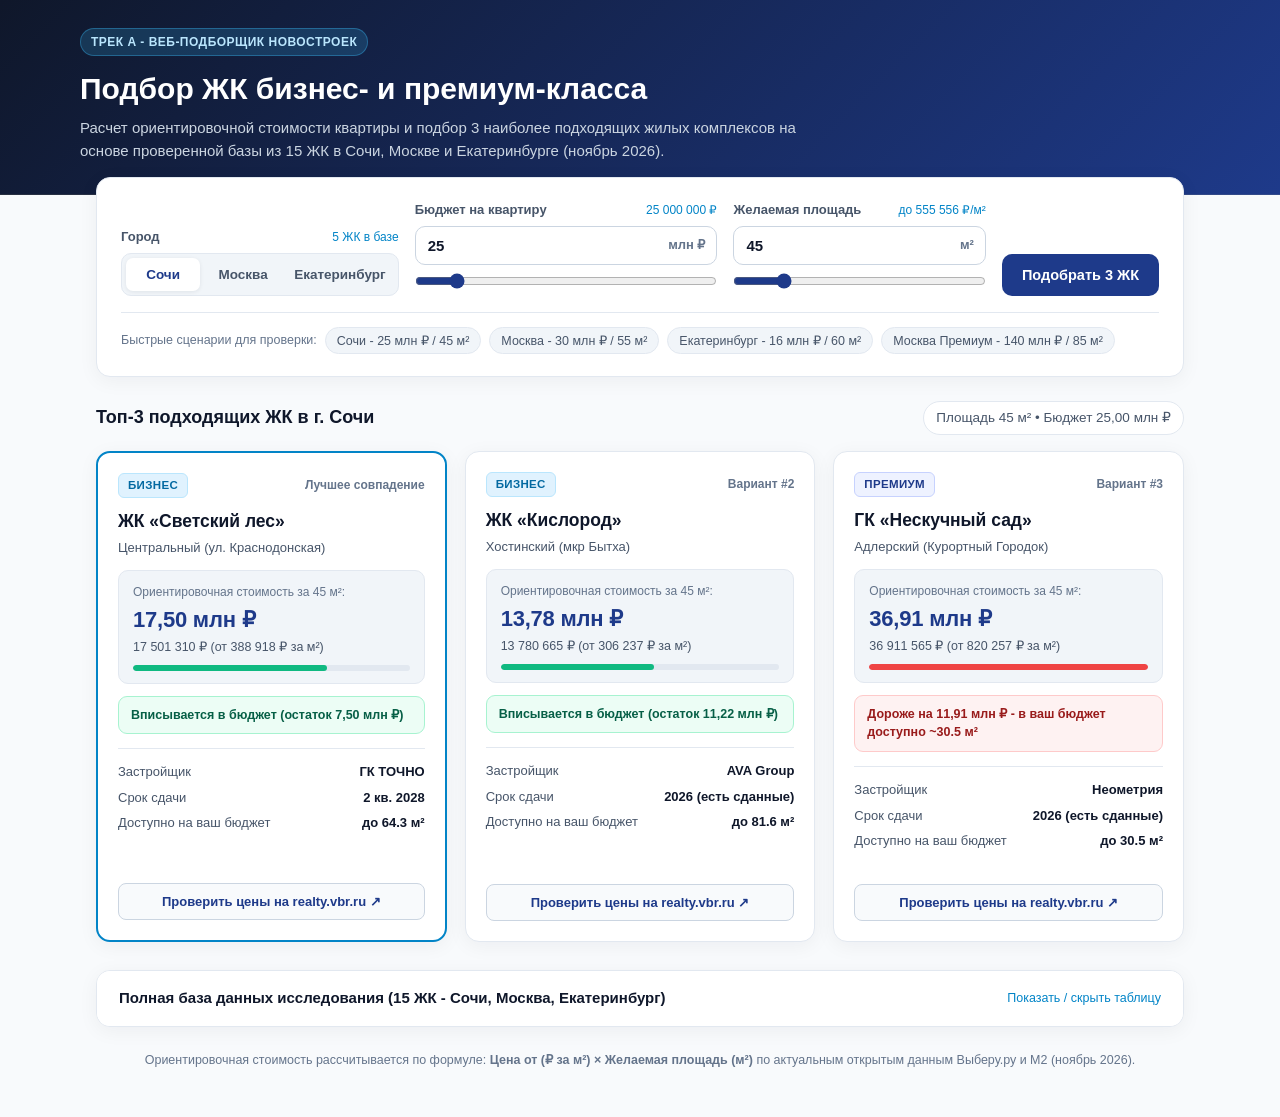
==== index.html @ 72e7338e "Add files via upload" ====
<!DOCTYPE html>
<html lang="ru">
<head>
  <meta charset="UTF-8" />
  <meta name="viewport" content="width=device-width, initial-scale=1.0" />
  <title>Подборщик ЖК бизнес- и премиум-класса | Сочи, Москва, Екатеринбург</title>
  <style>
    :root {
      --bg: #f8fafc;
      --surface: #ffffff;
      --surface-soft: #f1f5f9;
      --border: #e2e8f0;
      --border-strong: #cbd5e1;
      --text: #0f172a;
      --text-muted: #475569;
      --text-light: #64748b;
      --primary: #1e3a8a;
      --primary-hover: #1d4ed8;
      --accent: #0284c7;
      --accent-soft: #e0f2fe;
      --ok-bg: #ecfdf5;
      --ok-border: #a7f3d0;
      --ok-text: #065f46;
      --warn-bg: #fffbeb;
      --warn-border: #fde68a;
      --warn-text: #92400e;
      --over-bg: #fef2f2;
      --over-border: #fecaca;
      --over-text: #991b1b;
      --radius: 14px;
      --shadow: 0 4px 20px rgba(15, 23, 42, 0.05);
    }

    * {
      box-sizing: border-box;
      margin: 0;
      padding: 0;
    }

    body {
      font-family: -apple-system, BlinkMacSystemFont, "Segoe UI", Roboto, Inter, Arial, sans-serif;
      background-color: var(--bg);
      color: var(--text);
      line-height: 1.5;
      padding-bottom: 48px;
    }

    .topbar {
      background: linear-gradient(135deg, #0f172a 0%, #1e3a8a 100%);
      color: #ffffff;
      padding: 28px 20px 32px;
      border-bottom: 1px solid rgba(255, 255, 255, 0.1);
    }

    .container {
      max-width: 1120px;
      margin: 0 auto;
    }

    .topbar-badge {
      display: inline-block;
      font-size: 12px;
      font-weight: 600;
      letter-spacing: 0.04em;
      text-transform: uppercase;
      background: rgba(56, 189, 248, 0.18);
      color: #bae6fd;
      border: 1px solid rgba(56, 189, 248, 0.35);
      padding: 4px 10px;
      border-radius: 999px;
      margin-bottom: 10px;
    }

    .topbar h1 {
      font-size: clamp(22px, 3vw, 30px);
      font-weight: 700;
      margin-bottom: 6px;
    }

    .topbar p {
      color: #cbd5e1;
      font-size: 15px;
      max-width: 760px;
    }

    .main-wrap {
      max-width: 1120px;
      margin: -18px auto 0;
      padding: 0 16px;
    }

    .panel {
      background: var(--surface);
      border: 1px solid var(--border);
      border-radius: var(--radius);
      box-shadow: var(--shadow);
      padding: 22px 24px;
      margin-bottom: 24px;
    }

    .controls-grid {
      display: grid;
      grid-template-columns: 1.1fr 1.2fr 1fr auto;
      gap: 16px;
      align-items: end;
    }

    @media (max-width: 900px) {
      .controls-grid {
        grid-template-columns: 1fr 1fr;
      }
    }

    @media (max-width: 560px) {
      .controls-grid {
        grid-template-columns: 1fr;
      }
    }

    .field label {
      display: flex;
      justify-content: space-between;
      align-items: baseline;
      font-size: 13px;
      font-weight: 600;
      color: var(--text-muted);
      margin-bottom: 6px;
    }

    .field label span.hint {
      font-weight: 500;
      font-size: 12px;
      color: var(--accent);
    }

    .city-tabs {
      display: grid;
      grid-template-columns: repeat(3, 1fr);
      gap: 6px;
      background: var(--surface-soft);
      padding: 4px;
      border-radius: 10px;
      border: 1px solid var(--border);
    }

    .city-tab {
      border: none;
      background: transparent;
      padding: 9px 8px;
      font-size: 13.5px;
      font-weight: 600;
      color: var(--text-muted);
      border-radius: 7px;
      cursor: pointer;
      transition: all 0.15s ease;
    }

    .city-tab:hover {
      color: var(--text);
    }

    .city-tab.active {
      background: var(--surface);
      color: var(--primary);
      box-shadow: 0 1px 4px rgba(15, 23, 42, 0.08);
    }

    .input-box {
      position: relative;
      display: flex;
      align-items: center;
    }

    .input-box input[type="number"] {
      width: 100%;
      padding: 10px 44px 10px 12px;
      font-size: 15px;
      font-weight: 600;
      color: var(--text);
      background: var(--surface);
      border: 1px solid var(--border-strong);
      border-radius: 10px;
      outline: none;
      transition: border-color 0.15s ease, box-shadow 0.15s ease;
    }

    .input-box input[type="number"]:focus {
      border-color: var(--accent);
      box-shadow: 0 0 0 3px rgba(2, 132, 199, 0.14);
    }

    .input-unit {
      position: absolute;
      right: 12px;
      font-size: 13px;
      font-weight: 600;
      color: var(--text-light);
      pointer-events: none;
    }

    .range-slider {
      width: 100%;
      margin-top: 8px;
      accent-color: var(--primary);
      cursor: pointer;
    }

    .btn-primary {
      background: var(--primary);
      color: #ffffff;
      border: none;
      border-radius: 10px;
      padding: 11px 20px;
      font-size: 14.5px;
      font-weight: 600;
      cursor: pointer;
      transition: background 0.15s ease, transform 0.08s ease;
      height: 42px;
      white-space: nowrap;
    }

    .btn-primary:hover {
      background: var(--primary-hover);
    }

    .btn-primary:active {
      transform: translateY(1px);
    }

    .presets-row {
      display: flex;
      flex-wrap: wrap;
      align-items: center;
      gap: 8px;
      margin-top: 16px;
      padding-top: 14px;
      border-top: 1px solid var(--border);
      font-size: 12.5px;
      color: var(--text-light);
    }

    .preset-chip {
      background: var(--surface-soft);
      border: 1px solid var(--border);
      color: var(--text-muted);
      padding: 5px 11px;
      border-radius: 999px;
      font-size: 12.5px;
      font-weight: 500;
      cursor: pointer;
      transition: all 0.15s ease;
    }

    .preset-chip:hover {
      background: var(--accent-soft);
      border-color: #7dd3fc;
      color: var(--primary);
    }

    .summary-bar {
      display: flex;
      flex-wrap: wrap;
      justify-content: space-between;
      align-items: center;
      gap: 12px;
      margin-bottom: 16px;
    }

    .summary-title {
      font-size: 18px;
      font-weight: 700;
      color: var(--text);
    }

    .summary-meta {
      font-size: 13.5px;
      color: var(--text-muted);
      background: var(--surface);
      border: 1px solid var(--border);
      padding: 6px 12px;
      border-radius: 999px;
    }

    .cards-grid {
      display: grid;
      grid-template-columns: repeat(3, 1fr);
      gap: 18px;
      margin-bottom: 28px;
    }

    @media (max-width: 920px) {
      .cards-grid {
        grid-template-columns: 1fr;
      }
    }

    .card {
      background: var(--surface);
      border: 1px solid var(--border);
      border-radius: var(--radius);
      padding: 20px;
      box-shadow: var(--shadow);
      display: flex;
      flex-direction: column;
      justify-content: space-between;
      position: relative;
      transition: transform 0.15s ease, box-shadow 0.15s ease;
    }

    .card:hover {
      transform: translateY(-2px);
      box-shadow: 0 10px 26px rgba(15, 23, 42, 0.08);
    }

    .card.best-pick {
      border: 2px solid var(--accent);
    }

    .card-top {
      margin-bottom: 16px;
    }

    .badges-line {
      display: flex;
      justify-content: space-between;
      align-items: center;
      gap: 8px;
      margin-bottom: 10px;
    }

    .class-badge {
      font-size: 11.5px;
      font-weight: 700;
      padding: 3px 9px;
      border-radius: 6px;
      text-transform: uppercase;
      letter-spacing: 0.03em;
    }

    .class-premium {
      background: #eef2ff;
      color: #1e3a8a;
      border: 1px solid #c7d2fe;
    }

    .class-business {
      background: #e0f2fe;
      color: #0369a1;
      border: 1px solid #bae6fd;
    }

    .rank-tag {
      font-size: 12px;
      font-weight: 600;
      color: var(--text-light);
    }

    .card h3 {
      font-size: 17.5px;
      font-weight: 700;
      margin-bottom: 4px;
      color: var(--text);
    }

    .card-sub {
      font-size: 13px;
      color: var(--text-muted);
      margin-bottom: 12px;
    }

    .price-box {
      background: var(--surface-soft);
      border: 1px solid var(--border);
      border-radius: 10px;
      padding: 12px 14px;
      margin-bottom: 12px;
    }

    .price-label {
      font-size: 12px;
      color: var(--text-light);
      margin-bottom: 2px;
    }

    .price-total {
      font-size: 22px;
      font-weight: 800;
      color: var(--primary);
      letter-spacing: -0.01em;
    }

    .price-m2 {
      font-size: 12.5px;
      color: var(--text-muted);
      margin-top: 2px;
    }

    .status-pill {
      padding: 9px 12px;
      border-radius: 9px;
      font-size: 12.5px;
      font-weight: 600;
      margin-bottom: 14px;
    }

    .status-ok {
      background: var(--ok-bg);
      border: 1px solid var(--ok-border);
      color: var(--ok-text);
    }

    .status-warn {
      background: var(--warn-bg);
      border: 1px solid var(--warn-border);
      color: var(--warn-text);
    }

    .status-over {
      background: var(--over-bg);
      border: 1px solid var(--over-border);
      color: var(--over-text);
    }

    .meta-list {
      list-style: none;
      font-size: 13px;
      color: var(--text-muted);
      border-top: 1px solid var(--border);
      padding-top: 10px;
      margin-bottom: 14px;
    }

    .meta-list li {
      display: flex;
      justify-content: space-between;
      padding: 3px 0;
      gap: 8px;
    }

    .meta-list li strong {
      color: var(--text);
      font-weight: 600;
      text-align: right;
    }

    .card-link {
      display: inline-flex;
      justify-content: center;
      align-items: center;
      width: 100%;
      text-decoration: none;
      font-size: 13px;
      font-weight: 600;
      color: var(--primary);
      background: #f8fafc;
      border: 1px solid var(--border-strong);
      border-radius: 8px;
      padding: 8px 12px;
      transition: all 0.15s ease;
    }

    .card-link:hover {
      background: var(--primary);
      color: #ffffff;
      border-color: var(--primary);
    }

    .budget-progress {
      height: 6px;
      background: #e2e8f0;
      border-radius: 999px;
      overflow: hidden;
      margin-top: 8px;
    }

    .budget-progress-bar {
      height: 100%;
      border-radius: 999px;
      transition: width 0.25s ease;
    }

    /* Full Dataset Collapsible Section */
    details.dataset-section {
      background: var(--surface);
      border: 1px solid var(--border);
      border-radius: var(--radius);
      box-shadow: var(--shadow);
      overflow: hidden;
    }

    details.dataset-section summary {
      padding: 16px 22px;
      font-size: 15px;
      font-weight: 700;
      cursor: pointer;
      user-select: none;
      display: flex;
      justify-content: space-between;
      align-items: center;
      background: var(--surface);
    }

    details.dataset-section summary:hover {
      background: var(--surface-soft);
    }

    .table-wrap {
      overflow-x: auto;
      border-top: 1px solid var(--border);
    }

    table {
      width: 100%;
      border-collapse: collapse;
      font-size: 13px;
    }

    th, td {
      padding: 10px 14px;
      text-align: left;
      border-bottom: 1px solid var(--border);
    }

    th {
      background: var(--surface-soft);
      font-weight: 700;
      color: var(--text-muted);
      white-space: nowrap;
    }

    tr.highlight-city {
      background: #f8fafc;
    }

    td.num {
      text-align: right;
      font-variant-numeric: tabular-nums;
      font-weight: 600;
    }

    .footer-note {
      text-align: center;
      margin-top: 24px;
      font-size: 12.5px;
      color: var(--text-light);
    }
  </style>
</head>
<body>

  <header class="topbar">
    <div class="container">
      <div class="topbar-badge">Трек А - Веб-подборщик новостроек</div>
      <h1>Подбор ЖК бизнес- и премиум-класса</h1>
      <p>Расчет ориентировочной стоимости квартиры и подбор 3 наиболее подходящих жилых комплексов на основе проверенной базы из 15 ЖК в Сочи, Москве и Екатеринбурге (ноябрь 2026).</p>
    </div>
  </header>

  <main class="main-wrap">
    <section class="panel" aria-label="Параметры подбора">
      <div class="controls-grid">
        <div class="field">
          <label>Город <span class="hint" id="cityCountHint">5 ЖК в базе</span></label>
          <div class="city-tabs" role="tablist">
            <button type="button" class="city-tab active" data-city="Сочи">Сочи</button>
            <button type="button" class="city-tab" data-city="Москва">Москва</button>
            <button type="button" class="city-tab" data-city="Екатеринбург">Екатеринбург</button>
          </div>
        </div>

        <div class="field">
          <label for="budgetInput">
            Бюджет на квартиру
            <span class="hint" id="budgetFormatted">25 000 000 ₽</span>
          </label>
          <div class="input-box">
            <input type="number" id="budgetInput" min="5" max="300" step="0.5" value="25" />
            <span class="input-unit">млн ₽</span>
          </div>
          <input type="range" class="range-slider" id="budgetRange" min="8" max="150" step="1" value="25" />
        </div>

        <div class="field">
          <label for="areaInput">
            Желаемая площадь
            <span class="hint" id="targetM2Hint">до 555 556 ₽/м²</span>
          </label>
          <div class="input-box">
            <input type="number" id="areaInput" min="20" max="250" step="1" value="45" />
            <span class="input-unit">м²</span>
          </div>
          <input type="range" class="range-slider" id="areaRange" min="22" max="150" step="1" value="45" />
        </div>

        <button type="button" class="btn-primary" id="matchBtn">Подобрать 3 ЖК</button>
      </div>

      <div class="presets-row">
        <span>Быстрые сценарии для проверки:</span>
        <button type="button" class="preset-chip" data-city="Сочи" data-budget="25" data-area="45">Сочи - 25 млн ₽ / 45 м²</button>
        <button type="button" class="preset-chip" data-city="Москва" data-budget="30" data-area="55">Москва - 30 млн ₽ / 55 м²</button>
        <button type="button" class="preset-chip" data-city="Екатеринбург" data-budget="16" data-area="60">Екатеринбург - 16 млн ₽ / 60 м²</button>
        <button type="button" class="preset-chip" data-city="Москва" data-budget="140" data-area="85">Москва Премиум - 140 млн ₽ / 85 м²</button>
      </div>
    </section>

    <div class="summary-bar">
      <h2 class="summary-title" id="resultsHeading">Топ-3 подходящих ЖК в г. Сочи</h2>
      <div class="summary-meta" id="resultsMeta">Расчет для площади 45 м² при бюджете 25,00 млн ₽</div>
    </div>

    <section class="cards-grid" id="cardsContainer" aria-live="polite"></section>

    <details class="dataset-section">
      <summary>
        <span>Полная база данных исследования (15 ЖК - Сочи, Москва, Екатеринбург)</span>
        <span style="font-size: 12.5px; font-weight: 500; color: var(--accent);">Показать / скрыть таблицу</span>
      </summary>
      <div class="table-wrap">
        <table>
          <thead>
            <tr>
              <th>Город</th>
              <th>Название ЖК</th>
              <th>Застройщик</th>
              <th>Район</th>
              <th>Класс</th>
              <th style="text-align:right;">Цена от (₽/м²)</th>
              <th style="text-align:right;">Оценка под вашу площадь</th>
              <th>Срок сдачи</th>
              <th>Источник</th>
            </tr>
          </thead>
          <tbody id="fullTableBody"></tbody>
        </table>
      </div>
    </details>

    <p class="footer-note">
      Ориентировочная стоимость рассчитывается по формуле: <strong>Цена от (₽ за м²) × Желаемая площадь (м²)</strong> по актуальным открытым данным Выберу.ру и М2 (ноябрь 2026).
    </p>
  </main>

  <script>
    // Проверенная база 15 ЖК из Части 1 тестового задания
    const ZHK_DATASET = [
      // Сочи (5)
      {
        city: "Сочи",
        name: "ЖК «Поляна Пик»",
        developer: "PARADE Development",
        district: "Адлерский (пгт Красная Поляна)",
        zhkClass: "Премиум",
        pricePerM2: 890000,
        completion: "2026 (есть сданные)",
        sourceName: "realty.vbr.ru",
        sourceUrl: "https://realty.vbr.ru/sochi/novostroyki/zhk/polyana-pik/"
      },
      {
        city: "Сочи",
        name: "ГК «Нескучный сад»",
        developer: "Неометрия",
        district: "Адлерский (Курортный Городок)",
        zhkClass: "Премиум",
        pricePerM2: 820257,
        completion: "2026 (есть сданные)",
        sourceName: "realty.vbr.ru",
        sourceUrl: "https://realty.vbr.ru/sochi/novostroyki/zhk/gostinicnii-kompleks-neskycnii-sad/"
      },
      {
        city: "Сочи",
        name: "ЖК «Белые Ночи»",
        developer: "PARADE Development",
        district: "Лазаревский (Уч-Дере)",
        zhkClass: "Бизнес",
        pricePerM2: 827999,
        completion: "3 кв. 2028",
        sourceName: "realty.vbr.ru",
        sourceUrl: "https://realty.vbr.ru/sochi/novostroyki/zhk/belie-noci-6/"
      },
      {
        city: "Сочи",
        name: "ЖК «Светский лес»",
        developer: "ГК ТОЧНО",
        district: "Центральный (ул. Краснодонская)",
        zhkClass: "Бизнес",
        pricePerM2: 388918,
        completion: "2 кв. 2028",
        sourceName: "realty.vbr.ru",
        sourceUrl: "https://realty.vbr.ru/sochi/novostroyki/zhk/svetskii-les/"
      },
      {
        city: "Сочи",
        name: "ЖК «Кислород»",
        developer: "AVA Group",
        district: "Хостинский (мкр Бытха)",
        zhkClass: "Бизнес",
        pricePerM2: 306237,
        completion: "2026 (есть сданные)",
        sourceName: "realty.vbr.ru",
        sourceUrl: "https://realty.vbr.ru/sochi/novostroyki/zhk/kislorod-3/"
      },

      // Москва (5)
      {
        city: "Москва",
        name: "ЖК «Clos 17 (Кло 17)»",
        developer: "MR Group",
        district: "ЦАО (Арбат)",
        zhkClass: "Премиум",
        pricePerM2: 2400000,
        completion: "2027",
        sourceName: "realty.vbr.ru",
        sourceUrl: "https://realty.vbr.ru/moskva/novostroyki/zhk/clos-17--klo-17-/"
      },
      {
        city: "Москва",
        name: "ЖК «Исторический дом «Чистые Пруды»",
        developer: "Sminex",
        district: "ЦАО (Басманный)",
        zhkClass: "Премиум",
        pricePerM2: 1400956,
        completion: "2026 (есть сданные)",
        sourceName: "realty.vbr.ru",
        sourceUrl: "https://realty.vbr.ru/moskva/novostroyki/zhk/cistie-prydi-1/"
      },
      {
        city: "Москва",
        name: "ЖК «Плеханова 11»",
        developer: "ПИК",
        district: "ВАО (Перово)",
        zhkClass: "Бизнес",
        pricePerM2: 508800,
        completion: "2026 (есть сданные)",
        sourceName: "realty.vbr.ru",
        sourceUrl: "https://realty.vbr.ru/moskva/novostroyki/zhk/plehanova-11/"
      },
      {
        city: "Москва",
        name: "ЖК «Трилогия CRYSTAL»",
        developer: "Концерн КРОСТ",
        district: "СЗАО (Хорошёво-Мнёвники)",
        zhkClass: "Бизнес",
        pricePerM2: 438000,
        completion: "2026 - 2027 (есть сданные)",
        sourceName: "realty.vbr.ru",
        sourceUrl: "https://realty.vbr.ru/moskva/novostroyki/zhk/crystal-trilogiya--kristall-trilogiya-/"
      },
      {
        city: "Москва",
        name: "ЖК «Адмирал»",
        developer: "Галс-Девелопмент",
        district: "ЮВАО (Печатники)",
        zhkClass: "Бизнес",
        pricePerM2: 395177,
        completion: "3 кв. 2028",
        sourceName: "realty.vbr.ru",
        sourceUrl: "https://realty.vbr.ru/moskva/novostroyki/zhk/admiral-21/"
      },

      // Екатеринбург (5)
      {
        city: "Екатеринбург",
        name: "ЖК «Клубный дом Литературный»",
        developer: "ДК Север",
        district: "Кировский (Центр)",
        zhkClass: "Премиум",
        pricePerM2: 498500,
        completion: "1 кв. 2027",
        sourceName: "realty.vbr.ru",
        sourceUrl: "https://realty.vbr.ru/ekaterinburg/novostroyki/zhk/po-yl-pervomaiskaya-1/"
      },
      {
        city: "Екатеринбург",
        name: "ЖК «DOM 7 (Дом 7)»",
        developer: "Компания Практика",
        district: "Верх-Исетский (ВИЗ)",
        zhkClass: "Премиум",
        pricePerM2: 303753,
        completion: "4 кв. 2026 (есть сданные)",
        sourceName: "realty.vbr.ru",
        sourceUrl: "https://realty.vbr.ru/ekaterinburg/novostroyki/zhk/dom-7--dom-7-/"
      },
      {
        city: "Екатеринбург",
        name: "ЖК «Клевер парк»",
        developer: "Acons Group",
        district: "Октябрьский (Парковый)",
        zhkClass: "Бизнес",
        pricePerM2: 232197,
        completion: "3 кв. 2027 (есть сданные)",
        sourceName: "m2.ru",
        sourceUrl: "https://m2.ru/yekaterinburg/novostroyki/zhk-klever-park-3216/"
      },
      {
        city: "Екатеринбург",
        name: "ЖК «Нагорный»",
        developer: "УГМК-Застройщик",
        district: "Верх-Исетский (ВИЗ-Правобережный)",
        zhkClass: "Бизнес",
        pricePerM2: 209903,
        completion: "2026 - 2029 (есть сданные)",
        sourceName: "realty.vbr.ru",
        sourceUrl: "https://realty.vbr.ru/ekaterinburg/novostroyki/zhk/nagornii-1/"
      },
      {
        city: "Екатеринбург",
        name: "ЖК «Парк Столиц»",
        developer: "Атлас Девелопмент",
        district: "Чкаловский (Автовокзал)",
        zhkClass: "Бизнес",
        pricePerM2: 201047,
        completion: "4 кв. 2027 (есть сданные)",
        sourceName: "realty.vbr.ru",
        sourceUrl: "https://realty.vbr.ru/ekaterinburg/novostroyki/zhk/park-stolic/"
      }
    ];

    let selectedCity = "Сочи";

    const cityTabs = document.querySelectorAll(".city-tab");
    const budgetInput = document.getElementById("budgetInput");
    const budgetRange = document.getElementById("budgetRange");
    const areaInput = document.getElementById("areaInput");
    const areaRange = document.getElementById("areaRange");
    const budgetFormatted = document.getElementById("budgetFormatted");
    const targetM2Hint = document.getElementById("targetM2Hint");
    const resultsHeading = document.getElementById("resultsHeading");
    const resultsMeta = document.getElementById("resultsMeta");
    const cardsContainer = document.getElementById("cardsContainer");
    const fullTableBody = document.getElementById("fullTableBody");
    const matchBtn = document.getElementById("matchBtn");

    function formatRub(num) {
      return Math.round(num).toLocaleString("ru-RU") + " ₽";
    }

    function formatMln(rub) {
      const mln = rub / 1_000_000;
      return mln.toLocaleString("ru-RU", { minimumFractionDigits: 2, maximumFractionDigits: 2 }) + " млн ₽";
    }

    /**
     * Логика ранжирования 3 подходящих ЖК:
     * 1. Сначала идут ЖК выбранного города, которые укладываются в бюджет пользователя
     *    (среди них выше стоят те, которые максимально эффективно используют бюджет - т.е. выше класс/локация в рамках бюджета).
     * 2. Если в бюджете меньше 3 вариантов, список дополняется ближайшими по стоимости ЖК этого города
     *    (с минимальной доплатой к бюджету и расчетом доступной площади в рамках текущего бюджета).
     */
    function selectTop3(city, budgetRub, areaM2) {
      const cityItems = ZHK_DATASET
        .filter((item) => item.city === city)
        .map((item) => {
          const estimatedCost = item.pricePerM2 * areaM2;
          const diffRub = budgetRub - estimatedCost; // >= 0 значит в бюджете
          const overPercent = estimatedCost > budgetRub
            ? ((estimatedCost - budgetRub) / budgetRub) * 100
            : 0;
          const affordableArea = budgetRub / item.pricePerM2;
          return {
            ...item,
            estimatedCost,
            diffRub,
            overPercent,
            affordableArea
          };
        });

      const withinBudget = cityItems
        .filter((x) => x.diffRub >= 0)
        .sort((a, b) => b.estimatedCost - a.estimatedCost); // Ближе к бюджету (максимум класса в рамках суммы)

      const overBudget = cityItems
        .filter((x) => x.diffRub < 0)
        .sort((a, b) => a.estimatedCost - b.estimatedCost); // Минимальная переплата

      return [...withinBudget, ...overBudget].slice(0, 3);
    }

    function render() {
      const budgetMln = Math.max(1, parseFloat(budgetInput.value) || 25);
      const areaM2 = Math.max(10, parseFloat(areaInput.value) || 45);
      const budgetRub = budgetMln * 1_000_000;
      const maxPricePerM2 = budgetRub / areaM2;

      budgetFormatted.textContent = formatRub(budgetRub);
      targetM2Hint.textContent = "до " + formatRub(maxPricePerM2).replace(" ₽", " ₽/м²");

      resultsHeading.textContent = `Топ-3 подходящих ЖК в г. ${selectedCity}`;
      resultsMeta.textContent = `Площадь ${areaM2} м² • Бюджет ${formatMln(budgetRub)}`;

      const top3 = selectTop3(selectedCity, budgetRub, areaM2);

      cardsContainer.innerHTML = top3.map((item, idx) => {
        const isPremium = item.zhkClass === "Премиум";
        const badgeClass = isPremium ? "class-premium" : "class-business";

        let statusClass = "status-ok";
        let statusText = "";
        let barColor = "#10b981";

        if (item.diffRub >= 0) {
          statusClass = "status-ok";
          statusText = `Вписывается в бюджет (остаток ${formatMln(item.diffRub)})`;
          barColor = "#10b981";
        } else if (item.overPercent <= 15) {
          statusClass = "status-warn";
          statusText = `Выше бюджета на ${formatMln(Math.abs(item.diffRub))} (+${item.overPercent.toFixed(1)}%) - в ваш бюджет войдет ${item.affordableArea.toFixed(1)} м²`;
          barColor = "#f59e0b";
        } else {
          statusClass = "status-over";
          statusText = `Дороже на ${formatMln(Math.abs(item.diffRub))} - в ваш бюджет доступно ~${item.affordableArea.toFixed(1)} м²`;
          barColor = "#ef4444";
        }

        const usagePct = Math.min(100, Math.round((item.estimatedCost / budgetRub) * 100));
        const bestPickClass = idx === 0 && item.diffRub >= 0 ? "best-pick" : "";
        const rankLabel = idx === 0 && item.diffRub >= 0 ? "Лучшее совпадение" : `Вариант #${idx + 1}`;

        return `
          <article class="card ${bestPickClass}">
            <div class="card-top">
              <div class="badges-line">
                <span class="class-badge ${badgeClass}">${item.zhkClass}</span>
                <span class="rank-tag">${rankLabel}</span>
              </div>
              <h3>${item.name}</h3>
              <div class="card-sub">${item.district}</div>

              <div class="price-box">
                <div class="price-label">Ориентировочная стоимость за ${areaM2} м²:</div>
                <div class="price-total">${formatMln(item.estimatedCost)}</div>
                <div class="price-m2">${formatRub(item.estimatedCost)} (от ${formatRub(item.pricePerM2)} за м²)</div>
                <div class="budget-progress" title="Отношение оценки к бюджету">
                  <div class="budget-progress-bar" style="width:${usagePct}%; background:${barColor};"></div>
                </div>
              </div>

              <div class="status-pill ${statusClass}">
                ${statusText}
              </div>

              <ul class="meta-list">
                <li><span>Застройщик</span> <strong>${item.developer}</strong></li>
                <li><span>Срок сдачи</span> <strong>${item.completion}</strong></li>
                <li><span>Доступно на ваш бюджет</span> <strong>до ${item.affordableArea.toFixed(1)} м²</strong></li>
              </ul>
            </div>

            <a class="card-link" href="${item.sourceUrl}" target="_blank" rel="noopener noreferrer">
              Проверить цены на ${item.sourceName} ↗
            </a>
          </article>
        `;
      }).join("");

      // Отрисовка полной таблицы всех 15 ЖК
      fullTableBody.innerHTML = ZHK_DATASET.map((item) => {
        const est = item.pricePerM2 * areaM2;
        const rowClass = item.city === selectedCity ? "highlight-city" : "";
        return `
          <tr class="${rowClass}">
            <td><strong>${item.city}</strong></td>
            <td>${item.name}</td>
            <td>${item.developer}</td>
            <td>${item.district}</td>
            <td>${item.zhkClass}</td>
            <td class="num">${formatRub(item.pricePerM2)}</td>
            <td class="num">${formatMln(est)}</td>
            <td>${item.completion}</td>
            <td><a href="${item.sourceUrl}" target="_blank" rel="noopener noreferrer">${item.sourceName}</a></td>
          </tr>
        `;
      }).join("");
    }

    // Переключение вкладок городов
    cityTabs.forEach((btn) => {
      btn.addEventListener("click", () => {
        cityTabs.forEach((b) => b.classList.remove("active"));
        btn.classList.add("active");
        selectedCity = btn.dataset.city;
        render();
      });
    });

    // Синхронизация числовых полей и ползунков
    budgetInput.addEventListener("input", () => {
      budgetRange.value = Math.min(150, Math.max(8, budgetInput.value || 25));
      render();
    });

    budgetRange.addEventListener("input", () => {
      budgetInput.value = budgetRange.value;
      render();
    });

    areaInput.addEventListener("input", () => {
      areaRange.value = Math.min(150, Math.max(22, areaInput.value || 45));
      render();
    });

    areaRange.addEventListener("input", () => {
      areaInput.value = areaRange.value;
      render();
    });

    matchBtn.addEventListener("click", render);

    // Быстрые пресеты
    document.querySelectorAll(".preset-chip").forEach((chip) => {
      chip.addEventListener("click", () => {
        selectedCity = chip.dataset.city;
        cityTabs.forEach((b) => b.classList.toggle("active", b.dataset.city === selectedCity));
        budgetInput.value = chip.dataset.budget;
        budgetRange.value = Math.min(150, chip.dataset.budget);
        areaInput.value = chip.dataset.area;
        areaRange.value = Math.min(150, chip.dataset.area);
        render();
      });
    });

    // Первый рендер
    render();
  </script>
</body>
</html>
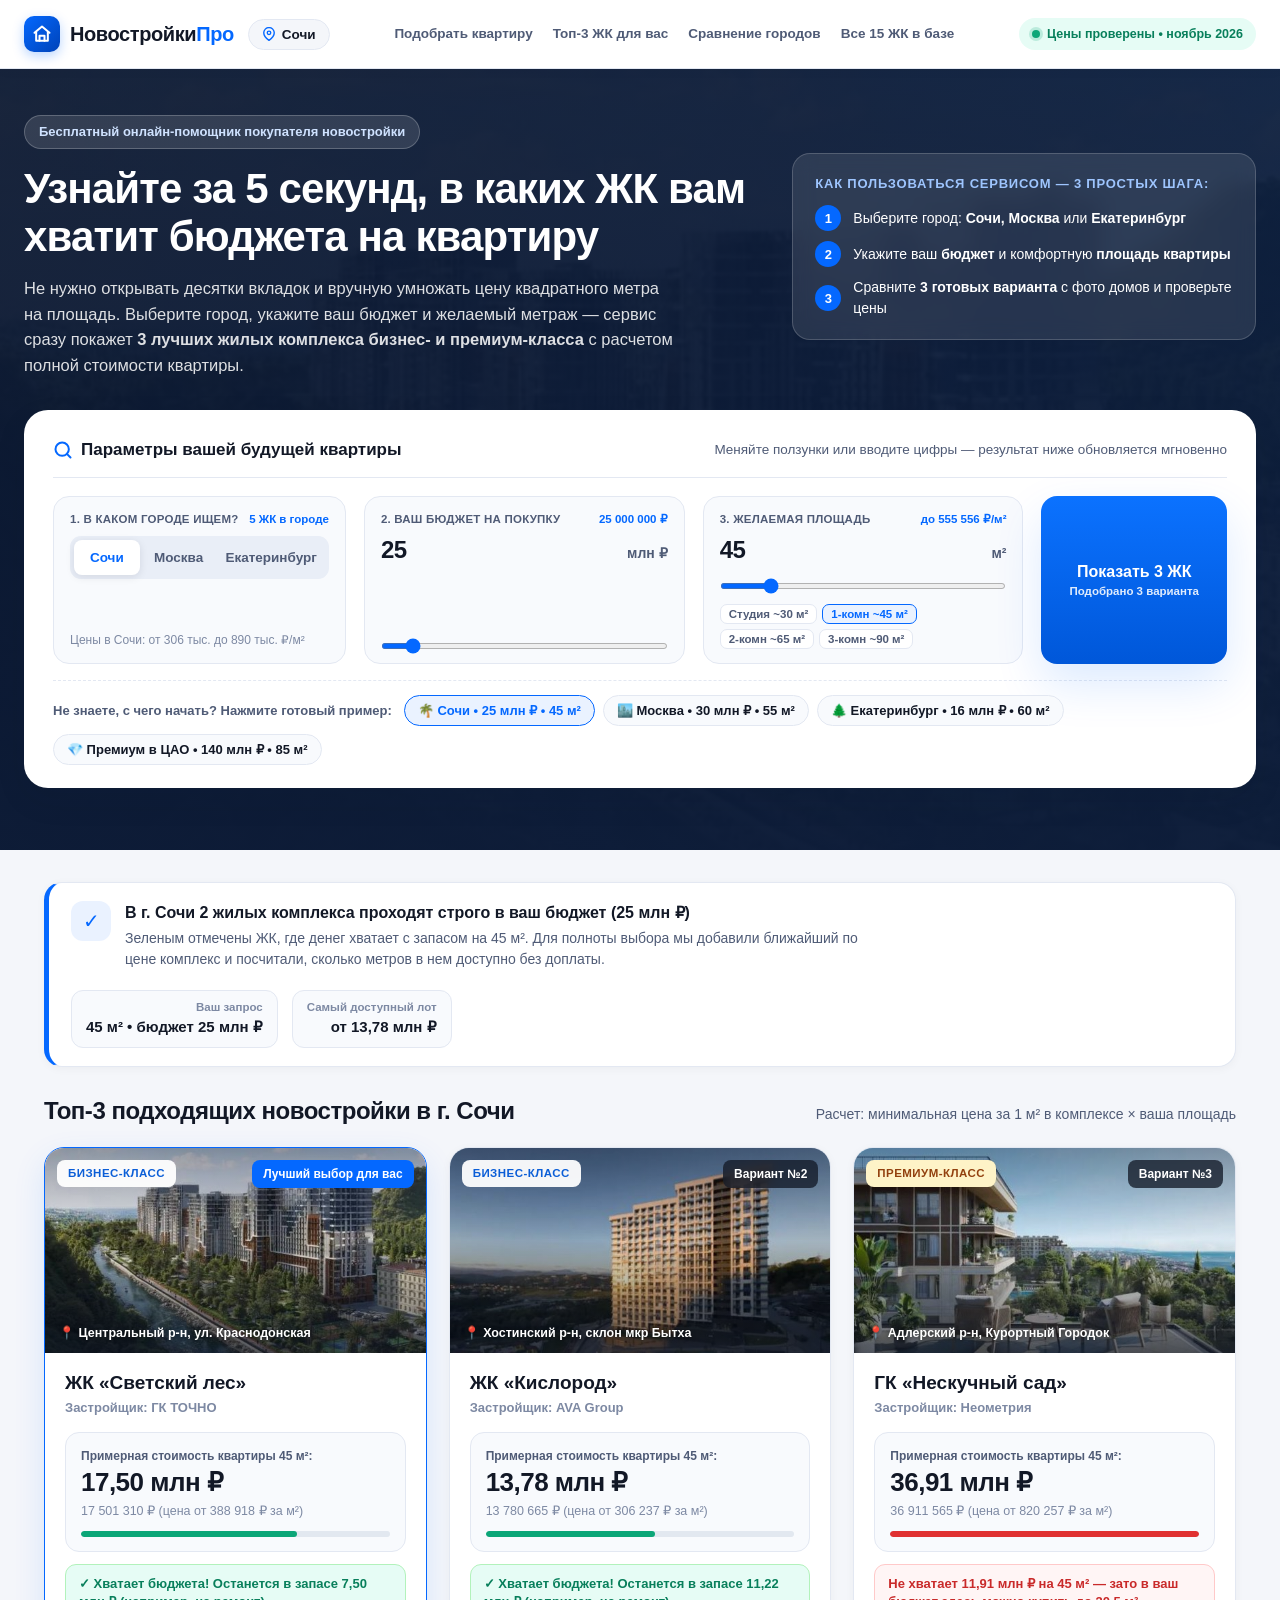
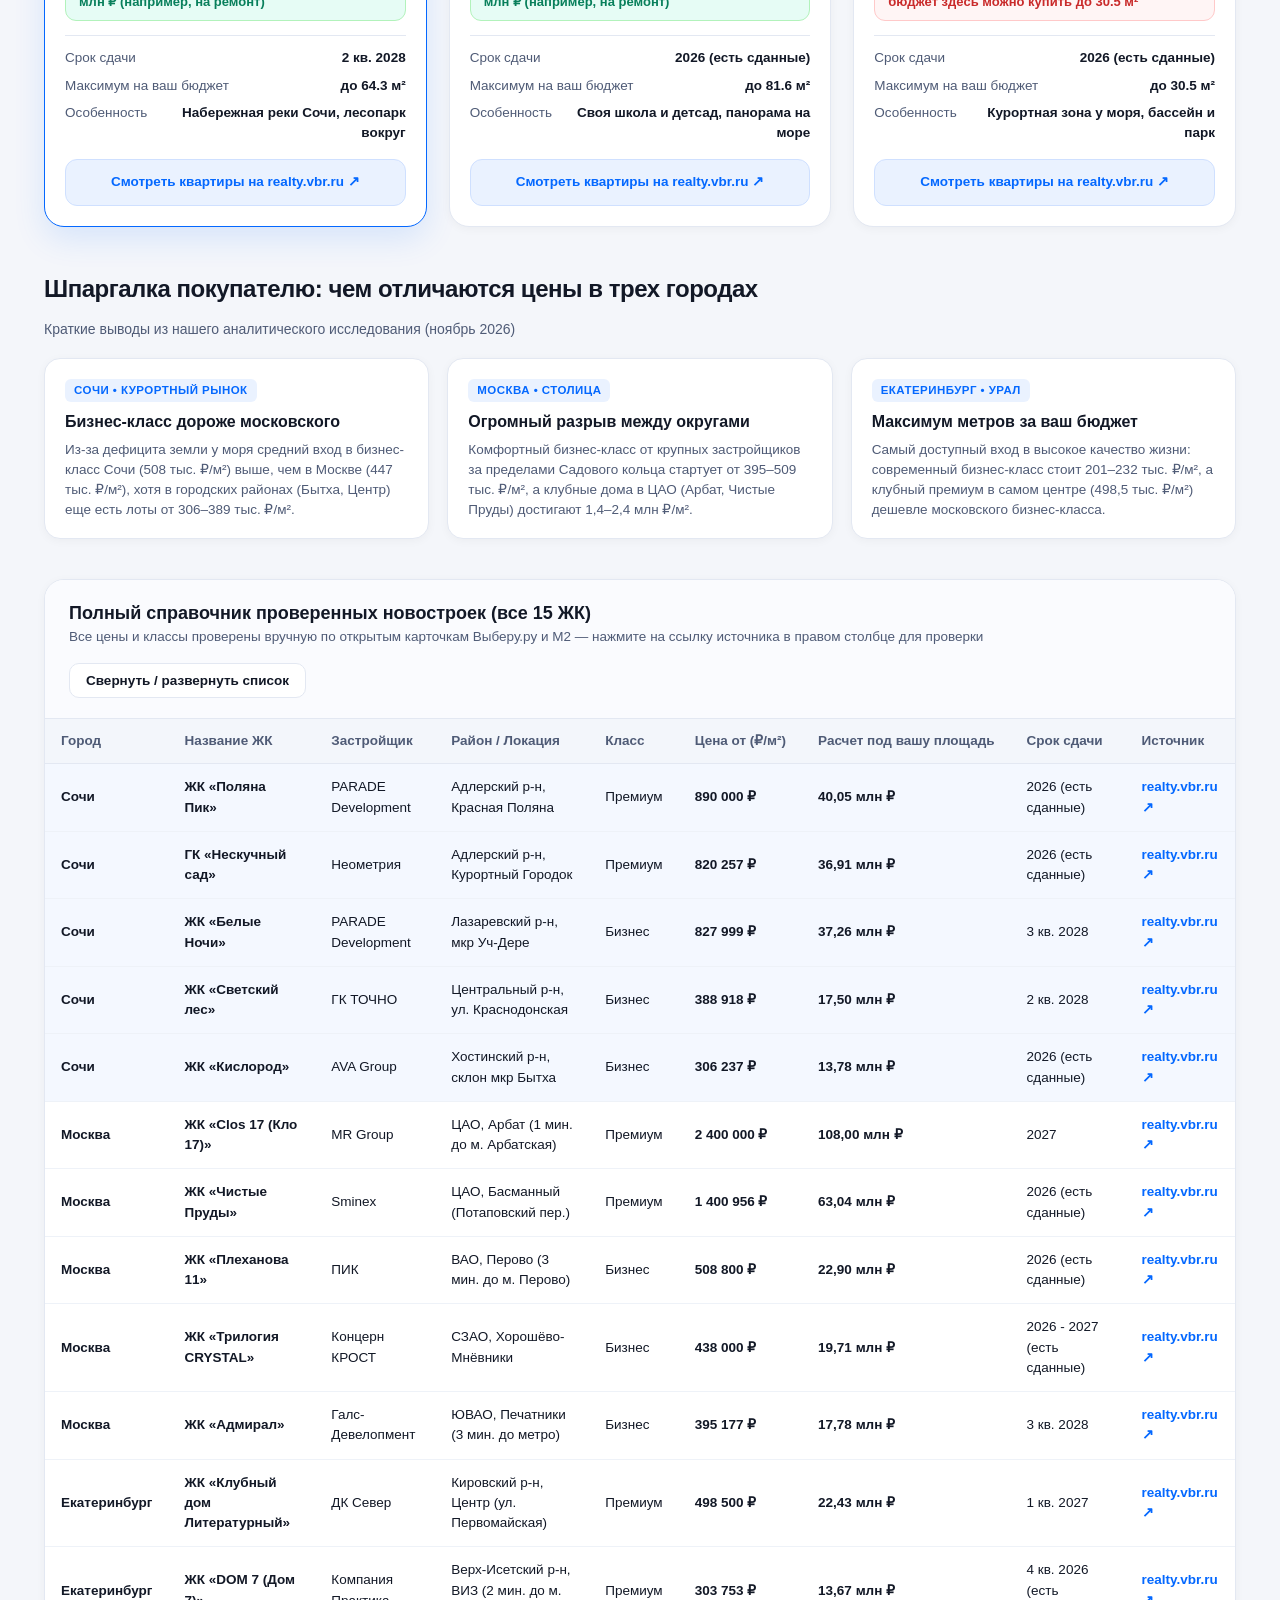
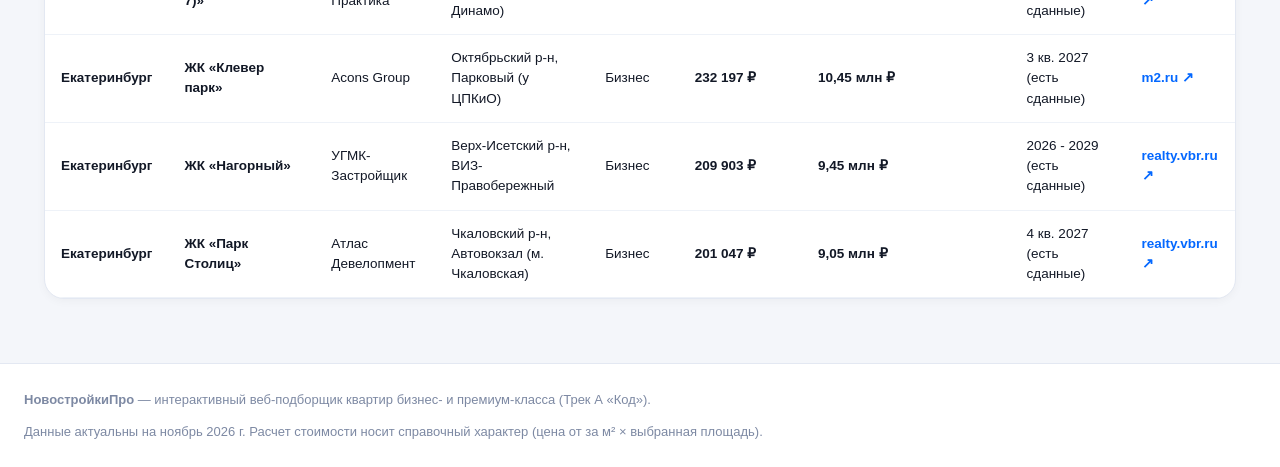
==== commit 3c6ef15a: "Add files via upload" ====
--- a/index.html
+++ b/index.html
@@ -3,32 +3,34 @@
 <head>
   <meta charset="UTF-8" />
   <meta name="viewport" content="width=device-width, initial-scale=1.0" />
-  <title>Подборщик ЖК бизнес- и премиум-класса | Сочи, Москва, Екатеринбург</title>
+  <title>НовостройкиПро — умный подбор квартир в новостройках Сочи, Москвы и Екатеринбурга</title>
   <style>
     :root {
-      --bg: #f8fafc;
-      --surface: #ffffff;
-      --surface-soft: #f1f5f9;
-      --border: #e2e8f0;
-      --border-strong: #cbd5e1;
-      --text: #0f172a;
-      --text-muted: #475569;
-      --text-light: #64748b;
-      --primary: #1e3a8a;
-      --primary-hover: #1d4ed8;
-      --accent: #0284c7;
-      --accent-soft: #e0f2fe;
-      --ok-bg: #ecfdf5;
-      --ok-border: #a7f3d0;
-      --ok-text: #065f46;
-      --warn-bg: #fffbeb;
-      --warn-border: #fde68a;
-      --warn-text: #92400e;
-      --over-bg: #fef2f2;
-      --over-border: #fecaca;
-      --over-text: #991b1b;
-      --radius: 14px;
-      --shadow: 0 4px 20px rgba(15, 23, 42, 0.05);
+      --bg-page: #f4f6fa;
+      --bg-surface: #ffffff;
+      --bg-subtle: #f8fafd;
+      --text-main: #121826;
+      --text-secondary: #4f5b76;
+      --text-muted: #7d89a3;
+      --brand-blue: #0468ff;
+      --brand-blue-hover: #0052d4;
+      --brand-blue-soft: #eaf2ff;
+      --accent-green: #0ca678;
+      --accent-green-soft: #e6fcf5;
+      --accent-amber: #d97706;
+      --accent-amber-soft: #fffbeb;
+      --accent-red: #e03131;
+      --accent-red-soft: #fff5f5;
+      --premium-gold: #9a6700;
+      --premium-bg: #fef7e0;
+      --border: #e3e8f2;
+      --shadow-sm: 0 2px 10px rgba(18, 24, 38, 0.04);
+      --shadow-md: 0 12px 32px rgba(18, 24, 38, 0.08);
+      --shadow-lg: 0 20px 48px rgba(4, 104, 255, 0.14);
+      --radius-xl: 24px;
+      --radius-lg: 18px;
+      --radius-md: 12px;
+      --radius-sm: 8px;
     }
 
     * {
@@ -37,596 +39,1309 @@
       padding: 0;
     }
 
+    html {
+      scroll-behavior: smooth;
+    }
+
     body {
-      font-family: -apple-system, BlinkMacSystemFont, "Segoe UI", Roboto, Inter, Arial, sans-serif;
-      background-color: var(--bg);
-      color: var(--text);
+      font-family: -apple-system, BlinkMacSystemFont, "Segoe UI", Roboto, "Helvetica Neue", Arial, sans-serif;
+      background-color: var(--bg-page);
+      color: var(--text-main);
       line-height: 1.5;
-      padding-bottom: 48px;
-    }
-
+      -webkit-font-smoothing: antialiased;
+    }
+
+    a {
+      color: inherit;
+      text-decoration: none;
+    }
+
+    /* ================= 1. ШАПКА САЙТА (КАК У ЦИАН / ДОМКЛИК) ================= */
     .topbar {
-      background: linear-gradient(135deg, #0f172a 0%, #1e3a8a 100%);
+      position: sticky;
+      top: 0;
+      z-index: 100;
+      background: rgba(255, 255, 255, 0.96);
+      backdrop-filter: blur(12px);
+      border-bottom: 1px solid var(--border);
+      box-shadow: 0 2px 12px rgba(18, 24, 38, 0.03);
+    }
+
+    .topbar-inner {
+      max-width: 1280px;
+      margin: 0 auto;
+      padding: 0 24px;
+      height: 68px;
+      display: flex;
+      align-items: center;
+      justify-content: space-between;
+      gap: 16px;
+    }
+
+    .brand-group {
+      display: flex;
+      align-items: center;
+      gap: 14px;
+      flex-shrink: 0;
+    }
+
+    .brand-logo {
+      display: flex;
+      align-items: center;
+      gap: 10px;
+      font-weight: 800;
+      font-size: 20px;
+      letter-spacing: -0.02em;
+      color: var(--text-main);
+    }
+
+    .brand-icon {
+      width: 36px;
+      height: 36px;
+      border-radius: 10px;
+      background: linear-gradient(135deg, #0468ff 0%, #0043b8 100%);
+      color: #fff;
+      display: flex;
+      align-items: center;
+      justify-content: center;
+      box-shadow: 0 4px 12px rgba(4, 104, 255, 0.28);
+    }
+
+    .brand-logo span {
+      color: var(--brand-blue);
+    }
+
+    .header-city-pill {
+      display: inline-flex;
+      align-items: center;
+      gap: 6px;
+      padding: 7px 13px;
+      border-radius: 999px;
+      background: var(--bg-page);
+      border: 1px solid var(--border);
+      font-size: 13.5px;
+      font-weight: 600;
+      color: var(--text-main);
+      cursor: pointer;
+      transition: all 0.15s ease;
+    }
+
+    .header-city-pill:hover {
+      border-color: var(--brand-blue);
+      color: var(--brand-blue);
+      background: var(--brand-blue-soft);
+    }
+
+    .header-nav {
+      display: flex;
+      align-items: center;
+      gap: 20px;
+    }
+
+    .header-nav a {
+      font-size: 13.5px;
+      font-weight: 600;
+      color: var(--text-secondary);
+      transition: color 0.15s;
+      white-space: nowrap;
+    }
+
+    .header-nav a:hover {
+      color: var(--brand-blue);
+    }
+
+    .header-badge {
+      display: inline-flex;
+      align-items: center;
+      gap: 7px;
+      padding: 7px 13px;
+      border-radius: 999px;
+      background: var(--accent-green-soft);
+      color: #087f5b;
+      font-size: 12.5px;
+      font-weight: 700;
+      white-space: nowrap;
+      flex-shrink: 0;
+    }
+
+    .pulse-dot {
+      width: 8px;
+      height: 8px;
+      border-radius: 50%;
+      background: var(--accent-green);
+      box-shadow: 0 0 0 3px rgba(12, 166, 120, 0.2);
+    }
+
+    /* ================= 2. ПРИВЕТСТВЕННЫЙ ЭКРАН (HERO) ================= */
+    .hero {
+      position: relative;
+      overflow: hidden;
+      background: linear-gradient(115deg, #0d1b36 0%, #102a56 52%, #0e3d7e 100%);
       color: #ffffff;
-      padding: 28px 20px 32px;
-      border-bottom: 1px solid rgba(255, 255, 255, 0.1);
-    }
-
-    .container {
-      max-width: 1120px;
+      padding: 46px 24px 62px;
+    }
+
+    .hero-bg-photo {
+      position: absolute;
+      inset: 0;
+      background-size: cover;
+      background-position: center;
+      opacity: 0.20;
+      filter: saturate(1.1);
+      transition: background-image 0.35s ease;
+      pointer-events: none;
+    }
+
+    .hero-overlay {
+      position: absolute;
+      inset: 0;
+      background: linear-gradient(180deg, rgba(11, 23, 46, 0.72) 0%, rgba(13, 27, 54, 0.93) 100%);
+      pointer-events: none;
+    }
+
+    .hero-container {
+      position: relative;
+      z-index: 2;
+      max-width: 1240px;
       margin: 0 auto;
     }
 
-    .topbar-badge {
-      display: inline-block;
-      font-size: 12px;
+    .hero-top-grid {
+      display: grid;
+      grid-template-columns: 1.35fr 0.85fr;
+      gap: 32px;
+      align-items: center;
+      margin-bottom: 32px;
+    }
+
+    .welcome-kicker {
+      display: inline-flex;
+      align-items: center;
+      gap: 8px;
+      background: rgba(255, 255, 255, 0.12);
+      border: 1px solid rgba(255, 255, 255, 0.22);
+      padding: 6px 14px;
+      border-radius: 999px;
+      font-size: 13px;
       font-weight: 600;
-      letter-spacing: 0.04em;
+      color: #cfe2ff;
+      margin-bottom: 16px;
+    }
+
+    .hero h1 {
+      font-size: clamp(28px, 3.6vw, 42px);
+      font-weight: 800;
+      line-height: 1.16;
+      letter-spacing: -0.02em;
+      margin-bottom: 14px;
+    }
+
+    .hero-lead {
+      font-size: 16.5px;
+      color: rgba(255, 255, 255, 0.86);
+      max-width: 650px;
+      line-height: 1.55;
+    }
+
+    /* Пошаговая подсказка "на блюдечке" */
+    .steps-card {
+      background: rgba(255, 255, 255, 0.10);
+      border: 1px solid rgba(255, 255, 255, 0.18);
+      backdrop-filter: blur(10px);
+      border-radius: var(--radius-lg);
+      padding: 20px 22px;
+    }
+
+    .steps-card-title {
+      font-size: 13px;
       text-transform: uppercase;
-      background: rgba(56, 189, 248, 0.18);
-      color: #bae6fd;
-      border: 1px solid rgba(56, 189, 248, 0.35);
-      padding: 4px 10px;
-      border-radius: 999px;
-      margin-bottom: 10px;
-    }
-
-    .topbar h1 {
-      font-size: clamp(22px, 3vw, 30px);
+      letter-spacing: 0.06em;
+      color: #9ec5fe;
       font-weight: 700;
-      margin-bottom: 6px;
-    }
-
-    .topbar p {
-      color: #cbd5e1;
-      font-size: 15px;
-      max-width: 760px;
-    }
-
-    .main-wrap {
-      max-width: 1120px;
-      margin: -18px auto 0;
-      padding: 0 16px;
-    }
-
-    .panel {
-      background: var(--surface);
-      border: 1px solid var(--border);
-      border-radius: var(--radius);
-      box-shadow: var(--shadow);
-      padding: 22px 24px;
-      margin-bottom: 24px;
+      margin-bottom: 12px;
+    }
+
+    .step-list {
+      display: flex;
+      flex-direction: column;
+      gap: 10px;
+    }
+
+    .step-row {
+      display: flex;
+      align-items: center;
+      gap: 12px;
+      font-size: 14px;
+      color: #ffffff;
+    }
+
+    .step-num {
+      width: 26px;
+      height: 26px;
+      border-radius: 50%;
+      background: #0468ff;
+      color: #fff;
+      font-weight: 800;
+      font-size: 13px;
+      display: inline-flex;
+      align-items: center;
+      justify-content: center;
+      flex-shrink: 0;
+    }
+
+    /* ================= 3. ПАНЕЛЬ ПОИСКА В СТИЛЕ ЦИАН / АВИТО ================= */
+    .search-panel {
+      background: var(--bg-surface);
+      color: var(--text-main);
+      border-radius: var(--radius-xl);
+      padding: 26px 28px 22px;
+      box-shadow: var(--shadow-md);
+      border: 1px solid rgba(255, 255, 255, 0.7);
+    }
+
+    .search-panel-header {
+      display: flex;
+      align-items: center;
+      justify-content: space-between;
+      flex-wrap: wrap;
+      gap: 12px;
+      margin-bottom: 18px;
+      padding-bottom: 14px;
+      border-bottom: 1px solid var(--border);
+    }
+
+    .search-panel-title {
+      font-size: 17px;
+      font-weight: 800;
+      color: var(--text-main);
+      display: flex;
+      align-items: center;
+      gap: 8px;
+    }
+
+    .search-panel-hint {
+      font-size: 13.5px;
+      color: var(--text-secondary);
     }
 
     .controls-grid {
       display: grid;
-      grid-template-columns: 1.1fr 1.2fr 1fr auto;
-      gap: 16px;
-      align-items: end;
-    }
-
-    @media (max-width: 900px) {
-      .controls-grid {
-        grid-template-columns: 1fr 1fr;
-      }
-    }
-
-    @media (max-width: 560px) {
-      .controls-grid {
-        grid-template-columns: 1fr;
-      }
-    }
-
-    .field label {
-      display: flex;
+      grid-template-columns: 1.05fr 1.15fr 1.15fr auto;
+      gap: 18px;
+      align-items: stretch;
+    }
+
+    .filter-box {
+      background: var(--bg-subtle);
+      border: 1.5px solid var(--border);
+      border-radius: 16px;
+      padding: 14px 16px;
+      display: flex;
+      flex-direction: column;
       justify-content: space-between;
-      align-items: baseline;
-      font-size: 13px;
-      font-weight: 600;
-      color: var(--text-muted);
-      margin-bottom: 6px;
-    }
-
-    .field label span.hint {
-      font-weight: 500;
-      font-size: 12px;
-      color: var(--accent);
-    }
-
+      transition: border-color 0.15s, background-color 0.15s;
+    }
+
+    .filter-box:focus-within {
+      border-color: var(--brand-blue);
+      background: #ffffff;
+      box-shadow: 0 0 0 4px rgba(4, 104, 255, 0.10);
+    }
+
+    .filter-top-label {
+      display: flex;
+      align-items: center;
+      justify-content: space-between;
+      gap: 6px;
+      margin-bottom: 8px;
+      white-space: nowrap;
+    }
+
+    .filter-step-tag {
+      font-size: 11.5px;
+      font-weight: 700;
+      color: var(--text-secondary);
+      text-transform: uppercase;
+      letter-spacing: 0.02em;
+    }
+
+    .filter-live-hint {
+      font-size: 11.5px;
+      font-weight: 700;
+      color: var(--brand-blue);
+    }
+
+    /* Кнопки городов */
     .city-tabs {
       display: grid;
       grid-template-columns: repeat(3, 1fr);
       gap: 6px;
-      background: var(--surface-soft);
+      background: #e9eef7;
       padding: 4px;
-      border-radius: 10px;
-      border: 1px solid var(--border);
+      border-radius: 11px;
     }
 
     .city-tab {
       border: none;
       background: transparent;
-      padding: 9px 8px;
+      padding: 10px 8px;
+      border-radius: 8px;
       font-size: 13.5px;
-      font-weight: 600;
-      color: var(--text-muted);
-      border-radius: 7px;
+      font-weight: 700;
+      color: var(--text-secondary);
       cursor: pointer;
       transition: all 0.15s ease;
+      text-align: center;
+      white-space: nowrap;
     }
 
     .city-tab:hover {
-      color: var(--text);
+      color: var(--text-main);
     }
 
     .city-tab.active {
-      background: var(--surface);
-      color: var(--primary);
-      box-shadow: 0 1px 4px rgba(15, 23, 42, 0.08);
-    }
-
-    .input-box {
-      position: relative;
-      display: flex;
-      align-items: center;
-    }
-
-    .input-box input[type="number"] {
+      background: #ffffff;
+      color: var(--brand-blue);
+      box-shadow: 0 2px 8px rgba(18, 24, 38, 0.10);
+    }
+
+    .city-subnote {
+      margin-top: 9px;
+      font-size: 12px;
+      color: var(--text-muted);
+    }
+
+    /* Числовой ввод + ползунок */
+    .number-input-row {
+      display: flex;
+      align-items: baseline;
+      justify-content: space-between;
+      gap: 8px;
+      margin-bottom: 8px;
+    }
+
+    .number-input-row input[type="number"] {
       width: 100%;
-      padding: 10px 44px 10px 12px;
-      font-size: 15px;
+      border: none;
+      background: transparent;
+      font-size: 24px;
+      font-weight: 800;
+      color: var(--text-main);
+      outline: none;
+      font-family: inherit;
+      letter-spacing: -0.02em;
+    }
+
+    .unit-badge {
+      font-size: 14px;
+      font-weight: 700;
+      color: var(--text-secondary);
+      white-space: nowrap;
+    }
+
+    input[type="range"] {
+      width: 100%;
+      accent-color: var(--brand-blue);
+      cursor: pointer;
+      height: 6px;
+    }
+
+    /* Быстрые чипсы комнатности */
+    .room-chips {
+      display: flex;
+      gap: 5px;
+      margin-top: 8px;
+      flex-wrap: wrap;
+    }
+
+    .room-chip {
+      border: 1px solid var(--border);
+      background: #ffffff;
+      color: var(--text-secondary);
+      border-radius: 7px;
+      padding: 3px 8px;
+      font-size: 11.5px;
       font-weight: 600;
-      color: var(--text);
-      background: var(--surface);
-      border: 1px solid var(--border-strong);
-      border-radius: 10px;
-      outline: none;
-      transition: border-color 0.15s ease, box-shadow 0.15s ease;
-    }
-
-    .input-box input[type="number"]:focus {
-      border-color: var(--accent);
-      box-shadow: 0 0 0 3px rgba(2, 132, 199, 0.14);
-    }
-
-    .input-unit {
-      position: absolute;
-      right: 12px;
+      cursor: pointer;
+      transition: all 0.15s;
+    }
+
+    .room-chip:hover,
+    .room-chip.active {
+      border-color: var(--brand-blue);
+      background: var(--brand-blue-soft);
+      color: var(--brand-blue);
+    }
+
+    /* Большая синяя кнопка поиска как на Циан */
+    .search-cta-col {
+      display: flex;
+      flex-direction: column;
+      justify-content: center;
+    }
+
+    .btn-primary-search {
+      height: 100%;
+      min-height: 76px;
+      padding: 0 28px;
+      border: none;
+      border-radius: 16px;
+      background: linear-gradient(180deg, #0b72ff 0%, #0057d9 100%);
+      color: #ffffff;
+      font-size: 16px;
+      font-weight: 800;
+      cursor: pointer;
+      box-shadow: var(--shadow-lg);
+      transition: transform 0.12s ease, background 0.15s ease;
+      display: flex;
+      flex-direction: column;
+      align-items: center;
+      justify-content: center;
+      gap: 4px;
+      white-space: nowrap;
+    }
+
+    .btn-primary-search:hover {
+      background: linear-gradient(180deg, #0062eb 0%, #0048b5 100%);
+      transform: translateY(-1px);
+    }
+
+    .btn-primary-search small {
+      font-size: 11.5px;
+      font-weight: 600;
+      opacity: 0.88;
+    }
+
+    /* Готовые жизненные сценарии в 1 клик */
+    .presets-bar {
+      margin-top: 16px;
+      padding-top: 14px;
+      border-top: 1px dashed var(--border);
+      display: flex;
+      align-items: center;
+      gap: 8px;
+      flex-wrap: wrap;
+    }
+
+    .presets-label {
+      font-size: 13px;
+      font-weight: 700;
+      color: var(--text-secondary);
+      margin-right: 4px;
+    }
+
+    .preset-pill {
+      border: 1px solid var(--border);
+      background: var(--bg-subtle);
+      color: var(--text-main);
+      padding: 7px 13px;
+      border-radius: 999px;
       font-size: 13px;
       font-weight: 600;
-      color: var(--text-light);
-      pointer-events: none;
-    }
-
-    .range-slider {
-      width: 100%;
-      margin-top: 8px;
-      accent-color: var(--primary);
       cursor: pointer;
-    }
-
-    .btn-primary {
-      background: var(--primary);
-      color: #ffffff;
-      border: none;
-      border-radius: 10px;
-      padding: 11px 20px;
-      font-size: 14.5px;
+      transition: all 0.15s;
+    }
+
+    .preset-pill:hover,
+    .preset-pill.active {
+      background: var(--brand-blue-soft);
+      border-color: var(--brand-blue);
+      color: var(--brand-blue);
+    }
+
+    /* ================= 4. ОСНОВНОЙ КОНТЕНТ И ЧЕЛОВЕЧЕСКОЕ РЕЗЮМЕ ================= */
+    .main-wrap {
+      max-width: 1240px;
+      margin: 0 auto;
+      padding: 32px 24px 64px;
+    }
+
+    .human-explainer {
+      background: #ffffff;
+      border-radius: var(--radius-lg);
+      padding: 18px 22px;
+      border: 1px solid var(--border);
+      border-left: 5px solid var(--brand-blue);
+      box-shadow: var(--shadow-sm);
+      display: flex;
+      align-items: center;
+      justify-content: space-between;
+      gap: 20px;
+      flex-wrap: wrap;
+      margin-bottom: 26px;
+    }
+
+    .human-explainer.tight-budget {
+      border-left-color: var(--accent-amber);
+      background: #fffdf7;
+    }
+
+    .explainer-left {
+      display: flex;
+      align-items: flex-start;
+      gap: 14px;
+      max-width: 820px;
+    }
+
+    .explainer-icon {
+      width: 40px;
+      height: 40px;
+      border-radius: 12px;
+      background: var(--brand-blue-soft);
+      color: var(--brand-blue);
+      display: flex;
+      align-items: center;
+      justify-content: center;
+      font-size: 20px;
+      flex-shrink: 0;
+    }
+
+    .human-explainer.tight-budget .explainer-icon {
+      background: var(--accent-amber-soft);
+      color: var(--accent-amber);
+    }
+
+    .explainer-title {
+      font-size: 16px;
+      font-weight: 800;
+      margin-bottom: 3px;
+      color: var(--text-main);
+    }
+
+    .explainer-desc {
+      font-size: 14px;
+      color: var(--text-secondary);
+    }
+
+    .explainer-stats {
+      display: flex;
+      gap: 14px;
+      flex-wrap: wrap;
+    }
+
+    .mini-stat {
+      background: var(--bg-subtle);
+      border: 1px solid var(--border);
+      border-radius: 12px;
+      padding: 8px 14px;
+      text-align: right;
+    }
+
+    .mini-stat-label {
+      font-size: 11.5px;
+      color: var(--text-muted);
       font-weight: 600;
-      cursor: pointer;
-      transition: background 0.15s ease, transform 0.08s ease;
-      height: 42px;
-      white-space: nowrap;
-    }
-
-    .btn-primary:hover {
-      background: var(--primary-hover);
-    }
-
-    .btn-primary:active {
-      transform: translateY(1px);
-    }
-
-    .presets-row {
-      display: flex;
+    }
+
+    .mini-stat-val {
+      font-size: 15px;
+      font-weight: 800;
+      color: var(--text-main);
+    }
+
+    .section-heading-row {
+      display: flex;
+      align-items: baseline;
+      justify-content: space-between;
       flex-wrap: wrap;
-      align-items: center;
-      gap: 8px;
-      margin-top: 16px;
-      padding-top: 14px;
-      border-top: 1px solid var(--border);
-      font-size: 12.5px;
-      color: var(--text-light);
-    }
-
-    .preset-chip {
-      background: var(--surface-soft);
-      border: 1px solid var(--border);
-      color: var(--text-muted);
-      padding: 5px 11px;
-      border-radius: 999px;
-      font-size: 12.5px;
-      font-weight: 500;
-      cursor: pointer;
-      transition: all 0.15s ease;
-    }
-
-    .preset-chip:hover {
-      background: var(--accent-soft);
-      border-color: #7dd3fc;
-      color: var(--primary);
-    }
-
-    .summary-bar {
-      display: flex;
-      flex-wrap: wrap;
-      justify-content: space-between;
-      align-items: center;
       gap: 12px;
-      margin-bottom: 16px;
-    }
-
-    .summary-title {
-      font-size: 18px;
-      font-weight: 700;
-      color: var(--text);
-    }
-
-    .summary-meta {
-      font-size: 13.5px;
-      color: var(--text-muted);
-      background: var(--surface);
-      border: 1px solid var(--border);
-      padding: 6px 12px;
-      border-radius: 999px;
-    }
-
+      margin-bottom: 18px;
+    }
+
+    .section-heading-row h2 {
+      font-size: 24px;
+      font-weight: 800;
+      letter-spacing: -0.02em;
+    }
+
+    .section-sub {
+      font-size: 14px;
+      color: var(--text-secondary);
+    }
+
+    /* ================= 5. КАРТОЧКИ ТОП-3 ЖК С РЕАЛЬНЫМИ ФОТО ФАСАДОВ ================= */
     .cards-grid {
       display: grid;
       grid-template-columns: repeat(3, 1fr);
-      gap: 18px;
-      margin-bottom: 28px;
-    }
-
-    @media (max-width: 920px) {
-      .cards-grid {
-        grid-template-columns: 1fr;
-      }
-    }
-
-    .card {
-      background: var(--surface);
-      border: 1px solid var(--border);
-      border-radius: var(--radius);
-      padding: 20px;
-      box-shadow: var(--shadow);
+      gap: 22px;
+      margin-bottom: 44px;
+    }
+
+    .zhk-card {
+      background: var(--bg-surface);
+      border-radius: 20px;
+      border: 1.5px solid var(--border);
+      overflow: hidden;
+      box-shadow: var(--shadow-sm);
       display: flex;
       flex-direction: column;
+      transition: transform 0.18s ease, box-shadow 0.18s ease;
+    }
+
+    .zhk-card:hover {
+      transform: translateY(-4px);
+      box-shadow: var(--shadow-md);
+    }
+
+    .zhk-card.best-pick {
+      border-color: var(--brand-blue);
+      box-shadow: 0 12px 32px rgba(4, 104, 255, 0.12);
+    }
+
+    .card-photo-wrap {
+      position: relative;
+      height: 205px;
+      background: #dce4f2;
+      overflow: hidden;
+    }
+
+    .card-photo-wrap img {
+      width: 100%;
+      height: 100%;
+      object-fit: cover;
+      display: block;
+      transition: transform 0.35s ease;
+    }
+
+    .zhk-card:hover .card-photo-wrap img {
+      transform: scale(1.04);
+    }
+
+    .card-photo-gradient {
+      position: absolute;
+      inset: 0;
+      background: linear-gradient(180deg, rgba(12, 19, 34, 0.42) 0%, rgba(12, 19, 34, 0.05) 45%, rgba(12, 19, 34, 0.68) 100%);
+      pointer-events: none;
+    }
+
+    .card-top-badges {
+      position: absolute;
+      top: 12px;
+      left: 12px;
+      right: 12px;
+      display: flex;
       justify-content: space-between;
-      position: relative;
-      transition: transform 0.15s ease, box-shadow 0.15s ease;
-    }
-
-    .card:hover {
-      transform: translateY(-2px);
-      box-shadow: 0 10px 26px rgba(15, 23, 42, 0.08);
-    }
-
-    .card.best-pick {
-      border: 2px solid var(--accent);
-    }
-
-    .card-top {
-      margin-bottom: 16px;
-    }
-
-    .badges-line {
-      display: flex;
-      justify-content: space-between;
       align-items: center;
       gap: 8px;
-      margin-bottom: 10px;
-    }
-
-    .class-badge {
+    }
+
+    .badge-class {
+      padding: 5px 11px;
+      border-radius: 8px;
       font-size: 11.5px;
+      font-weight: 800;
+      text-transform: uppercase;
+      letter-spacing: 0.04em;
+      backdrop-filter: blur(8px);
+    }
+
+    .badge-class.business {
+      background: rgba(255, 255, 255, 0.94);
+      color: #0b5ed7;
+    }
+
+    .badge-class.premium {
+      background: #fef3c7;
+      color: #92400e;
+    }
+
+    .badge-rank {
+      padding: 5px 11px;
+      border-radius: 8px;
+      font-size: 12px;
       font-weight: 700;
-      padding: 3px 9px;
-      border-radius: 6px;
-      text-transform: uppercase;
-      letter-spacing: 0.03em;
-    }
-
-    .class-premium {
-      background: #eef2ff;
-      color: #1e3a8a;
-      border: 1px solid #c7d2fe;
-    }
-
-    .class-business {
-      background: #e0f2fe;
-      color: #0369a1;
-      border: 1px solid #bae6fd;
-    }
-
-    .rank-tag {
-      font-size: 12px;
+      background: rgba(18, 24, 38, 0.76);
+      color: #ffffff;
+      backdrop-filter: blur(6px);
+    }
+
+    .zhk-card.best-pick .badge-rank {
+      background: var(--brand-blue);
+      color: #ffffff;
+    }
+
+    .card-bottom-loc {
+      position: absolute;
+      bottom: 10px;
+      left: 14px;
+      right: 14px;
+      color: #ffffff;
+      font-size: 12.5px;
       font-weight: 600;
-      color: var(--text-light);
-    }
-
-    .card h3 {
-      font-size: 17.5px;
-      font-weight: 700;
+      display: flex;
+      align-items: center;
+      gap: 5px;
+      text-shadow: 0 1px 4px rgba(0, 0, 0, 0.5);
+    }
+
+    .card-body {
+      padding: 18px 20px 20px;
+      display: flex;
+      flex-direction: column;
+      flex: 1;
+    }
+
+    .card-title {
+      font-size: 19px;
+      font-weight: 800;
+      color: var(--text-main);
       margin-bottom: 4px;
-      color: var(--text);
-    }
-
-    .card-sub {
+      line-height: 1.25;
+    }
+
+    .card-developer {
       font-size: 13px;
       color: var(--text-muted);
+      font-weight: 600;
+      margin-bottom: 14px;
+    }
+
+    /* Блок цены как на Домклик / Циан */
+    .price-calc-box {
+      background: var(--bg-subtle);
+      border: 1px solid var(--border);
+      border-radius: 14px;
+      padding: 14px 15px;
       margin-bottom: 12px;
     }
 
-    .price-box {
-      background: var(--surface-soft);
-      border: 1px solid var(--border);
-      border-radius: 10px;
-      padding: 12px 14px;
-      margin-bottom: 12px;
-    }
-
-    .price-label {
+    .price-calc-caption {
       font-size: 12px;
-      color: var(--text-light);
-      margin-bottom: 2px;
-    }
-
-    .price-total {
-      font-size: 22px;
+      color: var(--text-secondary);
+      margin-bottom: 3px;
+      font-weight: 600;
+    }
+
+    .price-main-val {
+      font-size: 26px;
       font-weight: 800;
-      color: var(--primary);
-      letter-spacing: -0.01em;
-    }
-
-    .price-m2 {
+      color: var(--text-main);
+      letter-spacing: -0.02em;
+      line-height: 1.15;
+    }
+
+    .price-sub-formula {
       font-size: 12.5px;
       color: var(--text-muted);
-      margin-top: 2px;
-    }
-
-    .status-pill {
-      padding: 9px 12px;
-      border-radius: 9px;
-      font-size: 12.5px;
-      font-weight: 600;
-      margin-bottom: 14px;
-    }
-
-    .status-ok {
-      background: var(--ok-bg);
-      border: 1px solid var(--ok-border);
-      color: var(--ok-text);
-    }
-
-    .status-warn {
-      background: var(--warn-bg);
-      border: 1px solid var(--warn-border);
-      color: var(--warn-text);
-    }
-
-    .status-over {
-      background: var(--over-bg);
-      border: 1px solid var(--over-border);
-      color: var(--over-text);
-    }
-
-    .meta-list {
-      list-style: none;
-      font-size: 13px;
-      color: var(--text-muted);
-      border-top: 1px solid var(--border);
-      padding-top: 10px;
-      margin-bottom: 14px;
-    }
-
-    .meta-list li {
-      display: flex;
-      justify-content: space-between;
-      padding: 3px 0;
-      gap: 8px;
-    }
-
-    .meta-list li strong {
-      color: var(--text);
-      font-weight: 600;
-      text-align: right;
-    }
-
-    .card-link {
-      display: inline-flex;
-      justify-content: center;
-      align-items: center;
-      width: 100%;
-      text-decoration: none;
-      font-size: 13px;
-      font-weight: 600;
-      color: var(--primary);
-      background: #f8fafc;
-      border: 1px solid var(--border-strong);
-      border-radius: 8px;
-      padding: 8px 12px;
-      transition: all 0.15s ease;
-    }
-
-    .card-link:hover {
-      background: var(--primary);
-      color: #ffffff;
-      border-color: var(--primary);
-    }
-
-    .budget-progress {
+      margin-top: 4px;
+    }
+
+    .budget-meter {
       height: 6px;
       background: #e2e8f0;
       border-radius: 999px;
       overflow: hidden;
-      margin-top: 8px;
-    }
-
-    .budget-progress-bar {
+      margin-top: 10px;
+    }
+
+    .budget-meter-fill {
       height: 100%;
       border-radius: 999px;
       transition: width 0.25s ease;
     }
 
-    /* Full Dataset Collapsible Section */
-    details.dataset-section {
-      background: var(--surface);
+    /* Понятный вердикт на человеческом языке */
+    .status-verdict {
+      padding: 10px 13px;
+      border-radius: 11px;
+      font-size: 13px;
+      font-weight: 700;
+      line-height: 1.38;
+      margin-bottom: 14px;
+    }
+
+    .status-verdict.ok {
+      background: var(--accent-green-soft);
+      color: #087f5b;
+      border: 1px solid #b2f2bb;
+    }
+
+    .status-verdict.over {
+      background: var(--accent-red-soft);
+      color: #c92a2a;
+      border: 1px solid #ffc9c9;
+    }
+
+    .specs-list {
+      list-style: none;
+      border-top: 1px solid var(--border);
+      padding-top: 12px;
+      margin-bottom: 16px;
+      display: flex;
+      flex-direction: column;
+      gap: 7px;
+      font-size: 13.5px;
+    }
+
+    .specs-list li {
+      display: flex;
+      justify-content: space-between;
+      gap: 10px;
+    }
+
+    .specs-list span {
+      color: var(--text-secondary);
+    }
+
+    .specs-list strong {
+      color: var(--text-main);
+      text-align: right;
+    }
+
+    .card-action-link {
+      margin-top: auto;
+      display: flex;
+      align-items: center;
+      justify-content: center;
+      gap: 6px;
+      width: 100%;
+      padding: 12px 16px;
+      border-radius: 12px;
+      border: 1.5px solid #cfe0ff;
+      background: var(--brand-blue-soft);
+      color: var(--brand-blue);
+      font-size: 13.5px;
+      font-weight: 700;
+      transition: all 0.15s ease;
+    }
+
+    .card-action-link:hover {
+      background: var(--brand-blue);
+      border-color: var(--brand-blue);
+      color: #ffffff;
+    }
+
+    /* ================= 6. БЛОК "ПОЧЕМУ ТАКИЕ ЦЕНЫ" (ИНСАЙТЫ РЫНКА) ================= */
+    .insights-strip {
+      display: grid;
+      grid-template-columns: repeat(3, 1fr);
+      gap: 18px;
+      margin-bottom: 40px;
+    }
+
+    .insight-box {
+      background: var(--bg-surface);
       border: 1px solid var(--border);
-      border-radius: var(--radius);
-      box-shadow: var(--shadow);
+      border-radius: 16px;
+      padding: 18px 20px;
+      box-shadow: var(--shadow-sm);
+    }
+
+    .insight-city-tag {
+      display: inline-block;
+      font-size: 11.5px;
+      font-weight: 800;
+      text-transform: uppercase;
+      letter-spacing: 0.04em;
+      padding: 3px 9px;
+      border-radius: 6px;
+      background: var(--brand-blue-soft);
+      color: var(--brand-blue);
+      margin-bottom: 8px;
+    }
+
+    .insight-box h3 {
+      font-size: 16px;
+      font-weight: 800;
+      margin-bottom: 6px;
+    }
+
+    .insight-box p {
+      font-size: 13.5px;
+      color: var(--text-secondary);
+      line-height: 1.48;
+    }
+
+    /* ================= 7. ПОЛНЫЙ КАТАЛОГ ВСЕХ 15 ЖК ================= */
+    .catalog-card {
+      background: var(--bg-surface);
+      border-radius: 20px;
+      border: 1px solid var(--border);
+      box-shadow: var(--shadow-sm);
       overflow: hidden;
     }
 
-    details.dataset-section summary {
-      padding: 16px 22px;
-      font-size: 15px;
+    .catalog-header {
+      padding: 20px 24px;
+      display: flex;
+      align-items: center;
+      justify-content: space-between;
+      gap: 16px;
+      flex-wrap: wrap;
+      border-bottom: 1px solid var(--border);
+      background: #fafbfe;
+    }
+
+    .catalog-header h3 {
+      font-size: 18px;
+      font-weight: 800;
+    }
+
+    .catalog-header p {
+      font-size: 13.5px;
+      color: var(--text-secondary);
+    }
+
+    .btn-toggle-table {
+      border: 1.5px solid var(--border);
+      background: #ffffff;
+      color: var(--text-main);
+      padding: 9px 16px;
+      border-radius: 10px;
+      font-size: 13.5px;
       font-weight: 700;
       cursor: pointer;
-      user-select: none;
-      display: flex;
-      justify-content: space-between;
-      align-items: center;
-      background: var(--surface);
-    }
-
-    details.dataset-section summary:hover {
-      background: var(--surface-soft);
-    }
-
-    .table-wrap {
+      transition: all 0.15s;
+    }
+
+    .btn-toggle-table:hover {
+      border-color: var(--brand-blue);
+      color: var(--brand-blue);
+    }
+
+    .table-scroll {
       overflow-x: auto;
-      border-top: 1px solid var(--border);
+    }
+
+    .table-scroll.hidden {
+      display: none;
     }
 
     table {
       width: 100%;
       border-collapse: collapse;
+      font-size: 13.5px;
+    }
+
+    thead th {
+      background: #f3f6fb;
+      color: var(--text-secondary);
+      font-weight: 700;
+      text-align: left;
+      padding: 12px 16px;
+      border-bottom: 1px solid var(--border);
+      white-space: nowrap;
+    }
+
+    tbody td {
+      padding: 13px 16px;
+      border-bottom: 1px solid #eef2f8;
+      vertical-align: middle;
+    }
+
+    tbody tr:hover {
+      background: #f7faff;
+    }
+
+    tbody tr.active-city-row {
+      background: #f4f8ff;
+    }
+
+    .tbl-link {
+      color: var(--brand-blue);
+      font-weight: 700;
+    }
+
+    .tbl-link:hover {
+      text-decoration: underline;
+    }
+
+    /* ================= 8. ПОДВАЛ САЙТА ================= */
+    .site-footer {
+      border-top: 1px solid var(--border);
+      background: #ffffff;
+      padding: 26px 24px;
+      color: var(--text-muted);
       font-size: 13px;
     }
 
-    th, td {
-      padding: 10px 14px;
-      text-align: left;
-      border-bottom: 1px solid var(--border);
-    }
-
-    th {
-      background: var(--surface-soft);
-      font-weight: 700;
-      color: var(--text-muted);
-      white-space: nowrap;
-    }
-
-    tr.highlight-city {
-      background: #f8fafc;
-    }
-
-    td.num {
-      text-align: right;
-      font-variant-numeric: tabular-nums;
-      font-weight: 600;
-    }
-
-    .footer-note {
-      text-align: center;
-      margin-top: 24px;
-      font-size: 12.5px;
-      color: var(--text-light);
+    .footer-inner {
+      max-width: 1240px;
+      margin: 0 auto;
+      display: flex;
+      justify-content: space-between;
+      align-items: center;
+      flex-wrap: wrap;
+      gap: 12px;
+    }
+
+    @media (max-width: 1040px) {
+      .hero-top-grid {
+        grid-template-columns: 1fr;
+      }
+      .controls-grid {
+        grid-template-columns: 1fr 1fr;
+      }
+      .search-cta-col {
+        grid-column: span 2;
+      }
+      .btn-primary-search {
+        min-height: 58px;
+      }
+      .cards-grid,
+      .insights-strip {
+        grid-template-columns: 1fr;
+      }
+      .header-nav {
+        display: none;
+      }
+    }
+
+    @media (max-width: 640px) {
+      .controls-grid {
+        grid-template-columns: 1fr;
+      }
+      .search-cta-col {
+        grid-column: span 1;
+      }
+      .topbar-inner {
+        padding: 0 14px;
+      }
+      .header-badge {
+        display: none;
+      }
     }
   </style>
 </head>
 <body>
 
+  <!-- 1. ПОНЯТНАЯ ШАПКА САЙТА В СТИЛЕ ДОМКЛИК / ЦИАН -->
   <header class="topbar">
-    <div class="container">
-      <div class="topbar-badge">Трек А - Веб-подборщик новостроек</div>
-      <h1>Подбор ЖК бизнес- и премиум-класса</h1>
-      <p>Расчет ориентировочной стоимости квартиры и подбор 3 наиболее подходящих жилых комплексов на основе проверенной базы из 15 ЖК в Сочи, Москве и Екатеринбурге (ноябрь 2026).</p>
+    <div class="topbar-inner">
+      <div class="brand-group">
+        <a href="#top" class="brand-logo">
+          <div class="brand-icon">
+            <svg width="20" height="20" viewBox="0 0 24 24" fill="none" stroke="currentColor" stroke-width="2.4" stroke-linecap="round" stroke-linejoin="round">
+              <path d="M3 10.5L12 3l9 7.5"></path>
+              <path d="M5 9.5V20h14V9.5"></path>
+              <path d="M9 20v-6h6v6"></path>
+            </svg>
+          </div>
+          <div>Новостройки<span>Про</span></div>
+        </a>
+        <button type="button" class="header-city-pill" id="headerCityBtn" title="Нажмите, чтобы переключить город">
+          <svg width="14" height="14" viewBox="0 0 24 24" fill="none" stroke="#0468ff" stroke-width="2.4" stroke-linecap="round" stroke-linejoin="round">
+            <path d="M21 10c0 7-9 13-9 13s-9-6-9-13a9 9 0 0 1 18 0z"></path>
+            <circle cx="12" cy="10" r="3"></circle>
+          </svg>
+          <span id="headerCityText">Сочи</span>
+        </button>
+      </div>
+
+      <nav class="header-nav">
+        <a href="#matcher-box">Подобрать квартиру</a>
+        <a href="#results-section">Топ-3 ЖК для вас</a>
+        <a href="#insights-section">Сравнение городов</a>
+        <a href="#catalog-section">Все 15 ЖК в базе</a>
+      </nav>
+
+      <div class="header-badge">
+        <span class="pulse-dot"></span>
+        Цены проверены • ноябрь 2026
+      </div>
     </div>
   </header>
 
-  <main class="main-wrap">
-    <section class="panel" aria-label="Параметры подбора">
-      <div class="controls-grid">
-        <div class="field">
-          <label>Город <span class="hint" id="cityCountHint">5 ЖК в базе</span></label>
-          <div class="city-tabs" role="tablist">
-            <button type="button" class="city-tab active" data-city="Сочи">Сочи</button>
-            <button type="button" class="city-tab" data-city="Москва">Москва</button>
-            <button type="button" class="city-tab" data-city="Екатеринбург">Екатеринбург</button>
+  <!-- 2. ПРИВЕТСТВЕННЫЙ ПЕРВЫЙ ЭКРАН + ПОШАГОВАЯ ИНСТРУКЦИЯ НА БЛЮДЕЧКЕ -->
+  <section class="hero" id="top">
+    <div class="hero-bg-photo" id="heroBgPhoto"></div>
+    <div class="hero-overlay"></div>
+
+    <div class="hero-container">
+      <div class="hero-top-grid">
+        <div>
+          <div class="welcome-kicker">Бесплатный онлайн-помощник покупателя новостройки</div>
+          <h1>Узнайте за 5 секунд, в каких ЖК вам хватит бюджета на квартиру</h1>
+          <p class="hero-lead">
+            Не нужно открывать десятки вкладок и вручную умножать цену квадратного метра на площадь. Выберите город, укажите ваш бюджет и желаемый метраж — сервис сразу покажет <strong>3 лучших жилых комплекса бизнес- и премиум-класса</strong> с расчетом полной стоимости квартиры.
+          </p>
+        </div>
+
+        <div class="steps-card">
+          <div class="steps-card-title">Как пользоваться сервисом — 3 простых шага:</div>
+          <div class="step-list">
+            <div class="step-row">
+              <span class="step-num">1</span>
+              <span>Выберите город: <strong>Сочи, Москва</strong> или <strong>Екатеринбург</strong></span>
+            </div>
+            <div class="step-row">
+              <span class="step-num">2</span>
+              <span>Укажите ваш <strong>бюджет</strong> и комфортную <strong>площадь квартиры</strong></span>
+            </div>
+            <div class="step-row">
+              <span class="step-num">3</span>
+              <span>Сравните <strong>3 готовых варианта</strong> с фото домов и проверьте цены</span>
+            </div>
           </div>
         </div>
-
-        <div class="field">
-          <label for="budgetInput">
-            Бюджет на квартиру
-            <span class="hint" id="budgetFormatted">25 000 000 ₽</span>
-          </label>
-          <div class="input-box">
-            <input type="number" id="budgetInput" min="5" max="300" step="0.5" value="25" />
-            <span class="input-unit">млн ₽</span>
+      </div>
+
+      <!-- 3. ГЛАВНАЯ ФОРМА ПОИСКА КАК НА ЦИАН / АВИТО -->
+      <div class="search-panel" id="matcher-box">
+        <div class="search-panel-header">
+          <div class="search-panel-title">
+            <svg width="20" height="20" viewBox="0 0 24 24" fill="none" stroke="#0468ff" stroke-width="2.4" stroke-linecap="round" stroke-linejoin="round">
+              <circle cx="11" cy="11" r="8"></circle>
+              <line x1="21" y1="21" x2="16.65" y2="16.65"></line>
+            </svg>
+            Параметры вашей будущей квартиры
           </div>
-          <input type="range" class="range-slider" id="budgetRange" min="8" max="150" step="1" value="25" />
+          <div class="search-panel-hint">Меняйте ползунки или вводите цифры — результат ниже обновляется мгновенно</div>
         </div>
 
-        <div class="field">
-          <label for="areaInput">
-            Желаемая площадь
-            <span class="hint" id="targetM2Hint">до 555 556 ₽/м²</span>
-          </label>
-          <div class="input-box">
-            <input type="number" id="areaInput" min="20" max="250" step="1" value="45" />
-            <span class="input-unit">м²</span>
+        <div class="controls-grid">
+          <!-- ШАГ 1: ГОРОД -->
+          <div class="filter-box">
+            <div>
+              <div class="filter-top-label">
+                <span class="filter-step-tag">1. В каком городе ищем?</span>
+                <span class="filter-live-hint">5 ЖК в городе</span>
+              </div>
+              <div class="city-tabs" role="tablist">
+                <button type="button" class="city-tab active" data-city="Сочи">Сочи</button>
+                <button type="button" class="city-tab" data-city="Москва">Москва</button>
+                <button type="button" class="city-tab" data-city="Екатеринбург">Екатеринбург</button>
+              </div>
+            </div>
+            <div class="city-subnote" id="cityMinNote">Цены в Сочи: от 306 тыс. до 890 тыс. ₽/м²</div>
           </div>
-          <input type="range" class="range-slider" id="areaRange" min="22" max="150" step="1" value="45" />
+
+          <!-- ШАГ 2: БЮДЖЕТ -->
+          <div class="filter-box">
+            <div>
+              <div class="filter-top-label">
+                <span class="filter-step-tag">2. Ваш бюджет на покупку</span>
+                <span class="filter-live-hint" id="budgetRubHint">25 000 000 ₽</span>
+              </div>
+              <div class="number-input-row">
+                <input type="number" id="budgetInput" min="5" max="300" step="0.5" value="25" aria-label="Бюджет в миллионах рублей" />
+                <span class="unit-badge">млн ₽</span>
+              </div>
+            </div>
+            <input type="range" id="budgetRange" min="8" max="200" step="1" value="25" aria-label="Ползунок бюджета" />
+          </div>
+
+          <!-- ШАГ 3: ПЛОЩАДЬ + ТИП КВАРТИРЫ -->
+          <div class="filter-box">
+            <div>
+              <div class="filter-top-label">
+                <span class="filter-step-tag">3. Желаемая площадь</span>
+                <span class="filter-live-hint" id="maxPpmHint">до 555 556 ₽/м²</span>
+              </div>
+              <div class="number-input-row">
+                <input type="number" id="areaInput" min="20" max="250" step="1" value="45" aria-label="Желаемая площадь в квадратных метрах" />
+                <span class="unit-badge">м²</span>
+              </div>
+              <input type="range" id="areaRange" min="25" max="150" step="1" value="45" aria-label="Ползунок площади" />
+            </div>
+            <div class="room-chips" id="roomChips">
+              <button type="button" class="room-chip" data-area="30">Студия ~30 м²</button>
+              <button type="button" class="room-chip active" data-area="45">1-комн ~45 м²</button>
+              <button type="button" class="room-chip" data-area="65">2-комн ~65 м²</button>
+              <button type="button" class="room-chip" data-area="90">3-комн ~90 м²</button>
+            </div>
+          </div>
+
+          <!-- КНОПКА НАЙТИ -->
+          <div class="search-cta-col">
+            <button type="button" class="btn-primary-search" id="findBtn">
+              <span>Показать 3 ЖК</span>
+              <small id="btnSubCount">Подобрано 3 варианта</small>
+            </button>
+          </div>
         </div>
 
-        <button type="button" class="btn-primary" id="matchBtn">Подобрать 3 ЖК</button>
+        <!-- ГОТОВЫЕ ПРИМЕРЫ В 1 КЛИК -->
+        <div class="presets-bar">
+          <span class="presets-label">Не знаете, с чего начать? Нажмите готовый пример:</span>
+          <button type="button" class="preset-pill active" data-city="Сочи" data-budget="25" data-area="45">🌴 Сочи • 25 млн ₽ • 45 м²</button>
+          <button type="button" class="preset-pill" data-city="Москва" data-budget="30" data-area="55">🏙️ Москва • 30 млн ₽ • 55 м²</button>
+          <button type="button" class="preset-pill" data-city="Екатеринбург" data-budget="16" data-area="60">🌲 Екатеринбург • 16 млн ₽ • 60 м²</button>
+          <button type="button" class="preset-pill" data-city="Москва" data-budget="140" data-area="85">💎 Премиум в ЦАО • 140 млн ₽ • 85 м²</button>
+        </div>
       </div>
-
-      <div class="presets-row">
-        <span>Быстрые сценарии для проверки:</span>
-        <button type="button" class="preset-chip" data-city="Сочи" data-budget="25" data-area="45">Сочи - 25 млн ₽ / 45 м²</button>
-        <button type="button" class="preset-chip" data-city="Москва" data-budget="30" data-area="55">Москва - 30 млн ₽ / 55 м²</button>
-        <button type="button" class="preset-chip" data-city="Екатеринбург" data-budget="16" data-area="60">Екатеринбург - 16 млн ₽ / 60 м²</button>
-        <button type="button" class="preset-chip" data-city="Москва" data-budget="140" data-area="85">Москва Премиум - 140 млн ₽ / 85 м²</button>
+    </div>
+  </section>
+
+  <!-- 4. ВЫДАЧА ТОП-3 КАРТОЧЕК С ПОНЯТНЫМ ЧЕЛОВЕЧЕСКИМ ОБЪЯСНЕНИЕМ -->
+  <main class="main-wrap" id="results-section">
+
+    <!-- Плашка-объяснение простыми словами -->
+    <div class="human-explainer" id="humanExplainer">
+      <div class="explainer-left">
+        <div class="explainer-icon" id="explainerIcon">✓</div>
+        <div>
+          <div class="explainer-title" id="explainerTitle">Отлично! В г. Сочи найдено 2 ЖК строго в вашем бюджете</div>
+          <div class="explainer-desc" id="explainerDesc">
+            Мы поставили на первое место комплексы, где вам полностью хватает денег на 45 м², и добавили ближайший премиальный вариант для сравнения.
+          </div>
+        </div>
+      </div>
+      <div class="explainer-stats">
+        <div class="mini-stat">
+          <div class="mini-stat-label">Ваш запрос</div>
+          <div class="mini-stat-val" id="statRequest">45 м² • до 25,0 млн ₽</div>
+        </div>
+        <div class="mini-stat">
+          <div class="mini-stat-label">Самый доступный лот</div>
+          <div class="mini-stat-val" id="statCheapest">от 13,78 млн ₽</div>
+        </div>
+      </div>
+    </div>
+
+    <div class="section-heading-row">
+      <h2 id="resultsHeading">Топ-3 подходящих новостройки в г. Сочи</h2>
+      <div class="section-sub">Расчет: минимальная цена за 1 м² в комплексе × ваша площадь</div>
+    </div>
+
+    <!-- СЕТКА ИЗ 3 КАРТОЧЕК С ФОТОГРАФИЯМИ -->
+    <div class="cards-grid" id="cardsGrid"></div>
+
+    <!-- 5. КОРОТКАЯ ШПАРГАЛКА ПО РЫНКУ 3 ГОРОДОВ -->
+    <section id="insights-section">
+      <div class="section-heading-row">
+        <h2>Шпаргалка покупателю: чем отличаются цены в трех городах</h2>
+        <div class="section-sub">Краткие выводы из нашего аналитического исследования (ноябрь 2026)</div>
+      </div>
+      <div class="insights-strip">
+        <div class="insight-box">
+          <span class="insight-city-tag">Сочи • Курортный рынок</span>
+          <h3>Бизнес-класс дороже московского</h3>
+          <p>Из-за дефицита земли у моря средний вход в бизнес-класс Сочи (508 тыс. ₽/м²) выше, чем в Москве (447 тыс. ₽/м²), хотя в городских районах (Бытха, Центр) еще есть лоты от 306–389 тыс. ₽/м².</p>
+        </div>
+        <div class="insight-box">
+          <span class="insight-city-tag">Москва • Столица</span>
+          <h3>Огромный разрыв между округами</h3>
+          <p>Комфортный бизнес-класс от крупных застройщиков за пределами Садового кольца стартует от 395–509 тыс. ₽/м², а клубные дома в ЦАО (Арбат, Чистые Пруды) достигают 1,4–2,4 млн ₽/м².</p>
+        </div>
+        <div class="insight-box">
+          <span class="insight-city-tag">Екатеринбург • Урал</span>
+          <h3>Максимум метров за ваш бюджет</h3>
+          <p>Самый доступный вход в высокое качество жизни: современный бизнес-класс стоит 201–232 тыс. ₽/м², а клубный премиум в самом центре (498,5 тыс. ₽/м²) дешевле московского бизнес-класса.</p>
+        </div>
       </div>
     </section>
 
-    <div class="summary-bar">
-      <h2 class="summary-title" id="resultsHeading">Топ-3 подходящих ЖК в г. Сочи</h2>
-      <div class="summary-meta" id="resultsMeta">Расчет для площади 45 м² при бюджете 25,00 млн ₽</div>
-    </div>
-
-    <section class="cards-grid" id="cardsContainer" aria-live="polite"></section>
-
-    <details class="dataset-section">
-      <summary>
-        <span>Полная база данных исследования (15 ЖК - Сочи, Москва, Екатеринбург)</span>
-        <span style="font-size: 12.5px; font-weight: 500; color: var(--accent);">Показать / скрыть таблицу</span>
-      </summary>
-      <div class="table-wrap">
+    <!-- 6. ПОЛНАЯ БАЗА ВСЕХ 15 ЖК -->
+    <section class="catalog-card" id="catalog-section">
+      <div class="catalog-header">
+        <div>
+          <h3>Полный справочник проверенных новостроек (все 15 ЖК)</h3>
+          <p>Все цены и классы проверены вручную по открытым карточкам Выберу.ру и М2 — нажмите на ссылку источника в правом столбце для проверки</p>
+        </div>
+        <button type="button" class="btn-toggle-table" id="toggleTableBtn">Свернуть / развернуть список</button>
+      </div>
+      <div class="table-scroll" id="tableWrap">
         <table>
           <thead>
             <tr>
               <th>Город</th>
               <th>Название ЖК</th>
               <th>Застройщик</th>
-              <th>Район</th>
+              <th>Район / Локация</th>
               <th>Класс</th>
-              <th style="text-align:right;">Цена от (₽/м²)</th>
-              <th style="text-align:right;">Оценка под вашу площадь</th>
+              <th>Цена от (₽/м²)</th>
+              <th>Расчет под вашу площадь</th>
               <th>Срок сдачи</th>
               <th>Источник</th>
             </tr>
@@ -634,25 +1349,32 @@
           <tbody id="fullTableBody"></tbody>
         </table>
       </div>
-    </details>
-
-    <p class="footer-note">
-      Ориентировочная стоимость рассчитывается по формуле: <strong>Цена от (₽ за м²) × Желаемая площадь (м²)</strong> по актуальным открытым данным Выберу.ру и М2 (ноябрь 2026).
-    </p>
+    </section>
+
   </main>
 
+  <footer class="site-footer">
+    <div class="footer-inner">
+      <div><strong>НовостройкиПро</strong> — интерактивный веб-подборщик квартир бизнес- и премиум-класса (Трек А «Код»).</div>
+      <div>Данные актуальны на ноябрь 2026 г. Расчет стоимости носит справочный характер (цена от за м² × выбранная площадь).</div>
+    </div>
+  </footer>
+
   <script>
-    // Проверенная база 15 ЖК из Части 1 тестового задания
-    const ZHK_DATASET = [
+    const IMAGES = {"ekb-dom-7": "[data-uri]", "ekb-klever-park": "[data-uri]", "ekb-literaturny": "[data-uri]", "ekb-nagorny": "[data-uri]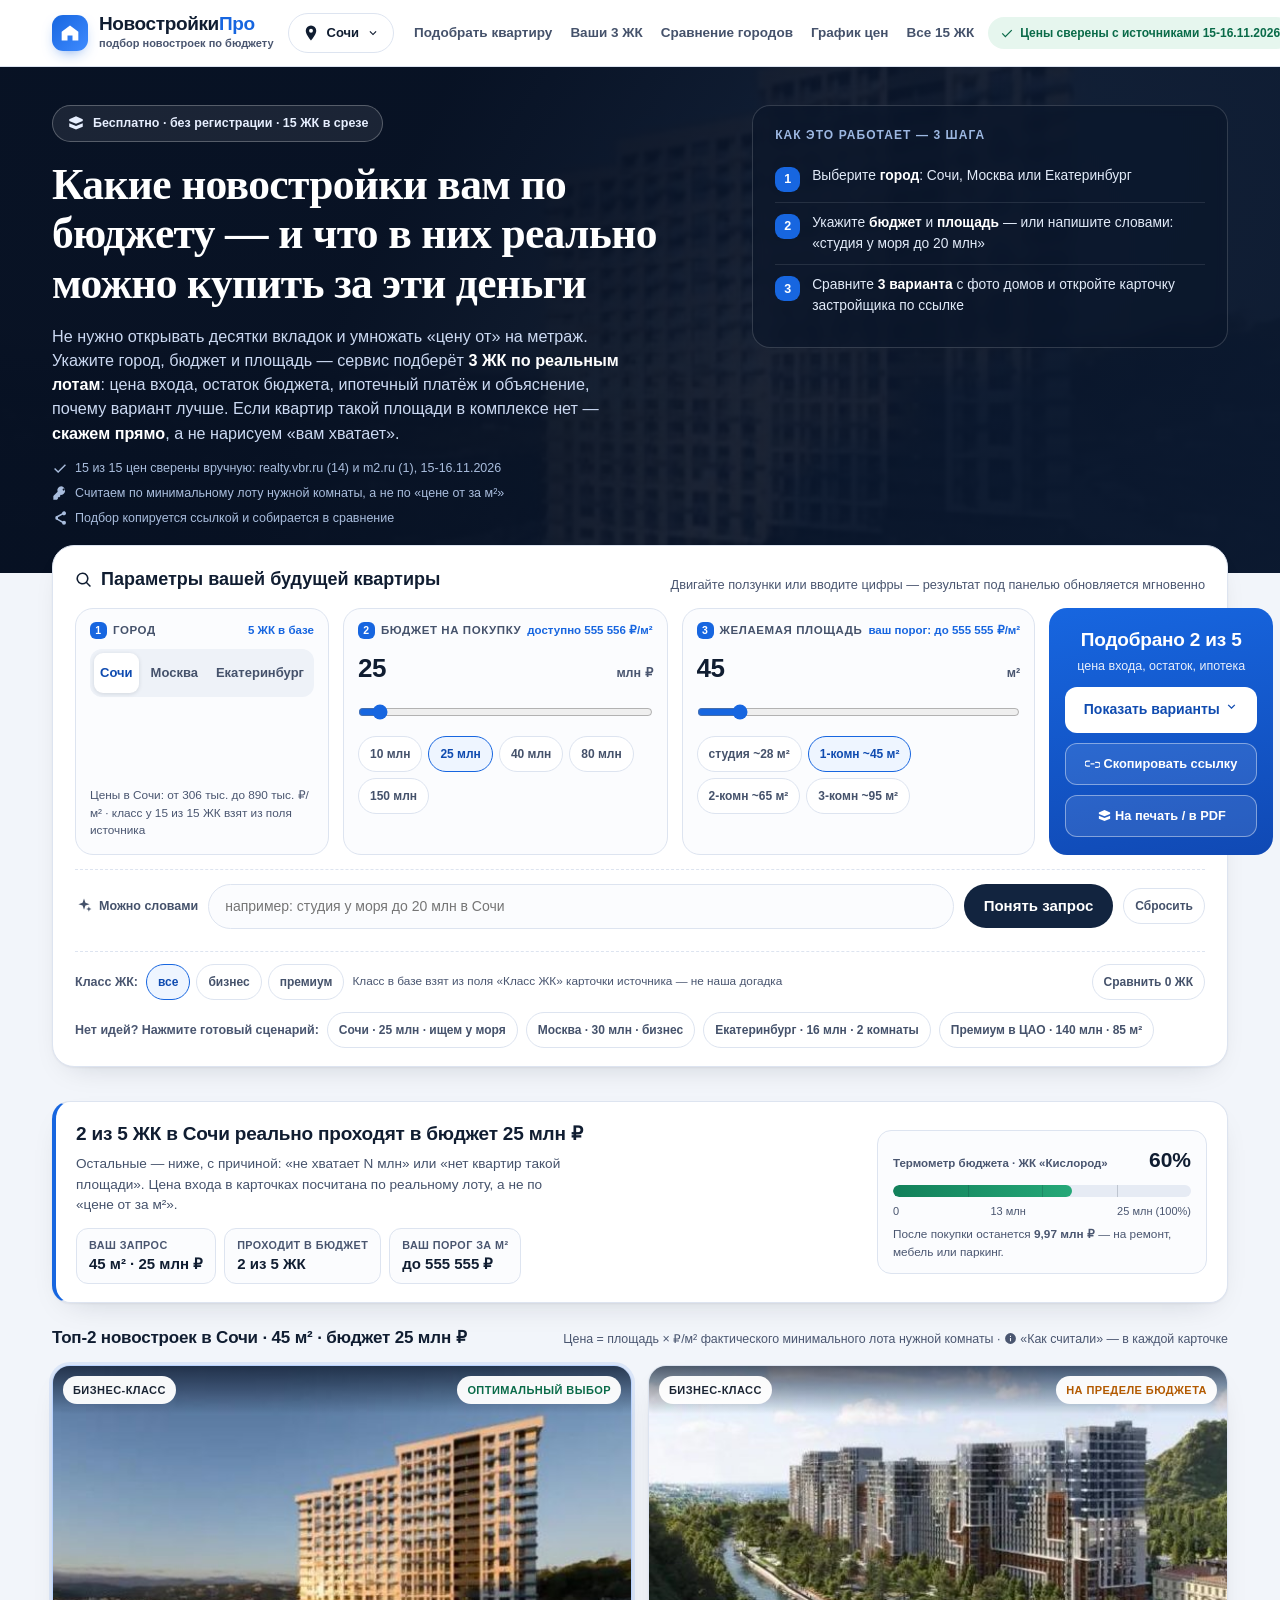
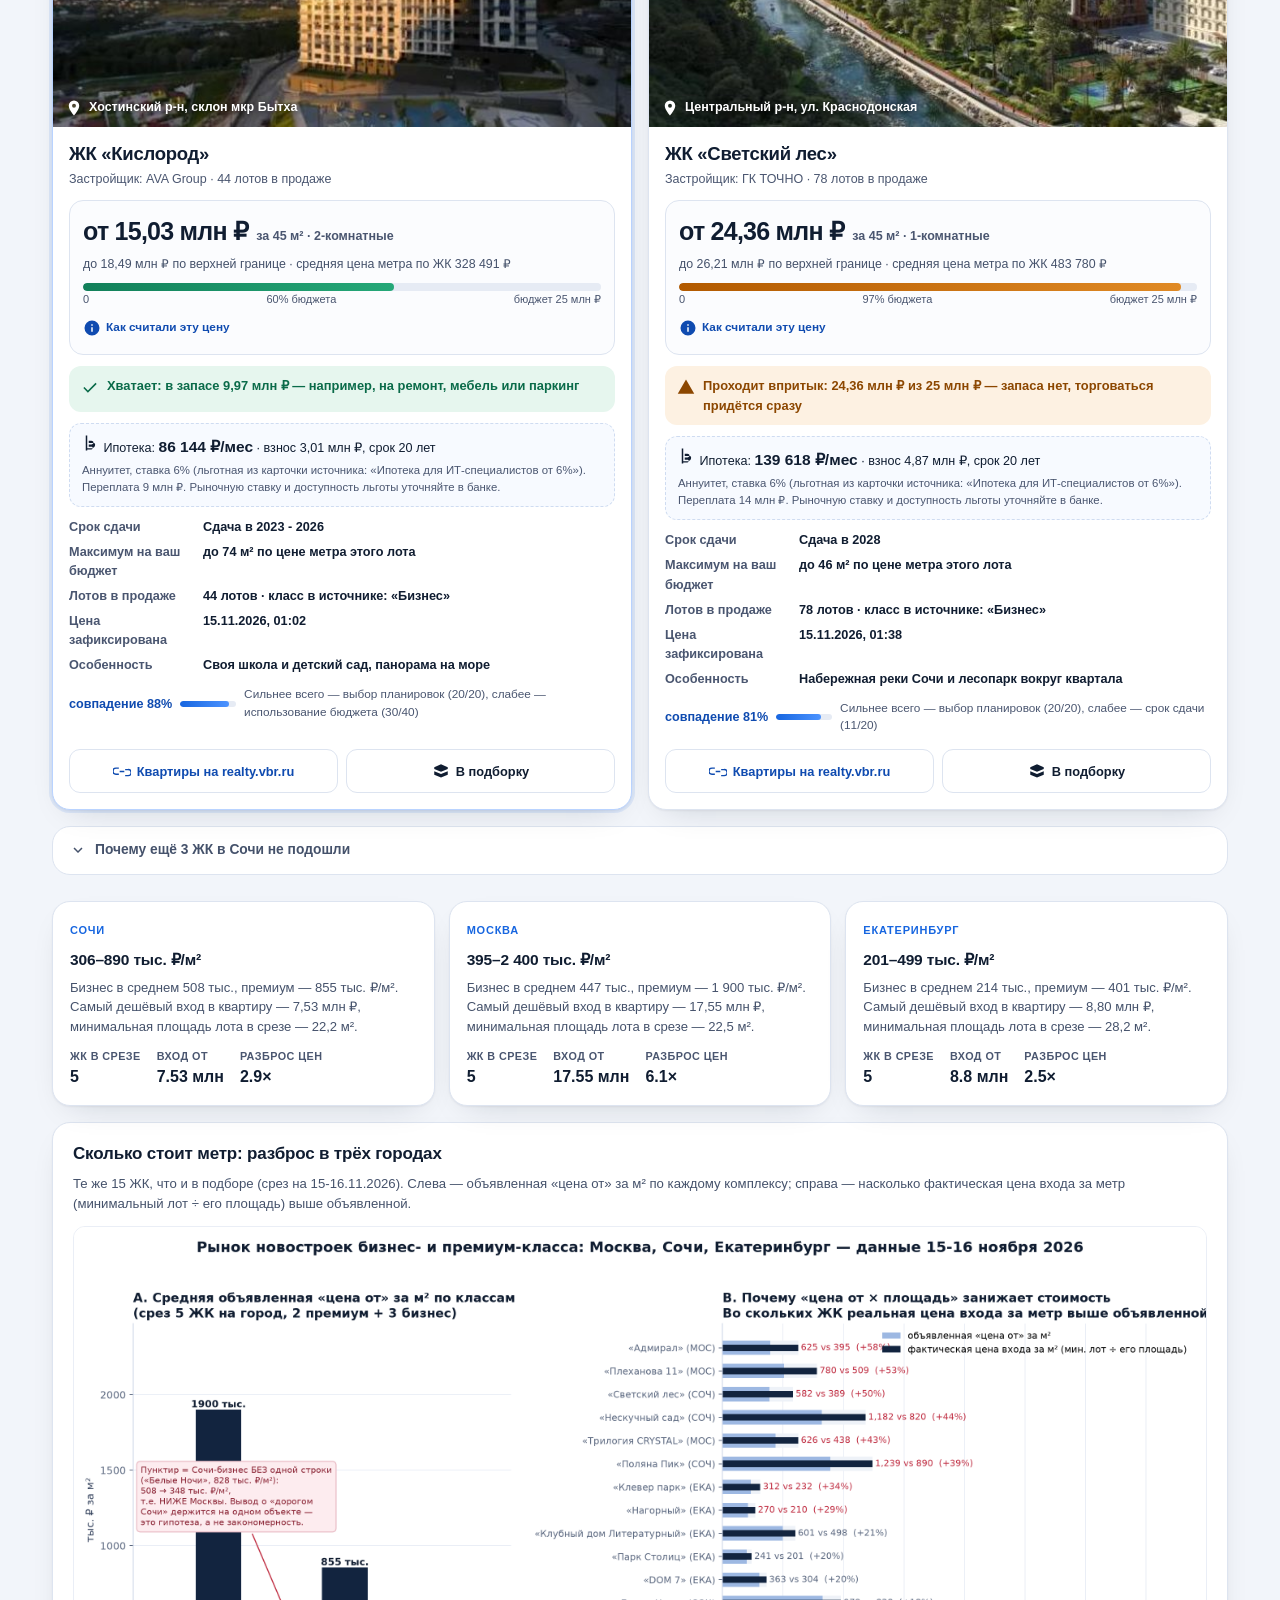
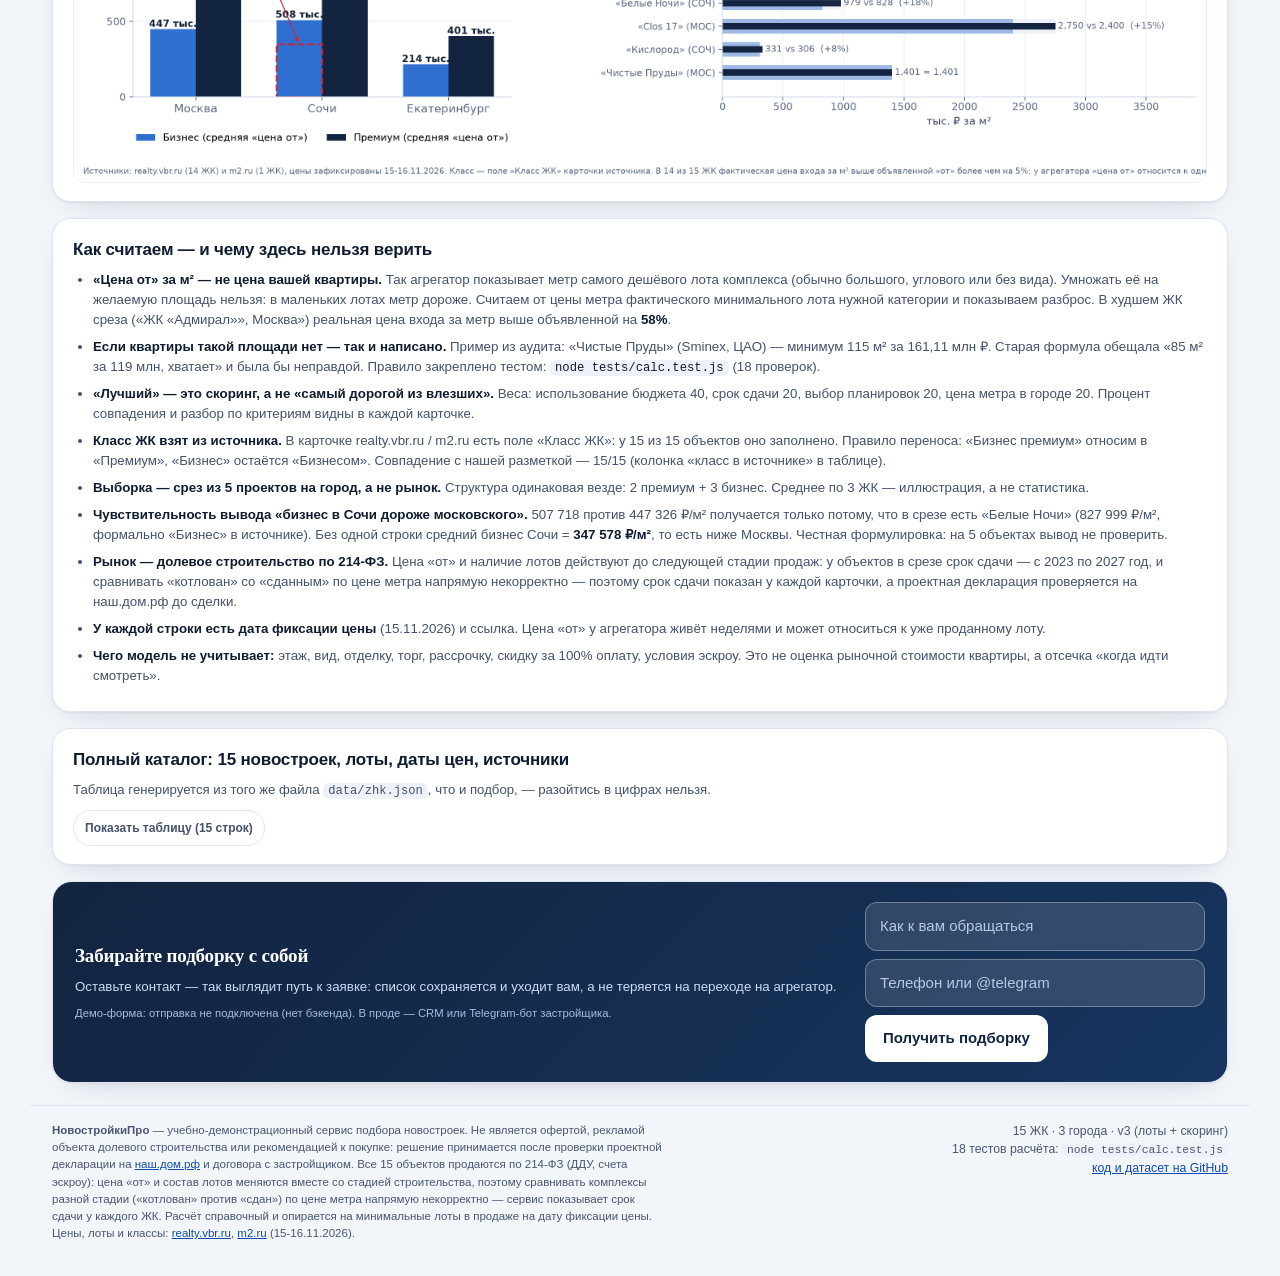
==== commit 4da039d8: "Add files via upload" ====
--- a/index.html
+++ b/index.html
@@ -1,1836 +1,1488 @@
 <!DOCTYPE html>
 <html lang="ru">
 <head>
-  <meta charset="UTF-8" />
-  <meta name="viewport" content="width=device-width, initial-scale=1.0" />
-  <title>НовостройкиПро — умный подбор квартир в новостройках Сочи, Москвы и Екатеринбурга</title>
-  <style>
-    :root {
-      --bg-page: #f4f6fa;
-      --bg-surface: #ffffff;
-      --bg-subtle: #f8fafd;
-      --text-main: #121826;
-      --text-secondary: #4f5b76;
-      --text-muted: #7d89a3;
-      --brand-blue: #0468ff;
-      --brand-blue-hover: #0052d4;
-      --brand-blue-soft: #eaf2ff;
-      --accent-green: #0ca678;
-      --accent-green-soft: #e6fcf5;
-      --accent-amber: #d97706;
-      --accent-amber-soft: #fffbeb;
-      --accent-red: #e03131;
-      --accent-red-soft: #fff5f5;
-      --premium-gold: #9a6700;
-      --premium-bg: #fef7e0;
-      --border: #e3e8f2;
-      --shadow-sm: 0 2px 10px rgba(18, 24, 38, 0.04);
-      --shadow-md: 0 12px 32px rgba(18, 24, 38, 0.08);
-      --shadow-lg: 0 20px 48px rgba(4, 104, 255, 0.14);
-      --radius-xl: 24px;
-      --radius-lg: 18px;
-      --radius-md: 12px;
-      --radius-sm: 8px;
-    }
-
-    * {
-      box-sizing: border-box;
-      margin: 0;
-      padding: 0;
-    }
-
-    html {
-      scroll-behavior: smooth;
-    }
-
-    body {
-      font-family: -apple-system, BlinkMacSystemFont, "Segoe UI", Roboto, "Helvetica Neue", Arial, sans-serif;
-      background-color: var(--bg-page);
-      color: var(--text-main);
-      line-height: 1.5;
-      -webkit-font-smoothing: antialiased;
-    }
-
-    a {
-      color: inherit;
-      text-decoration: none;
-    }
-
-    /* ================= 1. ШАПКА САЙТА (КАК У ЦИАН / ДОМКЛИК) ================= */
-    .topbar {
-      position: sticky;
-      top: 0;
-      z-index: 100;
-      background: rgba(255, 255, 255, 0.96);
-      backdrop-filter: blur(12px);
-      border-bottom: 1px solid var(--border);
-      box-shadow: 0 2px 12px rgba(18, 24, 38, 0.03);
-    }
-
-    .topbar-inner {
-      max-width: 1280px;
-      margin: 0 auto;
-      padding: 0 24px;
-      height: 68px;
-      display: flex;
-      align-items: center;
-      justify-content: space-between;
-      gap: 16px;
-    }
-
-    .brand-group {
-      display: flex;
-      align-items: center;
-      gap: 14px;
-      flex-shrink: 0;
-    }
-
-    .brand-logo {
-      display: flex;
-      align-items: center;
-      gap: 10px;
-      font-weight: 800;
-      font-size: 20px;
-      letter-spacing: -0.02em;
-      color: var(--text-main);
-    }
-
-    .brand-icon {
-      width: 36px;
-      height: 36px;
-      border-radius: 10px;
-      background: linear-gradient(135deg, #0468ff 0%, #0043b8 100%);
-      color: #fff;
-      display: flex;
-      align-items: center;
-      justify-content: center;
-      box-shadow: 0 4px 12px rgba(4, 104, 255, 0.28);
-    }
-
-    .brand-logo span {
-      color: var(--brand-blue);
-    }
-
-    .header-city-pill {
-      display: inline-flex;
-      align-items: center;
-      gap: 6px;
-      padding: 7px 13px;
-      border-radius: 999px;
-      background: var(--bg-page);
-      border: 1px solid var(--border);
-      font-size: 13.5px;
-      font-weight: 600;
-      color: var(--text-main);
-      cursor: pointer;
-      transition: all 0.15s ease;
-    }
-
-    .header-city-pill:hover {
-      border-color: var(--brand-blue);
-      color: var(--brand-blue);
-      background: var(--brand-blue-soft);
-    }
-
-    .header-nav {
-      display: flex;
-      align-items: center;
-      gap: 20px;
-    }
-
-    .header-nav a {
-      font-size: 13.5px;
-      font-weight: 600;
-      color: var(--text-secondary);
-      transition: color 0.15s;
-      white-space: nowrap;
-    }
-
-    .header-nav a:hover {
-      color: var(--brand-blue);
-    }
-
-    .header-badge {
-      display: inline-flex;
-      align-items: center;
-      gap: 7px;
-      padding: 7px 13px;
-      border-radius: 999px;
-      background: var(--accent-green-soft);
-      color: #087f5b;
-      font-size: 12.5px;
-      font-weight: 700;
-      white-space: nowrap;
-      flex-shrink: 0;
-    }
-
-    .pulse-dot {
-      width: 8px;
-      height: 8px;
-      border-radius: 50%;
-      background: var(--accent-green);
-      box-shadow: 0 0 0 3px rgba(12, 166, 120, 0.2);
-    }
-
-    /* ================= 2. ПРИВЕТСТВЕННЫЙ ЭКРАН (HERO) ================= */
-    .hero {
-      position: relative;
-      overflow: hidden;
-      background: linear-gradient(115deg, #0d1b36 0%, #102a56 52%, #0e3d7e 100%);
-      color: #ffffff;
-      padding: 46px 24px 62px;
-    }
-
-    .hero-bg-photo {
-      position: absolute;
-      inset: 0;
-      background-size: cover;
-      background-position: center;
-      opacity: 0.20;
-      filter: saturate(1.1);
-      transition: background-image 0.35s ease;
-      pointer-events: none;
-    }
-
-    .hero-overlay {
-      position: absolute;
-      inset: 0;
-      background: linear-gradient(180deg, rgba(11, 23, 46, 0.72) 0%, rgba(13, 27, 54, 0.93) 100%);
-      pointer-events: none;
-    }
-
-    .hero-container {
-      position: relative;
-      z-index: 2;
-      max-width: 1240px;
-      margin: 0 auto;
-    }
-
-    .hero-top-grid {
-      display: grid;
-      grid-template-columns: 1.35fr 0.85fr;
-      gap: 32px;
-      align-items: center;
-      margin-bottom: 32px;
-    }
-
-    .welcome-kicker {
-      display: inline-flex;
-      align-items: center;
-      gap: 8px;
-      background: rgba(255, 255, 255, 0.12);
-      border: 1px solid rgba(255, 255, 255, 0.22);
-      padding: 6px 14px;
-      border-radius: 999px;
-      font-size: 13px;
-      font-weight: 600;
-      color: #cfe2ff;
-      margin-bottom: 16px;
-    }
-
-    .hero h1 {
-      font-size: clamp(28px, 3.6vw, 42px);
-      font-weight: 800;
-      line-height: 1.16;
-      letter-spacing: -0.02em;
-      margin-bottom: 14px;
-    }
-
-    .hero-lead {
-      font-size: 16.5px;
-      color: rgba(255, 255, 255, 0.86);
-      max-width: 650px;
-      line-height: 1.55;
-    }
-
-    /* Пошаговая подсказка "на блюдечке" */
-    .steps-card {
-      background: rgba(255, 255, 255, 0.10);
-      border: 1px solid rgba(255, 255, 255, 0.18);
-      backdrop-filter: blur(10px);
-      border-radius: var(--radius-lg);
-      padding: 20px 22px;
-    }
-
-    .steps-card-title {
-      font-size: 13px;
-      text-transform: uppercase;
-      letter-spacing: 0.06em;
-      color: #9ec5fe;
-      font-weight: 700;
-      margin-bottom: 12px;
-    }
-
-    .step-list {
-      display: flex;
-      flex-direction: column;
-      gap: 10px;
-    }
-
-    .step-row {
-      display: flex;
-      align-items: center;
-      gap: 12px;
-      font-size: 14px;
-      color: #ffffff;
-    }
-
-    .step-num {
-      width: 26px;
-      height: 26px;
-      border-radius: 50%;
-      background: #0468ff;
-      color: #fff;
-      font-weight: 800;
-      font-size: 13px;
-      display: inline-flex;
-      align-items: center;
-      justify-content: center;
-      flex-shrink: 0;
-    }
-
-    /* ================= 3. ПАНЕЛЬ ПОИСКА В СТИЛЕ ЦИАН / АВИТО ================= */
-    .search-panel {
-      background: var(--bg-surface);
-      color: var(--text-main);
-      border-radius: var(--radius-xl);
-      padding: 26px 28px 22px;
-      box-shadow: var(--shadow-md);
-      border: 1px solid rgba(255, 255, 255, 0.7);
-    }
-
-    .search-panel-header {
-      display: flex;
-      align-items: center;
-      justify-content: space-between;
-      flex-wrap: wrap;
-      gap: 12px;
-      margin-bottom: 18px;
-      padding-bottom: 14px;
-      border-bottom: 1px solid var(--border);
-    }
-
-    .search-panel-title {
-      font-size: 17px;
-      font-weight: 800;
-      color: var(--text-main);
-      display: flex;
-      align-items: center;
-      gap: 8px;
-    }
-
-    .search-panel-hint {
-      font-size: 13.5px;
-      color: var(--text-secondary);
-    }
-
-    .controls-grid {
-      display: grid;
-      grid-template-columns: 1.05fr 1.15fr 1.15fr auto;
-      gap: 18px;
-      align-items: stretch;
-    }
-
-    .filter-box {
-      background: var(--bg-subtle);
-      border: 1.5px solid var(--border);
-      border-radius: 16px;
-      padding: 14px 16px;
-      display: flex;
-      flex-direction: column;
-      justify-content: space-between;
-      transition: border-color 0.15s, background-color 0.15s;
-    }
-
-    .filter-box:focus-within {
-      border-color: var(--brand-blue);
-      background: #ffffff;
-      box-shadow: 0 0 0 4px rgba(4, 104, 255, 0.10);
-    }
-
-    .filter-top-label {
-      display: flex;
-      align-items: center;
-      justify-content: space-between;
-      gap: 6px;
-      margin-bottom: 8px;
-      white-space: nowrap;
-    }
-
-    .filter-step-tag {
-      font-size: 11.5px;
-      font-weight: 700;
-      color: var(--text-secondary);
-      text-transform: uppercase;
-      letter-spacing: 0.02em;
-    }
-
-    .filter-live-hint {
-      font-size: 11.5px;
-      font-weight: 700;
-      color: var(--brand-blue);
-    }
-
-    /* Кнопки городов */
-    .city-tabs {
-      display: grid;
-      grid-template-columns: repeat(3, 1fr);
-      gap: 6px;
-      background: #e9eef7;
-      padding: 4px;
-      border-radius: 11px;
-    }
-
-    .city-tab {
-      border: none;
-      background: transparent;
-      padding: 10px 8px;
-      border-radius: 8px;
-      font-size: 13.5px;
-      font-weight: 700;
-      color: var(--text-secondary);
-      cursor: pointer;
-      transition: all 0.15s ease;
-      text-align: center;
-      white-space: nowrap;
-    }
-
-    .city-tab:hover {
-      color: var(--text-main);
-    }
-
-    .city-tab.active {
-      background: #ffffff;
-      color: var(--brand-blue);
-      box-shadow: 0 2px 8px rgba(18, 24, 38, 0.10);
-    }
-
-    .city-subnote {
-      margin-top: 9px;
-      font-size: 12px;
-      color: var(--text-muted);
-    }
-
-    /* Числовой ввод + ползунок */
-    .number-input-row {
-      display: flex;
-      align-items: baseline;
-      justify-content: space-between;
-      gap: 8px;
-      margin-bottom: 8px;
-    }
-
-    .number-input-row input[type="number"] {
-      width: 100%;
-      border: none;
-      background: transparent;
-      font-size: 24px;
-      font-weight: 800;
-      color: var(--text-main);
-      outline: none;
-      font-family: inherit;
-      letter-spacing: -0.02em;
-    }
-
-    .unit-badge {
-      font-size: 14px;
-      font-weight: 700;
-      color: var(--text-secondary);
-      white-space: nowrap;
-    }
-
-    input[type="range"] {
-      width: 100%;
-      accent-color: var(--brand-blue);
-      cursor: pointer;
-      height: 6px;
-    }
-
-    /* Быстрые чипсы комнатности */
-    .room-chips {
-      display: flex;
-      gap: 5px;
-      margin-top: 8px;
-      flex-wrap: wrap;
-    }
-
-    .room-chip {
-      border: 1px solid var(--border);
-      background: #ffffff;
-      color: var(--text-secondary);
-      border-radius: 7px;
-      padding: 3px 8px;
-      font-size: 11.5px;
-      font-weight: 600;
-      cursor: pointer;
-      transition: all 0.15s;
-    }
-
-    .room-chip:hover,
-    .room-chip.active {
-      border-color: var(--brand-blue);
-      background: var(--brand-blue-soft);
-      color: var(--brand-blue);
-    }
-
-    /* Большая синяя кнопка поиска как на Циан */
-    .search-cta-col {
-      display: flex;
-      flex-direction: column;
-      justify-content: center;
-    }
-
-    .btn-primary-search {
-      height: 100%;
-      min-height: 76px;
-      padding: 0 28px;
-      border: none;
-      border-radius: 16px;
-      background: linear-gradient(180deg, #0b72ff 0%, #0057d9 100%);
-      color: #ffffff;
-      font-size: 16px;
-      font-weight: 800;
-      cursor: pointer;
-      box-shadow: var(--shadow-lg);
-      transition: transform 0.12s ease, background 0.15s ease;
-      display: flex;
-      flex-direction: column;
-      align-items: center;
-      justify-content: center;
-      gap: 4px;
-      white-space: nowrap;
-    }
-
-    .btn-primary-search:hover {
-      background: linear-gradient(180deg, #0062eb 0%, #0048b5 100%);
-      transform: translateY(-1px);
-    }
-
-    .btn-primary-search small {
-      font-size: 11.5px;
-      font-weight: 600;
-      opacity: 0.88;
-    }
-
-    /* Готовые жизненные сценарии в 1 клик */
-    .presets-bar {
-      margin-top: 16px;
-      padding-top: 14px;
-      border-top: 1px dashed var(--border);
-      display: flex;
-      align-items: center;
-      gap: 8px;
-      flex-wrap: wrap;
-    }
-
-    .presets-label {
-      font-size: 13px;
-      font-weight: 700;
-      color: var(--text-secondary);
-      margin-right: 4px;
-    }
-
-    .preset-pill {
-      border: 1px solid var(--border);
-      background: var(--bg-subtle);
-      color: var(--text-main);
-      padding: 7px 13px;
-      border-radius: 999px;
-      font-size: 13px;
-      font-weight: 600;
-      cursor: pointer;
-      transition: all 0.15s;
-    }
-
-    .preset-pill:hover,
-    .preset-pill.active {
-      background: var(--brand-blue-soft);
-      border-color: var(--brand-blue);
-      color: var(--brand-blue);
-    }
-
-    /* ================= 4. ОСНОВНОЙ КОНТЕНТ И ЧЕЛОВЕЧЕСКОЕ РЕЗЮМЕ ================= */
-    .main-wrap {
-      max-width: 1240px;
-      margin: 0 auto;
-      padding: 32px 24px 64px;
-    }
-
-    .human-explainer {
-      background: #ffffff;
-      border-radius: var(--radius-lg);
-      padding: 18px 22px;
-      border: 1px solid var(--border);
-      border-left: 5px solid var(--brand-blue);
-      box-shadow: var(--shadow-sm);
-      display: flex;
-      align-items: center;
-      justify-content: space-between;
-      gap: 20px;
-      flex-wrap: wrap;
-      margin-bottom: 26px;
-    }
-
-    .human-explainer.tight-budget {
-      border-left-color: var(--accent-amber);
-      background: #fffdf7;
-    }
-
-    .explainer-left {
-      display: flex;
-      align-items: flex-start;
-      gap: 14px;
-      max-width: 820px;
-    }
-
-    .explainer-icon {
-      width: 40px;
-      height: 40px;
-      border-radius: 12px;
-      background: var(--brand-blue-soft);
-      color: var(--brand-blue);
-      display: flex;
-      align-items: center;
-      justify-content: center;
-      font-size: 20px;
-      flex-shrink: 0;
-    }
-
-    .human-explainer.tight-budget .explainer-icon {
-      background: var(--accent-amber-soft);
-      color: var(--accent-amber);
-    }
-
-    .explainer-title {
-      font-size: 16px;
-      font-weight: 800;
-      margin-bottom: 3px;
-      color: var(--text-main);
-    }
-
-    .explainer-desc {
-      font-size: 14px;
-      color: var(--text-secondary);
-    }
-
-    .explainer-stats {
-      display: flex;
-      gap: 14px;
-      flex-wrap: wrap;
-    }
-
-    .mini-stat {
-      background: var(--bg-subtle);
-      border: 1px solid var(--border);
-      border-radius: 12px;
-      padding: 8px 14px;
-      text-align: right;
-    }
-
-    .mini-stat-label {
-      font-size: 11.5px;
-      color: var(--text-muted);
-      font-weight: 600;
-    }
-
-    .mini-stat-val {
-      font-size: 15px;
-      font-weight: 800;
-      color: var(--text-main);
-    }
-
-    .section-heading-row {
-      display: flex;
-      align-items: baseline;
-      justify-content: space-between;
-      flex-wrap: wrap;
-      gap: 12px;
-      margin-bottom: 18px;
-    }
-
-    .section-heading-row h2 {
-      font-size: 24px;
-      font-weight: 800;
-      letter-spacing: -0.02em;
-    }
-
-    .section-sub {
-      font-size: 14px;
-      color: var(--text-secondary);
-    }
-
-    /* ================= 5. КАРТОЧКИ ТОП-3 ЖК С РЕАЛЬНЫМИ ФОТО ФАСАДОВ ================= */
-    .cards-grid {
-      display: grid;
-      grid-template-columns: repeat(3, 1fr);
-      gap: 22px;
-      margin-bottom: 44px;
-    }
-
-    .zhk-card {
-      background: var(--bg-surface);
-      border-radius: 20px;
-      border: 1.5px solid var(--border);
-      overflow: hidden;
-      box-shadow: var(--shadow-sm);
-      display: flex;
-      flex-direction: column;
-      transition: transform 0.18s ease, box-shadow 0.18s ease;
-    }
-
-    .zhk-card:hover {
-      transform: translateY(-4px);
-      box-shadow: var(--shadow-md);
-    }
-
-    .zhk-card.best-pick {
-      border-color: var(--brand-blue);
-      box-shadow: 0 12px 32px rgba(4, 104, 255, 0.12);
-    }
-
-    .card-photo-wrap {
-      position: relative;
-      height: 205px;
-      background: #dce4f2;
-      overflow: hidden;
-    }
-
-    .card-photo-wrap img {
-      width: 100%;
-      height: 100%;
-      object-fit: cover;
-      display: block;
-      transition: transform 0.35s ease;
-    }
-
-    .zhk-card:hover .card-photo-wrap img {
-      transform: scale(1.04);
-    }
-
-    .card-photo-gradient {
-      position: absolute;
-      inset: 0;
-      background: linear-gradient(180deg, rgba(12, 19, 34, 0.42) 0%, rgba(12, 19, 34, 0.05) 45%, rgba(12, 19, 34, 0.68) 100%);
-      pointer-events: none;
-    }
-
-    .card-top-badges {
-      position: absolute;
-      top: 12px;
-      left: 12px;
-      right: 12px;
-      display: flex;
-      justify-content: space-between;
-      align-items: center;
-      gap: 8px;
-    }
-
-    .badge-class {
-      padding: 5px 11px;
-      border-radius: 8px;
-      font-size: 11.5px;
-      font-weight: 800;
-      text-transform: uppercase;
-      letter-spacing: 0.04em;
-      backdrop-filter: blur(8px);
-    }
-
-    .badge-class.business {
-      background: rgba(255, 255, 255, 0.94);
-      color: #0b5ed7;
-    }
-
-    .badge-class.premium {
-      background: #fef3c7;
-      color: #92400e;
-    }
-
-    .badge-rank {
-      padding: 5px 11px;
-      border-radius: 8px;
-      font-size: 12px;
-      font-weight: 700;
-      background: rgba(18, 24, 38, 0.76);
-      color: #ffffff;
-      backdrop-filter: blur(6px);
-    }
-
-    .zhk-card.best-pick .badge-rank {
-      background: var(--brand-blue);
-      color: #ffffff;
-    }
-
-    .card-bottom-loc {
-      position: absolute;
-      bottom: 10px;
-      left: 14px;
-      right: 14px;
-      color: #ffffff;
-      font-size: 12.5px;
-      font-weight: 600;
-      display: flex;
-      align-items: center;
-      gap: 5px;
-      text-shadow: 0 1px 4px rgba(0, 0, 0, 0.5);
-    }
-
-    .card-body {
-      padding: 18px 20px 20px;
-      display: flex;
-      flex-direction: column;
-      flex: 1;
-    }
-
-    .card-title {
-      font-size: 19px;
-      font-weight: 800;
-      color: var(--text-main);
-      margin-bottom: 4px;
-      line-height: 1.25;
-    }
-
-    .card-developer {
-      font-size: 13px;
-      color: var(--text-muted);
-      font-weight: 600;
-      margin-bottom: 14px;
-    }
-
-    /* Блок цены как на Домклик / Циан */
-    .price-calc-box {
-      background: var(--bg-subtle);
-      border: 1px solid var(--border);
-      border-radius: 14px;
-      padding: 14px 15px;
-      margin-bottom: 12px;
-    }
-
-    .price-calc-caption {
-      font-size: 12px;
-      color: var(--text-secondary);
-      margin-bottom: 3px;
-      font-weight: 600;
-    }
-
-    .price-main-val {
-      font-size: 26px;
-      font-weight: 800;
-      color: var(--text-main);
-      letter-spacing: -0.02em;
-      line-height: 1.15;
-    }
-
-    .price-sub-formula {
-      font-size: 12.5px;
-      color: var(--text-muted);
-      margin-top: 4px;
-    }
-
-    .budget-meter {
-      height: 6px;
-      background: #e2e8f0;
-      border-radius: 999px;
-      overflow: hidden;
-      margin-top: 10px;
-    }
-
-    .budget-meter-fill {
-      height: 100%;
-      border-radius: 999px;
-      transition: width 0.25s ease;
-    }
-
-    /* Понятный вердикт на человеческом языке */
-    .status-verdict {
-      padding: 10px 13px;
-      border-radius: 11px;
-      font-size: 13px;
-      font-weight: 700;
-      line-height: 1.38;
-      margin-bottom: 14px;
-    }
-
-    .status-verdict.ok {
-      background: var(--accent-green-soft);
-      color: #087f5b;
-      border: 1px solid #b2f2bb;
-    }
-
-    .status-verdict.over {
-      background: var(--accent-red-soft);
-      color: #c92a2a;
-      border: 1px solid #ffc9c9;
-    }
-
-    .specs-list {
-      list-style: none;
-      border-top: 1px solid var(--border);
-      padding-top: 12px;
-      margin-bottom: 16px;
-      display: flex;
-      flex-direction: column;
-      gap: 7px;
-      font-size: 13.5px;
-    }
-
-    .specs-list li {
-      display: flex;
-      justify-content: space-between;
-      gap: 10px;
-    }
-
-    .specs-list span {
-      color: var(--text-secondary);
-    }
-
-    .specs-list strong {
-      color: var(--text-main);
-      text-align: right;
-    }
-
-    .card-action-link {
-      margin-top: auto;
-      display: flex;
-      align-items: center;
-      justify-content: center;
-      gap: 6px;
-      width: 100%;
-      padding: 12px 16px;
-      border-radius: 12px;
-      border: 1.5px solid #cfe0ff;
-      background: var(--brand-blue-soft);
-      color: var(--brand-blue);
-      font-size: 13.5px;
-      font-weight: 700;
-      transition: all 0.15s ease;
-    }
-
-    .card-action-link:hover {
-      background: var(--brand-blue);
-      border-color: var(--brand-blue);
-      color: #ffffff;
-    }
-
-    /* ================= 6. БЛОК "ПОЧЕМУ ТАКИЕ ЦЕНЫ" (ИНСАЙТЫ РЫНКА) ================= */
-    .insights-strip {
-      display: grid;
-      grid-template-columns: repeat(3, 1fr);
-      gap: 18px;
-      margin-bottom: 40px;
-    }
-
-    .insight-box {
-      background: var(--bg-surface);
-      border: 1px solid var(--border);
-      border-radius: 16px;
-      padding: 18px 20px;
-      box-shadow: var(--shadow-sm);
-    }
-
-    .insight-city-tag {
-      display: inline-block;
-      font-size: 11.5px;
-      font-weight: 800;
-      text-transform: uppercase;
-      letter-spacing: 0.04em;
-      padding: 3px 9px;
-      border-radius: 6px;
-      background: var(--brand-blue-soft);
-      color: var(--brand-blue);
-      margin-bottom: 8px;
-    }
-
-    .insight-box h3 {
-      font-size: 16px;
-      font-weight: 800;
-      margin-bottom: 6px;
-    }
-
-    .insight-box p {
-      font-size: 13.5px;
-      color: var(--text-secondary);
-      line-height: 1.48;
-    }
-
-    /* ================= 7. ПОЛНЫЙ КАТАЛОГ ВСЕХ 15 ЖК ================= */
-    .catalog-card {
-      background: var(--bg-surface);
-      border-radius: 20px;
-      border: 1px solid var(--border);
-      box-shadow: var(--shadow-sm);
-      overflow: hidden;
-    }
-
-    .catalog-header {
-      padding: 20px 24px;
-      display: flex;
-      align-items: center;
-      justify-content: space-between;
-      gap: 16px;
-      flex-wrap: wrap;
-      border-bottom: 1px solid var(--border);
-      background: #fafbfe;
-    }
-
-    .catalog-header h3 {
-      font-size: 18px;
-      font-weight: 800;
-    }
-
-    .catalog-header p {
-      font-size: 13.5px;
-      color: var(--text-secondary);
-    }
-
-    .btn-toggle-table {
-      border: 1.5px solid var(--border);
-      background: #ffffff;
-      color: var(--text-main);
-      padding: 9px 16px;
-      border-radius: 10px;
-      font-size: 13.5px;
-      font-weight: 700;
-      cursor: pointer;
-      transition: all 0.15s;
-    }
-
-    .btn-toggle-table:hover {
-      border-color: var(--brand-blue);
-      color: var(--brand-blue);
-    }
-
-    .table-scroll {
-      overflow-x: auto;
-    }
-
-    .table-scroll.hidden {
-      display: none;
-    }
-
-    table {
-      width: 100%;
-      border-collapse: collapse;
-      font-size: 13.5px;
-    }
-
-    thead th {
-      background: #f3f6fb;
-      color: var(--text-secondary);
-      font-weight: 700;
-      text-align: left;
-      padding: 12px 16px;
-      border-bottom: 1px solid var(--border);
-      white-space: nowrap;
-    }
-
-    tbody td {
-      padding: 13px 16px;
-      border-bottom: 1px solid #eef2f8;
-      vertical-align: middle;
-    }
-
-    tbody tr:hover {
-      background: #f7faff;
-    }
-
-    tbody tr.active-city-row {
-      background: #f4f8ff;
-    }
-
-    .tbl-link {
-      color: var(--brand-blue);
-      font-weight: 700;
-    }
-
-    .tbl-link:hover {
-      text-decoration: underline;
-    }
-
-    /* ================= 8. ПОДВАЛ САЙТА ================= */
-    .site-footer {
-      border-top: 1px solid var(--border);
-      background: #ffffff;
-      padding: 26px 24px;
-      color: var(--text-muted);
-      font-size: 13px;
-    }
-
-    .footer-inner {
-      max-width: 1240px;
-      margin: 0 auto;
-      display: flex;
-      justify-content: space-between;
-      align-items: center;
-      flex-wrap: wrap;
-      gap: 12px;
-    }
-
-    @media (max-width: 1040px) {
-      .hero-top-grid {
-        grid-template-columns: 1fr;
-      }
-      .controls-grid {
-        grid-template-columns: 1fr 1fr;
-      }
-      .search-cta-col {
-        grid-column: span 2;
-      }
-      .btn-primary-search {
-        min-height: 58px;
-      }
-      .cards-grid,
-      .insights-strip {
-        grid-template-columns: 1fr;
-      }
-      .header-nav {
-        display: none;
-      }
-    }
-
-    @media (max-width: 640px) {
-      .controls-grid {
-        grid-template-columns: 1fr;
-      }
-      .search-cta-col {
-        grid-column: span 1;
-      }
-      .topbar-inner {
-        padding: 0 14px;
-      }
-      .header-badge {
-        display: none;
-      }
-    }
-  </style>
+  <meta charset="utf-8" />
+  <meta name="viewport" content="width=device-width, initial-scale=1" />
+  <title>НовостройкиПро — подбор новостроек под бюджет: Сочи, Москва, Екатеринбург</title>
+  <meta name="description" content="Укажите город, бюджет и площадь — сервис покажет 3 ЖК с реальными лотами: цена входа, остаток бюджета, ипотечный платёж и причина отказа. 15 новостроек, цены и лоты сверены с realty.vbr.ru и m2.ru 15-16.11.2026." />
+  <meta name="theme-color" content="#0d1c3a" />
+  <meta property="og:type" content="website" />
+  <meta property="og:site_name" content="НовостройкиПро" />
+  <meta property="og:title" content="НовостройкиПро — какие новостройки вам по бюджету" />
+  <meta property="og:description" content="Подбор по реальным лотам: цена входа, остаток бюджета, ипотечный платёж. 15 ЖК в Сочи, Москве и Екатеринбурге." />
+  <meta property="og:image" content="https://zerosniper.github.io/realty-matcher-ai/images/sochi-polyana-pik.jpg" />
+  <meta property="og:image:alt" content="ЖК «Поляна Пик», Сочи — фото фасада из карточки источника" />
+  <meta property="og:site_name" content="НовостройкиПро" />
+  <meta property="og:url" content="https://zerosniper.github.io/realty-matcher-ai/" />
+  <meta name="twitter:card" content="summary_large_image" />
+  <link rel="canonical" href="https://zerosniper.github.io/realty-matcher-ai/" />
+  <link rel="icon" href="data:image/svg+xml,%3Csvg xmlns='http://www.w3.org/2000/svg' viewBox='0 0 32 32'%3E%3Crect width='32' height='32' rx='8' fill='%231766e0'/%3E%3Cpath d='M8 22V12l8-5 8 5v10h-6v-6h-4v6z' fill='white'/%3E%3C/svg%3E" />
+
+<style>
+:root {
+  --ink:#0b1729; --ink-2:#12243f; --surface:#f2f5fa; --card:#fff;
+  --line:#dde4f0; --line-2:#eaeef6;
+  --text:#101d31; --text-secondary:#45526b; --text-muted:#4a5670;
+  --brand-blue:#1766e0; --brand-blue-dark:#0f4bb0;
+  --brass:#a97f35; --brass-soft:#f6efe2; --graphite:#1b2534;
+  --ok:#0f8a5f; --ok-soft:#e6f6ee; --warn:#b25a00; --warn-soft:#fdf1e2;
+  --bad:#c02b40; --bad-soft:#fdecef;
+  --radius:18px; --shadow:0 1px 2px rgba(11,23,41,.05),0 12px 32px -18px rgba(11,23,41,.22);
+  --font-ui:-apple-system,BlinkMacSystemFont,"Segoe UI",Roboto,"Helvetica Neue",Arial,sans-serif;
+  --font-display:"Playfair Display",Georgia,"Times New Roman",serif;
+  --maxw:1220px;
+}
+*{box-sizing:border-box}
+html{scroll-behavior:smooth}
+body{margin:0;font-family:var(--font-ui);background:var(--surface);color:var(--text);font-size:15px;line-height:1.5;-webkit-font-smoothing:antialiased}
+button,input,select{font:inherit;color:inherit}
+a{color:inherit}
+img{display:block;max-width:100%}
+.ic{width:18px;height:18px;flex:none;fill:currentColor}
+.ic--in{width:16px;height:16px}
+.skip{position:fixed;top:-64px;left:12px;background:#fff;color:var(--brand-blue);padding:10px 16px;border-radius:10px;z-index:99;font-weight:700}
+.skip:focus{top:12px}
+:focus-visible{outline:3px solid #7fb0ff;outline-offset:2px;border-radius:8px}
+.sr{position:absolute;width:1px;height:1px;overflow:hidden;clip:rect(0 0 0 0);white-space:nowrap}
+code{background:#eef2f8;padding:1px 5px;border-radius:6px;font-size:.92em}
+
+/* ---------- шапка ---------- */
+.topbar{position:sticky;top:0;z-index:30;background:rgba(255,255,255,.95);backdrop-filter:blur(12px);border-bottom:1px solid var(--line)}
+.topbar-inner{max-width:var(--maxw);margin:0 auto;padding:0 22px;min-height:66px;display:flex;align-items:center;gap:14px}
+.brand{display:flex;align-items:center;gap:11px;text-decoration:none;flex:none}
+.brand-mark{width:36px;height:36px;border-radius:11px;background:linear-gradient(135deg,var(--brand-blue),#3f8bff);display:grid;place-items:center;color:#fff;box-shadow:0 6px 16px -8px rgba(23,102,224,.9)}
+.brand-mark .ic{width:20px;height:20px}
+.brand-name{display:block;font-size:19px;font-weight:800;letter-spacing:-.02em;line-height:1.1}
+.brand-name span{color:var(--brand-blue)}
+.brand-tag{display:block;font-size:11px;color:var(--text-muted);font-weight:600}
+.nav{display:flex;align-items:center;gap:18px;margin-left:6px}
+.nav a{font-size:13.5px;font-weight:600;color:var(--text-secondary);text-decoration:none;white-space:nowrap}
+.nav a:hover{color:var(--brand-blue)}
+.topbar-right{margin-left:auto;display:flex;align-items:center;gap:10px}
+.stamp{display:inline-flex;align-items:center;gap:6px;padding:7px 12px;border-radius:999px;background:var(--ok-soft);color:#0a6b49;font-size:12px;font-weight:700;white-space:nowrap}
+.citydd{position:relative}
+.citydd-btn{display:inline-flex;align-items:center;gap:7px;padding:9px 13px;border-radius:999px;border:1px solid var(--line);background:#fff;font-weight:700;font-size:13px;cursor:pointer;min-height:40px}
+.citydd-btn:hover{border-color:#c4d4ee}
+.citydd-menu{position:absolute;right:0;top:calc(100% + 8px);min-width:220px;background:#fff;border:1px solid var(--line);border-radius:14px;box-shadow:var(--shadow);padding:6px;display:none;z-index:40}
+.citydd[data-open="true"] .citydd-menu{display:block}
+.citydd-menu button{display:flex;width:100%;align-items:center;justify-content:space-between;gap:10px;padding:10px 12px;border:0;background:none;border-radius:10px;cursor:pointer;font-weight:600;font-size:13.5px;min-height:44px;text-align:left}
+.citydd-menu button:hover{background:#f2f6fd}
+.citydd-menu button[aria-current="true"]{background:#eaf2ff;color:var(--brand-blue-dark);font-weight:800}
+.citydd-menu small{color:var(--text-muted);font-weight:600}
+.burger{display:none;width:44px;height:44px;border-radius:12px;border:1px solid var(--line);background:#fff;cursor:pointer;place-items:center}
+
+/* ---------- герой ---------- */
+.hero{position:relative;overflow:hidden;background:var(--ink);color:#fff;isolation:isolate}
+.hero-bg{position:absolute;inset:0;background-size:cover;background-position:center 60%;opacity:.28;filter:saturate(.85);z-index:-2}
+.hero::after{content:"";position:absolute;inset:0;z-index:-1;background:linear-gradient(115deg,rgba(7,17,35,.97) 30%,rgba(9,22,45,.72) 60%,rgba(11,25,48,.95))}
+.hero-inner{max-width:var(--maxw);margin:0 auto;padding:38px 22px 46px;display:grid;grid-template-columns:minmax(0,1.4fr) minmax(0,1fr);gap:34px;align-items:start}
+.hero-eyebrow{display:inline-flex;align-items:center;gap:8px;padding:8px 14px;border-radius:999px;border:1px solid rgba(255,255,255,.26);background:rgba(255,255,255,.08);font-size:12.5px;font-weight:700;color:#e7efff}
+.hero h1{margin:18px 0 0;font-family:var(--font-display);font-size:clamp(29px,3.4vw,45px);line-height:1.14;letter-spacing:-.015em;font-weight:700}
+.hero-sub{margin:15px 0 0;font-size:16.2px;color:#cbd9f2;max-width:64ch}
+.hero-sub b{color:#fff}
+.hero-fine{margin:14px 0 0;font-size:12.5px;color:#a9bddd;display:grid;gap:6px}
+.hero-fine span{display:inline-flex;align-items:center;gap:7px}
+.steps{background:rgba(9,20,40,.6);border:1px solid rgba(255,255,255,.16);border-radius:var(--radius);padding:20px 22px;backdrop-filter:blur(6px)}
+.steps-title{margin:0 0 12px;font-size:12px;font-weight:800;letter-spacing:.09em;text-transform:uppercase;color:#9db8e2}
+.step-row{display:flex;gap:12px;padding:10px 0;border-top:1px solid rgba(255,255,255,.1)}
+.step-row:first-of-type{border-top:0}
+.step-num{width:25px;height:25px;border-radius:9px;background:var(--brand-blue);display:grid;place-items:center;font-size:12.5px;font-weight:800;flex:none;margin-top:1px}
+.step-row p{margin:0;font-size:13.8px;color:#e2ebf9}
+.step-row p b{color:#fff}
+
+/* ---------- панель подбора ---------- */
+.finder-wrap{max-width:var(--maxw);margin:-28px auto 0;padding:0 22px 8px;position:relative;z-index:5}
+.finder{background:var(--card);border:1px solid var(--line);border-radius:22px;box-shadow:var(--shadow);padding:20px 22px 18px}
+.finder-head{display:flex;align-items:baseline;justify-content:space-between;gap:16px;flex-wrap:wrap;margin-bottom:14px}
+.finder-head h2{margin:0;font-size:18px;font-weight:800;display:flex;align-items:center;gap:8px}
+.finder-head p{margin:0;font-size:12.8px;color:var(--text-muted)}
+.fields{display:grid;grid-template-columns:1.02fr 1fr 1fr 224px;gap:14px;align-items:stretch}
+.field{border:1px solid var(--line);border-radius:var(--radius);padding:13px 14px 14px;background:#fbfcfe;display:flex;flex-direction:column;gap:10px;min-height:196px}
+.field-top{display:flex;align-items:center;justify-content:space-between;gap:6px;white-space:nowrap}
+.step-tag{font-size:11.5px;font-weight:800;text-transform:uppercase;letter-spacing:.05em;color:var(--text-secondary);display:inline-flex;align-items:center}
+.step-tag i{display:inline-grid;place-items:center;width:17px;height:17px;border-radius:6px;margin-right:6px;background:var(--brand-blue);color:#fff;font-style:normal;font-size:10.5px}
+.field-hint{font-size:11.5px;font-weight:700;color:var(--brand-blue);text-align:right}
+.field-note{margin-top:auto;font-size:11.8px;color:var(--text-muted)}
+.seg{display:flex;gap:6px;background:#eef2f8;padding:4px;border-radius:12px}
+.seg button{flex:1;border:0;background:none;border-radius:9px;padding:8px 6px;font-size:13px;font-weight:600;cursor:pointer;min-height:40px;color:var(--text-secondary)}
+.seg button[aria-selected="true"]{background:#fff;color:var(--brand-blue-dark);font-weight:800;box-shadow:0 1px 4px rgba(16,29,49,.13)}
+.amount{display:flex;align-items:baseline;gap:8px}
+.amount input{width:100%;border:0;background:none;padding:0;font-size:26px;font-weight:800;letter-spacing:-.02em;font-variant-numeric:tabular-nums;min-width:0}
+.amount span{font-size:12.5px;color:var(--text-muted);font-weight:700;flex:none}
+input[type=range]{width:100%;accent-color:var(--brand-blue);height:28px;margin:0;cursor:pointer;padding:0}
+.chips{display:flex;flex-wrap:wrap;gap:6px}
+.chip{border:1px solid var(--line);background:#fff;border-radius:999px;padding:7px 11px;font-size:12px;font-weight:600;cursor:pointer;min-height:36px;color:var(--text-secondary)}
+.chip[aria-pressed="true"]{border-color:var(--brand-blue);color:var(--brand-blue-dark);background:#eef5ff;font-weight:800}
+.field-cta{background:linear-gradient(170deg,var(--brand-blue),#1049b4);color:#fff;border:0;border-radius:var(--radius);padding:18px 16px;display:flex;flex-direction:column;gap:10px;justify-content:center;align-items:stretch;min-height:196px;text-align:center}
+.field-cta .big{font-size:19px;font-weight:800;letter-spacing:-.01em}
+.field-cta .small{font-size:12.5px;opacity:.9}
+.btn-go{border:0;border-radius:12px;background:#fff;color:var(--brand-blue-dark);font-weight:800;padding:12px 10px;cursor:pointer;min-height:46px;font-size:14px}
+.btn-ghost-light{border:1px solid rgba(255,255,255,.42);background:rgba(255,255,255,.1);color:#fff;border-radius:12px;padding:10px;cursor:pointer;font-weight:700;min-height:42px;font-size:12.8px}
+.nl{margin-top:14px;display:flex;gap:10px;align-items:center;flex-wrap:wrap;border-top:1px dashed var(--line);padding-top:14px}
+.nl label{font-size:12.5px;font-weight:800;color:var(--text-secondary);display:inline-flex;align-items:center;gap:6px}
+.nl input[type=search]{flex:1 1 300px;min-width:200px;border:1px solid var(--line);border-radius:999px;padding:11px 16px;background:#fbfcfe;min-height:44px;font-size:14px}
+.nl .btn-query{border:0;background:var(--ink-2);color:#fff;border-radius:999px;padding:0 20px;font-weight:700;cursor:pointer;min-height:44px}
+.intent{display:flex;gap:6px;flex-wrap:wrap;align-items:center;width:100%}
+.intent b{font-size:12px;color:var(--text-muted);font-weight:700}
+.intent .chip{cursor:default;background:#eef5ff;border-color:#cfe0fb;color:var(--brand-blue-dark)}
+.classbar{margin-top:12px;display:flex;gap:8px;align-items:center;flex-wrap:wrap;border-top:1px dashed var(--line);padding-top:12px}
+.classbar>b{font-size:12.5px;color:var(--text-muted)}
+.classbar .grow{margin-left:auto}
+.compare-out{margin-top:10px;width:100%;font-family:ui-monospace,SFMono-Regular,Menlo,Consolas,monospace;font-size:12.4px;white-space:pre-wrap;background:#fbfcfe;border:1px solid var(--line);border-radius:12px;padding:12px 14px}
+.scenes{margin-top:12px;display:flex;gap:8px;align-items:center;flex-wrap:wrap}
+.scenes>b{font-size:12.5px;color:var(--text-muted)}
+
+/* ---------- результаты ---------- */
+.results{max-width:var(--maxw);margin:0 auto;padding:26px 22px 10px;scroll-margin-top:84px}
+.verdict{background:var(--card);border:1px solid var(--line);border-left:4px solid var(--brand-blue);border-radius:var(--radius);padding:18px 20px;box-shadow:var(--shadow);display:grid;grid-template-columns:minmax(0,1fr) minmax(0,330px);gap:22px;align-items:center}
+.verdict h2{margin:0 0 6px;font-size:19px;font-weight:800;letter-spacing:-.01em}
+.verdict p{margin:0;font-size:13.6px;color:var(--text-secondary);max-width:66ch}
+.v-pills{display:flex;gap:8px;flex-wrap:wrap;margin-top:12px}
+.v-pill{border:1px solid var(--line);background:#fbfcfe;border-radius:12px;padding:8px 12px}
+.v-pill span{display:block;font-size:10.8px;color:var(--text-muted);font-weight:700;text-transform:uppercase;letter-spacing:.04em}
+.v-pill b{font-size:15px;font-variant-numeric:tabular-nums}
+.thermo{border:1px solid var(--line);border-radius:14px;padding:13px 15px 11px;background:#fbfcfe}
+.thermo-top{display:flex;justify-content:space-between;align-items:baseline;gap:10px;font-size:11.5px;color:var(--text-muted);font-weight:700}
+.thermo-top b{font-size:21px;color:var(--text);font-variant-numeric:tabular-nums}
+.thermo-track{position:relative;height:12px;border-radius:999px;background:#e6ebf4;margin:9px 0 6px;overflow:hidden}
+.thermo-fill{position:absolute;inset:0 auto 0 0;border-radius:999px;background:linear-gradient(90deg,#12805a,#25a878);transition:width .25s ease}
+.thermo-fill.warn{background:linear-gradient(90deg,#b25a00,#e08a25)}
+.thermo-fill.bad{background:linear-gradient(90deg,#a2243a,#d3455f)}
+.thermo-ticks i{position:absolute;top:0;bottom:0;width:1px;background:rgba(16,29,49,.18)}
+.thermo-legend{display:flex;justify-content:space-between;gap:8px;font-size:11px;color:var(--text-muted);font-variant-numeric:tabular-nums}
+
+.cards-head{display:flex;align-items:baseline;justify-content:space-between;gap:14px;flex-wrap:wrap;margin:22px 0 0}
+.cards-head h2{margin:0;font-size:17px;letter-spacing:-.01em}
+.cards-head p{margin:0;font-size:12.4px;color:var(--text-muted)}
+.cards{display:grid;grid-template-columns:repeat(auto-fit,minmax(316px,1fr));gap:16px;margin-top:14px}
+.card{background:var(--card);border:1px solid var(--line);border-radius:var(--radius);box-shadow:var(--shadow);overflow:hidden;display:flex;flex-direction:column}
+.card--best{border:1px solid #b9d3ff;box-shadow:0 0 0 3px rgba(23,102,224,.1),var(--shadow)}
+.card--premium{border-color:#e3d9c4}
+.card--premium .card-name{font-family:var(--font-display);letter-spacing:-.01em}
+.card--premium .price-line b{color:var(--brass)}
+.card--premium .badge--brass{background:var(--brass-soft);color:#6d4a12}
+.card--excluded{background:#fbfcfe;box-shadow:none}
+.card--excluded .card-photo{filter:grayscale(.55) opacity(.75)}
+.no-photo .card-photo{display:none}
+.no-photo .card-media{height:126px;background:linear-gradient(135deg,#243856,#0f2340)}
+.card-media{position:relative}
+.card-photo{width:100%;aspect-ratio:8/5;object-fit:cover;background:#e6ebf4}
+.card-ribbon{position:absolute;top:0;left:0;right:0;display:flex;justify-content:space-between;align-items:flex-start;gap:8px;padding:10px;background:linear-gradient(180deg,rgba(6,15,32,.66),rgba(6,15,32,0))}
+.badge{display:inline-flex;align-items:center;gap:5px;padding:6px 10px;border-radius:999px;font-size:11px;font-weight:800;text-transform:uppercase;letter-spacing:.04em;background:rgba(255,255,255,.96);color:var(--graphite)}
+.badge--ok{color:#0a6b49}.badge--warn{color:var(--warn)}.badge--bad{color:var(--bad)}
+.card-loc{position:absolute;left:0;right:0;bottom:0;padding:26px 12px 10px;color:#fff;font-size:12.5px;font-weight:700;text-shadow:0 1px 6px rgba(0,0,0,.7);display:flex;align-items:center;gap:6px}
+.card-body{padding:15px 16px 16px;display:flex;flex-direction:column;gap:11px;flex:1}
+.card-name{margin:0;font-size:18.5px;font-weight:800;letter-spacing:-.015em;line-height:1.25}
+.card-dev{margin:-6px 0 0;font-size:12.5px;color:var(--text-muted)}
+.price-box{border:1px solid var(--line);border-radius:14px;padding:12px 13px;background:#fbfcfe}
+.price-line{display:flex;align-items:baseline;gap:8px;flex-wrap:wrap}
+.price-line b{font-size:25px;letter-spacing:-.03em;font-variant-numeric:tabular-nums}
+.price-line em{font-style:normal;font-size:12.5px;color:var(--text-muted);font-weight:700}
+.price-range{font-size:12.4px;color:var(--text-secondary);margin-top:5px}
+.price-range b{color:var(--text)}
+.meter{height:8px;border-radius:999px;background:#e6ebf4;margin-top:9px;overflow:hidden}
+.meter i{display:block;height:100%;border-radius:999px;background:linear-gradient(90deg,#12805a,#25a878)}
+.meter i.warn{background:linear-gradient(90deg,#b25a00,#e08a25)}
+.meter i.bad{background:linear-gradient(90deg,#a2243a,#d3455f)}
+.price-how{margin-top:8px;font-size:11.8px;color:var(--text-muted)}
+.price-how summary{cursor:pointer;font-weight:700;color:var(--brand-blue-dark);display:inline-flex;gap:5px;align-items:center;list-style:none;min-height:24px}
+.price-how summary::-webkit-details-marker{display:none}
+.price-how p{margin:6px 0 0}
+.price-how b{color:var(--text)}
+.verdict-line{display:flex;gap:8px;align-items:flex-start;border-radius:12px;padding:10px 12px;font-size:12.9px;font-weight:600}
+.verdict-line .ic{margin-top:2px}
+.verdict-line.ok{background:var(--ok-soft);color:#0a6b49}
+.verdict-line.warn{background:var(--warn-soft);color:#8c4700}
+.verdict-line.bad{background:var(--bad-soft);color:#96202f}
+.verdict-line.na{background:#eef1f6;color:var(--text-secondary)}
+.verdict-line b{font-weight:800}
+.mortgage{border:1px dashed #cfdcf1;border-radius:12px;padding:10px 12px;background:#f7faff;font-size:12.6px}
+.mortgage b{font-size:15.5px;font-variant-numeric:tabular-nums}
+.mortgage .fine{color:var(--text-muted);font-size:11.4px;margin-top:4px}
+.specs{display:grid;grid-template-columns:124px minmax(0,1fr);gap:6px 10px;font-size:12.7px;margin:0}
+.specs dt{color:var(--text-muted);font-weight:600}
+.specs dd{margin:0;color:var(--text);font-weight:600;text-align:left;overflow-wrap:anywhere}
+.score{display:flex;align-items:center;gap:8px;font-size:11.8px;color:var(--text-muted)}
+.score b{color:var(--brand-blue-dark);font-size:12.6px;font-variant-numeric:tabular-nums;white-space:nowrap}
+.score-bar{height:6px;width:56px;flex:none;border-radius:999px;background:#e6ebf4;overflow:hidden}
+.score-bar i{display:block;height:100%;background:linear-gradient(90deg,var(--brand-blue),#4c93ff);border-radius:999px}
+.card-actions{display:flex;gap:8px;margin-top:auto;padding-top:3px}
+.card-actions a,.card-actions button{flex:1;display:inline-flex;align-items:center;justify-content:center;gap:6px;text-decoration:none;border-radius:11px;padding:11px 8px;font-size:12.8px;font-weight:700;cursor:pointer;min-height:44px}
+.btn-src{border:1px solid var(--line);background:#fff;color:var(--brand-blue-dark)}
+.btn-src:hover{background:#f3f8ff;border-color:#c4d9fa}
+.btn-lead{border:1px solid var(--line);background:#fff;color:var(--text)}
+.btn-lead:hover{background:#f7f9fd}
+.excluded{margin-top:16px}
+.excluded summary{cursor:pointer;font-size:13.8px;font-weight:800;color:var(--text-secondary);padding:13px 16px;background:var(--card);border:1px solid var(--line);border-radius:var(--radius);list-style:none;display:flex;gap:8px;align-items:center;min-height:48px}
+.excluded summary::-webkit-details-marker{display:none}
+.excluded summary .ic{transition:transform .2s}
+.excluded[open] summary{border-radius:var(--radius) var(--radius) 0 0;border-bottom:0}
+.excluded[open] summary .ic{transform:rotate(180deg)}
+.excluded .cards{padding:16px;background:#f7f9fd;border:1px solid var(--line);border-top:0;border-radius:0 0 var(--radius) var(--radius)}
+
+/* ---------- аналитика ---------- */
+.sheet{max-width:var(--maxw);margin:16px auto 0;padding:0 22px;display:grid;grid-template-columns:repeat(3,minmax(0,1fr));gap:14px}
+.sheet .box{background:var(--card);border:1px solid var(--line);border-radius:var(--radius);padding:16px 17px;box-shadow:var(--shadow)}
+.box .tag{font-size:11px;font-weight:800;letter-spacing:.07em;text-transform:uppercase;color:var(--brand-blue)}
+.box h3{margin:8px 0 6px;font-size:15.5px;letter-spacing:-.01em}
+.box p{margin:0;font-size:13.1px;color:var(--text-secondary)}
+.box .nums{display:flex;gap:16px;margin-top:12px;flex-wrap:wrap}
+.box .nums span{display:block;font-size:10.8px;color:var(--text-muted);font-weight:700;text-transform:uppercase;letter-spacing:.04em}
+.box .nums b{font-size:16px;font-variant-numeric:tabular-nums}
+.block{max-width:var(--maxw);margin:16px auto 0;padding:0 22px}
+.block .inner{background:var(--card);border:1px solid var(--line);border-radius:var(--radius);padding:18px 20px;box-shadow:var(--shadow)}
+.block h3{margin:0 0 8px;font-size:17px;letter-spacing:-.01em}
+.block .lede{margin:0 0 12px;font-size:13.2px;color:var(--text-secondary)}
+.block img{width:100%;border-radius:12px;border:1px solid var(--line-2)}
+.method ul{margin:6px 0 0;padding-left:20px;font-size:13.3px;color:var(--text-secondary)}
+.method li{margin-bottom:7px}
+.method b,.method code{color:var(--text)}
+.tbl-wrap{overflow-x:auto;margin-top:12px}
+.only-mobile{display:none;font-weight:600;color:var(--text-muted)}
+table{border-collapse:collapse;width:100%;font-size:12.5px}
+caption{text-align:left;font-size:12.3px;color:var(--text-muted);padding-bottom:8px}
+th,td{border-bottom:1px solid var(--line-2);padding:9px 10px;text-align:left;vertical-align:top}
+th{background:#f6f8fc;font-size:11px;text-transform:uppercase;letter-spacing:.04em;color:var(--text-secondary);white-space:nowrap;position:sticky;top:0}
+td.num{font-variant-numeric:tabular-nums;white-space:nowrap}
+tr[data-fits="1"] td:first-child{box-shadow:inset 3px 0 0 var(--ok)}
+tr[data-fits="2"] td:first-child{box-shadow:inset 3px 0 0 var(--warn)}
+tr[data-fits="0"] td:first-child{box-shadow:inset 3px 0 0 var(--bad)}
+.src-link{font-size:12px;font-weight:700;color:var(--brand-blue-dark);text-decoration:none;white-space:nowrap}
+.src-link:hover{text-decoration:underline}
+
+/* ---------- заявка + футер ---------- */
+.lead .inner{background:linear-gradient(135deg,var(--ink-2),#17355f);color:#fff;border-radius:20px;padding:20px 22px;display:grid;grid-template-columns:minmax(0,1fr) minmax(0,340px);gap:20px;align-items:center}
+.lead h3{margin:0 0 6px;font-size:19px;font-family:var(--font-display)}
+.lead p{margin:0;font-size:13.3px;color:#cddcf3}
+.lead form{display:flex;gap:8px;flex-wrap:wrap}
+.lead input{flex:1 1 150px;border-radius:12px;border:1px solid rgba(255,255,255,.3);background:rgba(255,255,255,.12);padding:12px 14px;color:#fff;min-height:44px}
+.lead input::placeholder{color:#b8c9e6}
+.lead button{border:0;border-radius:12px;background:#fff;color:var(--ink-2);font-weight:800;padding:12px 18px;cursor:pointer;min-height:44px}
+.lead .fine{font-size:11.3px;color:#a8bde0;margin-top:8px}
+.foot{max-width:var(--maxw);margin:22px auto 34px;padding:16px 22px 0;border-top:1px solid var(--line);color:var(--text-muted);font-size:12.3px;display:flex;justify-content:space-between;gap:18px;flex-wrap:wrap}
+.foot a{color:var(--brand-blue-dark)}
+.legal{font-size:11.5px;max-width:96ch}
+
+/* ---------- адаптива ---------- */
+@media (max-width:1180px){
+  .nav{display:none}.burger{display:grid}
+  .fields{grid-template-columns:1fr 1fr}
+  .field-cta{grid-column:span 2;min-height:0;flex-direction:row;justify-content:space-between;align-items:center;flex-wrap:wrap;text-align:left}
+  .field-cta>div{flex:1 1 200px}
+  .btn-go,.btn-ghost-light{width:auto;flex:1 1 180px}
+  .hero-inner{grid-template-columns:1fr}.verdict{grid-template-columns:1fr}.sheet{grid-template-columns:1fr}
+  .lead .inner{grid-template-columns:1fr}
+}
+@media (max-width:720px){
+  body{font-size:14.5px}
+  .fields{grid-template-columns:1fr}.field-cta{grid-column:auto}.field{min-height:0}
+  .hero h1{font-size:26px}
+  .topbar-inner{padding:0 12px;gap:8px}.stamp{display:none}
+  .brand-name,.brand-tag{display:none}.brand{gap:0}
+  .citydd{flex:1;min-width:0}.citydd-btn{width:100%;justify-content:space-between;min-height:44px}
+  .citydd-btn>span{overflow:hidden;text-overflow:ellipsis;white-space:nowrap}
+  .hero-inner,.finder-wrap,.results,.sheet,.block,.lead,.foot{padding-left:14px;padding-right:14px}
+  .finder{padding:16px 14px 14px}
+  .cards{display:flex;overflow-x:auto;scroll-snap-type:x mandatory;margin:14px -14px 0;padding:2px 14px 8px}
+  .card{min-width:86vw;scroll-snap-align:start}
+  .chip{min-height:44px;padding:11px 14px;font-size:13px}
+  .seg button{min-height:44px}.price-how summary{min-height:32px}
+  .v-pills{display:grid;grid-template-columns:1fr 1fr}
+  .mobile-nav-open .nav{display:flex;position:absolute;top:66px;left:0;right:0;background:#fff;border-bottom:1px solid var(--line);padding:8px 16px 12px;flex-direction:column;align-items:stretch;gap:0;box-shadow:var(--shadow)}
+  .mobile-nav-open .nav a{padding:12px 0;width:100%;min-height:44px;display:flex;align-items:center;border-top:1px solid var(--line-2)}
+  table{font-size:13px}
+  thead{display:none}
+  tbody tr{display:block;border:1px solid var(--line);border-radius:14px;padding:4px 12px;margin-bottom:10px;background:#fbfcfe}
+  tbody td{display:flex;justify-content:space-between;gap:12px;border:0;padding:7px 0;text-align:right}
+  table td.wide,table th.wide{display:none!important}
+  .only-mobile{display:block}
+  tbody td::before{content:attr(data-label);font-weight:700;color:var(--text-muted);text-align:left;font-size:11px;text-transform:uppercase;letter-spacing:.03em}
+  td.num{white-space:normal}
+  tr[data-fits] td:first-child{box-shadow:none}
+}
+@media print{.topbar,.finder-wrap,.hero-bg,.lead,.burger{display:none}.card,.verdict,.block .inner{box-shadow:none}}
+</style>
 </head>
 <body>
 
-  <!-- 1. ПОНЯТНАЯ ШАПКА САЙТА В СТИЛЕ ДОМКЛИК / ЦИАН -->
+  <svg width="0" height="0" style="position:absolute" aria-hidden="true" focusable="false">
+    <symbol id="i-home" viewBox="0 0 24 24"><path d="M12 3 2 10.5V21h7v-6h6v6h7V10.5z"/></symbol>
+    <symbol id="i-pin" viewBox="0 0 24 24"><path d="M12 2a7 7 0 0 0-7 7c0 5.2 7 13 7 13s7-7.8 7-13a7 7 0 0 0-7-7Zm0 9.6A2.6 2.6 0 1 1 12 6.4a2.6 2.6 0 0 1 0 5.2Z"/></symbol>
+    <symbol id="i-check" viewBox="0 0 24 24"><path d="M9.2 16.5 4.6 11.9l-1.5 1.5 6.1 6.1L20.9 7.9l-1.5-1.5z"/></symbol>
+    <symbol id="i-x" viewBox="0 0 24 24"><path d="M18.3 5.7 12 12l6.3 6.3-1.4 1.4L10.6 13.4 4.3 19.7l-1.4-1.4L9.2 12 2.9 5.7l1.4-1.4L10.6 10.6l6.3-6.3z"/></symbol>
+    <symbol id="i-warn" viewBox="0 0 24 24"><path d="M12 2 1 21h22Zm1 14h-2v2h2Zm0-7h-2v5h2Z"/></symbol>
+    <symbol id="i-info" viewBox="0 0 24 24"><path d="M12 2a10 10 0 1 0 0 20 10 10 0 0 0 0-20Zm1 15h-2v-6h2Zm0-8h-2V7h2Z"/></symbol>
+    <symbol id="i-ruble" viewBox="0 0 24 24"><path d="M7 2v5H5v2h2v3H5v7h7.5c2.8 0 5-2.1 5-4.8S15.3 12 12.5 12H9V9h3.5c1.6 0 2.8 1 2.8 2.4S14.1 14 12.5 14H9v3h3.5c1 0 1.8.7 1.8 1.8s-.8 1.7-1.8 1.7H7V2H5v20h2V2Z"/></symbol>
+    <symbol id="i-cal" viewBox="0 0 24 24"><path d="M7 2v2H5a2 2 0 0 0-2 2v14a2 2 0 0 0 2 2h14a2 2 0 0 0 2-2V6a2 2 0 0 0-2-2h-2V2h-2v2H9V2Zm12 8v10H5V10Z"/></symbol>
+    <symbol id="i-metro" viewBox="0 0 24 24"><path d="M12 2C8 2 5 4.6 5 8.6v8.9A2.5 2.5 0 0 0 7.5 20h1v-2h7v2h1a2.5 2.5 0 0 0 2.5-2.5V8.6C19 4.6 16 2 12 2ZM7.6 15.4a1.5 1.5 0 1 1 0-3 1.5 1.5 0 0 1 0 3Zm8.8 0a1.5 1.5 0 1 1 0-3 1.5 1.5 0 0 1 0 3ZM17 9H7V8c0-2.4 1.9-4 5-4s5 1.6 5 4Z"/></symbol>
+    <symbol id="i-wave" viewBox="0 0 24 24"><path d="M2 15.5c1.8 0 2.6 1.5 4.4 1.5s2.6-1.5 4.4-1.5 2.6 1.5 4.4 1.5 2.6-1.5 4.4-1.5V18c-1.8 0-2.6 1.5-4.4 1.5S13 18 11.2 18s-2.6 1.5-4.4 1.5S2.6 18 2 18Zm0-6c1.8 0 2.6 1.5 4.4 1.5S9 11 10.8 11s2.6 1.5 4.4 1.5 2.6-1.5 4.4-1.5V8c-1.8 0-2.6 1.5-4.4 1.5S13 8 11.2 8 8.6 6.5 6.8 6.5 2.6 8 2 8Z"/></symbol>
+    <symbol id="i-tree" viewBox="0 0 24 24"><path d="M12 2 5.5 11H9l-4 6h6v5h2v-5h6l-4-6h3.5Z"/></symbol>
+    <symbol id="i-share" viewBox="0 0 24 24"><path d="M18 16.1a3 3 0 0 0-2.1.8L8.9 13a3 3 0 0 0 0-2.1l7-3.8A3 3 0 1 0 15 5l-7 3.8a3 3 0 1 0 0 6.3l7 3.9a3 3 0 1 0 3-2.9Z"/></symbol>
+    <symbol id="i-link" viewBox="0 0 24 24"><path d="M8.9 13.5h6.2v-2H8.9Zm11.3-4.3h-4v1.9h4a3.1 3.1 0 1 1 0 6.2h-4V19h4a5 5 0 0 0 0-10ZM7.8 15.3H4a3.1 3.1 0 0 1 0-6.2h3.8V7.2H4a5 5 0 0 0 0 10h3.8Z"/></symbol>
+    <symbol id="i-chev" viewBox="0 0 24 24"><path d="M7.4 8.6 12 13.2l4.6-4.6L18 10l-6 6-6-6Z"/></symbol>
+    <symbol id="i-menu" viewBox="0 0 24 24"><path d="M3 6h18v2H3Zm0 5h18v2H3Zm0 5h18v2H3Z"/></symbol>
+    <symbol id="i-search" viewBox="0 0 24 24"><path d="M10 2a8 8 0 1 0 4.9 14.3l5 5 1.4-1.4-5-5A8 8 0 0 0 10 2Zm0 2a6 6 0 1 1 0 12 6 6 0 0 1 0-12Z"/></symbol>
+    <symbol id="i-spark" viewBox="0 0 24 24"><path d="m12 2 1.9 5.6L19.5 9.5l-5.6 1.9L12 17l-1.9-5.6L4.5 9.5l5.6-1.9Zm6.5 10.5.9 2.6 2.6.9-2.6.9-.9 2.6-.9-2.6-2.6-.9 2.6-.9Z"/></symbol>
+    <symbol id="i-scale" viewBox="0 0 24 24"><path d="M12 3 3 7v2.4L12 13l9-3.6V7Zm-9 9.4V17l9 3.6 9-3.6v-4.6L12 16Z"/></symbol>
+    <symbol id="i-key" viewBox="0 0 24 24"><path d="M14 2a6 6 0 0 0-5.6 8.2L2 16.6V22h5.4l1.5-1.5v-2h2l1.5-1.5v-2.2A6 6 0 1 0 14 2Zm3.5 6.5a1.6 1.6 0 1 1 0-3.2 1.6 1.6 0 0 1 0 3.2Z"/></symbol>
+  </svg>
+
+  <a class="skip" href="#finder">Перейти к подбору квартиры</a>
+
   <header class="topbar">
     <div class="topbar-inner">
-      <div class="brand-group">
-        <a href="#top" class="brand-logo">
-          <div class="brand-icon">
-            <svg width="20" height="20" viewBox="0 0 24 24" fill="none" stroke="currentColor" stroke-width="2.4" stroke-linecap="round" stroke-linejoin="round">
-              <path d="M3 10.5L12 3l9 7.5"></path>
-              <path d="M5 9.5V20h14V9.5"></path>
-              <path d="M9 20v-6h6v6"></path>
-            </svg>
-          </div>
-          <div>Новостройки<span>Про</span></div>
-        </a>
-        <button type="button" class="header-city-pill" id="headerCityBtn" title="Нажмите, чтобы переключить город">
-          <svg width="14" height="14" viewBox="0 0 24 24" fill="none" stroke="#0468ff" stroke-width="2.4" stroke-linecap="round" stroke-linejoin="round">
-            <path d="M21 10c0 7-9 13-9 13s-9-6-9-13a9 9 0 0 1 18 0z"></path>
-            <circle cx="12" cy="10" r="3"></circle>
-          </svg>
-          <span id="headerCityText">Сочи</span>
+      <a class="brand" href="#" aria-label="НовостройкиПро — на главную">
+        <span class="brand-mark" aria-hidden="true"><svg class="ic"><use href="#i-home"/></svg></span>
+        <span><span class="brand-name">Новостройки<span>Про</span></span><span class="brand-tag">подбор новостроек по бюджету</span></span>
+      </a>
+      <div class="citydd" id="cityDD" data-open="false">
+        <button class="citydd-btn" id="cityDDBtn" aria-haspopup="true" aria-expanded="false" aria-controls="cityDDMenu">
+          <svg class="ic" aria-hidden="true"><use href="#i-pin"/></svg><span id="cityDDLabel">Сочи</span>
+          <svg class="ic" aria-hidden="true" style="width:14px;height:14px"><use href="#i-chev"/></svg>
         </button>
+        <div class="citydd-menu" id="cityDDMenu" role="menu" aria-label="Выбор города"></div>
       </div>
-
-      <nav class="header-nav">
-        <a href="#matcher-box">Подобрать квартиру</a>
-        <a href="#results-section">Топ-3 ЖК для вас</a>
-        <a href="#insights-section">Сравнение городов</a>
-        <a href="#catalog-section">Все 15 ЖК в базе</a>
+      <nav class="nav" id="main-nav" aria-label="Разделы">
+        <a href="#finder">Подобрать квартиру</a>
+        <a href="#results">Ваши 3 ЖК</a>
+        <a href="#sheet">Сравнение городов</a>
+        <a href="#chart">График цен</a>
+        <a href="#catalog">Все 15 ЖК</a>
       </nav>
-
-      <div class="header-badge">
-        <span class="pulse-dot"></span>
-        Цены проверены • ноябрь 2026
+      <div class="topbar-right">
+        <span class="stamp"><svg class="ic" aria-hidden="true" style="width:14px;height:14px"><use href="#i-check"/></svg> Цены сверены с источниками 15-16.11.2026</span>
+        <button class="burger" id="burger" aria-expanded="false" aria-controls="main-nav" aria-label="Меню раздела"><svg class="ic"><use href="#i-menu"/></svg></button>
       </div>
     </div>
   </header>
 
-  <!-- 2. ПРИВЕТСТВЕННЫЙ ПЕРВЫЙ ЭКРАН + ПОШАГОВАЯ ИНСТРУКЦИЯ НА БЛЮДЕЧКЕ -->
-  <section class="hero" id="top">
-    <div class="hero-bg-photo" id="heroBgPhoto"></div>
-    <div class="hero-overlay"></div>
-
-    <div class="hero-container">
-      <div class="hero-top-grid">
-        <div>
-          <div class="welcome-kicker">Бесплатный онлайн-помощник покупателя новостройки</div>
-          <h1>Узнайте за 5 секунд, в каких ЖК вам хватит бюджета на квартиру</h1>
-          <p class="hero-lead">
-            Не нужно открывать десятки вкладок и вручную умножать цену квадратного метра на площадь. Выберите город, укажите ваш бюджет и желаемый метраж — сервис сразу покажет <strong>3 лучших жилых комплекса бизнес- и премиум-класса</strong> с расчетом полной стоимости квартиры.
-          </p>
+  <section class="hero">
+    <div class="hero-bg" id="heroBg" aria-hidden="true"></div>
+    <div class="hero-inner">
+      <div>
+        <span class="hero-eyebrow"><svg class="ic" aria-hidden="true"><use href="#i-scale"/></svg> Бесплатно · без регистрации · 15 ЖК в срезе</span>
+        <h1>Какие новостройки вам по бюджету — и что в них реально можно купить за эти деньги</h1>
+        <p class="hero-sub">Не нужно открывать десятки вкладок и умножать «цену от» на метраж. Укажите город, бюджет и площадь — сервис
+          подберёт <b>3 ЖК по реальным лотам</b>: цена входа, остаток бюджета, ипотечный платёж и объяснение, почему вариант лучше.
+          Если квартир такой площади в комплексе нет — <b>скажем прямо</b>, а не нарисуем «вам хватает».</p>
+        <div class="hero-fine">
+          <span><svg class="ic ic--in" aria-hidden="true"><use href="#i-check"/></svg> 15 из 15 цен сверены вручную: realty.vbr.ru (14) и m2.ru (1), 15-16.11.2026</span>
+          <span><svg class="ic ic--in" aria-hidden="true"><use href="#i-key"/></svg> Считаем по минимальному лоту нужной комнаты, а не по «цене от за м²»</span>
+          <span><svg class="ic ic--in" aria-hidden="true"><use href="#i-share"/></svg> Подбор копируется ссылкой и собирается в сравнение</span>
         </div>
-
-        <div class="steps-card">
-          <div class="steps-card-title">Как пользоваться сервисом — 3 простых шага:</div>
-          <div class="step-list">
-            <div class="step-row">
-              <span class="step-num">1</span>
-              <span>Выберите город: <strong>Сочи, Москва</strong> или <strong>Екатеринбург</strong></span>
-            </div>
-            <div class="step-row">
-              <span class="step-num">2</span>
-              <span>Укажите ваш <strong>бюджет</strong> и комфортную <strong>площадь квартиры</strong></span>
-            </div>
-            <div class="step-row">
-              <span class="step-num">3</span>
-              <span>Сравните <strong>3 готовых варианта</strong> с фото домов и проверьте цены</span>
-            </div>
+      </div>
+      <aside class="steps" aria-label="Как пользоваться сервисом">
+        <p class="steps-title">Как это работает — 3 шага</p>
+        <div class="step-row"><span class="step-num" aria-hidden="true">1</span><p>Выберите <b>город</b>: Сочи, Москва или Екатеринбург</p></div>
+        <div class="step-row"><span class="step-num" aria-hidden="true">2</span><p>Укажите <b>бюджет</b> и <b>площадь</b> — или напишите словами: «студия у моря до 20 млн»</p></div>
+        <div class="step-row"><span class="step-num" aria-hidden="true">3</span><p>Сравните <b>3 варианта</b> с фото домов и откройте карточку застройщика по ссылке</p></div>
+      </aside>
+    </div>
+  </section>
+
+  <div class="finder-wrap">
+    <section class="finder" id="finder" aria-labelledby="finderTitle">
+      <div class="finder-head">
+        <h2 id="finderTitle"><svg class="ic" aria-hidden="true"><use href="#i-search"/></svg> Параметры вашей будущей квартиры</h2>
+        <p>Двигайте ползунки или вводите цифры — результат под панелью обновляется мгновенно</p>
+      </div>
+
+      <div class="fields">
+        <div class="field">
+          <div class="field-top"><span class="step-tag"><i aria-hidden="true">1</i>Город</span><span class="field-hint" id="cityCountHint"></span></div>
+          <div class="seg" role="tablist" aria-label="Город" id="cityTabs"></div>
+          <span class="field-note" id="cityPriceNote"></span>
+        </div>
+
+        <div class="field">
+          <div class="field-top"><span class="step-tag"><i aria-hidden="true">2</i>Бюджет на покупку</span><span class="field-hint" id="budgetPctHint"></span></div>
+          <div class="amount"><input type="number" id="budgetInput" inputmode="decimal" min="5" max="400" step="0.5" value="25" aria-label="Бюджет, миллионов рублей" /><span aria-hidden="true">млн ₽</span></div>
+          <input type="range" id="budgetRange" min="5" max="400" step="0.5" value="25" aria-label="Ползунок бюджета, миллионов рублей" />
+          <div class="chips" role="group" aria-label="Быстрый выбор бюджета">
+            <button class="chip" type="button" data-budget="10" aria-pressed="false">10 млн</button>
+            <button class="chip" type="button" data-budget="25" aria-pressed="true">25 млн</button>
+            <button class="chip" type="button" data-budget="40" aria-pressed="false">40 млн</button>
+            <button class="chip" type="button" data-budget="80" aria-pressed="false">80 млн</button>
+            <button class="chip" type="button" data-budget="150" aria-pressed="false">150 млн</button>
           </div>
         </div>
-      </div>
-
-      <!-- 3. ГЛАВНАЯ ФОРМА ПОИСКА КАК НА ЦИАН / АВИТО -->
-      <div class="search-panel" id="matcher-box">
-        <div class="search-panel-header">
-          <div class="search-panel-title">
-            <svg width="20" height="20" viewBox="0 0 24 24" fill="none" stroke="#0468ff" stroke-width="2.4" stroke-linecap="round" stroke-linejoin="round">
-              <circle cx="11" cy="11" r="8"></circle>
-              <line x1="21" y1="21" x2="16.65" y2="16.65"></line>
-            </svg>
-            Параметры вашей будущей квартиры
-          </div>
-          <div class="search-panel-hint">Меняйте ползунки или вводите цифры — результат ниже обновляется мгновенно</div>
-        </div>
-
-        <div class="controls-grid">
-          <!-- ШАГ 1: ГОРОД -->
-          <div class="filter-box">
-            <div>
-              <div class="filter-top-label">
-                <span class="filter-step-tag">1. В каком городе ищем?</span>
-                <span class="filter-live-hint">5 ЖК в городе</span>
-              </div>
-              <div class="city-tabs" role="tablist">
-                <button type="button" class="city-tab active" data-city="Сочи">Сочи</button>
-                <button type="button" class="city-tab" data-city="Москва">Москва</button>
-                <button type="button" class="city-tab" data-city="Екатеринбург">Екатеринбург</button>
-              </div>
-            </div>
-            <div class="city-subnote" id="cityMinNote">Цены в Сочи: от 306 тыс. до 890 тыс. ₽/м²</div>
-          </div>
-
-          <!-- ШАГ 2: БЮДЖЕТ -->
-          <div class="filter-box">
-            <div>
-              <div class="filter-top-label">
-                <span class="filter-step-tag">2. Ваш бюджет на покупку</span>
-                <span class="filter-live-hint" id="budgetRubHint">25 000 000 ₽</span>
-              </div>
-              <div class="number-input-row">
-                <input type="number" id="budgetInput" min="5" max="300" step="0.5" value="25" aria-label="Бюджет в миллионах рублей" />
-                <span class="unit-badge">млн ₽</span>
-              </div>
-            </div>
-            <input type="range" id="budgetRange" min="8" max="200" step="1" value="25" aria-label="Ползунок бюджета" />
-          </div>
-
-          <!-- ШАГ 3: ПЛОЩАДЬ + ТИП КВАРТИРЫ -->
-          <div class="filter-box">
-            <div>
-              <div class="filter-top-label">
-                <span class="filter-step-tag">3. Желаемая площадь</span>
-                <span class="filter-live-hint" id="maxPpmHint">до 555 556 ₽/м²</span>
-              </div>
-              <div class="number-input-row">
-                <input type="number" id="areaInput" min="20" max="250" step="1" value="45" aria-label="Желаемая площадь в квадратных метрах" />
-                <span class="unit-badge">м²</span>
-              </div>
-              <input type="range" id="areaRange" min="25" max="150" step="1" value="45" aria-label="Ползунок площади" />
-            </div>
-            <div class="room-chips" id="roomChips">
-              <button type="button" class="room-chip" data-area="30">Студия ~30 м²</button>
-              <button type="button" class="room-chip active" data-area="45">1-комн ~45 м²</button>
-              <button type="button" class="room-chip" data-area="65">2-комн ~65 м²</button>
-              <button type="button" class="room-chip" data-area="90">3-комн ~90 м²</button>
-            </div>
-          </div>
-
-          <!-- КНОПКА НАЙТИ -->
-          <div class="search-cta-col">
-            <button type="button" class="btn-primary-search" id="findBtn">
-              <span>Показать 3 ЖК</span>
-              <small id="btnSubCount">Подобрано 3 варианта</small>
-            </button>
+
+        <div class="field">
+          <div class="field-top"><span class="step-tag"><i aria-hidden="true">3</i>Желаемая площадь</span><span class="field-hint" id="maxPpmHint"></span></div>
+          <div class="amount"><input type="number" id="areaInput" inputmode="numeric" min="18" max="250" step="1" value="45" aria-label="Площадь, квадратных метров" /><span aria-hidden="true">м²</span></div>
+          <input type="range" id="areaRange" min="18" max="250" step="1" value="45" aria-label="Ползунок площади, квадратных метров" />
+          <div class="chips" role="group" aria-label="Типовая квартира">
+            <button class="chip" type="button" data-area="28" aria-pressed="false">студия ~28 м²</button>
+            <button class="chip" type="button" data-area="45" aria-pressed="true">1-комн ~45 м²</button>
+            <button class="chip" type="button" data-area="65" aria-pressed="false">2-комн ~65 м²</button>
+            <button class="chip" type="button" data-area="95" aria-pressed="false">3-комн ~95 м²</button>
           </div>
         </div>
 
-        <!-- ГОТОВЫЕ ПРИМЕРЫ В 1 КЛИК -->
-        <div class="presets-bar">
-          <span class="presets-label">Не знаете, с чего начать? Нажмите готовый пример:</span>
-          <button type="button" class="preset-pill active" data-city="Сочи" data-budget="25" data-area="45">🌴 Сочи • 25 млн ₽ • 45 м²</button>
-          <button type="button" class="preset-pill" data-city="Москва" data-budget="30" data-area="55">🏙️ Москва • 30 млн ₽ • 55 м²</button>
-          <button type="button" class="preset-pill" data-city="Екатеринбург" data-budget="16" data-area="60">🌲 Екатеринбург • 16 млн ₽ • 60 м²</button>
-          <button type="button" class="preset-pill" data-city="Москва" data-budget="140" data-area="85">💎 Премиум в ЦАО • 140 млн ₽ • 85 м²</button>
+        <div class="field field-cta">
+          <div><span class="big" id="ctaCount">Подобрано 3 ЖК</span><br /><span class="small" id="ctaNote">цена входа, остаток, ипотека</span></div>
+          <button class="btn-go" type="button" id="goBtn">Показать варианты <svg class="ic" aria-hidden="true" style="width:15px;height:15px"><use href="#i-chev"/></svg></button>
+          <button class="btn-ghost-light" type="button" id="shareBtn"><svg class="ic" aria-hidden="true" style="width:15px;height:15px;vertical-align:-3px"><use href="#i-link"/></svg> <span id="shareLabel">Скопировать ссылку</span></button>
+          <button class="btn-ghost-light" type="button" id="printBtn"><svg class="ic" aria-hidden="true" style="width:15px;height:15px;vertical-align:-3px"><use href="#i-scale"/></svg> На печать / в PDF</button>
         </div>
       </div>
-    </div>
-  </section>
-
-  <!-- 4. ВЫДАЧА ТОП-3 КАРТОЧЕК С ПОНЯТНЫМ ЧЕЛОВЕЧЕСКИМ ОБЪЯСНЕНИЕМ -->
-  <main class="main-wrap" id="results-section">
-
-    <!-- Плашка-объяснение простыми словами -->
-    <div class="human-explainer" id="humanExplainer">
-      <div class="explainer-left">
-        <div class="explainer-icon" id="explainerIcon">✓</div>
-        <div>
-          <div class="explainer-title" id="explainerTitle">Отлично! В г. Сочи найдено 2 ЖК строго в вашем бюджете</div>
-          <div class="explainer-desc" id="explainerDesc">
-            Мы поставили на первое место комплексы, где вам полностью хватает денег на 45 м², и добавили ближайший премиальный вариант для сравнения.
-          </div>
-        </div>
+
+      <div class="nl">
+        <label for="queryInput"><svg class="ic" aria-hidden="true"><use href="#i-spark"/></svg> Можно словами</label>
+        <input type="search" id="queryInput" placeholder="например: студия у моря до 20 млн в Сочи" aria-describedby="intentChips" />
+        <button class="btn-query" type="button" id="queryBtn">Понять запрос</button>
+        <button class="chip" type="button" id="resetBtn">Сбросить</button>
+        <div class="intent" id="intentChips" aria-live="polite"></div>
       </div>
-      <div class="explainer-stats">
-        <div class="mini-stat">
-          <div class="mini-stat-label">Ваш запрос</div>
-          <div class="mini-stat-val" id="statRequest">45 м² • до 25,0 млн ₽</div>
-        </div>
-        <div class="mini-stat">
-          <div class="mini-stat-label">Самый доступный лот</div>
-          <div class="mini-stat-val" id="statCheapest">от 13,78 млн ₽</div>
-        </div>
+
+      <div class="classbar">
+        <b>Класс ЖК:</b>
+        <span class="chips" role="group" aria-label="Фильтр по классу">
+          <button class="chip" type="button" data-klass="Все" aria-pressed="true">все</button>
+          <button class="chip" type="button" data-klass="Бизнес" aria-pressed="false">бизнес</button>
+          <button class="chip" type="button" data-klass="Премиум" aria-pressed="false">премиум</button>
+        </span>
+        <span class="field-note" style="margin:0">Класс в базе взят из поля «Класс ЖК» карточки источника — не наша догадка</span>
+        <button class="chip grow" type="button" id="compareBtn">Сравнить 0 ЖК</button>
+        <button class="chip" type="button" id="copyCompare" hidden>Скопировать сравнение</button>
+        <pre class="compare-out" id="compareOut" hidden></pre>
       </div>
-    </div>
-
-    <div class="section-heading-row">
-      <h2 id="resultsHeading">Топ-3 подходящих новостройки в г. Сочи</h2>
-      <div class="section-sub">Расчет: минимальная цена за 1 м² в комплексе × ваша площадь</div>
-    </div>
-
-    <!-- СЕТКА ИЗ 3 КАРТОЧЕК С ФОТОГРАФИЯМИ -->
-    <div class="cards-grid" id="cardsGrid"></div>
-
-    <!-- 5. КОРОТКАЯ ШПАРГАЛКА ПО РЫНКУ 3 ГОРОДОВ -->
-    <section id="insights-section">
-      <div class="section-heading-row">
-        <h2>Шпаргалка покупателю: чем отличаются цены в трех городах</h2>
-        <div class="section-sub">Краткие выводы из нашего аналитического исследования (ноябрь 2026)</div>
-      </div>
-      <div class="insights-strip">
-        <div class="insight-box">
-          <span class="insight-city-tag">Сочи • Курортный рынок</span>
-          <h3>Бизнес-класс дороже московского</h3>
-          <p>Из-за дефицита земли у моря средний вход в бизнес-класс Сочи (508 тыс. ₽/м²) выше, чем в Москве (447 тыс. ₽/м²), хотя в городских районах (Бытха, Центр) еще есть лоты от 306–389 тыс. ₽/м².</p>
-        </div>
-        <div class="insight-box">
-          <span class="insight-city-tag">Москва • Столица</span>
-          <h3>Огромный разрыв между округами</h3>
-          <p>Комфортный бизнес-класс от крупных застройщиков за пределами Садового кольца стартует от 395–509 тыс. ₽/м², а клубные дома в ЦАО (Арбат, Чистые Пруды) достигают 1,4–2,4 млн ₽/м².</p>
-        </div>
-        <div class="insight-box">
-          <span class="insight-city-tag">Екатеринбург • Урал</span>
-          <h3>Максимум метров за ваш бюджет</h3>
-          <p>Самый доступный вход в высокое качество жизни: современный бизнес-класс стоит 201–232 тыс. ₽/м², а клубный премиум в самом центре (498,5 тыс. ₽/м²) дешевле московского бизнес-класса.</p>
-        </div>
+
+      <div class="scenes">
+        <b>Нет идей? Нажмите готовый сценарий:</b>
+        <button class="chip" type="button" data-scene='{"city":"Сочи","budget":25,"area":45,"klass":"Все","q":"студия у моря до 20 млн в сочи"}'>Сочи · 25 млн · ищем у моря</button>
+        <button class="chip" type="button" data-scene='{"city":"Москва","budget":30,"area":55,"klass":"Бизнес","q":""}'>Москва · 30 млн · бизнес</button>
+        <button class="chip" type="button" data-scene='{"city":"Екатеринбург","budget":16,"area":60,"klass":"Все","q":"2 комнаты в екатеринбурге до 16 млн"}'>Екатеринбург · 16 млн · 2 комнаты</button>
+        <button class="chip" type="button" data-scene='{"city":"Москва","budget":140,"area":85,"klass":"Премиум","q":""}'>Премиум в ЦАО · 140 млн · 85 м²</button>
       </div>
     </section>
-
-    <!-- 6. ПОЛНАЯ БАЗА ВСЕХ 15 ЖК -->
-    <section class="catalog-card" id="catalog-section">
-      <div class="catalog-header">
-        <div>
-          <h3>Полный справочник проверенных новостроек (все 15 ЖК)</h3>
-          <p>Все цены и классы проверены вручную по открытым карточкам Выберу.ру и М2 — нажмите на ссылку источника в правом столбце для проверки</p>
-        </div>
-        <button type="button" class="btn-toggle-table" id="toggleTableBtn">Свернуть / развернуть список</button>
+  </div>
+
+  <main class="results" id="results">
+    <section class="verdict" id="verdict" aria-live="polite"></section>
+
+    <div class="cards-head">
+      <h2 id="cardsH">Подходящие новостройки</h2>
+      <p>Цена = площадь × ₽/м² фактического минимального лота нужной комнаты · <svg class="ic" aria-hidden="true" style="width:13px;height:13px;vertical-align:-2px"><use href="#i-info"/></svg> «Как считали» — в каждой карточке</p>
+    </div>
+    <div class="cards" id="topCards"></div>
+
+    <details class="excluded" id="excludedWrap">
+      <summary><svg class="ic" aria-hidden="true"><use href="#i-chev"/></svg> <span id="excludedTitle">Почему остальные ЖК не подошли</span></summary>
+      <div class="cards" id="excludedCards"></div>
+    </details>
+  </main>
+
+  <section class="sheet" id="sheet" aria-label="Сравнение трёх городов"></section>
+
+  <div class="block" id="chart">
+    <div class="inner">
+      <h3>Сколько стоит метр: разброс в трёх городах</h3>
+      <p class="lede">Те же 15 ЖК, что и в подборе (срез на 15-16.11.2026). Слева — объявленная «цена от» за м² по каждому комплексу; справа — насколько фактическая цена входа за метр (минимальный лот ÷ его площадь) выше объявленной.</p>
+      <img src="chart_prices_2026.png" alt="График: минимальная цена квадратного метра по 15 ЖК и разрыв между объявленной ценой от и фактической ценой входа" loading="lazy" />
+    </div>
+  </div>
+
+  <div class="block method">
+    <div class="inner">
+      <h3>Как считаем — и чему здесь нельзя верить</h3>
+      <ul id="methodList"></ul>
+    </div>
+  </div>
+
+  <div class="block" id="catalog">
+    <div class="inner">
+      <h3>Полный каталог: 15 новостроек, лоты, даты цен, источники</h3>
+      <p class="lede" style="margin-bottom:10px">Таблица генерируется из того же файла <code>data/zhk.json</code>, что и подбор, — разойтись в цифрах нельзя.</p>
+      <button class="chip" type="button" id="toggleTableBtn" aria-expanded="false" aria-controls="tableWrap">Показать таблицу (15 строк)</button>
+      <div class="tbl-wrap" id="tableWrap" hidden></div>
+    </div>
+  </div>
+
+  <div class="block lead">
+    <div class="inner">
+      <div>
+        <h3>Забирайте подборку с собой</h3>
+        <p>Оставьте контакт — так выглядит путь к заявке: список сохраняется и уходит вам, а не теряется на переходе на агрегатор.</p>
+        <p class="fine" id="leadNote">Демо-форма: отправка не подключена (нет бэкенда). В проде — CRM или Telegram-бот застройщика.</p>
       </div>
-      <div class="table-scroll" id="tableWrap">
-        <table>
-          <thead>
-            <tr>
-              <th>Город</th>
-              <th>Название ЖК</th>
-              <th>Застройщик</th>
-              <th>Район / Локация</th>
-              <th>Класс</th>
-              <th>Цена от (₽/м²)</th>
-              <th>Расчет под вашу площадь</th>
-              <th>Срок сдачи</th>
-              <th>Источник</th>
-            </tr>
-          </thead>
-          <tbody id="fullTableBody"></tbody>
-        </table>
-      </div>
-    </section>
-
-  </main>
-
-  <footer class="site-footer">
-    <div class="footer-inner">
-      <div><strong>НовостройкиПро</strong> — интерактивный веб-подборщик квартир бизнес- и премиум-класса (Трек А «Код»).</div>
-      <div>Данные актуальны на ноябрь 2026 г. Расчет стоимости носит справочный характер (цена от за м² × выбранная площадь).</div>
+      <form id="leadForm" novalidate>
+        <label class="sr" for="leadName">Имя</label>
+        <input id="leadName" name="name" placeholder="Как к вам обращаться" autocomplete="name" />
+        <label class="sr" for="leadContact">Телефон или Telegram</label>
+        <input id="leadContact" name="contact" placeholder="Телефон или @telegram" autocomplete="tel" />
+        <button type="submit">Получить подборку</button>
+        <p class="fine" id="leadMsg" aria-live="polite"></p>
+      </form>
+    </div>
+  </div>
+
+  <footer class="foot">
+    <div class="legal">
+      <b>НовостройкиПро</b> — учебно-демонстрационный сервис подбора новостроек. Не является офертой, рекламой объекта долевого строительства или рекомендацией к покупке:
+      решение принимается после проверки проектной декларации на <a href="https://наш.дом.рф" target="_blank" rel="noopener">наш.дом.рф</a> и договора с застройщиком.
+      Все 15 объектов продаются по 214-ФЗ (ДДУ, счета эскроу): цена «от» и состав лотов меняются вместе со стадией строительства,
+      поэтому сравнивать комплексы разной стадии («котлован» против «сдан») по цене метра напрямую некорректно — сервис показывает срок сдачи у каждого ЖК.
+      Расчёт справочный и опирается на минимальные лоты в продаже на дату фиксации цены. Цены, лоты и классы:
+      <a href="https://realty.vbr.ru/" target="_blank" rel="noopener">realty.vbr.ru</a>, <a href="https://m2.ru/" target="_blank" rel="noopener">m2.ru</a> (15-16.11.2026).
+    </div>
+    <div style="text-align:right;white-space:nowrap">
+      15 ЖК · 3 города · v3 (лоты + скоринг)<br />18 тестов расчёта: <code>node tests/calc.test.js</code><br />
+      <a href="https://github.com/Zerosniper/realty-matcher-ai" target="_blank" rel="noopener">код и датасет на GitHub</a>
     </div>
   </footer>
 
-  <script>
-    const IMAGES = {"ekb-dom-7": "[data-uri]", "ekb-klever-park": "[data-uri]", "ekb-literaturny": "[data-uri]", "ekb-nagorny": "[data-uri]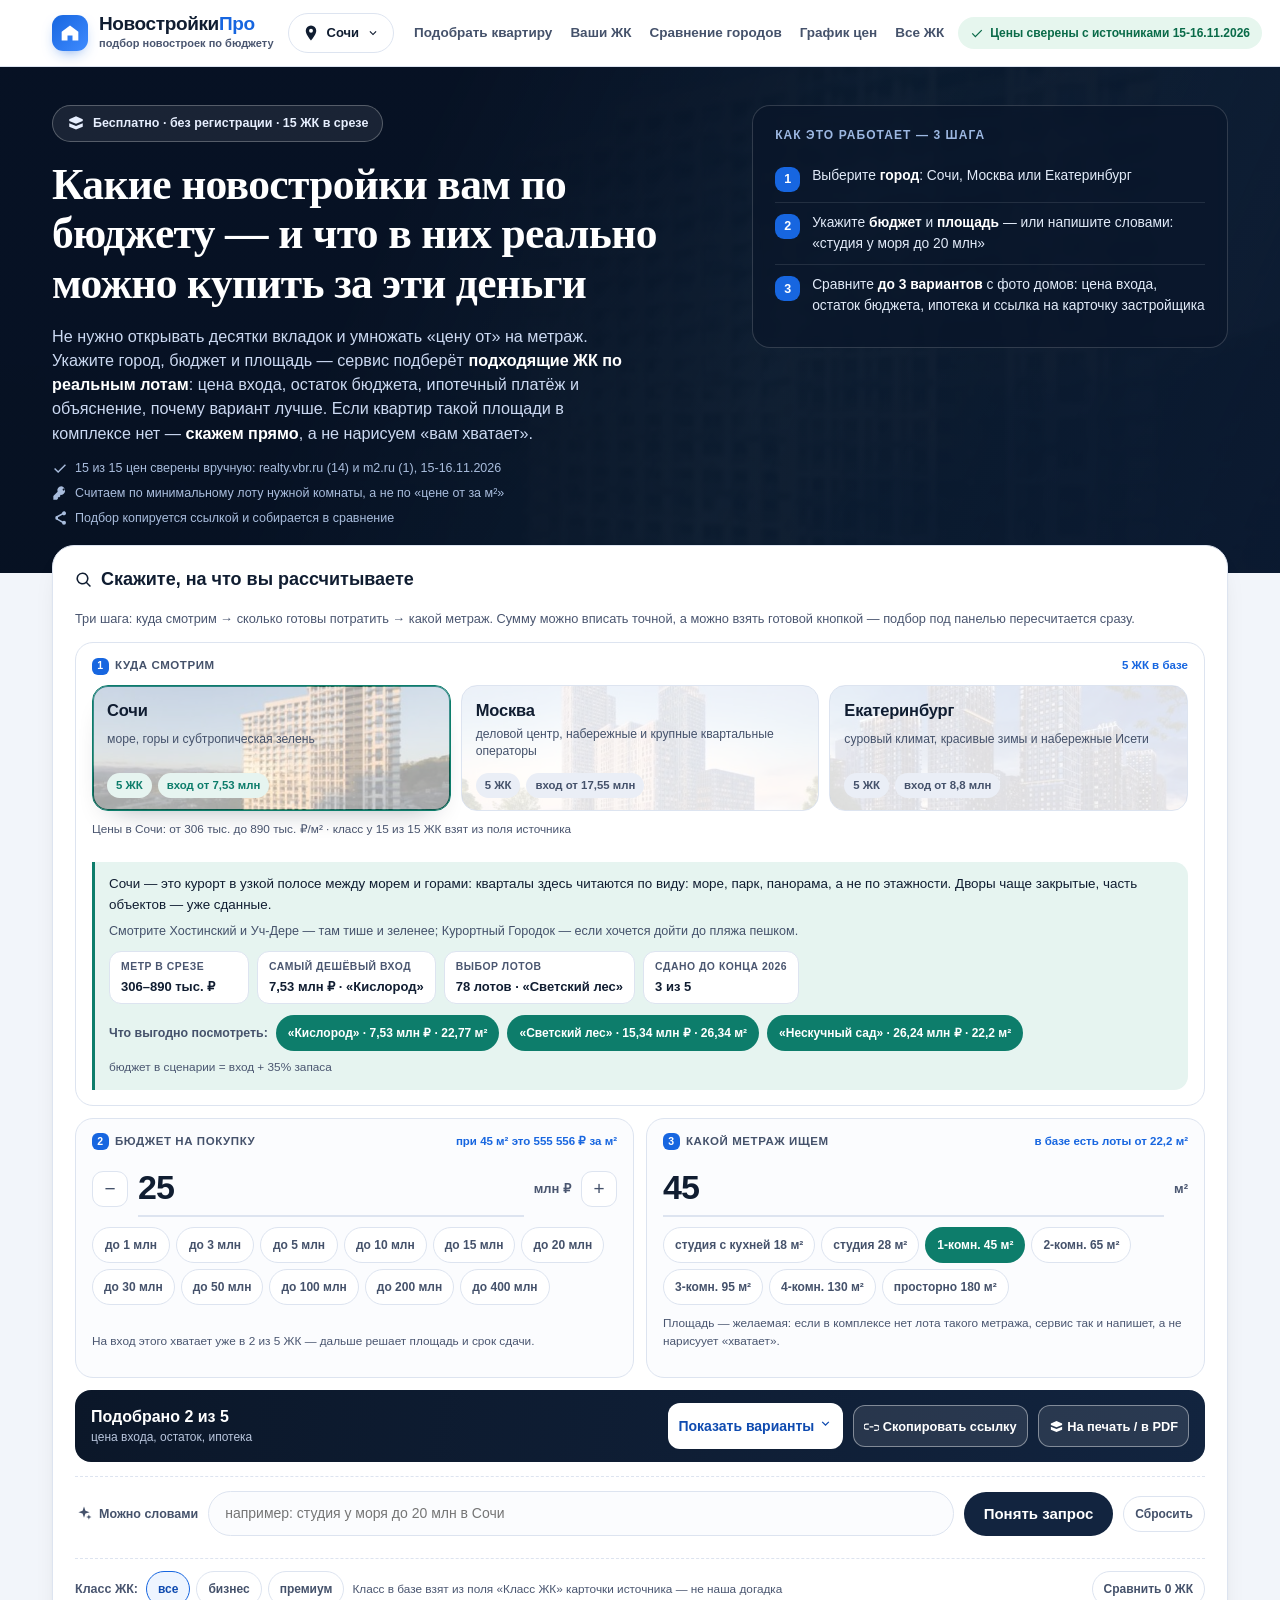
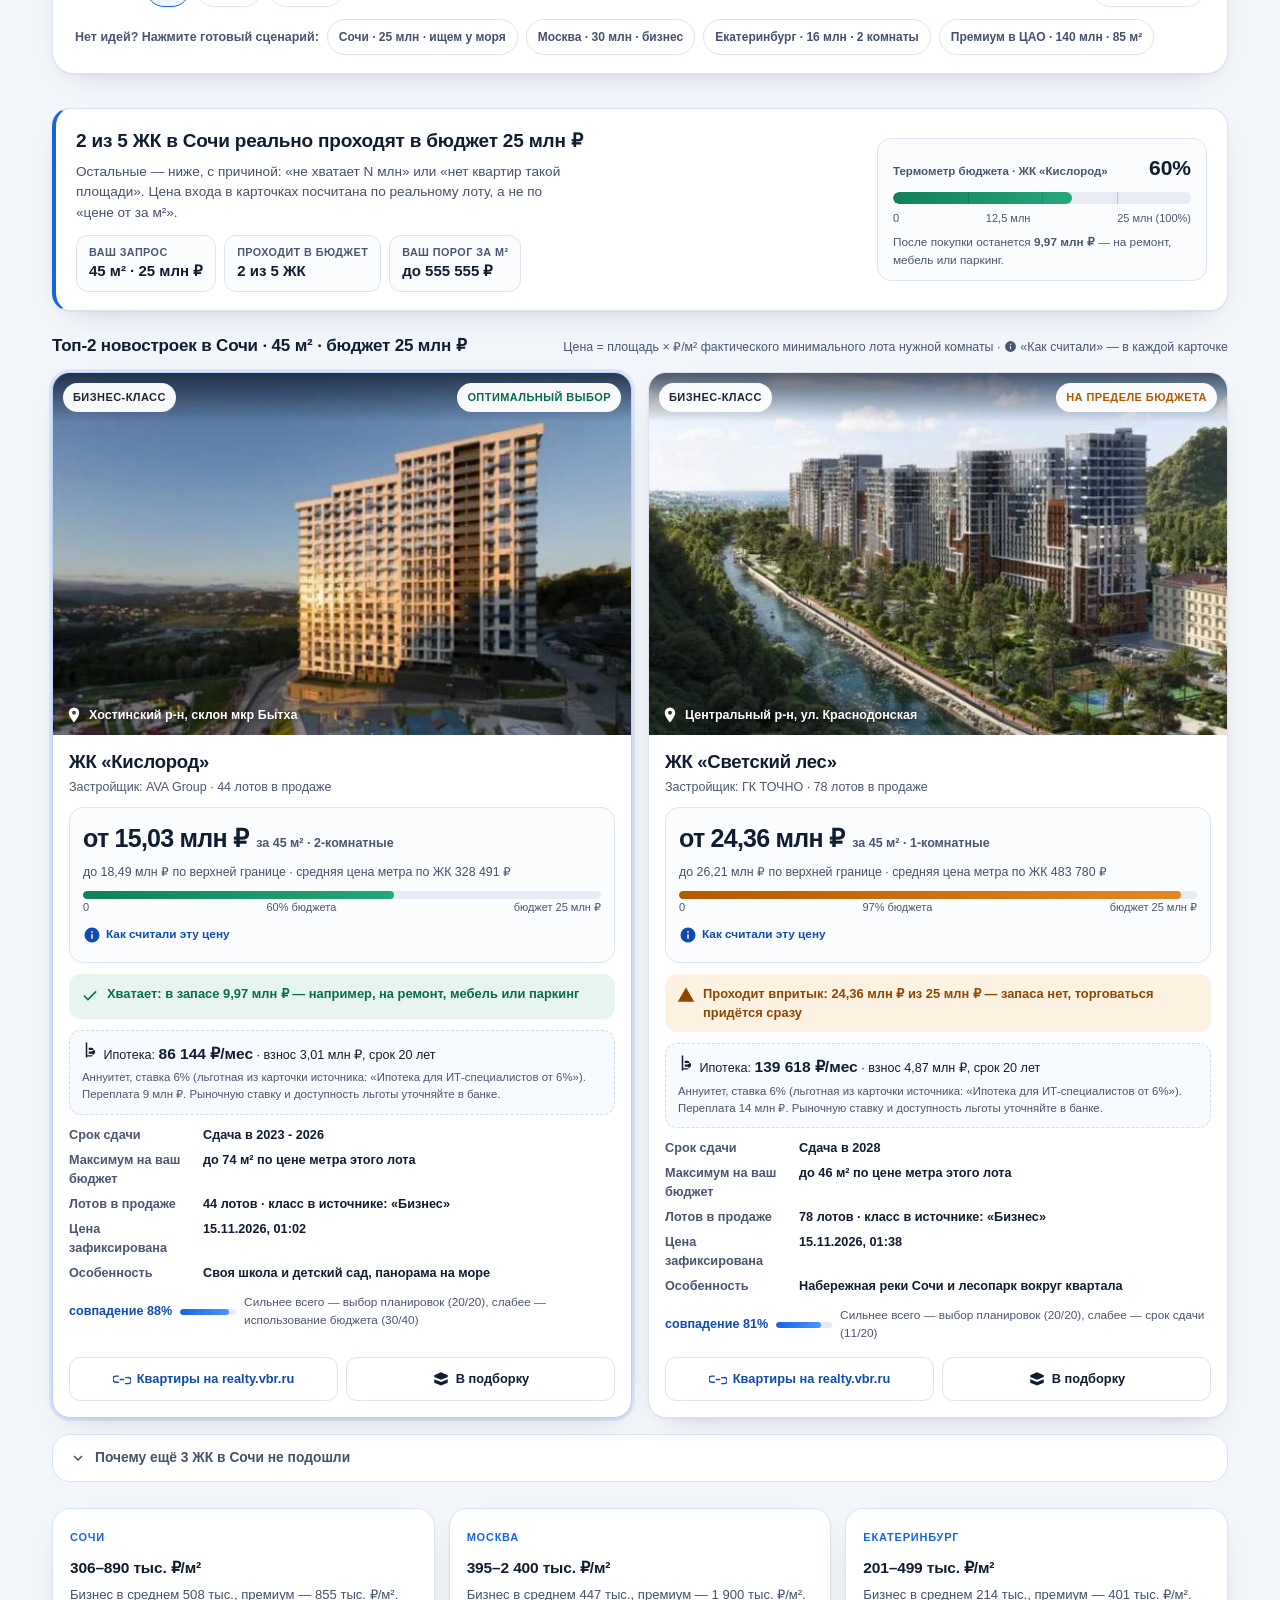
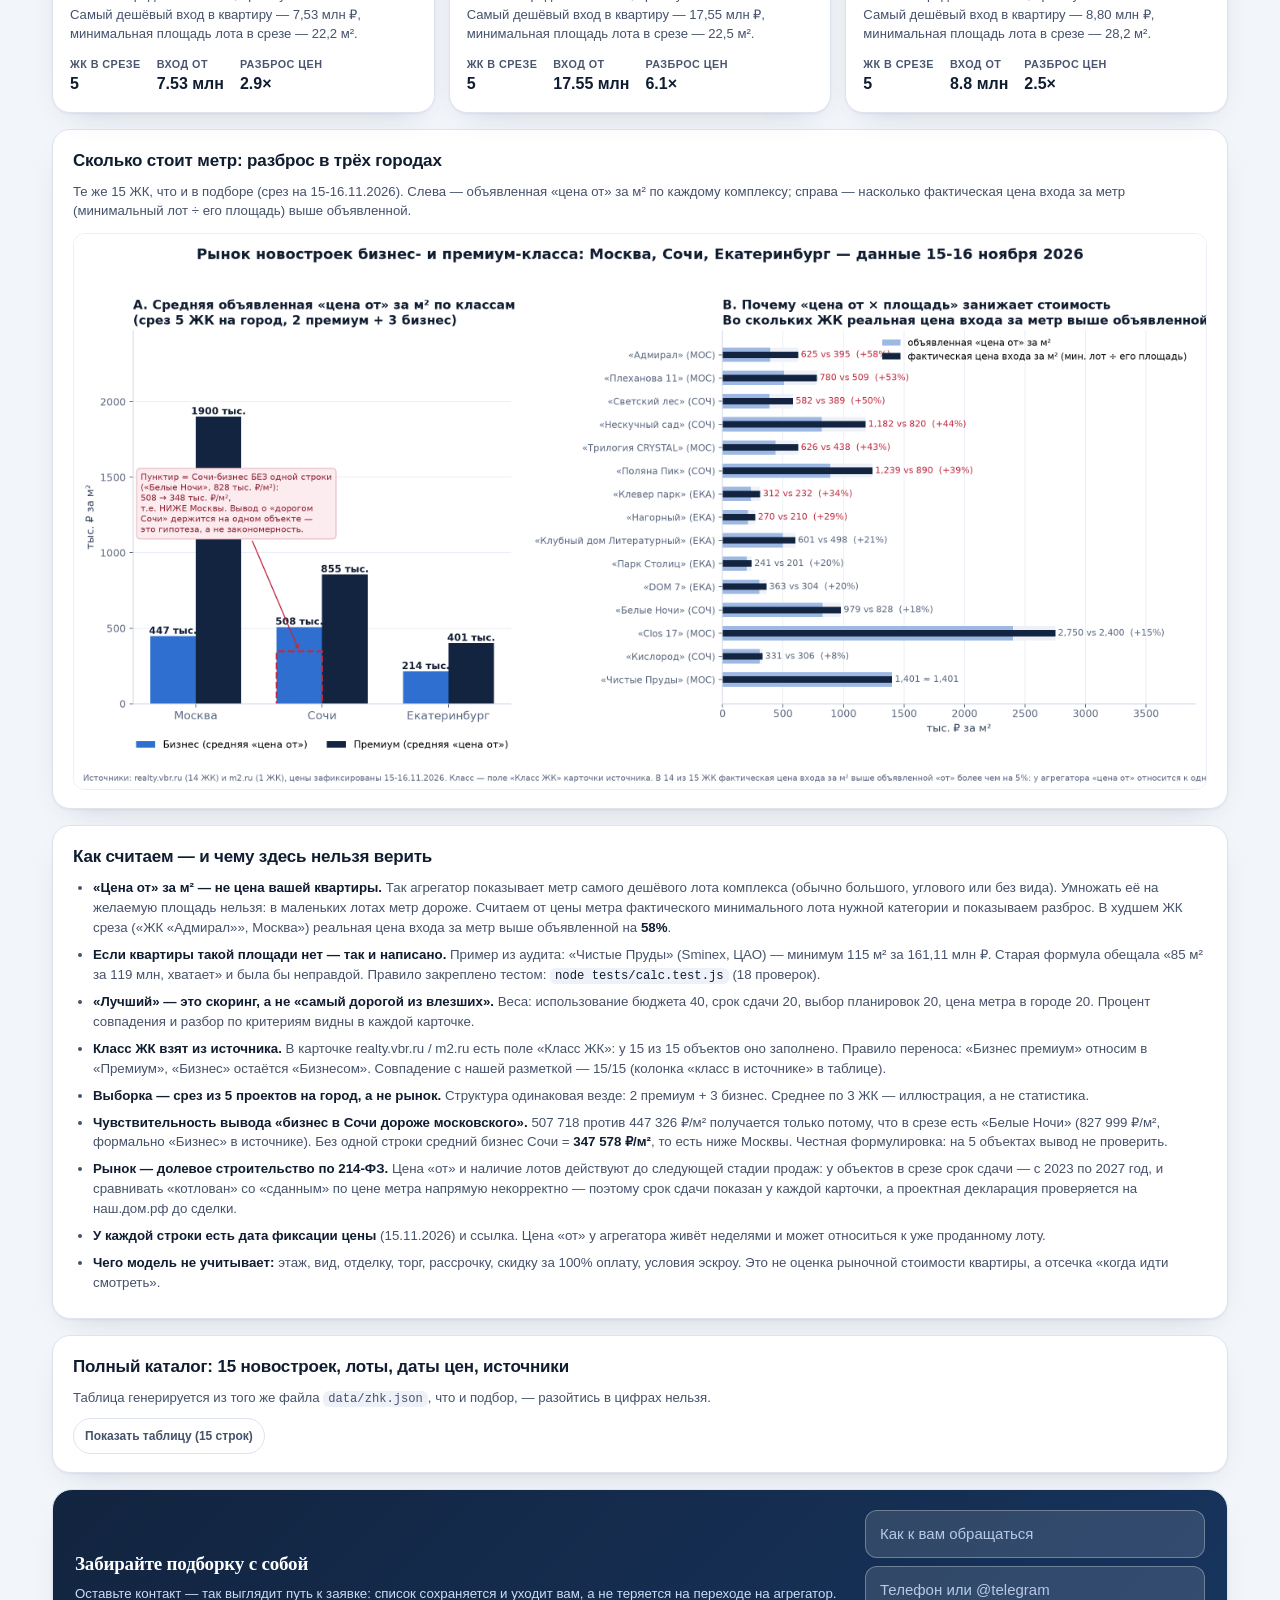
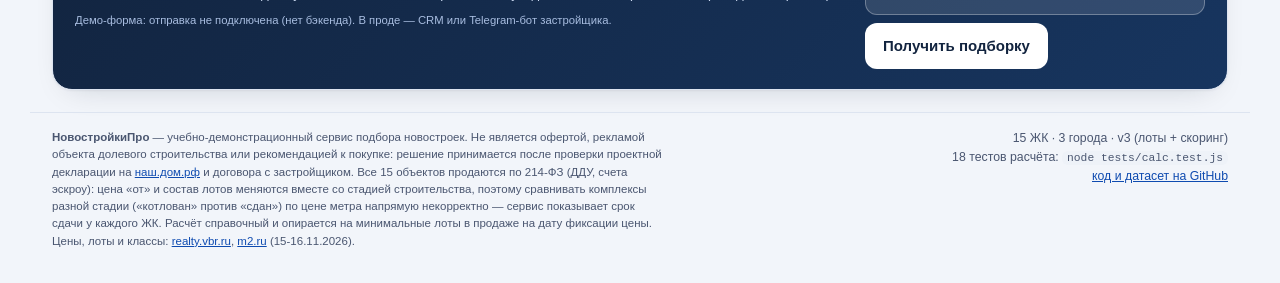
==== commit 3f1e4807: "Add files via upload" ====
--- a/index.html
+++ b/index.html
@@ -72,8 +72,15 @@
 .burger{display:none;width:44px;height:44px;border-radius:12px;border:1px solid var(--line);background:#fff;cursor:pointer;place-items:center}
 
 /* ---------- герой ---------- */
-.hero{position:relative;overflow:hidden;background:var(--ink);color:#fff;isolation:isolate}
-.hero-bg{position:absolute;inset:0;background-size:cover;background-position:center 60%;opacity:.28;filter:saturate(.85);z-index:-2}
+.hero{position:relative;overflow:hidden;background:var(--ink);color:#fff;isolation:isolate;transition:background .6s ease}
+:root{--city-accent:#1766e0;--city-soft:#eef3fb}
+.hero-bg{position:absolute;inset:0;overflow:hidden;z-index:-2;background:var(--ink)}
+.hero-photo{position:absolute;inset:-4%;background-size:cover;background-position:center 58%;opacity:0;filter:saturate(.92);
+  transition:opacity 1.1s ease}
+.hero-photo.on{opacity:.30;animation:kenburns 30s ease-out both}
+@keyframes kenburns{from{transform:scale(1.03)}to{transform:scale(1.11) translate3d(0,-1.4%,0)}}
+.hero-veil{position:absolute;inset:0;background:linear-gradient(115deg,rgba(11,23,41,.94) 0%,rgba(11,23,41,.72) 46%,rgba(11,23,41,.5) 100%)}
+.hero-veil::after{content:"";position:absolute;inset:0;background:var(--city-accent);opacity:.16;mix-blend-mode:screen;transition:background .7s ease}
 .hero::after{content:"";position:absolute;inset:0;z-index:-1;background:linear-gradient(115deg,rgba(7,17,35,.97) 30%,rgba(9,22,45,.72) 60%,rgba(11,25,48,.95))}
 .hero-inner{max-width:var(--maxw);margin:0 auto;padding:38px 22px 46px;display:grid;grid-template-columns:minmax(0,1.4fr) minmax(0,1fr);gap:34px;align-items:start}
 .hero-eyebrow{display:inline-flex;align-items:center;gap:8px;padding:8px 14px;border-radius:999px;border:1px solid rgba(255,255,255,.26);background:rgba(255,255,255,.08);font-size:12.5px;font-weight:700;color:#e7efff}
@@ -97,6 +104,65 @@
 .finder-head h2{margin:0;font-size:18px;font-weight:800;display:flex;align-items:center;gap:8px}
 .finder-head p{margin:0;font-size:12.8px;color:var(--text-muted)}
 .fields{display:grid;grid-template-columns:1.02fr 1fr 1fr 224px;gap:14px;align-items:stretch}
+/* --- шаги подбора: вертикальный сценарий, город задаёт настроение --- */
+.steps-flow{display:grid;gap:12px;grid-template-columns:minmax(0,1fr)}
+.step-duo{display:grid;grid-template-columns:minmax(0,1fr) minmax(0,1fr);gap:12px}
+.step{border:1px solid var(--line);border-radius:var(--radius);padding:14px 16px 15px;background:#fbfcfe;display:flex;flex-direction:column;gap:10px;min-width:0}
+.step-city{background:#fff}
+.city-cards{display:grid;grid-template-columns:repeat(3,minmax(0,1fr));gap:10px}
+.city-card{position:relative;overflow:hidden;display:grid;gap:2px;text-align:left;border:1px solid var(--line);border-radius:16px;
+  background:#fff;padding:12px 14px;cursor:pointer;min-height:126px;color:var(--text);font-family:inherit;
+  transition:transform .38s cubic-bezier(.2,.7,.2,1),box-shadow .38s,border-color .38s}
+.city-card:hover{transform:translateY(-2px);box-shadow:0 12px 28px -16px rgba(11,23,41,.38)}
+.city-card:focus-visible{outline:2px solid var(--city-accent);outline-offset:2px}
+.city-photo{position:absolute;inset:0;width:100%;height:100%;object-fit:cover;opacity:.14;filter:saturate(1.05);
+  transition:opacity .5s ease,transform .8s cubic-bezier(.2,.7,.2,1)}
+.city-name,.city-mood,.city-meta{position:relative}
+.city-name{font-size:16.5px;font-weight:800;letter-spacing:-.01em}
+.city-mood{font-size:12.2px;line-height:1.4;color:var(--text-secondary)}
+.city-meta{display:flex;gap:6px;flex-wrap:wrap;margin-top:auto;padding-top:8px}
+.city-meta i{font-style:normal;font-size:11.4px;font-weight:700;border-radius:999px;padding:4px 9px;
+  background:var(--line-2);color:var(--text-secondary);transition:background .4s,color .4s}
+.city-card[aria-selected="true"]{border-color:var(--cc);box-shadow:inset 0 0 0 1px var(--cc),0 14px 30px -20px rgba(11,23,41,.45)}
+.city-card[aria-selected="true"] .city-photo{opacity:.36;transform:scale(1.07)}
+.city-card[aria-selected="true"] .city-meta i{background:var(--cc-soft);color:var(--cc)}
+/* карточка настроения города */
+.mood{margin:2px 0 0;border-left:3px solid var(--city-accent);background:var(--city-soft);border-radius:0 14px 14px 0;padding:12px 14px 13px}
+.mood.in{animation:moodIn .6s cubic-bezier(.2,.7,.2,1) both}
+@keyframes moodIn{from{opacity:0;transform:translateY(10px)}to{opacity:1;transform:none}}
+.mood-lead{margin:0;font-size:13.4px;line-height:1.52;color:var(--text)}
+.mood-hint{margin:7px 0 0;font-size:12.6px;line-height:1.45;color:var(--text-secondary)}
+.mood-facts{display:flex;flex-wrap:wrap;gap:8px;margin-top:11px}
+.fact{display:grid;gap:2px;background:#fff;border:1px solid var(--line);border-radius:12px;padding:7px 11px;min-width:140px}
+.fact i{font-style:normal;font-size:10.4px;font-weight:800;letter-spacing:.05em;text-transform:uppercase;color:var(--text-muted)}
+.fact b{font-size:13px;font-variant-numeric:tabular-nums}
+.mood-deals{display:flex;flex-wrap:wrap;gap:8px;align-items:center;margin-top:11px}
+.mood-deals>b{font-size:12.4px;color:var(--text-secondary)}
+.chip.deal{background:var(--city-accent);border-color:transparent;color:#fff;font-weight:700}
+.chip.deal:hover{filter:brightness(1.07)}
+/* поля ввода вместо ползунков */
+.amount.big{display:flex;align-items:center;gap:10px;flex-wrap:wrap}
+.amount.big input{flex:1 1 110px;min-width:90px;border:0;border-bottom:2px solid var(--line);background:none;padding:2px 0;
+  font-size:34px;font-weight:800;letter-spacing:-.03em;font-variant-numeric:tabular-nums;color:var(--text);
+  transition:border-color .3s}
+.amount.big input:focus{outline:none;border-bottom-color:var(--city-accent)}
+.amount.big .unit{font-size:13px;font-weight:700;color:var(--text-muted)}
+.nudge{width:36px;height:36px;flex:none;border-radius:11px;border:1px solid var(--line);background:#fff;color:var(--text-secondary);
+  font-size:19px;line-height:1;cursor:pointer;transition:border-color .25s,color .25s,transform .25s}
+.nudge:hover{border-color:var(--city-accent);color:var(--city-accent);transform:translateY(-1px)}
+.presets .chip{min-width:78px;justify-content:center;text-align:center}
+.presets .chip[aria-pressed="true"]{background:var(--city-accent);border-color:transparent;color:#fff;font-weight:700}
+/* полоса результата под полями */
+.cta-bar{display:flex;align-items:center;gap:10px;flex-wrap:wrap;margin-top:12px;padding:13px 16px;border-radius:16px;
+  background:linear-gradient(100deg,var(--ink),var(--ink-2));color:#fff}
+.cta-bar .cta-count{line-height:1.25}
+.cta-bar .big{font-size:16px;font-weight:800}
+.cta-bar .small{font-size:12px;color:#b9c6dd}
+.cta-bar .btn-go{margin-left:auto}
+/* анимация переключения города */
+.finder.city-switch .step{animation:stepIn .5s cubic-bezier(.2,.7,.2,1) both}
+.finder.city-switch .step-duo .step:nth-child(2){animation-delay:.07s}
+@keyframes stepIn{from{opacity:.35;transform:translateY(6px) scale(.995)}to{opacity:1;transform:none}}
 .field{border:1px solid var(--line);border-radius:var(--radius);padding:13px 14px 14px;background:#fbfcfe;display:flex;flex-direction:column;gap:10px;min-height:196px}
 .field-top{display:flex;align-items:center;justify-content:space-between;gap:6px;white-space:nowrap}
 .step-tag{font-size:11.5px;font-weight:800;text-transform:uppercase;letter-spacing:.05em;color:var(--text-secondary);display:inline-flex;align-items:center}
@@ -128,6 +194,9 @@
 .classbar{margin-top:12px;display:flex;gap:8px;align-items:center;flex-wrap:wrap;border-top:1px dashed var(--line);padding-top:12px}
 .classbar>b{font-size:12.5px;color:var(--text-muted)}
 .classbar .grow{margin-left:auto}
+.v-pill.lift{cursor:pointer;font-family:inherit;text-align:left;border:1px dashed var(--city-accent);
+  background:var(--city-soft);transition:background .25s,transform .25s}
+.v-pill.lift:hover{transform:translateY(-1px);background:#fff}
 .compare-out{margin-top:10px;width:100%;font-family:ui-monospace,SFMono-Regular,Menlo,Consolas,monospace;font-size:12.4px;white-space:pre-wrap;background:#fbfcfe;border:1px solid var(--line);border-radius:12px;padding:12px 14px}
 .scenes{margin-top:12px;display:flex;gap:8px;align-items:center;flex-wrap:wrap}
 .scenes>b{font-size:12.5px;color:var(--text-muted)}
@@ -267,6 +336,17 @@
 @media (max-width:1180px){
   .nav{display:none}.burger{display:grid}
   .fields{grid-template-columns:1fr 1fr}
+  .city-cards{grid-template-columns:repeat(3,minmax(0,1fr));gap:6px}
+  .city-card{min-height:44px;padding:9px 7px;border-radius:13px}
+  .step-city{padding:11px 10px 12px}
+  .city-name{font-size:12.2px;letter-spacing:-.25px;line-height:1.2}
+  .city-mood,.city-meta{display:none}
+  .city-photo{opacity:.1}
+  .step-duo{grid-template-columns:minmax(0,1fr)}
+  .field-top{white-space:normal}
+  .amount.big input{font-size:29px}
+  .cta-bar .btn-go{margin-left:0;width:100%;justify-content:center}
+  .cta-bar .btn-ghost-light{flex:1 1 44%}
   .field-cta{grid-column:span 2;min-height:0;flex-direction:row;justify-content:space-between;align-items:center;flex-wrap:wrap;text-align:left}
   .field-cta>div{flex:1 1 200px}
   .btn-go,.btn-ghost-light{width:auto;flex:1 1 180px}
@@ -276,6 +356,10 @@
 @media (max-width:720px){
   body{font-size:14.5px}
   .fields{grid-template-columns:1fr}.field-cta{grid-column:auto}.field{min-height:0}
+  .mood{padding:10px 11px}
+  .mood-lead{font-size:12.8px;line-height:1.45}
+  .note-soft{display:none}
+  .presets .chip{font-size:12.4px}.fact{min-width:calc(50% - 4px)}.presets .chip{flex:1 1 calc(33.3% - 6px);min-width:0}
   .hero h1{font-size:26px}
   .topbar-inner{padding:0 12px;gap:8px}.stamp{display:none}
   .brand-name,.brand-tag{display:none}.brand{gap:0}
@@ -300,6 +384,7 @@
   td.num{white-space:normal}
   tr[data-fits] td:first-child{box-shadow:none}
 }
+@media (prefers-reduced-motion:reduce){.mood.in,.finder.city-switch .step,.hero-photo.on{animation:none}.city-card,.city-photo,.hero-photo,.nudge{transition:none}}
 @media print{.topbar,.finder-wrap,.hero-bg,.lead,.burger{display:none}.card,.verdict,.block .inner{box-shadow:none}}
 </style>
 </head>
@@ -344,10 +429,10 @@
       </div>
       <nav class="nav" id="main-nav" aria-label="Разделы">
         <a href="#finder">Подобрать квартиру</a>
-        <a href="#results">Ваши 3 ЖК</a>
+        <a href="#results">Ваши ЖК</a>
         <a href="#sheet">Сравнение городов</a>
         <a href="#chart">График цен</a>
-        <a href="#catalog">Все 15 ЖК</a>
+        <a href="#catalog">Все ЖК</a>
       </nav>
       <div class="topbar-right">
         <span class="stamp"><svg class="ic" aria-hidden="true" style="width:14px;height:14px"><use href="#i-check"/></svg> Цены сверены с источниками 15-16.11.2026</span>
@@ -357,13 +442,17 @@
   </header>
 
   <section class="hero">
-    <div class="hero-bg" id="heroBg" aria-hidden="true"></div>
+    <div class="hero-bg" aria-hidden="true">
+      <div class="hero-photo on" id="heroPhotoA"></div>
+      <div class="hero-photo" id="heroPhotoB"></div>
+      <div class="hero-veil"></div>
+    </div>
     <div class="hero-inner">
       <div>
         <span class="hero-eyebrow"><svg class="ic" aria-hidden="true"><use href="#i-scale"/></svg> Бесплатно · без регистрации · 15 ЖК в срезе</span>
         <h1>Какие новостройки вам по бюджету — и что в них реально можно купить за эти деньги</h1>
         <p class="hero-sub">Не нужно открывать десятки вкладок и умножать «цену от» на метраж. Укажите город, бюджет и площадь — сервис
-          подберёт <b>3 ЖК по реальным лотам</b>: цена входа, остаток бюджета, ипотечный платёж и объяснение, почему вариант лучше.
+          подберёт <b>подходящие ЖК по реальным лотам</b>: цена входа, остаток бюджета, ипотечный платёж и объяснение, почему вариант лучше.
           Если квартир такой площади в комплексе нет — <b>скажем прямо</b>, а не нарисуем «вам хватает».</p>
         <div class="hero-fine">
           <span><svg class="ic ic--in" aria-hidden="true"><use href="#i-check"/></svg> 15 из 15 цен сверены вручную: realty.vbr.ru (14) и m2.ru (1), 15-16.11.2026</span>
@@ -375,7 +464,7 @@
         <p class="steps-title">Как это работает — 3 шага</p>
         <div class="step-row"><span class="step-num" aria-hidden="true">1</span><p>Выберите <b>город</b>: Сочи, Москва или Екатеринбург</p></div>
         <div class="step-row"><span class="step-num" aria-hidden="true">2</span><p>Укажите <b>бюджет</b> и <b>площадь</b> — или напишите словами: «студия у моря до 20 млн»</p></div>
-        <div class="step-row"><span class="step-num" aria-hidden="true">3</span><p>Сравните <b>3 варианта</b> с фото домов и откройте карточку застройщика по ссылке</p></div>
+        <div class="step-row"><span class="step-num" aria-hidden="true">3</span><p>Сравните <b>до 3 вариантов</b> с фото домов: цена входа, остаток бюджета, ипотека и ссылка на карточку застройщика</p></div>
       </aside>
     </div>
   </section>
@@ -383,48 +472,63 @@
   <div class="finder-wrap">
     <section class="finder" id="finder" aria-labelledby="finderTitle">
       <div class="finder-head">
-        <h2 id="finderTitle"><svg class="ic" aria-hidden="true"><use href="#i-search"/></svg> Параметры вашей будущей квартиры</h2>
-        <p>Двигайте ползунки или вводите цифры — результат под панелью обновляется мгновенно</p>
+        <h2 id="finderTitle"><svg class="ic" aria-hidden="true"><use href="#i-search"/></svg> Скажите, на что вы рассчитываете</h2>
+        <p>Три шага: куда смотрим → сколько готовы потратить → какой метраж. Сумму можно вписать точной,
+          а можно взять готовой кнопкой — подбор под панелью пересчитается сразу.</p>
       </div>
 
-      <div class="fields">
-        <div class="field">
-          <div class="field-top"><span class="step-tag"><i aria-hidden="true">1</i>Город</span><span class="field-hint" id="cityCountHint"></span></div>
-          <div class="seg" role="tablist" aria-label="Город" id="cityTabs"></div>
-          <span class="field-note" id="cityPriceNote"></span>
+      <div class="steps-flow">
+        <section class="step step-city">
+          <div class="field-top">
+            <span class="step-tag"><i aria-hidden="true">1</i>Куда смотрим</span>
+            <span class="field-hint" id="cityCountHint"></span>
+          </div>
+          <div class="city-cards" role="tablist" aria-label="Город" id="cityTabs"></div>
+          <p class="field-note" id="cityPriceNote"></p>
+          <div class="mood" id="cityMood">
+            <p class="mood-lead" id="moodLead"></p>
+            <p class="mood-hint" id="moodHint"></p>
+            <div class="mood-facts" id="moodFacts"></div>
+            <div class="mood-deals" id="moodDeals"></div>
+          </div>
+        </section>
+
+        <div class="step-duo">
+          <section class="step">
+            <div class="field-top">
+              <span class="step-tag"><i aria-hidden="true">2</i>Бюджет на покупку</span>
+              <span class="field-hint" id="budgetPctHint"></span>
+            </div>
+            <div class="amount big">
+              <button class="nudge" type="button" id="budgetLess" aria-label="Уменьшить бюджет на 5 млн">−</button>
+              <input type="text" id="budgetInput" class="typed" inputmode="decimal" value="25" autocomplete="off" spellcheck="false" aria-label="Бюджет, миллионов рублей" />
+              <span class="unit" aria-hidden="true">млн ₽</span>
+              <button class="nudge" type="button" id="budgetMore" aria-label="Увеличить бюджет на 5 млн">+</button>
+            </div>
+            <div class="chips presets" role="group" aria-label="Быстрый выбор бюджета" id="budgetPresets"></div>
+            <p class="field-note" id="budgetTypeHint"></p>
+          </section>
+
+          <section class="step">
+            <div class="field-top">
+              <span class="step-tag"><i aria-hidden="true">3</i>Какой метраж ищем</span>
+              <span class="field-hint" id="maxPpmHint"></span>
+            </div>
+            <div class="amount big">
+              <input type="text" id="areaInput" class="typed" inputmode="numeric" value="45" autocomplete="off" spellcheck="false" aria-label="Площадь, квадратных метров" />
+              <span class="unit" aria-hidden="true">м²</span>
+            </div>
+            <div class="chips presets" role="group" aria-label="Типовая квартира" id="areaPresets"></div>
+            <p class="field-note note-soft">Площадь — желаемая: если в комплексе нет лота такого метража, сервис так и напишет, а не нарисуует «хватает».</p>
+          </section>
         </div>
-
-        <div class="field">
-          <div class="field-top"><span class="step-tag"><i aria-hidden="true">2</i>Бюджет на покупку</span><span class="field-hint" id="budgetPctHint"></span></div>
-          <div class="amount"><input type="number" id="budgetInput" inputmode="decimal" min="5" max="400" step="0.5" value="25" aria-label="Бюджет, миллионов рублей" /><span aria-hidden="true">млн ₽</span></div>
-          <input type="range" id="budgetRange" min="5" max="400" step="0.5" value="25" aria-label="Ползунок бюджета, миллионов рублей" />
-          <div class="chips" role="group" aria-label="Быстрый выбор бюджета">
-            <button class="chip" type="button" data-budget="10" aria-pressed="false">10 млн</button>
-            <button class="chip" type="button" data-budget="25" aria-pressed="true">25 млн</button>
-            <button class="chip" type="button" data-budget="40" aria-pressed="false">40 млн</button>
-            <button class="chip" type="button" data-budget="80" aria-pressed="false">80 млн</button>
-            <button class="chip" type="button" data-budget="150" aria-pressed="false">150 млн</button>
-          </div>
-        </div>
-
-        <div class="field">
-          <div class="field-top"><span class="step-tag"><i aria-hidden="true">3</i>Желаемая площадь</span><span class="field-hint" id="maxPpmHint"></span></div>
-          <div class="amount"><input type="number" id="areaInput" inputmode="numeric" min="18" max="250" step="1" value="45" aria-label="Площадь, квадратных метров" /><span aria-hidden="true">м²</span></div>
-          <input type="range" id="areaRange" min="18" max="250" step="1" value="45" aria-label="Ползунок площади, квадратных метров" />
-          <div class="chips" role="group" aria-label="Типовая квартира">
-            <button class="chip" type="button" data-area="28" aria-pressed="false">студия ~28 м²</button>
-            <button class="chip" type="button" data-area="45" aria-pressed="true">1-комн ~45 м²</button>
-            <button class="chip" type="button" data-area="65" aria-pressed="false">2-комн ~65 м²</button>
-            <button class="chip" type="button" data-area="95" aria-pressed="false">3-комн ~95 м²</button>
-          </div>
-        </div>
-
-        <div class="field field-cta">
-          <div><span class="big" id="ctaCount">Подобрано 3 ЖК</span><br /><span class="small" id="ctaNote">цена входа, остаток, ипотека</span></div>
-          <button class="btn-go" type="button" id="goBtn">Показать варианты <svg class="ic" aria-hidden="true" style="width:15px;height:15px"><use href="#i-chev"/></svg></button>
-          <button class="btn-ghost-light" type="button" id="shareBtn"><svg class="ic" aria-hidden="true" style="width:15px;height:15px;vertical-align:-3px"><use href="#i-link"/></svg> <span id="shareLabel">Скопировать ссылку</span></button>
-          <button class="btn-ghost-light" type="button" id="printBtn"><svg class="ic" aria-hidden="true" style="width:15px;height:15px;vertical-align:-3px"><use href="#i-scale"/></svg> На печать / в PDF</button>
-        </div>
+      </div>
+
+      <div class="cta-bar">
+        <span class="cta-count"><span class="big" id="ctaCount">Подобрано 3 ЖК</span><br /><span class="small" id="ctaNote">цена входа, остаток, ипотека</span></span>
+        <button class="btn-go" type="button" id="goBtn">Показать варианты <svg class="ic" aria-hidden="true" style="width:15px;height:15px"><use href="#i-chev"/></svg></button>
+        <button class="btn-ghost-light" type="button" id="shareBtn"><svg class="ic" aria-hidden="true" style="width:15px;height:15px;vertical-align:-3px"><use href="#i-link"/></svg> <span id="shareLabel">Скопировать ссылку</span></button>
+        <button class="btn-ghost-light" type="button" id="printBtn"><svg class="ic" aria-hidden="true" style="width:15px;height:15px;vertical-align:-3px"><use href="#i-scale"/></svg> На печать / в PDF</button>
       </div>
 
       <div class="nl">
@@ -828,7 +932,7 @@
  *
  * Как обновляется экран:
  *  · карточки создаются один раз на ЖК и переиспользуются (cardCache) — <img> не пересоздаётся,
- *    поэтому перерисовка на каждое движение ползунка не парсит заново фото;
+ *    поэтому перерисовка на каждое изменение бюджета/метража не парсит заново фото;
  *  · меняются только textContent / className / style.width;
  *  · тяжёлые блоки (таблица, шпаргалка) пересобираются по событию, а не на каждый тик.
  */
@@ -841,6 +945,29 @@
   var $ = function (id) { return document.getElementById(id); };
   var CITY_PREP = { "Сочи": "в Сочи", "Москва": "в Москве", "Екатеринбург": "в Екатеринбурге" };
   var CLASS_FILTERS = ["Все", "Бизнес", "Премиум"];
+  /* Настроение города: одна короткая строка про характер места + акцент в интерфейс.
+     Числа рядом сервис берёт из данных, а не из этого словаря. */
+  var CITY_MOOD = {
+    "Сочи": {
+      slug: "sochi", accent: "#0d7d6b", soft: "#e6f4f0",
+      mood: "море, горы и субтропическая зелень",
+      lead: "Сочи — это курорт в узкой полосе между морем и горами: кварталы здесь читаются по виду: море, парк, панорама, а не по этажности. Дворы чаще закрытые, часть объектов — уже сданные.",
+      hint: "Смотрите Хостинский и Уч-Дере — там тише и зеленее; Курортный Городок — если хочется дойти до пляжа пешком."
+    },
+    "Москва": {
+      slug: "msk", accent: "#1a4fd6", soft: "#e8eefc",
+      mood: "деловой центр, набережные и крупные квартальные операторы",
+      lead: "Москва в этом срезе — про плотную городскую ткань: крупные девелоперы, дворы без машин, рядом парки и вода. Метр здесь дороже, чем в двух других городах среза, и это единственный город, где премиум уходит за 2 млн ₽/м².",
+      hint: "Печатники и Хорошёво-Мнёвники — кварталы у воды; ЦАО — если важен адрес, а не метраж: там вход от 161 млн."
+    },
+    "Екатеринбург": {
+      slug: "ekb", accent: "#9a5a12", soft: "#f8efe4",
+      mood: "суровый климат, красивые зимы и набережные Исети",
+      lead: "Екатеринбург — город крепких квартальных структур: набережные, парки, виды на воду и самый доступный метр в нашем срезе. Здесь реально взять 60 м² за 16 млн и получить готовый дом.",
+      hint: "Чкаловский (м. Чкаловская) и ВИЗ — набережная и транспорт; Октябрьский — выход в ЦПКиО прямо из двора."
+    }
+  };
+  function theme(c) { return CITY_MOOD[c] || { slug: "", accent: "#1766e0", soft: "#eef3fb", mood: "", lead: "", hint: "" }; }
 
   var state = { city: "Сочи", budget: 25, area: 45, klass: "Все", query: "" };
   var cardCache = new Map();
@@ -848,7 +975,13 @@
   var last = null;     // последний результат match()
 
   /* ------------------------------------------------------------------ утилиты */
-  function clamp(v, a, b) { v = typeof v === "number" ? v : parseFloat(v); return isNaN(v) ? a : Math.min(b, Math.max(a, v)); }
+  function parseNum(v) { return typeof v === "number" ? v : parseFloat(String(v).replace(/\s/g, "").replace(",", ".")); }
+  function clamp(v, a, b) { v = parseNum(v); return isNaN(v) ? a : Math.min(b, Math.max(a, v)); }
+  function money(v) {
+    var s = dec(v);
+    if (s.indexOf(",") < 0) return s;               // целое: 140 -> "140", не "14"
+    return s.replace(/0+$/, "").replace(/,$/, "");  // 27,50 -> "27,5"
+  }
   function num(v, d) { return (d ? Number(v).toFixed(d) : String(Math.round(v))).replace(/\B(?=(\d{3})+(?!\d))/g, " "); }
   function mln(v) { return (Math.round(v * 100) / 100).toFixed(2).replace(".", ",") + " млн ₽"; }
   function dec(v) { return String(Math.round(v * 100) / 100).replace(".", ","); }
@@ -871,18 +1004,25 @@
     var tabs = $("cityTabs"), menu = $("cityDDMenu");
     tabs.innerHTML = ""; menu.innerHTML = "";
     cities().forEach(function (c) {
-      var n = cityList(c).length;
+      var list = cityList(c), t = theme(c);
+      var entry = list.length ? Math.min.apply(null, list.map(function (z) { return z.minLotMln; })) : 0;
       var b = document.createElement("button");
-      b.type = "button"; b.dataset.city = c; b.textContent = c;
+      b.type = "button"; b.className = "city-card"; b.dataset.city = c;
       b.setAttribute("role", "tab");
       b.setAttribute("aria-selected", String(c === state.city));
       b.tabIndex = c === state.city ? 0 : -1;
+      b.style.setProperty("--cc", t.accent); b.style.setProperty("--cc-soft", t.soft);
+      b.innerHTML =
+        '<img class="city-photo" alt="" aria-hidden="true" src="' + esc(photoFor(list[0] ? list[0].imgKey : "")) + '" />' +
+        '<span class="city-name">' + esc(c) + "</span>" +
+        '<span class="city-mood">' + esc(t.mood) + "</span>" +
+        '<span class="city-meta"><i>' + list.length + " ЖК</i><i>вход от " + dec(entry) + " млн</i></span>";
       b.addEventListener("click", function () { setCity(c, true); });
       tabs.appendChild(b);
 
       var m = document.createElement("button");
       m.type = "button"; m.setAttribute("role", "menuitem"); m.dataset.city = c;
-      m.innerHTML = "<span>" + esc(c) + "</span><small>" + n + " ЖК в базе</small>";
+      m.innerHTML = "<span>" + esc(c) + "</span><small>" + list.length + " ЖК · вход от " + dec(entry) + " млн</small>";
       m.addEventListener("click", function () { setCity(c, true); cityMenu(false); });
       menu.appendChild(m);
     });
@@ -908,11 +1048,97 @@
     $("cityDDLabel").textContent = state.city;
   }
 
+  var moodCity = null;
   function setCity(c, scroll) {
+    var changed = c !== state.city;
     state.city = c;
     syncCityUI();
+    if (changed) $("finder").classList.add("city-switch");
     render();
-    if (scroll) $("finder").scrollIntoView({ block: "start" });
+    if (changed) setTimeout(function () { $("finder").classList.remove("city-switch"); }, 620);
+    if (scroll) $("results").scrollIntoView({ block: "nearest" });
+  }
+
+  /* Настроение города: 3 факта из данных + до 3 «выгодных» сценария. */
+  function cityFacts(c) {
+    var list = cityList(c);
+    if (!list.length) return { facts: [], deals: [] };
+    var ppms = list.map(function (z) { return z.pricePerM2; });
+    var done = list.filter(function (z) { return z.deliveryYearTo && z.deliveryYearTo <= 2026; });
+    var cheap = list.slice().sort(function (a, b) { return a.minLotMln - b.minLotMln; })[0];
+    var wide = list.slice().sort(function (a, b) { return (b.offers || 0) - (a.offers || 0); })[0];
+    var facts = [
+      { k: "метр в срезе", v: num(Math.min.apply(null, ppms) / 1000) + "–" + num(Math.max.apply(null, ppms) / 1000) + " тыс. ₽" },
+      { k: "самый дешёвый вход", v: mln(cheap.minLotMln) + " · " + cheap.name.replace(/^(ЖК|ГК) /, "") },
+      { k: "выбор лотов", v: (wide.offers || "н/д") + " лотов · " + wide.name.replace(/^(ЖК|ГК) /, "") },
+      { k: "сдано до конца 2026", v: done.length + " из " + list.length }
+    ];
+    var deals = list.slice().sort(function (a, b) { return a.minLotMln - b.minLotMln; }).slice(0, 3).map(function (z) {
+      var a = z.lots && z.lots.length ? z.lots[0] : null;
+      return {
+        label: z.name.replace(/^(ЖК|ГК) /, "") + " · " + mln(z.minLotMln) + (a ? " · " + dec(a.minAreaM2) + " м²" : ""),
+        scene: { city: c, budget: Math.max(1, Math.ceil(z.minLotMln * 1.35)), area: a ? Math.round(a.minAreaM2 + 6) : 45, klass: "Все", q: "" }
+      };
+    });
+    return { facts: facts, deals: deals };
+  }
+
+  function renderMood() {
+    var c = state.city, t = theme(c), host = $("cityMood");
+    if (!host) return;
+    document.body.dataset.city = t.slug || "";
+    document.documentElement.style.setProperty("--city-accent", t.accent);
+    document.documentElement.style.setProperty("--city-soft", t.soft);
+    var f = cityFacts(c);
+    $("moodLead").textContent = t.lead;
+    $("moodHint").textContent = t.hint;
+    $("moodFacts").innerHTML = f.facts.map(function (x) {
+      return '<span class="fact"><i>' + esc(x.k) + "</i><b>" + esc(x.v) + "</b></span>";
+    }).join("");
+    $("moodDeals").innerHTML = f.deals.length
+      ? "<b>Что выгодно посмотреть:</b>" + f.deals.map(function (d, i) {
+          return '<button class="chip deal" type="button" data-deal="' + i + '">' + esc(d.label) + "</button>";
+        }).join("") + '<span class="field-note" style="margin:0">бюджет в сценарии = вход + 35% запаса</span>'
+      : "";
+    host._deals = f.deals;
+    // плавная смена фона шапки: два слоя, перекрёстное растворение
+    var bg = cityList(c)[0], A = $("heroPhotoA"), B = $("heroPhotoB");
+    if (bg && A && B) {
+      var front = A.classList.contains("on") ? A : B, back = front === A ? B : A;
+      back.style.backgroundImage = "url('" + photoFor(bg.imgKey) + "')";
+      requestAnimationFrame(function () { back.classList.add("on"); front.classList.remove("on"); });
+    }
+    if (moodCity !== c) {
+      moodCity = c;
+      host.classList.remove("in");
+      void host.offsetWidth;
+      host.classList.add("in");
+    }
+  }
+
+  /* Подсказка под полем бюджета: на сколько ЖК хватает уже на входе. */
+  function renderBudgetHint() {
+    var el = $("budgetTypeHint");
+    if (!el) return;
+    var list = cityList(state.city);
+    if (!list.length) { el.textContent = ""; return; }
+    var min = Math.min.apply(null, list.map(function (z) { return z.minLotMln; }));
+    var fit = list.filter(function (z) { return z.minLotMln <= state.budget; }).length;
+    el.textContent = state.budget < min
+      ? "В " + (CITY_PREP[state.city] || state.city) + " самый дешёвый вход — " + mln(min) +
+        ". Ниже покажу, на сколько не хватает и что было бы достаточно."
+      : "На вход этого хватает уже в " + fit + " из " + list.length + " ЖК — дальше решает площадь и срок сдачи.";
+  }
+
+  function bindMood() {
+    var host = $("cityMood");
+    if (!host) return;
+    $("moodDeals").addEventListener("click", function (e) {
+      var b = e.target.closest("[data-deal]");
+      if (!b || !host._deals) return;
+      var d = host._deals[parseInt(b.dataset.deal, 10)];
+      if (d) applyScene(d.scene, true);
+    });
   }
 
   function cityMenu(open) {
@@ -1029,7 +1255,7 @@
       k.meter.className = "bad";
       k.meterLabel.textContent = "не влезает";
     }
-    k.meterBudget.textContent = "бюджет " + capBudget() + " млн ₽";
+    k.meterBudget.textContent = "бюджет " + money(capBudget()) + " млн ₽";
 
     var verdict = k.verdict, mark = k.vicon;
     k.verdict.parentNode.className = "verdict-line " +
@@ -1097,49 +1323,66 @@
   function renderVerdict(res) {
     var v = $("verdict"), prep = CITY_PREP[state.city] || ("в " + state.city);
     var capNote = res.queryCapApplied
-      ? " Считаю по потолку из запроса: " + res.capMln + " млн ₽ (в поле бюджета указано " + state.budget + " млн)." : "";
+      ? " Считаю по потолку из запроса: " + money(res.capMln) + " млн ₽ (в поле бюджета указано " + money(state.budget) + " млн)." : "";
     var head, sub;
     var narrowed = res.cityCountAll > res.cityCount
       ? "Ваши слова оставили " + res.cityCount + " из " + res.cityCountAll + " ЖК " + prep + " — остальные не подходят по тексту карточки. " : "";
     if (!res.cityCount && res.cityCountAll) {
       head = "Со словами запроса не совпал ни один ЖК " + prep;
       sub = "Всего в базе по этому городу " + res.cityCountAll + " ЖК, но в их описаниях нет того, что вы написали. " +
-        "Нажмите «Сбросить» — расчёт останется на ползунках, или попробуйте слова, которые в карточках встречаются: " +
+        "Нажмите «Сбросить» — расчёт останется на обычных полях бюджета и метража, или попробуйте слова, которые в карточках встречаются: " +
         "море, парк, метро, «сдан», отделка.";
     } else if (!res.cityCount) {
       head = "Нет данных по городу «" + state.city + "»";
       sub = "В базе 15 ЖК: " + cities().join(", ") + ".";
     } else if (res.fittingCount === 0) {
       var cheap = res.cheapest ? res.cheapest.entryFloor : null;
-      head = "В бюджете " + res.capMln + " млн ₽ подходящих ЖК " + prep + " нет";
+      head = "В бюджете " + money(res.capMln) + " млн ₽ подходящих ЖК " + prep + " нет";
       sub = "Самый дешёвый вход " + prep + (state.klass !== "Все" ? " в классе «" + state.klass.toLowerCase() + "»" : "") + " — " +
         (cheap ? mln(cheap) + " (" + esc(res.cheapest.zhk.name) + ")" : "не найден") +
         "." + capNote + " " + narrowed + "Увеличьте бюджет, снимите фильтр класса или выберите другой город.";
     } else if (res.fittingCount >= res.cityCount) {
       head = "Все " + res.fittingCount + " ЖК " + prep +
         (res.cityCountAll > res.cityCount ? " (из " + res.cityCountAll + " в базе — остальные отсекает запрос)" : "") +
-        " проходят в бюджет " + res.capMln + " млн ₽";
+        " проходят в бюджет " + money(res.capMln) + " млн ₽";
       sub = "Зелёным помечены комплексы, где квартир нужной площади хватает и цена входа ниже бюджета. Лидер отобран по скорингу, а не по цене: см. «совпадение» в карточке.";
     } else {
-      head = res.fittingCount + " из " + res.cityCount + " ЖК " + prep + " реально проходят в бюджет " + res.capMln + " млн ₽";
+      head = res.fittingCount + " из " + res.cityCount + " ЖК " + prep + " реально проходят в бюджет " + money(res.capMln) + " млн ₽";
       sub = narrowed + "Остальные — ниже, с причиной: «не хватает N млн» или «нет квартир такой площади». " +
         "Цена входа в карточках посчитана по реальному лоту, а не по «цене от за м²»." + capNote;
     }
 
+    /* Не подошло ничего? Предлагаем одно конкретное действие, которое действительно что-то меняет. */
+    var lift = null, areaFix = null;
+    if (res.fittingCount === 0) {
+      var overRows = res.all.filter(function (r) { return r.status === "over" && r.cost; });
+      var unavRows = res.all.filter(function (r) { return r.status === "unavailable"; });
+      if (overRows.length) {
+        var need = Math.ceil(Math.min.apply(null, overRows.map(function (r) { return r.cost; })) * 1.08);
+        if (need > res.capMln && need <= 400) lift = need;
+      } else if (unavRows.length) {
+        var minA = Math.min.apply(null, cityList(state.city).map(function (z) { return z.minAreaM2 || 999; }));
+        if (minA < state.area) areaFix = Math.round(minA + 2);
+      }
+    }
     var leader = res.top[0];
     var pct = leader ? Math.min(100, Math.round(leader.cost / res.capMln * 100)) : 100;
     var reserve = leader ? leader.reserve : 0;
     v.innerHTML = '<div><h2>' + esc(head) + "</h2><p>" + sub + "</p>" +
       '<div class="v-pills">' +
-        '<div class="v-pill"><span>Ваш запрос</span><b>' + state.area + " м² · " + res.capMln + " млн ₽" + (state.klass !== "Все" ? " · " + state.klass.toLowerCase() : "") + "</b></div>" +
+        '<div class="v-pill"><span>Ваш запрос</span><b>' + state.area + " м² · " + money(res.capMln) + " млн ₽" + (state.klass !== "Все" ? " · " + state.klass.toLowerCase() : "") + "</b></div>" +
         '<div class="v-pill"><span>Проходит в бюджет</span><b>' + res.fittingCount + " из " + res.cityCount + " ЖК</b></div>" +
+        (lift ? '<button class="v-pill lift" type="button" id="liftBudget" data-to="' + lift + '">' +
+                "<span>Поднять бюджет до</span><b>" + lift + " млн ₽</b></button>" : "") +
+        (areaFix ? '<button class="v-pill lift" type="button" id="fixArea" data-area-to="' + areaFix + '">' +
+                "<span>Искать метраж от</span><b>" + areaFix + " м²</b></button>" : "") +
         '<div class="v-pill"><span>Ваш порог за м²</span><b>до ' + num(res.maxAffordablePpm) + " ₽</b></div>" +
       "</div></div>" +
       '<div class="thermo">' +
         '<div class="thermo-top"><span>Термометр бюджета' + (leader ? " · " + esc(leader.zhk.name) : "") + "</span><b>" + pct + "%</b></div>" +
         '<div class="thermo-track"><div class="thermo-fill ' + (pct >= 100 ? "bad" : pct > 85 ? "warn" : "") + '" style="width:' + pct + '%"></div>' +
           '<div class="thermo-ticks"><i style="left:25%"></i><i style="left:50%"></i><i style="left:75%"></i></div></div>' +
-        '<div class="thermo-legend"><span>0</span><span>' + num(res.capMln / 2) + " млн</span><span>" + res.capMln + " млн (100%)</span></div>" +
+        '<div class="thermo-legend"><span>0</span><span>' + money(res.capMln / 2) + " млн</span><span>" + money(res.capMln) + " млн (100%)</span></div>" +
         '<div style="font-size:11.8px;color:var(--text-muted);margin-top:7px">' +
           (leader
             ? (reserve > 0.001 ? "После покупки останется <b>" + mln(reserve) + "</b> — на ремонт, мебель или паркинг." : "Ни копейки запаса — берите следующий вариант по списку.")
@@ -1166,15 +1409,16 @@
     var list = cityList(state.city);
     var ppms = list.map(function (z) { return z.pricePerM2; });
     $("cityCountHint").textContent = list.length + " ЖК в базе";
-    $("cityPriceNote").textContent = "Цены в " + state.city + ": от " + num(Math.min.apply(null, ppms) / 1000) +
+    $("cityPriceNote").textContent = "Цены " + (CITY_PREP[state.city] || state.city) + ": от " + num(Math.min.apply(null, ppms) / 1000) +
       " тыс. до " + num(Math.max.apply(null, ppms) / 1000) + " тыс. ₽/м² · класс у 15 из 15 ЖК взят из поля источника";
-    $("maxPpmHint").textContent = "ваш порог: до " + num(res.maxAffordablePpm) + " ₽/м²";
-    $("budgetPctHint").textContent = "доступно " + num(res.capMln * 1e6 / state.area) + " ₽/м²";
+    var minA = Math.min.apply(null, list.map(function (z) { return z.minAreaM2 || 999; }));
+    $("maxPpmHint").textContent = minA && minA < 900 ? "в базе есть лоты от " + dec(minA) + " м²" : "";
+    $("budgetPctHint").textContent = "при " + state.area + " м² это " + num(res.capMln * 1e6 / state.area) + " ₽ за м²";
     $("ctaCount").textContent = "Подобрано " + res.top.length + " из " + res.cityCount +
       (state.klass !== "Все" ? " ЖК класса «" + state.klass.toLowerCase() + "»" : "");
     $("ctaNote").textContent = res.fittingCount ? "цена входа, остаток, ипотека" : "увеличьте бюджет или снимите фильтр";
-    var bg = list[0] ? photoFor(list[0].imgKey) : "";
-    $("heroBg").style.backgroundImage = bg ? "url('" + bg + "')" : "none";
+    renderMood();
+    renderBudgetHint();
     var q = res.query || {};
     renderIntent(q, res);
   }
@@ -1304,8 +1548,8 @@
     if (!location.search) return;
     var p = new URLSearchParams(location.search);
     if (p.get("city") && cities().indexOf(p.get("city")) >= 0) state.city = p.get("city");
-    if (p.get("budget")) state.budget = clamp(p.get("budget"), 5, 400);
-    if (p.get("area")) state.area = clamp(p.get("area"), 18, 250);
+    if (p.get("budget")) state.budget = clamp(p.get("budget"), 1, 400);
+    if (p.get("area")) state.area = clamp(p.get("area"), 12, 400);
     if (["Бизнес", "Премиум"].indexOf(p.get("klass")) >= 0) state.klass = p.get("klass");
     if (p.get("q")) state.query = String(p.get("q")).slice(0, 120);
   }
@@ -1322,7 +1566,7 @@
     renderPanelHints(res);
     renderVerdict(res);
     $("cardsH").textContent = (res.fittingCount ? "Топ-" + res.top.length : "Варианты") + " новостроек " + (CITY_PREP[state.city] || ("в " + state.city)) +
-      " · " + state.area + " м² · бюджет " + res.capMln + " млн ₽";
+      " · " + state.area + " м² · бюджет " + money(res.capMln) + " млн ₽";
     syncCards($("topCards"), res.top, true);
     syncCards($("excludedCards"), res.rest, false);
     $("excludedWrap").hidden = res.rest.length === 0;
@@ -1341,9 +1585,36 @@
 
   /* ------------------------------------------------------------------ события */
   function on(el, ev, fn) { if (el) el.addEventListener(ev, fn); }
+
+  /* Единая точка применения готового сценария: чипсы-сцены и «выгодные предложения». */
+  function applyScene(s, scroll) {
+    if (!s) return;
+    var changedCity = s.city && s.city !== state.city;
+    state.city = s.city || state.city;
+    state.budget = clamp(s.budget, 1, 400); state.area = clamp(s.area, 12, 400);
+    state.klass = s.klass || "Все"; state.query = s.q || "";
+    $("queryInput").value = state.query;
+    $("budgetInput").value = state.budget; $("areaInput").value = state.area;
+    [].forEach.call(document.querySelectorAll("[data-budget]"), function (x) { x.setAttribute("aria-pressed", String(parseFloat(x.dataset.budget) === state.budget)); });
+    [].forEach.call(document.querySelectorAll("[data-area]"), function (x) { x.setAttribute("aria-pressed", String(parseFloat(x.dataset.area) === state.area)); });
+    [].forEach.call(document.querySelectorAll("[data-klass]"), function (x) { x.setAttribute("aria-pressed", String(x.dataset.klass === state.klass)); });
+    if (changedCity) $("finder").classList.add("city-switch");
+    syncCityUI();
+    render();
+    if (changedCity) setTimeout(function () { $("finder").classList.remove("city-switch"); }, 620);
+    if (scroll) $("results").scrollIntoView({ block: "start" });
+  }
   function bind() {
-    var bi = $("budgetInput"), br = $("budgetRange"), ai = $("areaInput"), ar = $("areaRange");
-    bi.value = br.value = state.budget; ai.value = ar.value = state.area; $("queryInput").value = state.query;
+    var bi = $("budgetInput"), ai = $("areaInput");
+    bi.value = state.budget; ai.value = state.area; $("queryInput").value = state.query;
+    var BUDGETS = [1, 3, 5, 10, 15, 20, 30, 50, 100, 200, 400];
+    var AREAS = [[18, "студия с кухней"], [28, "студия"], [45, "1-комн."], [65, "2-комн."], [95, "3-комн."], [130, "4-комн."], [180, "просторно"]];
+    $("budgetPresets").innerHTML = BUDGETS.map(function (v) {
+      return '<button class="chip" type="button" data-budget="' + v + '" aria-pressed="false">до ' + v + " млн</button>";
+    }).join("");
+    $("areaPresets").innerHTML = AREAS.map(function (a) {
+      return '<button class="chip" type="button" data-area="' + a[0] + '" aria-pressed="false">' + a[1] + " " + a[0] + " м²</button>";
+    }).join("");
     var raf = 0;
     function queue() { if (raf) return; raf = requestAnimationFrame(function () { raf = 0; render(); }); }
     function stripCaps() {   // пользователь двигает ползунок сам -> убираем числовые ограничения из слов запроса
@@ -1353,18 +1624,18 @@
         .replace(/\d+\s*(м2|м²)/gi, "").replace(/\s{2,}/g, " ").trim();
       if (clean !== state.query) { state.query = clean; $("queryInput").value = clean; }
     }
-    function setBudget(v) { stripCaps(); state.budget = clamp(v, 5, 400); bi.value = state.budget; br.value = state.budget; mark("budget", state.budget); queue(); }
-    function setArea(v) { stripCaps(); state.area = clamp(v, 18, 250); ai.value = state.area; ar.value = state.area; mark("area", state.area); queue(); }
+    function setBudget(v) { stripCaps(); state.budget = clamp(v, 1, 400); bi.value = money(state.budget); mark("budget", state.budget); queue(); }
+    function setArea(v) { stripCaps(); state.area = clamp(v, 12, 400); ai.value = state.area; mark("area", state.area); queue(); }
     function mark(kind, v) {
       [].forEach.call(document.querySelectorAll("[data-" + kind + "]"), function (b) {
-        b.setAttribute("aria-pressed", String(parseFloat(b.dataset[kind]) === v));
+        b.setAttribute("aria-pressed", String(parseNum(b.dataset[kind]) === v));
       });
     }
     bi.addEventListener("input", function () { setBudget(bi.value); });
-    br.addEventListener("input", function () { setBudget(br.value); });
     ai.addEventListener("input", function () { setArea(ai.value); });
-    ar.addEventListener("input", function () { setArea(ar.value); });
     [bi, ai].forEach(function (inp) { inp.addEventListener("change", function () { inp.blur(); render(); }); });
+    on($("budgetMore"), "click", function () { setBudget(state.budget + 5); });
+    on($("budgetLess"), "click", function () { setBudget(state.budget - 5); });
     mark("budget", state.budget); mark("area", state.area);
 
     [].forEach.call(document.querySelectorAll("[data-budget]"), function (b) { b.addEventListener("click", function () { setBudget(b.dataset.budget); }); });
@@ -1392,8 +1663,13 @@
       state.query = $("queryInput").value.trim();
       var q = C.parseQuery(state.query);
       if (q.city) state.city = q.city;
-      if (q.budgetMax) state.budget = clamp(q.budgetMax, state.budget, 400);
-      if (q.areaMax) state.area = clamp(q.areaMax, 18, 250);
+      if (q.budgetMax) state.budget = clamp(q.budgetMax, 1, 400);
+      if (q.areaMax) state.area = clamp(q.areaMax, 12, 400);
+      $("budgetInput").value = state.budget; $("areaInput").value = state.area;
+      [].forEach.call(document.querySelectorAll("[data-budget],[data-area]"), function (x) {
+        var k = x.dataset.budget != null ? "budget" : "area";
+        x.setAttribute("aria-pressed", String(parseFloat(x.dataset[k]) === state[k]));
+      });
       if (q.klass) state.klass = q.klass;
       syncCityUI();
       [].forEach.call(document.querySelectorAll("[data-klass]"), function (x) { x.setAttribute("aria-pressed", String(x.dataset.klass === state.klass)); });
@@ -1410,16 +1686,28 @@
       render();
     });
     [].forEach.call(document.querySelectorAll("[data-scene]"), function (b) {
-      b.addEventListener("click", function () {
-        var s = JSON.parse(b.getAttribute("data-scene"));
-        state.city = s.city; state.budget = s.budget; state.area = s.area;
-        state.klass = s.klass || "Все"; state.query = s.q || "";
-        $("queryInput").value = state.query;
-        syncCityUI();
-        [].forEach.call(document.querySelectorAll("[data-klass]"), function (x) { x.setAttribute("aria-pressed", String(x.dataset.klass === state.klass)); });
-        render();
-        $("results").scrollIntoView({ block: "start" });
-      });
+      b.addEventListener("click", function () { applyScene(JSON.parse(b.getAttribute("data-scene")), true); });
+    });
+    bindMood();
+    document.addEventListener("click", function (e) {
+      var b = e.target && e.target.closest ? e.target.closest(".v-pill.lift") : null;
+      if (!b) return;
+      if (b.dataset.to) {
+        state.budget = clamp(b.dataset.to, 1, 400);
+        $("budgetInput").value = money(state.budget);
+        [].forEach.call(document.querySelectorAll("[data-budget]"), function (x) {
+          x.setAttribute("aria-pressed", String(parseNum(x.dataset.budget) === state.budget));
+        });
+      }
+      if (b.dataset.areaTo) {
+        state.area = clamp(b.dataset.areaTo, 12, 400);
+        $("areaInput").value = state.area;
+        [].forEach.call(document.querySelectorAll("[data-area]"), function (x) {
+          x.setAttribute("aria-pressed", String(parseNum(x.dataset.area) === state.area));
+        });
+      }
+      render();
+      $("results").scrollIntoView({ block: "nearest" });
     });
 
     $("cityDDBtn").addEventListener("click", function () { cityMenu($("cityDD").dataset.open !== "true"); });
@@ -1459,7 +1747,7 @@
       var n = $("leadName").value.trim(), c = $("leadContact").value.trim();
       if (!n || !c) { $("leadMsg").textContent = "Заполните имя и контакт — как в реальной форме с валидацией."; return; }
       var list = (last ? last.top : []).map(function (r) { return r.zhk.name + " (" + mln(r.cost) + ")"; }).join("; ");
-      $("leadMsg").textContent = "Спасибо, " + n + "! Подборка «" + state.city + " · " + state.budget + " млн · " + state.area +
+      $("leadMsg").textContent = "Спасибо, " + n + "! Подборка «" + state.city + " · " + money(state.budget) + " млн · " + state.area +
         " м²» " + (list ? " — " + list : "") + " — готова к отправке на " + c + ". (Демо: бэкенда нет, письмо не уходит.)";
       $("leadForm").reset();
     });
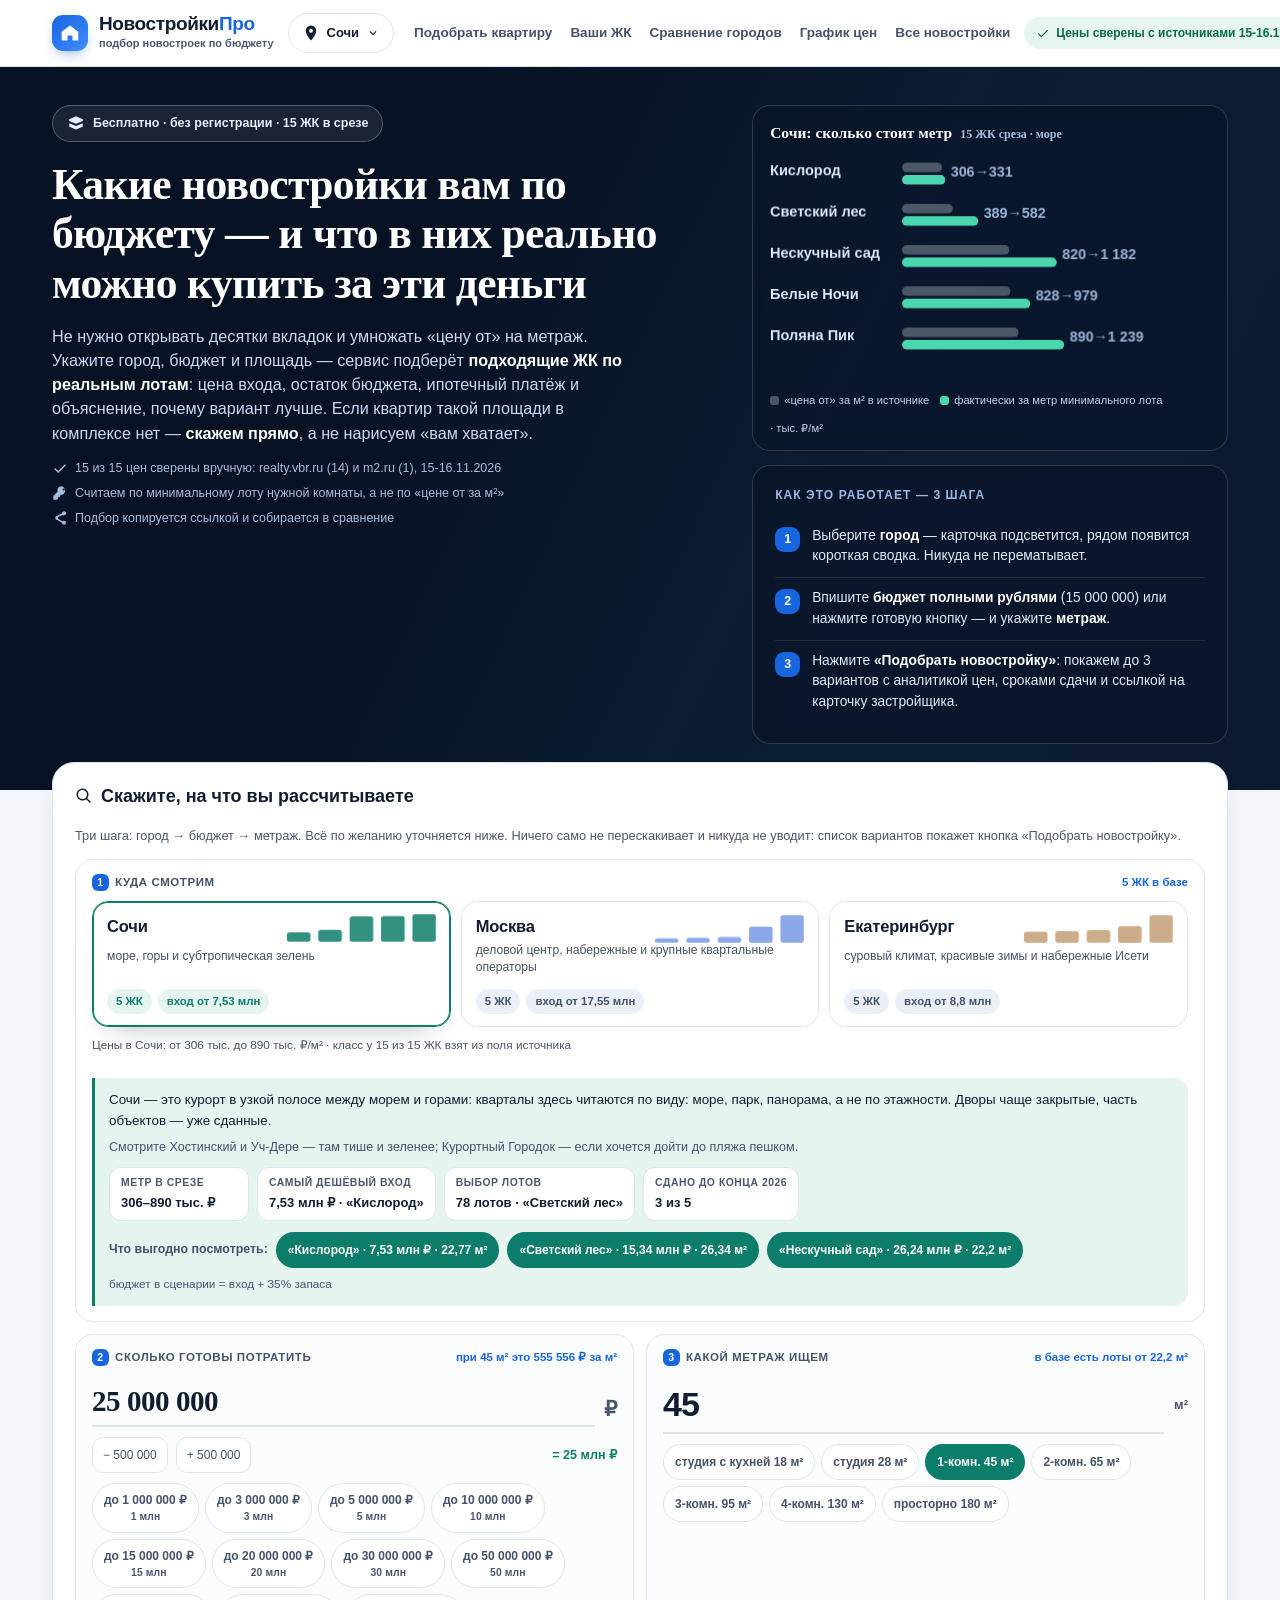
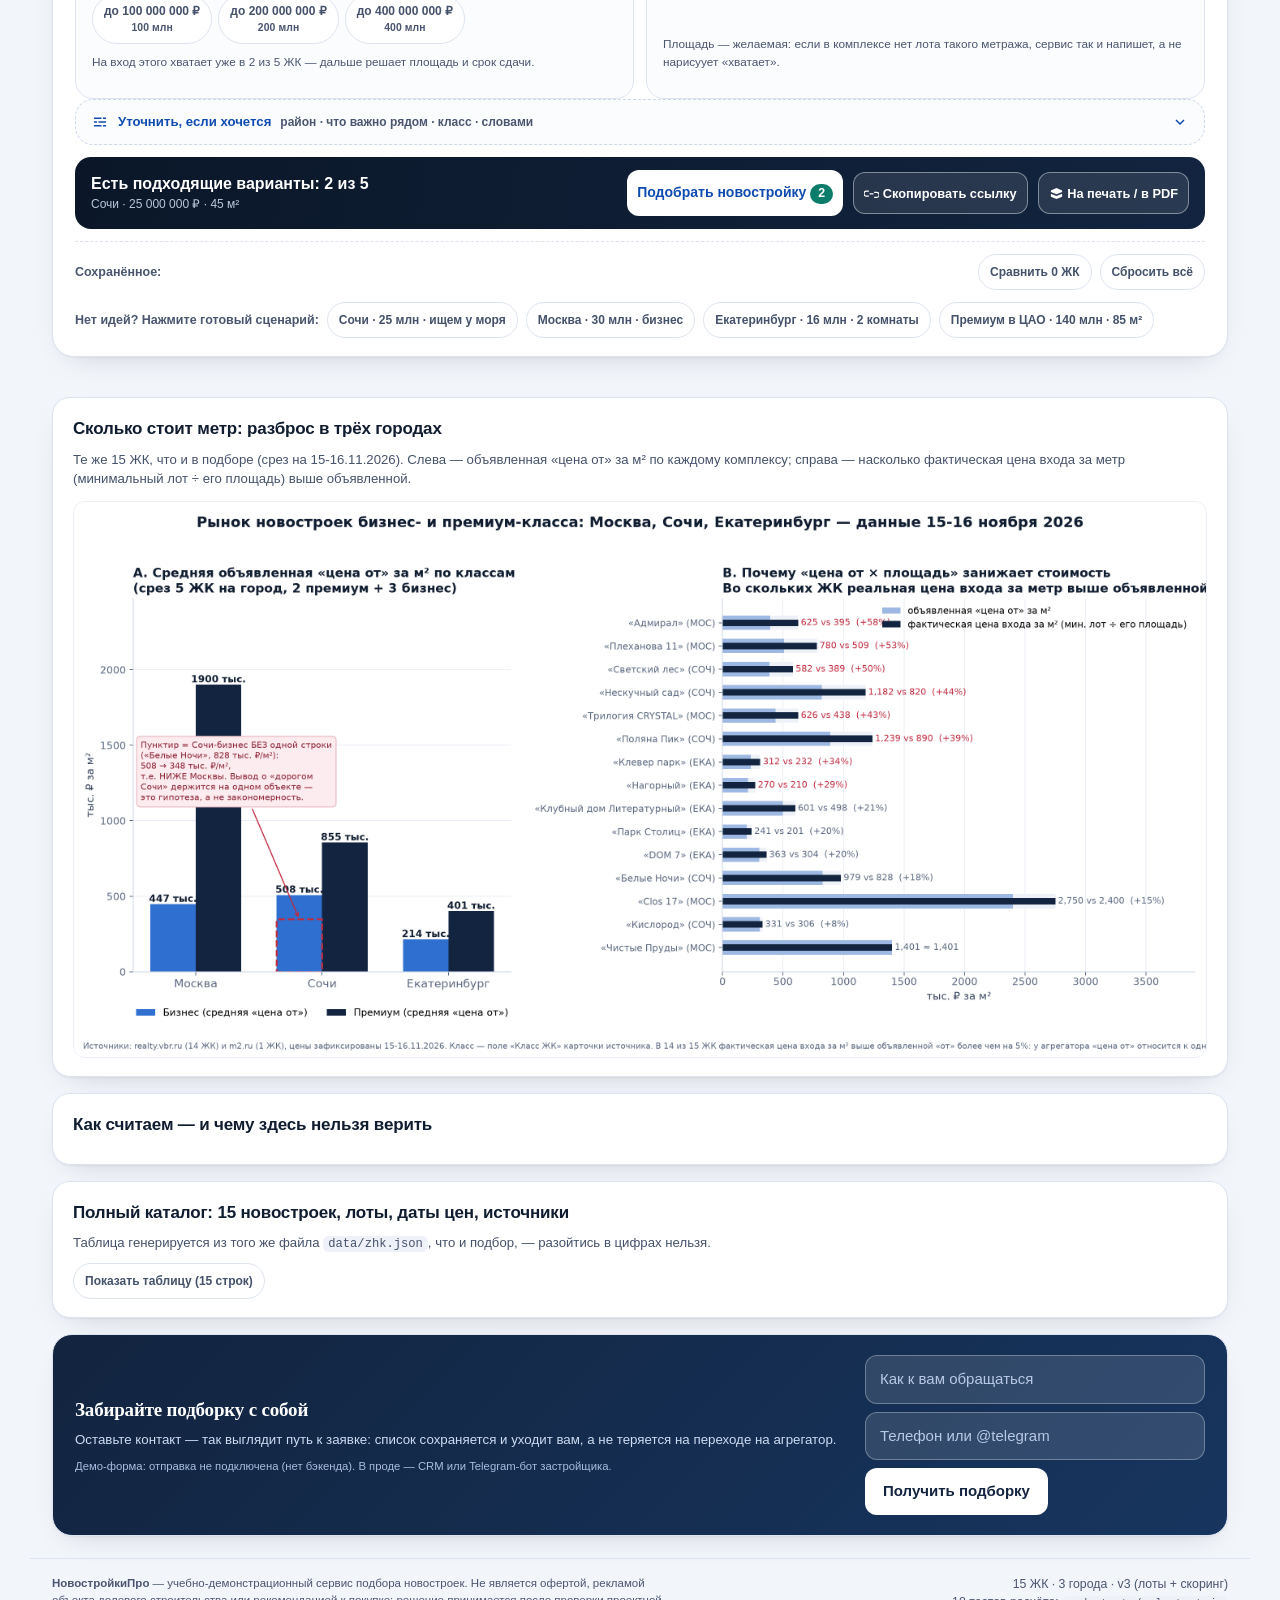
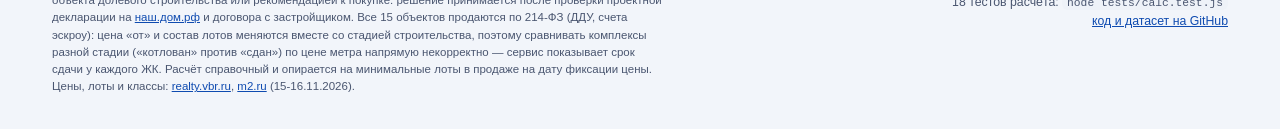
==== commit 4d73f26e: "Add files via upload" ====
--- a/index.html
+++ b/index.html
@@ -333,6 +333,125 @@
 .legal{font-size:11.5px;max-width:96ch}
 
 /* ---------- адаптива ---------- */
+[hidden]{display:none!important}
+/* ---------- бюджет полными рублями ---------- */
+.amount.rub{display:flex;align-items:flex-end;gap:9px;padding:1px 0 0}
+.amount.rub input{flex:1;min-width:0;border:0;border-bottom:2px solid var(--line);background:none;padding:2px 0;
+  font-family:var(--font-display);font-size:29px;font-weight:700;letter-spacing:-.015em;color:var(--text);
+  font-variant-numeric:tabular-nums;transition:border-color .3s ease}
+.amount.rub input:focus{outline:none;border-bottom-color:var(--city-accent)}
+.amount.rub .unit{font-family:var(--font-display);font-size:21px;font-weight:700;color:var(--text-muted);padding-bottom:2px}
+.rub-row{display:flex;align-items:center;gap:8px;flex-wrap:wrap}
+.rub-row .nudge{width:auto;padding:0 10px;font-size:12px;font-variant-numeric:tabular-nums}
+.rub-echo{margin-left:auto;font-size:12.6px;font-weight:800;color:var(--city-accent);font-variant-numeric:tabular-nums;transition:color .45s ease}
+.chips.presets .chip small{display:block;font-size:10.4px;font-weight:600;color:var(--text-muted);letter-spacing:.01em}
+.chips.presets .chip[aria-pressed="true"] small{color:rgba(255,255,255,.82)}
+/* ---------- расширенные настройки ---------- */
+.adv{border:1px dashed #cdd8ea;border-radius:var(--radius);background:#fbfcfe}
+.adv>summary{list-style:none;cursor:pointer;display:flex;align-items:center;gap:9px;padding:12px 15px;
+  font-size:13.2px;font-weight:700;color:var(--brand-blue-dark)}
+.adv>summary::-webkit-details-marker{display:none}
+.adv>summary .chev{margin-left:auto;flex:none;transition:transform .25s ease}
+.adv[open]>summary .chev{transform:rotate(180deg)}
+.adv>summary small{font-weight:600;color:var(--text-muted);font-size:12px}
+.adv-body{display:grid;gap:14px;padding:3px 15px 15px;border-top:1px solid #e6ecf6}
+.adv-row{display:grid;gap:8px}
+.adv-row>b{font-size:11.2px;letter-spacing:.07em;text-transform:uppercase;color:var(--text-secondary);font-weight:800}
+.toggles .chip{display:inline-flex;align-items:center;gap:7px}
+.toggles .chip i{width:14px;height:14px;border-radius:5px;border:1.6px solid #c3cfe3;flex:none;transition:.2s ease}
+.toggles .chip[aria-pressed="true"]{background:var(--city-accent);border-color:transparent;color:#fff}
+.toggles .chip[aria-pressed="true"] i{background:#fff;border-color:#fff;box-shadow:inset 0 0 0 2.4px var(--city-accent)}
+.toggles .chip .n{font-variant-numeric:tabular-nums;opacity:.72;font-size:11.2px;margin-left:6px}
+.adv .nl-in{display:grid;grid-template-columns:minmax(0,1fr) auto auto;gap:8px;align-items:center}
+.adv .nl-in label{grid-column:1/-1}
+.adv .nl-in input{min-width:0}
+.adv .intent{grid-column:1/-1}
+/* ---------- кнопка с числом подходящих ---------- */
+.cta-bar .btn-go b{display:inline-flex;align-items:center;justify-content:center;min-width:23px;height:20px;padding:0 6px;
+  border-radius:999px;background:var(--city-accent);color:#fff;font-size:12.4px;font-variant-numeric:tabular-nums;transition:background .4s ease}
+.cta-bar.is-dirty .btn-go{animation:pulseGo 1.6s ease-in-out infinite}
+@keyframes pulseGo{0%,100%{box-shadow:0 0 0 0 rgba(23,102,224,.4)}50%{box-shadow:0 0 0 8px rgba(23,102,224,0)}}
+.cta-hint{margin:9px 2px 0;font-size:12.3px;color:#8a5a00;display:flex;align-items:center;gap:7px}
+/* ---------- аналитическая графика вместо фото ---------- */
+.card-art{position:relative;width:100%;height:152px;overflow:hidden;background:
+  radial-gradient(130% 100% at 14% -10%,rgba(255,255,255,.16),transparent 62%),linear-gradient(150deg,#16294a,#0c1b33 64%,#102640)}
+.card-art svg{position:absolute;inset:0;width:100%;height:100%}
+.card--excluded .card-art{filter:saturate(.32) brightness(.95)}
+.city-art{position:absolute;top:9px;right:10px;width:44%;height:34px;opacity:.5;transition:opacity .45s ease,transform .45s ease}
+.city-art svg{width:100%;height:100%;display:block}
+.city-card[aria-selected="true"] .city-art{opacity:.85;transform:translateY(-1px)}
+@keyframes barUp{from{transform:scaleY(.05)}to{transform:scaleY(1)}}
+@keyframes dashIn{from{stroke-dashoffset:var(--len,600)}to{stroke-dashoffset:0}}
+@keyframes fadeUp{from{opacity:0;transform:translateY(7px)}to{opacity:1;transform:none}}
+@keyframes barX{from{transform:scaleX(.02)}to{transform:scaleX(1)}}
+.card-art text,.mk-art text{font-family:var(--font-ui);font-weight:700}
+/* Колонка графики в товарной карточке: масштаб подписей считается в JS под её
+   реальную ширину (artMini -> artBox), здесь только вес и трекинг. */
+.mk-art text{letter-spacing:0}
+.a-lbl{font-size:11px;fill:#dbe7f8}.a-val{font-size:10.4px;fill:#cddcf2}.a-note{font-size:9.4px;fill:#8ea7cd}
+.card-art .a-cap,.mk-art .a-cap{font-size:8.5px;fill:#8ea7cd;letter-spacing:.07em}
+.hero-art .h-name{font-size:10.6px;fill:#dbe7f8;font-weight:700}
+.hero-art .h-num{font-size:10.4px;fill:#9fb6da;font-weight:700}
+.a-bar{transform-box:fill-box;transform-origin:50% 100%;animation:barUp .85s cubic-bezier(.2,.8,.2,1) both}
+.a-barx{transform-box:fill-box;transform-origin:0 50%;animation:barX .9s cubic-bezier(.2,.8,.2,1) both}
+.city-art{color:var(--cc)}
+.a-line{stroke-dasharray:var(--len,600);animation:dashIn 1.15s ease-out both}
+.a-fade{animation:fadeUp .7s ease-out both}
+/* ---------- герой: панель аналитики города ---------- */
+.hero-side{display:grid;gap:14px;align-content:start}
+.hero-art{border:1px solid rgba(255,255,255,.16);border-radius:var(--radius);background:rgba(9,20,40,.5);
+  padding:15px 17px 13px;backdrop-filter:blur(6px)}
+.hero-art h3{margin:0;font-family:var(--font-display);font-size:15.5px;display:flex;align-items:baseline;gap:8px;flex-wrap:wrap}
+.hero-art h3 span{font-size:12px;font-weight:600;color:#a9bddd}
+.hero-art svg{width:100%;height:auto;display:block;margin-top:9px}
+.hero-art .ha-legend{display:flex;flex-wrap:wrap;gap:11px;margin-top:8px;font-size:11.2px;color:#c3d2ec}
+.hero-art .ha-legend i{display:inline-block;width:9px;height:9px;border-radius:3px;margin-right:5px;vertical-align:-1px}
+/* ---------- список «как в Авито» ---------- */
+.market{max-width:var(--maxw);margin:0 auto;padding:24px 22px 6px;scroll-margin-top:84px}
+.market-head{display:grid;gap:9px;margin-bottom:14px}
+.market-head .mh-top{display:flex;align-items:baseline;justify-content:space-between;gap:14px;flex-wrap:wrap}
+.market-head h2{margin:0;font-family:var(--font-display);font-size:21px;letter-spacing:-.01em}
+.market-grid{display:grid;grid-template-columns:repeat(auto-fill,minmax(340px,1fr));gap:14px}
+@media (max-width:770px){.market-grid{grid-template-columns:repeat(auto-fill,minmax(min(300px,100%),1fr))}}
+.mk-card{display:grid;grid-template-columns:158px minmax(0,1fr);border:1px solid var(--line);border-radius:16px;background:#fff;
+  overflow:hidden;transition:box-shadow .22s ease,transform .22s ease,border-color .3s ease}
+.mk-card:hover{box-shadow:var(--shadow);transform:translateY(-2px);border-color:#c9d8f2}
+.mk-card.is-fit{border-color:#bfe4d5;box-shadow:inset 3px 0 0 var(--ok,#0f8f6c)}
+.mk-art{position:relative;min-height:242px;display:flex;flex-direction:column;background:linear-gradient(150deg,#16294a,#102640)}
+/* viewBox = фактическая ширина колонки (artBox), поэтому 1 единица = 1 CSS-пиксель */
+.mk-art svg{width:100%;height:auto;display:block}
+.mk-meter{margin:auto 10px 11px;padding:10px 0 0;border-top:1px solid rgba(255,255,255,.14);
+  display:grid;grid-template-columns:minmax(0,1fr) auto;gap:4px 6px;align-items:baseline;
+  font-family:var(--font-ui);font-weight:700}
+.mk-meter .mlab{font-size:9.4px;letter-spacing:.04em;color:#8ea7cd}
+.mk-meter .mval{font-size:13px;color:#fff;font-variant-numeric:tabular-nums;text-align:right}
+.mk-meter .mk-track{grid-column:1/-1;position:relative;height:4px;border-radius:99px;background:rgba(255,255,255,.18);margin:4px 0 2px}
+.mk-meter .mk-dot{position:absolute;top:50%;width:9px;height:9px;border-radius:50%;background:#fff;
+  transform:translate(-50%,-50%);box-shadow:0 0 0 3px rgba(74,214,174,.35)}
+.mk-meter .mmin{font-size:10px;color:#8ea7cd}
+.mk-meter .mmax{font-size:10px;color:#8ea7cd;justify-self:end}
+.mk-meter small{grid-column:1/-1;font-size:9.6px;font-weight:600;color:#7d97c0;line-height:1.35}
+.mk-body{padding:12px 14px 13px;display:grid;gap:7px;align-content:start;min-width:0}
+.mk-name{margin:0;font-family:var(--font-display);font-size:15.5px;display:flex;align-items:baseline;gap:7px;flex-wrap:wrap}
+.mk-name em{font-style:normal;font-size:10.6px;font-weight:800;letter-spacing:.05em;text-transform:uppercase;color:var(--text-muted)}
+.mk-price{font-family:var(--font-display);font-size:20px;font-weight:800;color:var(--brand-blue-dark);font-variant-numeric:tabular-nums}
+.mk-ppm{font-size:11.8px;color:var(--text-muted);font-weight:600}
+.mk-facts{display:flex;flex-wrap:wrap;gap:5px;margin:0;padding:0;list-style:none}
+.mk-facts li{font-size:11.2px;border:1px solid var(--line);border-radius:8px;padding:3px 7px;color:var(--text-secondary);background:#fbfcfe}
+.mk-foot{display:flex;align-items:center;gap:8px;flex-wrap:wrap;margin-top:1px}
+@media (max-width:770px){.mk-card{grid-template-columns:minmax(0,1fr)}.mk-meter{display:none}}
+.mk-foot a,.mk-foot button{border:1px solid var(--line);background:#fff;border-radius:10px;padding:8px 11px;font-size:12.2px;
+  font-weight:700;cursor:pointer;color:var(--brand-blue-dark);text-decoration:none;display:inline-flex;align-items:center;gap:6px;min-height:40px}
+.market-note{font-size:12.2px;color:var(--text-muted)}
+.btn-market{border:1px solid var(--line);background:#fff;border-radius:12px;padding:11px 14px;font-weight:800;font-size:13.4px;
+  cursor:pointer;color:var(--brand-blue-dark);display:inline-flex;align-items:center;gap:8px;min-height:44px}
+.btn-market:hover{background:#f3f8ff;border-color:#c4d9fa}
+.btn-market b{display:inline-flex;align-items:center;justify-content:center;min-width:22px;height:20px;padding:0 6px;border-radius:999px;
+  background:var(--city-accent);color:#fff;font-size:12px;font-variant-numeric:tabular-nums}
+.mk-cta{display:flex;align-items:center;gap:12px;flex-wrap:wrap;margin:18px 0 2px;padding:13px 15px;border-radius:16px;
+  border:1px solid var(--line);background:linear-gradient(135deg,#f7faff,#eef4ff)}
+.mk-cta p{margin:0;font-size:12.6px;color:var(--text-secondary);max-width:62ch}
+
 @media (max-width:1180px){
   .nav{display:none}.burger{display:grid}
   .fields{grid-template-columns:1fr 1fr}
@@ -344,7 +463,9 @@
   .city-photo{opacity:.1}
   .step-duo{grid-template-columns:minmax(0,1fr)}
   .field-top{white-space:normal}
-  .amount.big input{font-size:29px}
+  .amount.big input,.amount.rub input{font-size:26px}
+  .adv .nl-in{grid-template-columns:minmax(0,1fr) auto}
+  .chips.presets .chip{font-size:11.6px;padding:7px 8px}
   .cta-bar .btn-go{margin-left:0;width:100%;justify-content:center}
   .cta-bar .btn-ghost-light{flex:1 1 44%}
   .field-cta{grid-column:span 2;min-height:0;flex-direction:row;justify-content:space-between;align-items:center;flex-wrap:wrap;text-align:left}
@@ -384,8 +505,10 @@
   td.num{white-space:normal}
   tr[data-fits] td:first-child{box-shadow:none}
 }
-@media (prefers-reduced-motion:reduce){.mood.in,.finder.city-switch .step,.hero-photo.on{animation:none}.city-card,.city-photo,.hero-photo,.nudge{transition:none}}
-@media print{.topbar,.finder-wrap,.hero-bg,.lead,.burger{display:none}.card,.verdict,.block .inner{box-shadow:none}}
+@media (prefers-reduced-motion:reduce){.mood.in,.finder.city-switch .step{animation:none}
+  .a-bar,.a-line,.a-fade,.cta-bar.is-dirty .btn-go{animation:none}
+  .city-card,.city-art,.city-photo,.nudge,.mk-card{transition:none}}
+@media print{.topbar,.finder-wrap,.hero-bg,.lead,.burger,.market,.mk-cta{display:none}.card,.verdict,.block .inner{box-shadow:none}}
 </style>
 </head>
 <body>
@@ -409,6 +532,10 @@
     <symbol id="i-search" viewBox="0 0 24 24"><path d="M10 2a8 8 0 1 0 4.9 14.3l5 5 1.4-1.4-5-5A8 8 0 0 0 10 2Zm0 2a6 6 0 1 1 0 12 6 6 0 0 1 0-12Z"/></symbol>
     <symbol id="i-spark" viewBox="0 0 24 24"><path d="m12 2 1.9 5.6L19.5 9.5l-5.6 1.9L12 17l-1.9-5.6L4.5 9.5l5.6-1.9Zm6.5 10.5.9 2.6 2.6.9-2.6.9-.9 2.6-.9-2.6-2.6-.9 2.6-.9Z"/></symbol>
     <symbol id="i-scale" viewBox="0 0 24 24"><path d="M12 3 3 7v2.4L12 13l9-3.6V7Zm-9 9.4V17l9 3.6 9-3.6v-4.6L12 16Z"/></symbol>
+    <symbol id="i-sliders" viewBox="0 0 24 24"><path d="M4 6h10v2H4Zm12 0h4v2h-4ZM4 11h4v2H4Zm6 0h10v2H10ZM4 16h10v2H4Zm12 0h4v2h-4Z"/></symbol>
+    <symbol id="i-school" viewBox="0 0 24 24"><path d="M12 3 2 8l4 2.2V17l6 3 6-3v-6.8L22 8Zm0 2.6L18 8l-6 3L6 8Zm-4 6.7 4 2.1 4-2.1v3.3l-4 2-4-2Z"/></symbol>
+    <symbol id="i-grid" viewBox="0 0 24 24"><path d="M3 3h8v8H3Zm10 0h8v8h-8ZM3 13h8v8H3Zm10 0h8v8h-8Z"/></symbol>
+    <symbol id="i-crane" viewBox="0 0 24 24"><path d="M3 4h18v2h-4l-1 3h2v2h-3v9h-2v-9H7v2H5V7h3L9 5H5V3H3Z"/></symbol>
     <symbol id="i-key" viewBox="0 0 24 24"><path d="M14 2a6 6 0 0 0-5.6 8.2L2 16.6V22h5.4l1.5-1.5v-2h2l1.5-1.5v-2.2A6 6 0 1 0 14 2Zm3.5 6.5a1.6 1.6 0 1 1 0-3.2 1.6 1.6 0 0 1 0 3.2Z"/></symbol>
   </svg>
 
@@ -432,7 +559,7 @@
         <a href="#results">Ваши ЖК</a>
         <a href="#sheet">Сравнение городов</a>
         <a href="#chart">График цен</a>
-        <a href="#catalog">Все ЖК</a>
+        <a href="#market" data-open="market">Все новостройки</a>
       </nav>
       <div class="topbar-right">
         <span class="stamp"><svg class="ic" aria-hidden="true" style="width:14px;height:14px"><use href="#i-check"/></svg> Цены сверены с источниками 15-16.11.2026</span>
@@ -443,8 +570,6 @@
 
   <section class="hero">
     <div class="hero-bg" aria-hidden="true">
-      <div class="hero-photo on" id="heroPhotoA"></div>
-      <div class="hero-photo" id="heroPhotoB"></div>
       <div class="hero-veil"></div>
     </div>
     <div class="hero-inner">
@@ -460,11 +585,14 @@
           <span><svg class="ic ic--in" aria-hidden="true"><use href="#i-share"/></svg> Подбор копируется ссылкой и собирается в сравнение</span>
         </div>
       </div>
-      <aside class="steps" aria-label="Как пользоваться сервисом">
-        <p class="steps-title">Как это работает — 3 шага</p>
-        <div class="step-row"><span class="step-num" aria-hidden="true">1</span><p>Выберите <b>город</b>: Сочи, Москва или Екатеринбург</p></div>
-        <div class="step-row"><span class="step-num" aria-hidden="true">2</span><p>Укажите <b>бюджет</b> и <b>площадь</b> — или напишите словами: «студия у моря до 20 млн»</p></div>
-        <div class="step-row"><span class="step-num" aria-hidden="true">3</span><p>Сравните <b>до 3 вариантов</b> с фото домов: цена входа, остаток бюджета, ипотека и ссылка на карточку застройщика</p></div>
+      <aside class="hero-side">
+        <div class="hero-art" id="heroArt" aria-live="polite"></div>
+        <div class="steps" aria-label="Как пользоваться сервисом">
+          <p class="steps-title">Как это работает — 3 шага</p>
+          <div class="step-row"><span class="step-num" aria-hidden="true">1</span><p>Выберите <b>город</b> — карточка подсветится, рядом появится короткая сводка. Никуда не перематывает.</p></div>
+          <div class="step-row"><span class="step-num" aria-hidden="true">2</span><p>Впишите <b>бюджет полными рублями</b> (15 000 000) или нажмите готовую кнопку — и укажите <b>метраж</b>.</p></div>
+          <div class="step-row"><span class="step-num" aria-hidden="true">3</span><p>Нажмите <b>«Подобрать новостройку»</b>: покажем до 3 вариантов с аналитикой цен, сроками сдачи и ссылкой на карточку застройщика.</p></div>
+        </div>
       </aside>
     </div>
   </section>
@@ -473,8 +601,8 @@
     <section class="finder" id="finder" aria-labelledby="finderTitle">
       <div class="finder-head">
         <h2 id="finderTitle"><svg class="ic" aria-hidden="true"><use href="#i-search"/></svg> Скажите, на что вы рассчитываете</h2>
-        <p>Три шага: куда смотрим → сколько готовы потратить → какой метраж. Сумму можно вписать точной,
-          а можно взять готовой кнопкой — подбор под панелью пересчитается сразу.</p>
+        <p>Три шага: город → бюджет → метраж. Всё по желанию уточняется ниже. Ничего само не перескакивает
+          и никуда не уводит: список вариантов покажет кнопка «Подобрать новостройку».</p>
       </div>
 
       <div class="steps-flow">
@@ -496,14 +624,17 @@
         <div class="step-duo">
           <section class="step">
             <div class="field-top">
-              <span class="step-tag"><i aria-hidden="true">2</i>Бюджет на покупку</span>
+              <span class="step-tag"><i aria-hidden="true">2</i>Сколько готовы потратить</span>
               <span class="field-hint" id="budgetPctHint"></span>
             </div>
-            <div class="amount big">
-              <button class="nudge" type="button" id="budgetLess" aria-label="Уменьшить бюджет на 5 млн">−</button>
-              <input type="text" id="budgetInput" class="typed" inputmode="decimal" value="25" autocomplete="off" spellcheck="false" aria-label="Бюджет, миллионов рублей" />
-              <span class="unit" aria-hidden="true">млн ₽</span>
-              <button class="nudge" type="button" id="budgetMore" aria-label="Увеличить бюджет на 5 млн">+</button>
+            <div class="amount rub">
+              <input type="text" id="budgetRub" class="typed" inputmode="numeric" value="25 000 000" autocomplete="off" spellcheck="false" aria-label="Бюджет в рублях" />
+              <span class="unit" aria-hidden="true">₽</span>
+            </div>
+            <div class="rub-row">
+              <button class="nudge" type="button" id="budgetLess" aria-label="Уменьшить бюджет на 500 тысяч рублей">− 500 000</button>
+              <button class="nudge" type="button" id="budgetMore" aria-label="Увеличить бюджет на 500 тысяч рублей">+ 500 000</button>
+              <span class="rub-echo" id="budgetEcho">= 25 млн ₽</span>
             </div>
             <div class="chips presets" role="group" aria-label="Быстрый выбор бюджета" id="budgetPresets"></div>
             <p class="field-note" id="budgetTypeHint"></p>
@@ -524,31 +655,56 @@
         </div>
       </div>
 
-      <div class="cta-bar">
-        <span class="cta-count"><span class="big" id="ctaCount">Подобрано 3 ЖК</span><br /><span class="small" id="ctaNote">цена входа, остаток, ипотека</span></span>
-        <button class="btn-go" type="button" id="goBtn">Показать варианты <svg class="ic" aria-hidden="true" style="width:15px;height:15px"><use href="#i-chev"/></svg></button>
+      <details class="adv" id="adv">
+        <summary><svg class="ic" aria-hidden="true"><use href="#i-sliders"/></svg> Уточнить, если хочется
+          <small>район · что важно рядом · класс · словами</small>
+          <svg class="ic chev" aria-hidden="true"><use href="#i-chev"/></svg>
+        </summary>
+        <div class="adv-body">
+          <div class="adv-row">
+            <b>Район</b>
+            <span class="chips" role="group" aria-label="Район" id="districtChips"></span>
+            <p class="field-note" id="districtNote"></p>
+          </div>
+          <div class="adv-row">
+            <b>Что важно рядом</b>
+            <span class="chips toggles" role="group" aria-label="Что важно рядом" id="intentToggles"></span>
+            <p class="field-note">Галочка ищет ровно то же, что и слово в запросе: «у метро» находит ЖК, где в карточке
+              источника указано время пешком до станции. Если признака в карточке нет — комплекс просто не попадёт
+              в список, придумывать мы не будем.</p>
+          </div>
+          <div class="adv-row">
+            <b>Класс ЖК</b>
+            <span class="chips" role="group" aria-label="Фильтр по классу">
+              <button class="chip" type="button" data-klass="Все" aria-pressed="true">все</button>
+              <button class="chip" type="button" data-klass="Бизнес" aria-pressed="false">бизнес</button>
+              <button class="chip" type="button" data-klass="Премиум" aria-pressed="false">премиум</button>
+            </span>
+            <p class="field-note">Класс в базе взят из поля «Класс ЖК» карточки источника — 15 из 15, не наша догадка.</p>
+          </div>
+          <div class="adv-row nl-in">
+            <label for="queryInput"><svg class="ic" aria-hidden="true"><use href="#i-spark"/></svg> Можно словами</label>
+            <input type="search" id="queryInput" placeholder="например: студия у моря до 20 млн в Сочи" aria-describedby="intentChips" />
+            <button class="btn-query" type="button" id="queryBtn">Понять запрос</button>
+            <div class="intent" id="intentChips" aria-live="polite"></div>
+          </div>
+        </div>
+      </details>
+
+      <div class="cta-bar" id="ctaBar">
+        <span class="cta-count"><span class="big" id="ctaCount">Есть подходящие варианты: 0</span><br />
+          <span class="small" id="ctaNote">Сочи · 25 000 000 ₽ · 45 м²</span></span>
+        <button class="btn-go" type="button" id="goBtn"><span id="goLabel">Подобрать новостройку</span> <b id="goCount">0</b></button>
         <button class="btn-ghost-light" type="button" id="shareBtn"><svg class="ic" aria-hidden="true" style="width:15px;height:15px;vertical-align:-3px"><use href="#i-link"/></svg> <span id="shareLabel">Скопировать ссылку</span></button>
         <button class="btn-ghost-light" type="button" id="printBtn"><svg class="ic" aria-hidden="true" style="width:15px;height:15px;vertical-align:-3px"><use href="#i-scale"/></svg> На печать / в PDF</button>
       </div>
-
-      <div class="nl">
-        <label for="queryInput"><svg class="ic" aria-hidden="true"><use href="#i-spark"/></svg> Можно словами</label>
-        <input type="search" id="queryInput" placeholder="например: студия у моря до 20 млн в Сочи" aria-describedby="intentChips" />
-        <button class="btn-query" type="button" id="queryBtn">Понять запрос</button>
-        <button class="chip" type="button" id="resetBtn">Сбросить</button>
-        <div class="intent" id="intentChips" aria-live="polite"></div>
-      </div>
+      <p class="cta-hint" id="ctaHint" hidden><svg class="ic" aria-hidden="true" style="width:15px;height:15px"><use href="#i-warn"/></svg> Параметры изменились — нажмите «Подобрать новостройку», чтобы обновить список.</p>
 
       <div class="classbar">
-        <b>Класс ЖК:</b>
-        <span class="chips" role="group" aria-label="Фильтр по классу">
-          <button class="chip" type="button" data-klass="Все" aria-pressed="true">все</button>
-          <button class="chip" type="button" data-klass="Бизнес" aria-pressed="false">бизнес</button>
-          <button class="chip" type="button" data-klass="Премиум" aria-pressed="false">премиум</button>
-        </span>
-        <span class="field-note" style="margin:0">Класс в базе взят из поля «Класс ЖК» карточки источника — не наша догадка</span>
+        <b>Сохранённое:</b>
         <button class="chip grow" type="button" id="compareBtn">Сравнить 0 ЖК</button>
         <button class="chip" type="button" id="copyCompare" hidden>Скопировать сравнение</button>
+        <button class="chip" type="button" id="resetBtn">Сбросить всё</button>
         <pre class="compare-out" id="compareOut" hidden></pre>
       </div>
 
@@ -562,7 +718,7 @@
     </section>
   </div>
 
-  <main class="results" id="results">
+  <main class="results" id="results" hidden>
     <section class="verdict" id="verdict" aria-live="polite"></section>
 
     <div class="cards-head">
@@ -575,7 +731,29 @@
       <summary><svg class="ic" aria-hidden="true"><use href="#i-chev"/></svg> <span id="excludedTitle">Почему остальные ЖК не подошли</span></summary>
       <div class="cards" id="excludedCards"></div>
     </details>
+
+    <div class="mk-cta">
+      <button class="btn-market" type="button" id="marketBtn"><svg class="ic" aria-hidden="true"><use href="#i-grid"/></svg>
+        Посмотреть все новостройки города <b id="marketBtnCount">5</b></button>
+      <p>Здесь — только то, что прошло ваш фильтр. В списке всех новостроек города карточки идут как на площадке
+        объявлений: цена входа, метр, сроки сдачи, стадии, лоты и ссылка на источник.</p>
+    </div>
   </main>
+
+  <section class="market" id="market" hidden aria-labelledby="marketH">
+    <div class="market-head">
+      <div class="mh-top">
+        <h2 id="marketH">Все новостройки города</h2>
+        <span class="market-note" id="marketNote"></span>
+      </div>
+      <span class="chips" role="group" aria-label="Сортировка" id="marketSort"></span>
+      <span class="chips">
+        <button class="chip" type="button" id="marketAll" aria-pressed="false">Показать весь срез — 15 ЖК</button>
+        <button class="chip" type="button" id="marketClose">Вернуться к подбору</button>
+      </span>
+    </div>
+    <div class="market-grid" id="marketList"></div>
+  </section>
 
   <section class="sheet" id="sheet" aria-label="Сравнение трёх городов"></section>
 
@@ -782,6 +960,18 @@
     premium: /премиум|клубн|элит/i,
     business: /бизнес/i
   };
+
+  /* Ключи, которые можно показать пользователю как готовые «галочки» в расширенных настройках.
+     Предикатор тот же, что в разборе словесного запроса, — чип «у метро» и слово «метро» в поле
+     дают одинаковый фильтр, поэтому расхождение между ними невозможно. */
+  var INTENTS = [
+    { key: "metro",  label: "у метро",             hint: "в карточке источника указано время пешком до станции" },
+    { key: "park",   label: "у парка или сквера",   hint: "парк, лес, зелёный двор в описании объекта" },
+    { key: "sea",    label: "у моря или воды",      hint: "море, набережная, первая линия, река" },
+    { key: "school", label: "школа и детсад",       hint: "своя школа или детский сад в проекте" },
+    { key: "done",   label: "только сданные",       hint: "в сроке сдачи есть слово «сдан»" },
+    { key: "soon",   label: "сдача в 2026",         hint: "в описании фигурирует 2026 год" }
+  ];
 
   /**
    * Разбор свободного запроса («студия у моря до 20 млн в Сочи»).
@@ -829,6 +1019,27 @@
 
   function textOf(z) { return [z.district, z.feature, z.developer, z.name, z.delivery].join(" ").toLowerCase(); }
 
+  /** Проверка одного намерения по одной карточке — общая для чипов и для словесного запроса. */
+  function intentHit(zhk, key) {
+    var k = String(key || "");
+    if (k === "done") return /сдан/.test(String(zhk.delivery || "").toLowerCase());
+    // классы и комнатность — не про текст карточки: их фильтруют klass и rooms
+    if (k === "premium" || k === "business" || k === "finishing") return true;
+    if (k === "studio" || k === "one" || k === "two" || k === "three") return true;
+    return INTENT_MAP[k] ? INTENT_MAP[k].test(textOf(zhk)) : true;
+  }
+
+  /** Уникальные районы города — ровно те, что написаны в поле «Район» карточки источника. */
+  function districts(data, city) {
+    var out = [];
+    (data || []).forEach(function (z) {
+      if (z.city !== city) return;
+      var d = String(z.district || "").split(",")[0].trim();
+      if (d && out.indexOf(d) < 0) out.push(d);
+    });
+    return out.sort();
+  }
+
   /** Основной API: подобрать N вариантов в городе. */
   function match(data, params) {
     var opts = params.opts || {};
@@ -837,27 +1048,21 @@
     var city = data.filter(function (z) { return z.city === params.city; });
     var cityCountAll = city.length;
     if (params.klass && params.klass !== "Все") city = city.filter(function (z) { return z.zhkClass === params.klass; });
+    if (params.district) {
+      var dn = String(params.district).toLowerCase();
+      city = city.filter(function (z) { return String(z.district || "").toLowerCase().indexOf(dn) >= 0; });
+    }
     if (!city.length) {
       return { city: params.city, params: params, query: q, all: [], top: [], rest: [], fittingCount: 0,
         cityCount: 0, cheapest: null, capMln: params.budgetMln, queryCapApplied: false,
-        emptyReason: params.klass && params.klass !== "Все"
-          ? "в базе нет ЖК класса «" + params.klass + "» в этом городе" : "город не найден",
+        emptyReason: ((params.klass && params.klass !== "Все" ? "в базе нет ЖК класса «" + params.klass + "» в этом городе" : "") +
+          (params.district ? "нет ЖК в районе «" + params.district + "»" : "")).replace(" в этом городенет", " в этом городе и нет") || "город не найден",
         marketMin: 0, marketMax: 0, maxAffordablePpm: Math.floor(params.budgetMln * 1e6 / params.areaM2) };
     }
     if (q.intents && q.intents.length) {
-      city = city.filter(function (z) {
-        var txt = textOf(z);
-        return q.intents.every(function (k) {
-          if (k === "finishing") return true;
-          // «студия / 1-комн / 2-комн / 3-комн» — это про лоты, а не про текст карточки ЖК:
-          // их обрабатывает фильтр по rooms, здесь их делать нечего (иначе ЖК исчезал из выдачи).
-          if (k === "studio" || k === "one" || k === "two" || k === "three") return true;
-          if (k === "done") return /сдан/.test((z.delivery || "").toLowerCase());
-          if (k === "premium" || k === "business") return true;
-          if (INTENT_MAP[k]) return INTENT_MAP[k].test(txt);
-          return true;
-        });
-      });
+      // «студия / 1-комн / …» и классы — это не про текст карточки: их обрабатывают rooms и klass,
+      // поэтому intentHit для них возвращает true (иначе ЖК исчезал из выдачи).
+      city = city.filter(function (z) { return q.intents.every(function (k) { return intentHit(z, k); }); });
     }
     if (q.rooms != null) {
       var need = q.rooms === 0 ? 20 : q.rooms * 22;
@@ -920,7 +1125,8 @@
   }
 
   return {
-    WEIGHTS: WEIGHTS, match: match, evaluate: evaluate, estimate: estimate, parseQuery: parseQuery,
+    WEIGHTS: WEIGHTS, INTENTS: INTENTS, intentHit: intentHit, districts: districts,
+    match: match, evaluate: evaluate, estimate: estimate, parseQuery: parseQuery,
     mortgage: mortgage, budgetVerdict: budgetVerdict, pickLotGroup: pickLotGroup,
     minAvailableArea: minAvailableArea, fmtNum: fmtNum, mlnTxt: mlnTxt
   };
@@ -941,7 +1147,6 @@
 
   var DATA = window.ZHK_DATA || [];
   var C = window.ZHK_CALC;
-  var PHOTOS = window.ZHK_PHOTOS || null; // заполнен только в index-standalone.html
   var $ = function (id) { return document.getElementById(id); };
   var CITY_PREP = { "Сочи": "в Сочи", "Москва": "в Москве", "Екатеринбург": "в Екатеринбурге" };
   var CLASS_FILTERS = ["Все", "Бизнес", "Премиум"];
@@ -949,27 +1154,33 @@
      Числа рядом сервис берёт из данных, а не из этого словаря. */
   var CITY_MOOD = {
     "Сочи": {
-      slug: "sochi", accent: "#0d7d6b", soft: "#e6f4f0",
+      slug: "sochi", accent: "#0d7d6b", soft: "#e6f4f0", lit: "#4ad6ae",
       mood: "море, горы и субтропическая зелень",
       lead: "Сочи — это курорт в узкой полосе между морем и горами: кварталы здесь читаются по виду: море, парк, панорама, а не по этажности. Дворы чаще закрытые, часть объектов — уже сданные.",
       hint: "Смотрите Хостинский и Уч-Дере — там тише и зеленее; Курортный Городок — если хочется дойти до пляжа пешком."
     },
     "Москва": {
-      slug: "msk", accent: "#1a4fd6", soft: "#e8eefc",
+      slug: "msk", accent: "#1a4fd6", soft: "#e8eefc", lit: "#8fb0ff",
       mood: "деловой центр, набережные и крупные квартальные операторы",
       lead: "Москва в этом срезе — про плотную городскую ткань: крупные девелоперы, дворы без машин, рядом парки и вода. Метр здесь дороже, чем в двух других городах среза, и это единственный город, где премиум уходит за 2 млн ₽/м².",
       hint: "Печатники и Хорошёво-Мнёвники — кварталы у воды; ЦАО — если важен адрес, а не метраж: там вход от 161 млн."
     },
     "Екатеринбург": {
-      slug: "ekb", accent: "#9a5a12", soft: "#f8efe4",
+      slug: "ekb", accent: "#9a5a12", soft: "#f8efe4", lit: "#e8b268",
       mood: "суровый климат, красивые зимы и набережные Исети",
       lead: "Екатеринбург — город крепких квартальных структур: набережные, парки, виды на воду и самый доступный метр в нашем срезе. Здесь реально взять 60 м² за 16 млн и получить готовый дом.",
       hint: "Чкаловский (м. Чкаловская) и ВИЗ — набережная и транспорт; Октябрьский — выход в ЦПКиО прямо из двора."
     }
   };
-  function theme(c) { return CITY_MOOD[c] || { slug: "", accent: "#1766e0", soft: "#eef3fb", mood: "", lead: "", hint: "" }; }
-
-  var state = { city: "Сочи", budget: 25, area: 45, klass: "Все", query: "" };
+  function theme(c) { return CITY_MOOD[c] || { slug: "", accent: "#1766e0", soft: "#eef3fb", lit: "#7fa8ff", mood: "", lead: "", hint: "" }; }
+  /* lit — светлый вариант акцента: на тёмном фоне аналитической графики --city-accent нечитаем. */
+
+  /* state — то, что пользователь набирает в панели (черновик).
+     V     — то, что подтверждено кнопкой «Подобрать новостройку»: по ней нарисованы
+             вердикт, карточки и список. Пока кнопки не было, V = null и результаты скрыты:
+             ввод параметров никуда не ведёт и ничего не перематывает. */
+  var state = { city: "Сочи", budget: 25, budgetRub: 25000000, area: 45, klass: "Все", query: "", district: "", intents: [] };
+  var V = null;
   var cardCache = new Map();
   var saved = [];      // «В подборку» — сравнение + заявка
   var last = null;     // последний результат match()
@@ -987,17 +1198,28 @@
   function dec(v) { return String(Math.round(v * 100) / 100).replace(".", ","); }
   function icon(name) { return '<svg class="ic" aria-hidden="true"><use href="#i-' + name + '"/></svg>'; }
   function esc(s) { return String(s == null ? "" : s).replace(/[&<>"]/g, function (c) { return { "&": "&amp;", "<": "&lt;", ">": "&gt;", '"': "&quot;" }[c]; }); }
-  function photoFor(key) { return PHOTOS ? PHOTOS[key] : "images/" + key + ".jpg"; }
   function cityList(c) { return DATA.filter(function (z) { return z.city === c; }); }
   function cities() { var s = []; DATA.forEach(function (z) { if (s.indexOf(z.city) < 0) s.push(z.city); }); return s; }
   function capBudget() {
-    var q = C.parseQuery(state.query);
-    return q.budgetMax ? Math.min(state.budget, q.budgetMax) : state.budget;
-  }
-
-  function params() {
-    return { city: state.city, budgetMln: state.budget, areaM2: state.area, klass: state.klass, query: C.parseQuery(state.query) };
-  }
+    var v = V || state;
+    var q = C.parseQuery(v.query);
+    return q.budgetMax ? Math.min(v.budget, q.budgetMax) : v.budget;
+  }
+
+  /* Параметры для calc.js из набора p (черновика или применённого).
+     Галочки расширенных настроек попадают в тот же q.intents, что и слова запроса, —
+     поэтому чип «у метро» и напечатанное «у метро» дают ровно один и тот же фильтр. */
+  function params(p) {
+    var q = C.parseQuery(p.query || "");
+    (p.intents || []).forEach(function (k) { if (q.intents.indexOf(k) < 0) q.intents.push(k); });
+    return { city: p.city, budgetMln: p.budget, areaM2: p.area, klass: p.klass, district: p.district || "", query: q };
+  }
+
+  /* поле бюджета живёт в рублях, модель — в миллионах */
+  function parseRub(v) { var d = String(v == null ? "" : v).replace(/[^0-9]/g, ""); return d ? parseInt(d, 10) : 0; }
+  function snapRub(v) { return Math.round(clamp(v, 1000000, 400000000) / 100000) * 100000; }
+  function rubToMln(v) { return Math.round(clamp(v, 1000000, 400000000) / 10000) / 100; }
+  function rubTxt(v) { return num(v); }
 
   /* ------------------------------------------------------------------ шапка: город */
   function buildCityUI() {
@@ -1013,17 +1235,17 @@
       b.tabIndex = c === state.city ? 0 : -1;
       b.style.setProperty("--cc", t.accent); b.style.setProperty("--cc-soft", t.soft);
       b.innerHTML =
-        '<img class="city-photo" alt="" aria-hidden="true" src="' + esc(photoFor(list[0] ? list[0].imgKey : "")) + '" />' +
+        '<span class="city-art" aria-hidden="true">' + artCity(c) + '</span>' +
         '<span class="city-name">' + esc(c) + "</span>" +
         '<span class="city-mood">' + esc(t.mood) + "</span>" +
         '<span class="city-meta"><i>' + list.length + " ЖК</i><i>вход от " + dec(entry) + " млн</i></span>";
-      b.addEventListener("click", function () { setCity(c, true); });
+      b.addEventListener("click", function () { setCity(c); });
       tabs.appendChild(b);
 
       var m = document.createElement("button");
       m.type = "button"; m.setAttribute("role", "menuitem"); m.dataset.city = c;
       m.innerHTML = "<span>" + esc(c) + "</span><small>" + list.length + " ЖК · вход от " + dec(entry) + " млн</small>";
-      m.addEventListener("click", function () { setCity(c, true); cityMenu(false); });
+      m.addEventListener("click", function () { setCity(c); cityMenu(false); });
       menu.appendChild(m);
     });
     syncCityUI();
@@ -1037,6 +1259,13 @@
     });
   }
 
+  /* Кнопки класса: состояние «нажата» берётся из state.klass — один источник правды. */
+  function markKlass() {
+    [].forEach.call(document.querySelectorAll("[data-klass]"), function (x) {
+      x.setAttribute("aria-pressed", String(x.dataset.klass === state.klass));
+    });
+  }
+
   function syncCityUI() {
     [].forEach.call($("cityTabs").querySelectorAll("button"), function (b) {
       var on = b.dataset.city === state.city;
@@ -1049,14 +1278,20 @@
   }
 
   var moodCity = null;
-  function setCity(c, scroll) {
+  /* Клик по городу = только выбор: подсветка, тема, сводка, районы. Никакой прокрутки —
+     список вариантов появится по кнопке «Подобрать новостройку». */
+  function setCity(c) {
     var changed = c !== state.city;
     state.city = c;
+    state.district = "";                 // районы другого города не имеют смысла
     syncCityUI();
-    if (changed) $("finder").classList.add("city-switch");
-    render();
-    if (changed) setTimeout(function () { $("finder").classList.remove("city-switch"); }, 620);
-    if (scroll) $("results").scrollIntoView({ block: "nearest" });
+    renderDistrictChips();
+    renderIntentToggles();
+    if (changed) {
+      $("finder").classList.add("city-switch");
+      setTimeout(function () { $("finder").classList.remove("city-switch"); }, 620);
+    }
+    preview();
   }
 
   /* Настроение города: 3 факта из данных + до 3 «выгодных» сценария. */
@@ -1101,13 +1336,7 @@
         }).join("") + '<span class="field-note" style="margin:0">бюджет в сценарии = вход + 35% запаса</span>'
       : "";
     host._deals = f.deals;
-    // плавная смена фона шапки: два слоя, перекрёстное растворение
-    var bg = cityList(c)[0], A = $("heroPhotoA"), B = $("heroPhotoB");
-    if (bg && A && B) {
-      var front = A.classList.contains("on") ? A : B, back = front === A ? B : A;
-      back.style.backgroundImage = "url('" + photoFor(bg.imgKey) + "')";
-      requestAnimationFrame(function () { back.classList.add("on"); front.classList.remove("on"); });
-    }
+    renderHeroArt();
     if (moodCity !== c) {
       moodCity = c;
       host.classList.remove("in");
@@ -1125,8 +1354,7 @@
     var min = Math.min.apply(null, list.map(function (z) { return z.minLotMln; }));
     var fit = list.filter(function (z) { return z.minLotMln <= state.budget; }).length;
     el.textContent = state.budget < min
-      ? "В " + (CITY_PREP[state.city] || state.city) + " самый дешёвый вход — " + mln(min) +
-        ". Ниже покажу, на сколько не хватает и что было бы достаточно."
+      ? "В " + (CITY_PREP[state.city] || state.city) + " самый дешёвый вход — " + rubTxt(min * 1000000) + " ₽.Ниже напишу, на сколько не хватает."
       : "На вход этого хватает уже в " + fit + " из " + list.length + " ЖК — дальше решает площадь и срок сдачи.";
   }
 
@@ -1150,7 +1378,7 @@
   function cardMarkup() {
     return '' +
       '<div class="card-media">' +
-        '<img class="card-photo" alt="" loading="lazy" />' +
+        '<div class="card-art" data-r="art" role="img"></div>' +
         '<div class="card-ribbon"><span class="badge" data-r="cls"></span><span class="badge" data-r="state"></span></div>' +
         '<div class="card-loc">' + icon("pin") + '<span data-r="loc"></span></div>' +
       "</div>" +
@@ -1191,7 +1419,6 @@
     el.innerHTML = cardMarkup();
     var refs = { root: el };
     [].forEach.call(el.querySelectorAll("[data-r]"), function (n) { refs[n.dataset.r] = n; });
-    refs.photo = el.querySelector(".card-photo");
     return refs;
   }
 
@@ -1203,12 +1430,13 @@
       (z.zhkClass === "Премиум" ? " card--premium" : "") +
       (r.status === "fits" || r.status === "tight" ? "" : " card--excluded");
 
-    if (k.photo.dataset.key !== z.imgKey) {
-      k.photo.dataset.key = z.imgKey;
-      k.photo.onerror = function () { k.root.classList.add("no-photo"); };
-      k.photo.onload = function () { k.root.classList.remove("no-photo"); };
-      k.photo.src = photoFor(z.imgKey);
-      k.photo.alt = z.name + " — фото жилого комплекса (" + z.sourceName + ")";
+    /* Вместо фотографии дома — рисованная аналитика: цены по типам лотов и календарь
+       срока сдачи. Обе части собраны из полей источника, ни одна цифра не придумана. */
+    var artKey = z.id + "|" + (V ? V.area : V.area) + "|" + r.status;
+    if (k.art.dataset.key !== artKey) {
+      k.art.dataset.key = artKey;
+      k.art.innerHTML = artCard(z, r);
+      k.art.setAttribute("aria-label", z.name + ": аналитика — цены по типам лотов и срок сдачи (данные " + z.sourceName + ")");
     }
 
     k.cls.textContent = (z.zhkClass === "Премиум" ? "Премиум" : "Бизнес") + "-класс";
@@ -1227,14 +1455,14 @@
 
     if (e.available) {
       k.price.textContent = "от " + mln(e.costMln);
-      k.priceCap.textContent = "за " + state.area + " м² · " + e.group.type.toLowerCase();
+      k.priceCap.textContent = "за " + V.area + " м² · " + e.group.type.toLowerCase();
       k.range.innerHTML = "до " + mln(e.costToMln) + " по верхней границе" +
         (z.pricePerM2Avg ? " · средняя цена метра по ЖК " + num(z.pricePerM2Avg) + " ₽" : "");
       k.how.innerHTML =
         "Считаем не по «цене от за м²» комплекса: так агрегатор показывает метр самого дешёвого лота (обычно большого, углового или без вида). " +
         "Берём цену метра фактического минимального лота нужной категории: в «" + esc(z.name) + "» " + esc(e.group.type).toLowerCase() +
         " — от " + dec(e.group.minAreaM2) + " м² за " + mln(e.group.fromMln) + ", то есть <b>" + num(e.entryPpm) + " ₽/м²</b>. Ваш метраж: " +
-        state.area + " м² × " + num(e.entryPpm) + " ₽ = <b>" + mln(e.costMln) + "</b>." +
+        V.area + " м² × " + num(e.entryPpm) + " ₽ = <b>" + mln(e.costMln) + "</b>." +
         (e.understatePct > 3
           ? "<br /><br />По формуле «цена от × площадь» получилось бы <b>" + mln(e.naiveMln) + "</b> — на " + e.understatePct +
             "% ниже реальной цены входа. Таких квартир в продаже нет, поэтому мы так не обещаем."
@@ -1248,7 +1476,7 @@
       var floorPrice = z.minLotMln || e.minLotPriceMln || 0;
       k.price.textContent = "от " + mln(floorPrice);
       k.priceCap.textContent = "минимальный лот в ЖК";
-      k.range.innerHTML = "Квартир " + state.area + " м² и меньше в продаже <b>нет</b>: самая маленькая — " +
+      k.range.innerHTML = "Квартир " + V.area + " м² и меньше в продаже <b>нет</b>: самая маленькая — " +
         (e.minAreaM2 ? dec(e.minAreaM2) + " м²" : "—") + " за " + mln(floorPrice);
       k.how.textContent = "Мы не показываем цену несуществующей квартиры: " + e.reason + ". Источник: " + z.sourceName + ", цена зафиксирована " + z.priceAsOf + ".";
       k.meter.style.width = "100%";
@@ -1272,7 +1500,7 @@
         (r.naiveTrap ? " По «цена от × площадь» прошло бы (" + mln(r.estimate.naiveMln) + "), но такого лота нет в продаже." : "");
     } else {
       mark.innerHTML = icon("info");
-      verdict.innerHTML = capFirst(esc(r.reason)) + ". Значит, " + state.area + " м² здесь купить нельзя — и мы не рисуем «вам хватает».";
+      verdict.innerHTML = capFirst(esc(r.reason)) + ". Значит, " + V.area + " м² здесь купить нельзя — и мы не рисуем «вам хватает».";
     }
 
     if (e.available && r.cost) {
@@ -1321,9 +1549,9 @@
 
   /* ------------------------------------------------------------------ вердикт + термометр */
   function renderVerdict(res) {
-    var v = $("verdict"), prep = CITY_PREP[state.city] || ("в " + state.city);
+    var v = $("verdict"), prep = CITY_PREP[V.city] || ("в " + V.city);
     var capNote = res.queryCapApplied
-      ? " Считаю по потолку из запроса: " + money(res.capMln) + " млн ₽ (в поле бюджета указано " + money(state.budget) + " млн)." : "";
+      ? " Считаю по потолку из запроса: " + money(res.capMln) + " млн ₽ (в поле бюджета указано " + money(V.budget) + " млн)." : "";
     var head, sub;
     var narrowed = res.cityCountAll > res.cityCount
       ? "Ваши слова оставили " + res.cityCount + " из " + res.cityCountAll + " ЖК " + prep + " — остальные не подходят по тексту карточки. " : "";
@@ -1333,14 +1561,22 @@
         "Нажмите «Сбросить» — расчёт останется на обычных полях бюджета и метража, или попробуйте слова, которые в карточках встречаются: " +
         "море, парк, метро, «сдан», отделка.";
     } else if (!res.cityCount) {
-      head = "Нет данных по городу «" + state.city + "»";
+      head = "Нет данных по городу «" + V.city + "»";
       sub = "В базе 15 ЖК: " + cities().join(", ") + ".";
     } else if (res.fittingCount === 0) {
       var cheap = res.cheapest ? res.cheapest.entryFloor : null;
       head = "В бюджете " + money(res.capMln) + " млн ₽ подходящих ЖК " + prep + " нет";
-      sub = "Самый дешёвый вход " + prep + (state.klass !== "Все" ? " в классе «" + state.klass.toLowerCase() + "»" : "") + " — " +
+      var off = [];
+      if (V.klass !== "Все") off.push('класс «' + V.klass.toLowerCase() + '»');
+      if (V.district) off.push('район «' + V.district + '»');
+      if (V.intents && V.intents.length) off.push('галочки «что важно рядом»');
+      if (V.query) off.push('слова запроса');
+      sub = "Самый дешёвый вход " + prep + (V.klass !== "Все" ? " в классе «" + V.klass.toLowerCase() + "»" : "") +
+        (V.district ? ", район " + V.district : "") + " — " +
         (cheap ? mln(cheap) + " (" + esc(res.cheapest.zhk.name) + ")" : "не найден") +
-        "." + capNote + " " + narrowed + "Увеличьте бюджет, снимите фильтр класса или выберите другой город.";
+        "." + capNote + " " + narrowed +
+        (off.length ? " Снимите фильтр — " + off.join(", ") + " — или увеличьте бюджет."
+                    : " Увеличьте бюджет или выберите другой город.");
     } else if (res.fittingCount >= res.cityCount) {
       head = "Все " + res.fittingCount + " ЖК " + prep +
         (res.cityCountAll > res.cityCount ? " (из " + res.cityCountAll + " в базе — остальные отсекает запрос)" : "") +
@@ -1361,8 +1597,8 @@
         var need = Math.ceil(Math.min.apply(null, overRows.map(function (r) { return r.cost; })) * 1.08);
         if (need > res.capMln && need <= 400) lift = need;
       } else if (unavRows.length) {
-        var minA = Math.min.apply(null, cityList(state.city).map(function (z) { return z.minAreaM2 || 999; }));
-        if (minA < state.area) areaFix = Math.round(minA + 2);
+        var minA = Math.min.apply(null, cityList(V.city).map(function (z) { return z.minAreaM2 || 999; }));
+        if (minA < V.area) areaFix = Math.round(minA + 2);
       }
     }
     var leader = res.top[0];
@@ -1370,7 +1606,7 @@
     var reserve = leader ? leader.reserve : 0;
     v.innerHTML = '<div><h2>' + esc(head) + "</h2><p>" + sub + "</p>" +
       '<div class="v-pills">' +
-        '<div class="v-pill"><span>Ваш запрос</span><b>' + state.area + " м² · " + money(res.capMln) + " млн ₽" + (state.klass !== "Все" ? " · " + state.klass.toLowerCase() : "") + "</b></div>" +
+        '<div class="v-pill"><span>Ваш запрос</span><b>' + V.area + " м² · " + money(res.capMln) + " млн ₽" + (V.klass !== "Все" ? " · " + V.klass.toLowerCase() : "") + "</b></div>" +
         '<div class="v-pill"><span>Проходит в бюджет</span><b>' + res.fittingCount + " из " + res.cityCount + " ЖК</b></div>" +
         (lift ? '<button class="v-pill lift" type="button" id="liftBudget" data-to="' + lift + '">' +
                 "<span>Поднять бюджет до</span><b>" + lift + " млн ₽</b></button>" : "") +
@@ -1405,6 +1641,11 @@
   }
 
   /* ------------------------------------------------------------------ подсказки панели */
+  function intentLabel(k) {
+    for (var i = 0; i < C.INTENTS.length; i++) if (C.INTENTS[i].key === k) return C.INTENTS[i].label;
+    return INTENT_LABELS[k] || k;
+  }
+
   function renderPanelHints(res) {
     var list = cityList(state.city);
     var ppms = list.map(function (z) { return z.pricePerM2; });
@@ -1414,13 +1655,22 @@
     var minA = Math.min.apply(null, list.map(function (z) { return z.minAreaM2 || 999; }));
     $("maxPpmHint").textContent = minA && minA < 900 ? "в базе есть лоты от " + dec(minA) + " м²" : "";
     $("budgetPctHint").textContent = "при " + state.area + " м² это " + num(res.capMln * 1e6 / state.area) + " ₽ за м²";
-    $("ctaCount").textContent = "Подобрано " + res.top.length + " из " + res.cityCount +
-      (state.klass !== "Все" ? " ЖК класса «" + state.klass.toLowerCase() + "»" : "");
-    $("ctaNote").textContent = res.fittingCount ? "цена входа, остаток, ипотека" : "увеличьте бюджет или снимите фильтр";
+    if (document.activeElement !== $("budgetRub")) $("budgetRub").value = rubTxt(state.budgetRub);   // не перетирать, пока печатают
+    $("budgetEcho").textContent = "= " + money(state.budget) + " млн ₽";
+
+    var fit = res.fittingCount;
+    $("goCount").textContent = fit;
+    $("ctaCount").textContent = fit ? "Есть подходящие варианты: " + fit + " из " + res.cityCount : "Подходящих не нашлось: 0 из " + res.cityCount;
+    var want = (state.intents || []).map(intentLabel);
+    $("ctaNote").textContent = state.city + " · " + rubTxt(state.budgetRub) + " ₽ · " + state.area + " м²" +
+      (state.district ? " · " + state.district : "") + (want.length ? " · " + want.join(" + ") : "") +
+      (state.klass !== "Все" ? " · " + state.klass.toLowerCase() : "");
+    $("goLabel").textContent = applied() ? "Подобрать ещё раз" : "Подобрать новостройку";
+    $("goCount").textContent = fit;
+    $("marketBtnCount").textContent = list.length;
     renderMood();
     renderBudgetHint();
-    var q = res.query || {};
-    renderIntent(q, res);
+    renderIntent(res.query, res);
   }
 
   var INTENT_LABELS = { sea: "у моря", park: "у парка", school: "школа и сад рядом", metro: "у метро", done: "уже сданные", soon: "сдача в 2026", studio: "студия", one: "1 комната", two: "2 комнаты", three: "3 комнаты", premium: "премиум", business: "бизнес", finishing: "с отделкой" };
@@ -1438,7 +1688,8 @@
       bits.push("площадь до " + q.areaMax + " м² (вы написали)");
     }
     if (q.klass) bits.push("класс " + q.klass.toLowerCase() + " (из запроса)");
-    if (!bits.length) { host.innerHTML = state.query ? "<b>Ничего конкретного в запросе не нашёл — работают ползунки.</b>" : ""; return; }
+    if (res.params && res.params.district) bits.push("район: " + res.params.district);
+    if (!bits.length) { host.innerHTML = state.query ? "<b>Ничего конкретного в запросе не нашёл — считаются поля бюджета и метража.</b>" : ""; return; }
     host.innerHTML = "<b>Понял запрос так:</b>" + bits.map(function (b) { return '<span class="chip">' + esc(b) + "</span>"; }).join("") +
       '<span class="chip" style="border-style:dashed">подошло ' + res.fittingCount + " из " + res.cityCount + " ЖК" +
         (res.cityCountAll > res.cityCount ? " (в городе " + res.cityCountAll + ", остальным не соответствуют слова запроса)" : "") + "</span>";
@@ -1490,7 +1741,7 @@
     var fit = {};
     (last ? last.all : []).forEach(function (r) { fit[r.zhk.id] = r.status; });
     var rows = DATA.map(function (z) {
-      var st = z.city === state.city ? (fit[z.id] || "na") : "na";
+      var st = z.city === (V ? V.city : state.city) ? (fit[z.id] || "na") : "na";
       var badge = st === "fits" ? "проходит в бюджет" : st === "tight" ? "на пределе" : st === "over" ? "не хватает" : st === "unavailable" ? "нет такой площади" : "";
       var tone = st === "fits" ? 1 : st === "tight" ? 2 : (st === "over" || st === "unavailable") ? 0 : "";
       return '<tr data-fits="' + tone + '">' +
@@ -1510,12 +1761,344 @@
     }).join("");
     $("tableWrap").innerHTML = '<table><caption>Срез из 15 новостроек (Сочи, Москва, Екатеринбург, цены от ' +
       "15.11.2026): объявленная «цена от» за м², реальная верхняя граница ₽/м², минимальный лот и минимальная площадь в продаже. " +
-      "Подсветка слева — результат текущего подбора по городу «" + esc(state.city) + "». " +
+      "Подсветка слева — результат текущего подбора по городу «" + esc(V ? V.city : state.city) + "». " +
       '<span class="only-mobile">На телефоне скрыты три второстепенные колонки (застройщик, макс. ₽/м², число лотов) — ' +
       "они есть в CSV и на широком экране.</span></caption>" +
       "<thead><tr>" + ["№", "Город", "ЖК", "Застройщик", "Район", "Класс в источнике", "Класс (наш)", "цена от ₽/м²", "макс. ₽/м²", "мин. лот", "мин. площадь", "лотов", "Срок сдачи", "Дата цены", "Источник"]
         .map(function (h) { return '<th scope="col"' + (WIDE_COLS[h] ? ' class="wide"' : "") + ">" + h + "</th>"; }).join("") + "</tr></thead><tbody>" + rows + "</tbody></table>";
     tableDirty = false;
+  }
+
+  /* ------------------------------------------------------------------ аналитическая графика */
+  /* Что рисуется — только поля источника: цены лотов, ₽/м², срок сдачи.
+     «Готовность» — это НЕ данные о ходе работ: календарная шкала от заявленного срока сдачи,
+     она так и подписана. Отдельных строек с этапами в карточке агрегатора нет. */
+  var ART_A = 2021, ART_B = 2028, ART_TODAY = 2026.87;   // границы шкалы и дата среза (15-16.11.2026)
+
+  function lotName(t) { return /^студ/i.test(t) ? "студ" : (String(t).charAt(0) + "к"); }
+
+  function artLots(z, lit, x0, w, top, base) {
+    var lots = (z.lots || []).slice(0, 5);
+    if (!lots.length) return "";
+    var max = Math.max.apply(null, lots.map(function (l) { return Math.max(l.toMln || 0, l.fromMln || 0); }));
+    if (!(max > 0)) return "";
+    var gap = 5, span = base - top;
+    var bw = Math.max(9, (w - gap * (lots.length + 1)) / lots.length);
+    var out = "";
+    lots.forEach(function (l, i) {
+      var x = x0 + gap + i * (bw + gap);
+      var a = Math.min((l.fromMln || 0) / max, 1), b = Math.min(Math.max(l.toMln || l.fromMln || 0, 0) / max, 1);
+      var ya = base - span * a, yb = base - span * Math.max(b, a);
+      out += '<rect x="' + x.toFixed(1) + '" y="' + top + '" width="' + bw.toFixed(1) + '" height="' + span.toFixed(1) + '" rx="4" fill="rgba(255,255,255,.07)"/>' +
+             '<rect class="a-bar" style="animation-delay:' + (i * 90) + 'ms" x="' + x.toFixed(1) + '" y="' + yb.toFixed(1) +
+             '" width="' + bw.toFixed(1) + '" height="' + Math.max(2.5, ya - yb).toFixed(1) + '" rx="3" fill="' + lit + '"/>' +
+             '<text class="a-lbl" x="' + (x + bw / 2).toFixed(1) + '" y="' + (top - 5) + '" text-anchor="middle">' + lotName(l.type) + "</text>" +
+             '<text class="a-val" x="' + (x + bw / 2).toFixed(1) + '" y="' + (base + 13) + '" text-anchor="middle">' + dec(l.fromMln) + "</text>";
+    });
+    return out;
+  }
+
+  function artTimeline(z, lit, x0, w, y) {
+    var y0 = z.deliveryYearFrom || z.deliveryYearTo || ART_TODAY;
+    var y1 = z.deliveryYearTo || y0;
+    var fx = function (yy) { return x0 + (Math.min(Math.max(yy, ART_A), ART_B) - ART_A) / (ART_B - ART_A) * w; };
+    var a = fx(y0), b = fx(Math.min(y1, ART_TODAY)), today = fx(ART_TODAY);
+    var ready = y1 <= 2026;
+    return '<text class="a-cap" x="' + x0 + '" y="' + (y - 12) + '">СРОК СДАЧИ · СРЕЗ 15.11.2026</text>' +
+      '<line x1="' + x0 + '" y1="' + y + '" x2="' + (x0 + w) + '" y2="' + y + '" stroke="rgba(255,255,255,.16)" stroke-width="2" stroke-linecap="round"/>' +
+      '<line class="a-line" x1="' + a.toFixed(1) + '" y1="' + y + '" x2="' + Math.max(b, a + 2).toFixed(1) + '" y2="' + y +
+      '" stroke="' + lit + '" stroke-width="5" stroke-linecap="round" style="--len:' + (w + 4) + '"/>' +
+      '<line x1="' + today.toFixed(1) + '" y1="' + (y - 9) + '" x2="' + today.toFixed(1) + '" y2="' + (y + 9) + '" stroke="#fff" stroke-width="1.4" opacity=".72"/>' +
+      '<text class="a-val" x="' + x0 + '" y="' + (y + 17) + '">' + esc(z.delivery || "срок сдачи в источнике не указан") + "</text>" +
+      '<text class="a-note" x="' + x0 + '" y="' + (y + 29) + '">' + (ready ? "заявленный срок уже прошёл" : "заявленный срок ещё не наступил") + "</text>";
+  }
+
+  function artCard(z, r) {
+    var t = theme(z.city);
+    return '<svg viewBox="0 0 320 150" aria-hidden="true">' +
+      artLots(z, t.lit, 6, 120, 48, 106) +
+      artTimeline(z, t.lit, 142, 172, 66) +
+      "</svg>";
+  }
+
+  /* Компактная версия той же аналитики — левая колонка карточки в списке «как в Авито». */
+  /* Компактная аналитика для узкой колонки (158px) карточки в списке «как в Авито».
+     Свои отступы и подписи цен ПОД планками: на этом масштабе обычный artLots
+     сталкивает цифры соседних столбцов. */
+  /* Ширина колонки с графикой в товарной карточке: на десктопе 158px, на мобилке —
+     вся карточка. Возвращаем ширину вьюбокса, чтобы 1 его единица = 1 CSS-пиксель. */
+  /* Размер колонки графики + сколько по высоте можно залить данными,
+     чтобы не осталось пустого тёмного прямоугольника. */
+  function artBox() {
+    var el = document.getElementById("marketList");
+    /* Пробная карточка в тот же грид: браузер сам считает, какой при текущей
+       ширине окна будет колонка графики (158px на десктопе, вся карточка на мобилке). */
+    var probe = document.createElement("div");
+    probe.className = "mk-card";
+    probe.style.cssText = "visibility:hidden;position:absolute;top:0;left:-9999px;height:0";
+    var art = document.createElement("div");
+    art.className = "mk-art";
+    probe.appendChild(art);
+    el.appendChild(probe);
+    var w = Math.round(art.getBoundingClientRect().width) || (innerWidth <= 770 ? Math.min(360, innerWidth - 48) : 158);
+    /* рост колонки = рост тела карточки в этом же ряду грида: так viewBox совпадает
+       с тем, сколько реально закрашено тёмным, и подписи не обрезаются */
+    probe.remove();
+    return w >= 96 ? w : Math.round(el.clientWidth);
+  }
+
+  /* Компактная аналитика для карточки в списке «как в Авито»: лоты по типам,
+     окно сдачи и цена входа. Подписи рисуем здесь свои (не через artLots): в узкой
+     колонке цены соседних столбцов слипались. */
+  function artMini(z) {
+    var t = theme(z.city);
+    var lots = (z.lots || []).slice(0, 5);
+    var y1 = z.deliveryYearTo || z.deliveryYearFrom || 0;
+    var dl = String(z.delivery || "срок не указан").replace(/^Сдача\s*/i, "");
+    var W = artBox();
+    var off = Math.max(10, Math.round((W - 150) / 2) + 4);
+    var right = Math.max(off + 150 - 8, W - 10);
+    var fs = 150 / Math.max(120, W);
+    var st = function (px) { return ' data-k="' + px + '" style="font-size:' + (px * fs).toFixed(2) + 'px"'; };
+    var s = '<svg viewBox="0 0 ' + W + ' 242" aria-hidden="true" preserveAspectRatio="xMidYMid meet">';
+    if (lots.length) {
+      var max = Math.max.apply(null, lots.map(function (l) { return Math.max(l.toMln || 0, l.fromMln || 0); }));
+      var top = 34, base = 118, gap = 4, span = base - top;
+      var bw = Math.max(10, (150 - 8 - gap * (lots.length + 1)) / lots.length);
+      s += '<text class="a-cap"' + st(9.6) + ' x="' + off + '" y="16">ЛОТЫ ПО ТИПАМ · млн ₽</text>';
+      lots.forEach(function (l, i2) {
+        var x = off + gap + i2 * (bw + gap);
+        var a = Math.min((l.fromMln || 0) / max, 1), b = Math.min(Math.max(l.toMln || l.fromMln || 0, 0) / max, 1);
+        var ya = base - span * a, yb = base - span * Math.max(b, a);
+        s += '<rect x="' + x.toFixed(1) + '" y="' + top + '" width="' + bw.toFixed(1) + '" height="' + span + '" rx="3" fill="rgba(255,255,255,.07)"/>' +
+             '<rect class="a-bar" style="animation-delay:' + (i2 * 90) + 'ms" x="' + x.toFixed(1) + '" y="' + yb.toFixed(1) +
+             '" width="' + bw.toFixed(1) + '" height="' + Math.max(2.5, ya - yb).toFixed(1) + '" rx="2" fill="' + t.lit + '"/>' +
+             '<text class="a-lbl"' + st(13) + ' x="' + (x + bw / 2).toFixed(1) + '" y="' + (top - 6) + '" text-anchor="middle">' + lotName(l.type) + "</text>";
+      });
+      s += '<text class="a-val"' + st(11.4) + ' x="' + off + '" y="136">' +
+           esc(dec(lots[0].fromMln) + " – " + dec(Math.max.apply(null, lots.map(function (l) { return l.toMln || l.fromMln || 0; }))) + " млн ₽") + "</text>";
+    } else {
+      s += '<text class="a-cap"' + st(9.6) + ' x="' + off + '" y="16">ЛОТЫ ПО ТИПАМ</text>' +
+           '<text class="a-note"' + st(10.4) + ' x="' + off + '" y="40">источник не отдаёт разбивку</text>' +
+           '<text class="a-note"' + st(10.4) + ' x="' + off + '" y="56">по типам квартир</text>';
+    }
+    s += '<line x1="' + off + '" y1="150" x2="' + right + '" y2="150" stroke="rgba(255,255,255,.14)"/>' +
+      '<text class="a-cap"' + st(9.6) + ' x="' + off + '" y="164">СРОК СДАЧИ</text>' +
+      '<text class="a-val"' + st(11.4) + ' x="' + off + '" y="181">' + esc(dl) + "</text>" +
+      '<text class="a-note"' + st(10.4) + ' x="' + off + '" y="198">' + (y1 && y1 <= 2026 ? "срок уже прошёл" : "срок ещё не наступил") + "</text>" +
+      '<text class="a-val"' + st(11.4) + ' x="' + off + '" y="215">' + esc("вход " + mln(z.minLotMln)) + "</text>" +
+      '<text class="a-note"' + st(10.4) + ' x="' + off + '" y="232">' + esc("цена " + String(z.priceAsOf || "15.11.2026").split(",")[0]) + "</text>";
+    s += "</svg>";
+    return s;
+  }
+
+  /* Полоски ₽/м² по городу — та же логика, что в плитках: «цена от» по каждому ЖК среза. */
+  function artCity(c) {
+    var list = cityList(c);
+    if (!list.length) return "";
+    var max = Math.max.apply(null, list.map(function (z) { return z.pricePerM2; }));
+    var n = list.length, bw = 120 / n - 6;
+    var bars = list.map(function (z, i) {
+      var hpx = Math.max(3, 26 * (z.pricePerM2 / max));
+      return '<rect class="a-bar" style="animation-delay:' + (i * 70) + 'ms" x="' + (3 + i * (bw + 6)).toFixed(1) +
+        '" y="' + (30 - hpx).toFixed(1) + '" width="' + bw.toFixed(1) + '" height="' + hpx.toFixed(1) + '" rx="2" fill="currentColor"/>';
+    }).join("");
+    return '<svg viewBox="0 0 120 32" preserveAspectRatio="none" aria-hidden="true">' + bars + "</svg>";
+  }
+
+  function renderHeroArt() {
+    var host = $("heroArt");
+    if (!host) return;
+    var list = cityList(state.city), t = theme(state.city);
+    if (!list.length) { host.innerHTML = ""; return; }
+    var max = Math.max.apply(null, list.map(function (z) { return Math.max(z.minLotImpliedPpm || 0, z.pricePerM2); }));
+    var rows = list.slice().sort(function (a, b) { return a.pricePerM2 - b.pricePerM2; }).map(function (z, i) {
+      var w1 = 118 * (z.pricePerM2 / max), w2 = 118 * ((z.minLotImpliedPpm || z.pricePerM2) / max);
+      var name = z.name.replace(/^(ЖК|ГК) /, "").replace(/[«»]/g, "");
+      return '<g class="a-fade" style="animation-delay:' + (i * 80) + 'ms">' +
+        '<text class="h-name" x="0" y="' + (16 + i * 30) + '">' + esc(name.slice(0, 17)) + "</text>" +
+        '<rect class="a-barx" style="animation-delay:' + (i * 80) + 'ms" x="96" y="' + (7 + i * 30) + '" width="' + Math.max(2, w1).toFixed(1) +
+        '" height="7" rx="3.5" fill="rgba(255,255,255,.28)"/>' +
+        '<rect class="a-barx" style="animation-delay:' + (i * 80 + 120) + 'ms" x="96" y="' + (16 + i * 30) + '" width="' + Math.max(2, w2).toFixed(1) +
+        '" height="7" rx="3.5" fill="' + t.lit + '"/>' +
+        '<text class="h-num" x="' + (100 + Math.max(w1, w2)).toFixed(1) + '" y="' + (17 + i * 30) + '">' + num(z.pricePerM2 / 1000) + "→" + num((z.minLotImpliedPpm || z.pricePerM2) / 1000) + "</text>" +
+        "</g>";
+    }).join("");
+    host.innerHTML =
+      "<h3>" + esc(state.city) + ": сколько стоит метр <span>15 ЖК среза · " + esc(t.mood.split(",")[0]) + "</span></h3>" +
+      '<svg viewBox="0 0 320 ' + (18 + list.length * 30) + '" aria-hidden="false" role="img" aria-label="Сравнение объявленной цены метра и фактической цены входа за метр по пяти ЖК">' + rows + "</svg>" +
+      '<div class="ha-legend"><span><i style="background:rgba(255,255,255,.28)"></i>«цена от» за м² в источнике</span>' +
+      "<span><i style=\"background:" + t.lit + '"></i>фактически за метр минимального лота</span>' +
+      "<span>· тыс. ₽/м²</span></div>";
+  }
+
+  /* ------------------------------------------------------------------ расширенные настройки */
+  function renderDistrictChips() {
+    var host = $("districtChips");
+    if (!host) return;
+    var list = cityList(state.city), ds = C.districts(DATA, state.city);
+    var html = ['<button class="chip" type="button" data-district="" aria-pressed="' + (state.district ? "false" : "true") +
+      '">любой · ' + list.length + "</button>"];
+    ds.forEach(function (d) {
+      var n = list.filter(function (z) { return String(z.district || "").toLowerCase().indexOf(d.toLowerCase()) >= 0; }).length;
+      html.push('<button class="chip" type="button" data-district="' + esc(d) + '" aria-pressed="' + (state.district === d ? "true" : "false") +
+        '" title="' + esc(list.filter(function (z) { return z.district === d || String(z.district || "").indexOf(d) === 0; }).map(function (z) { return z.name; }).join(", ")) +
+        '">' + esc(d) + " · " + n + "</button>");
+    });
+    host.innerHTML = html.join("");
+    var note = $("districtNote");
+    if (note) note.textContent = "Районы взяты из поля «Район» карточки источника — ничего не придумано. " +
+      "Число рядом — сколько ЖК этого района попало в срез (в базе 5 на город).";
+  }
+
+  function renderIntentToggles() {
+    var host = $("intentToggles");
+    if (!host) return;
+    var list = cityList(state.city);
+    host.innerHTML = C.INTENTS.map(function (it) {
+      var n = list.filter(function (z) { return C.intentHit(z, it.key); }).length;
+      var on = state.intents.indexOf(it.key) >= 0;
+      var head = '<button class="chip" type="button" data-intent="' + it.key + '" aria-pressed="' + on + '"';
+      head += n ? ' title="' + esc(it.hint) + '"' : ' disabled title="в карточках этого города такого признака нет"';
+      return head + '><i aria-hidden="true"></i>' + esc(it.label) + '<span class="n">' + n + '/' + list.length + '</span></button>';
+    }).join("");
+  }
+
+  /* ------------------------------------------------------------------ список «как в Авито» */
+  var mktSort = "entry", mktAll = false;
+  var MKT_SORTS = [["entry", "по цене входа"], ["ppm", "по ₽/м²"], ["offers", "по выбору лотов"],
+    ["area", "по мин. метражу"], ["delivery", "по сроку сдачи"]];
+
+  /* Поворот экрана или изменение ширины окна: колонка графики меняет размер,
+     а с ней и масштаб подписей — перерисовываем список, если он открыт. */
+  var artTimer = 0;
+  function watchArtBox() {
+    window.addEventListener("resize", function () {
+      clearTimeout(artTimer);
+      artTimer = setTimeout(function () {
+        if (!$("market").hidden) renderMarket();
+      }, 220);
+    });
+  }
+
+  /* Метр ₽/м² этого ЖК относительно разброса по срезу города — HTML-строка под графиком,
+     чтобы занимать ровно столько, сколько осталось в колонке, и ничего не обрезалось. */
+  function artMeter(z) {
+    var list = cityList(z.city).filter(function (x) { return x.pricePerM2 > 0; });
+    if (list.length < 2 || !(z.pricePerM2 > 0)) return "";
+    var lo = Math.min.apply(null, list.map(function (x) { return x.pricePerM2; }));
+    var hi = Math.max.apply(null, list.map(function (x) { return x.pricePerM2; }));
+    var f = Math.round(Math.min(Math.max((z.pricePerM2 - lo) / (hi - lo || 1), 0), 1) * 100);
+    return '<div class="mk-meter"><span class="mlab">МЕТР В ГОРОДЕ, ₽/м²</span>' +
+      '<b class="mval">' + esc(num(z.pricePerM2)) + "</b>" +
+      '<span class="mk-track"><span class="mk-dot" style="left:' + f + '%"></span></span>' +
+      '<span class="mmin">' + esc(num(lo / 1000) + " тыс.") + '</span><span class="mmax">' + esc(num(hi / 1000) + " тыс.") + "</span>" +
+      '<small>шкала по ' + list.length + " ЖК среза, не по рынку</small></div>";
+  }
+
+  function renderMarketSort() {
+    var host = $("marketSort");
+    if (!host) return;
+    host.innerHTML = MKT_SORTS.map(function (x) {
+      return '<button class="chip" type="button" data-sort="' + x[0] + '" aria-pressed="' + (mktSort === x[0]) + '">' + x[1] + "</button>";
+    }).join("");
+  }
+
+  function renderMarket() {
+    if (!$("marketList")) return;
+    paintMarket();
+  }
+
+  /* Колонка графики известна по размеру только когда список в потоке: после вставки
+     пересчитываем viewBox по факту (одним кадром), иначе scale = 1 и подписи плывут. */
+  function renderMarket() {
+    if (!$("marketList")) return;
+    paintMarket();
+  }
+
+  /* Колонка графики известна по размеру только когда список в потоке: после вставки
+     пересчитываем viewBox по факту (одним кадром), иначе scale = 1 и подписи плывут. */
+  var artSyncLeft = 0;
+  function syncArtView() {
+    requestAnimationFrame(function () {
+      [].forEach.call(document.querySelectorAll("#marketList .mk-card"), function (card) {
+        var art = card.querySelector(".mk-art"), svg = card.querySelector(".mk-art svg");
+        if (!art || !svg) return;
+        var w = Math.round(art.getBoundingClientRect().width), h = Math.round(art.getBoundingClientRect().height);
+        if (w < 96 || h < 60) return;
+        var cur = (svg.getAttribute("viewBox") || "").split(" ");
+        if (cur[2] === String(w) && cur[3] === String(h)) return;
+        /* блок «метр в городе» рисуется только если под него есть место; при первом
+           рендере место было оценкой — дорисовываем один раз по факту */
+        if (cur[3] !== "242" && h < +cur[3] && artSyncLeft > 0) { artSyncLeft--; paintMarket(); return; }
+        svg.setAttribute("viewBox", "0 0 " + w + " " + h);
+        svg.setAttribute("preserveAspectRatio", "xMidYMin meet");
+        [].forEach.call(svg.querySelectorAll("text"), function (t) {
+          var k = +t.getAttribute("data-k") || 1;
+          t.setAttribute("style", "font-size:" + (k * (150 / Math.max(120, w))).toFixed(2) + "px");
+        });
+      });
+    });
+  }
+
+  function paintMarket() {
+    var host = $("marketList");
+    if (!host) return;
+    var p = params(V || state);
+    var cap = p.query.budgetMax ? Math.min(p.budgetMln, p.query.budgetMax) : p.budgetMln;
+    var rows = (mktAll ? DATA.slice() : cityList(p.city)).map(function (z) {
+      var r = C.evaluate(z, p, cap);
+      return { z: z, r: r };
+    });
+    var key = {
+      entry: function (x) { return x.z.minLotMln; },
+      ppm: function (x) { return x.z.pricePerM2; },
+      offers: function (x) { return -(x.z.offers || 0); },
+      area: function (x) { return x.z.minAreaM2 || 999; },
+      delivery: function (x) { return -(x.z.deliveryYearTo || 0); }
+    }[mktSort];
+    rows.sort(function (a, b) { return key(a) - key(b); });
+    host.innerHTML = rows.map(function (x) {
+      var z = x.z, r = x.r, ok = r.status === "fits" || r.status === "tight";
+      var price = r.estimate && r.estimate.available ? "от " + mln(r.estimate.costMln) : "от " + mln(z.minLotMln);
+      var what = r.estimate && r.estimate.available
+        ? "за " + p.areaM2 + " м² · " + r.estimate.group.type.toLowerCase()
+        : "минимальный лот ЖК · " + (z.minAreaM2 ? dec(z.minAreaM2) + " м²" : "—");
+      var badge = r.status === "fits" ? "проходит в бюджет" : r.status === "tight" ? "впритык"
+        : r.status === "over" ? "не хватает " + mln(r.need) : "нет такой площади";
+      return '<article class="mk-card' + (ok ? " is-fit" : "") + '">' +
+        '<div class="mk-art">' + artMini(z) + artMeter(z) + "</div>" +
+        '<div class="mk-body">' +
+          '<h3 class="mk-name">' + esc(z.name) + "<em>" + esc(z.zhkClass) + "</em><em>" + esc(badge) + "</em></h3>" +
+          '<div class="mk-price">' + price + '</div><div class="mk-ppm">' + esc(what) + " · метр " + num(z.pricePerM2) +
+          "–" + num(z.pricePerM2Max || z.pricePerM2) + " ₽" + (z.pricePerM2Avg ? " · средн. " + num(z.pricePerM2Avg) : "") + "</div>" +
+          '<ul class="mk-facts">' +
+            "<li>" + esc(z.developer) + "</li><li>" + esc(z.district) + "</li>" +
+            "<li>лотов " + (z.offers || "уточняется") + "</li>" +
+            "<li>" + esc(String(z.delivery || "срок не указан").replace(/^Сдача\s*/i, "")) + "</li>" +
+            "<li>цена от " + esc((z.priceAsOf || "15.11.2026").split(",")[0]) + "</li>" +
+          "</ul>" +
+          '<div class="mk-foot"><a target="_blank" rel="noopener" href="' + esc(z.sourceUrl) + '">' + icon("link") + " Квартиры на " + esc(z.sourceName) +
+          '</a><button class="chip" type="button" data-save="' + esc(z.name) + '">' + icon(saved.indexOf(z.name) >= 0 ? "check" : "scale") +
+          (saved.indexOf(z.name) >= 0 ? " В подборке" : " В подборку") + "</button></div>" +
+        "</div></article>";
+    }).join("");
+    var n = (V || state).city;
+    $("marketH").textContent = mktAll ? "Все новостройки среза: 15 ЖК, три города" : "Все новостройки: " + n;
+    $("marketNote").textContent = "Срез исследования — 5 ЖК на город (не весь рынок). Сортировка: " +
+      (MKT_SORTS.filter(function (x) { return x[0] === mktSort; })[0] || ["", "—"])[1] +
+      " · цена " + (r_asOf()) + " · метр и лоты — из карточки источника";
+    $("marketAll").setAttribute("aria-pressed", String(mktAll));
+    $("marketAll").textContent = mktAll ? "Только " + n + " — 5 ЖК" : "Показать весь срез — 15 ЖК";
+  }
+
+  function r_asOf() { return "15-16.11.2026"; }
+
+  function showMarket() {
+    $("market").hidden = false;
+    renderMarket();
+    var y = $("market").getBoundingClientRect().top + window.scrollY - 74;
+    window.scrollTo({ top: Math.max(0, y), behavior: reducedMotion() ? "auto" : "smooth" });
   }
 
   /* ------------------------------------------------------------------ заявка / сравнение */
@@ -1527,6 +2110,7 @@
       ? "Локально собрано " + saved.length + " ЖК. Отправка не подключена (демо без бэкенда)."
       : "Демо-форма: отправка не подключена (нет бэкенда). В проде — CRM или Telegram-бот застройщика.";
     (last ? last.top.concat(last.rest) : []).forEach(function (r) { updateCard(cardCache.get(r.zhk.id), r, last.top[0] === r); });
+    if ($("market") && !$("market").hidden) renderMarket();
   }
 
   /* ------------------------------------------------------------------ URL */
@@ -1536,46 +2120,96 @@
       var u = new URL(location.href);
       u.search = "";
       u.searchParams.set("city", state.city);
-      u.searchParams.set("budget", state.budget);
+      u.searchParams.set("budget", state.budget);          // млн — старый формат ссылки остаётся валидным
+      u.searchParams.set("rub", state.budgetRub);          // и рубли, если делитесь из новой панели
       u.searchParams.set("area", state.area);
       if (state.klass !== "Все") u.searchParams.set("klass", state.klass);
+      if (state.district) u.searchParams.set("district", state.district);
+      if (state.intents.length) u.searchParams.set("want", state.intents.join(","));
       if (state.query) u.searchParams.set("q", state.query);
       history.replaceState(null, "", u.pathname + "?" + u.searchParams.toString());
     } catch (e) { /* file:// и урезанные браузеры — не критично */ }
   }
 
+  var deepLinked = false;
   function readUrl() {
     if (!location.search) return;
     var p = new URLSearchParams(location.search);
-    if (p.get("city") && cities().indexOf(p.get("city")) >= 0) state.city = p.get("city");
-    if (p.get("budget")) state.budget = clamp(p.get("budget"), 1, 400);
-    if (p.get("area")) state.area = clamp(p.get("area"), 12, 400);
-    if (["Бизнес", "Премиум"].indexOf(p.get("klass")) >= 0) state.klass = p.get("klass");
-    if (p.get("q")) state.query = String(p.get("q")).slice(0, 120);
+    var any = false;
+    if (p.get("city") && cities().indexOf(p.get("city")) >= 0) { state.city = p.get("city"); any = true; }
+    if (p.get("rub")) { state.budgetRub = snapRub(parseRub(p.get("rub"))); state.budget = rubToMln(state.budgetRub); any = true; }
+    else if (p.get("budget")) { state.budget = clamp(p.get("budget"), 1, 400); state.budgetRub = Math.round(state.budget * 1e6); any = true; }
+    if (p.get("area")) { state.area = clamp(p.get("area"), 12, 400); any = true; }
+    if (["Бизнес", "Премиум"].indexOf(p.get("klass")) >= 0) { state.klass = p.get("klass"); any = true; }
+    if (p.get("district")) {
+      var dd = String(p.get("district")).slice(0, 60);
+      if (C.districts(DATA, state.city).some(function (d) { return d.toLowerCase() === dd.toLowerCase(); })) { state.district = dd; any = true; }
+    }
+    if (p.get("want")) {
+      state.intents = String(p.get("want")).split(",").map(function (x) { return x.trim(); })
+        .filter(function (k) { return C.INTENTS.some(function (i) { return i.key === k; }); });
+      if (state.intents.length) any = true;
+    }
+    if (p.get("q")) { state.query = String(p.get("q")).slice(0, 120); any = true; }
+    deepLinked = any;   // по ссылке с параметрами результат показываем сразу — человек уже всё выбрал
   }
 
   /* ------------------------------------------------------------------ рендер */
-  function render() {
+  /* Превью: тихий пересчёт. Обновляются только счётчики, подсказки, графика и сама панель —
+     страница никуда не прокручивается, список внизу не меняется, пока не нажата кнопка. */
+  function preview() {
     if (!DATA.length || !C) { fatal(); return; }
     var res;
-    try { res = C.match(DATA, params()); }
+    try { res = C.match(DATA, params(state)); }
     catch (err) { $("verdict").innerHTML = "<div><h2>Ошибка расчёта</h2><p>" + esc(err.message) + "</p></div>"; return; }
+    renderPanelHints(res);
+    if (V) setDirty(true);
+  }
+
+  function setDirty(on) {
+    var bar = $("ctaBar");
+    if (bar) bar.classList.toggle("is-dirty", !!on);
+    var hint = $("ctaHint");
+    if (hint) hint.hidden = !on;
+  }
+
+  /* Применить набранное — единственный момент, когда под панелью появляется список. */
+  function apply(scroll) {
+    if (!DATA.length || !C) { fatal(); return; }
+    var res;
+    try { res = C.match(DATA, params(state)); }
+    catch (err) { $("verdict").innerHTML = "<div><h2>Ошибка расчёта</h2><p>" + esc(err.message) + "</p></div>"; return; }
+    V = { city: state.city, budget: state.budget, budgetRub: state.budgetRub, area: state.area,
+          klass: state.klass, query: state.query, district: state.district, intents: state.intents.slice() };
     last = res;
     tableDirty = true;
-
+    $("results").hidden = false;
     renderPanelHints(res);
     renderVerdict(res);
-    $("cardsH").textContent = (res.fittingCount ? "Топ-" + res.top.length : "Варианты") + " новостроек " + (CITY_PREP[state.city] || ("в " + state.city)) +
-      " · " + state.area + " м² · бюджет " + money(res.capMln) + " млн ₽";
+    $("cardsH").textContent = (res.fittingCount ? "Топ-" + res.top.length : "Варианты") + " новостроек " +
+      (CITY_PREP[V.city] || ("в " + V.city)) + " · " + V.area + " м² · бюджет " + rubTxt(V.budget * 1e6) + " ₽";
     syncCards($("topCards"), res.top, true);
     syncCards($("excludedCards"), res.rest, false);
     $("excludedWrap").hidden = res.rest.length === 0;
-    if (!res.top.length) { $("excludedWrap").open = true; $("cardsH").textContent = "Ни один ЖК " + (CITY_PREP[state.city] || state.city) + " не подошло — ниже причины по каждому"; }
-    if (res.rest.length) $("excludedTitle").textContent = "Почему ещё " + res.rest.length + " ЖК " + (CITY_PREP[state.city] || state.city) + " не подошли";
+    if (!res.top.length) { $("excludedWrap").open = true; $("cardsH").textContent = "Ни один ЖК " + (CITY_PREP[V.city] || V.city) + " не подошло — ниже причины по каждому"; }
+    if (res.rest.length) $("excludedTitle").textContent = "Почему ещё " + res.rest.length + " ЖК " + (CITY_PREP[V.city] || V.city) + " не подошли";
     renderSheet();
     renderMethod();
     renderTable();
+    renderMarket();
+    setDirty(false);
     syncUrl();
+    if (scroll !== false) {
+      var y = $("results").getBoundingClientRect().top + window.scrollY - 74;
+      window.scrollTo({ top: Math.max(0, y), behavior: reducedMotion() ? "auto" : "smooth" });
+    }
+  }
+
+  /* Список уже показан? Тогда кнопка честно называется «Подобрать ещё раз». */
+  function applied() { return !!V; }
+
+  function reducedMotion() {
+    return !!(window.matchMedia && window.matchMedia("(prefers-reduced-motion: reduce)").matches);
   }
 
   function fatal() {
@@ -1587,68 +2221,135 @@
   function on(el, ev, fn) { if (el) el.addEventListener(ev, fn); }
 
   /* Единая точка применения готового сценария: чипсы-сцены и «выгодные предложения». */
+  /* Единая точка применения готового сценария: чипсы-сцены и «выгодные предложения».
+     Сценарий = набор параметров: ставим в черновик и сразу показываем результат (это явное действие). */
   function applyScene(s, scroll) {
     if (!s) return;
     var changedCity = s.city && s.city !== state.city;
     state.city = s.city || state.city;
-    state.budget = clamp(s.budget, 1, 400); state.area = clamp(s.area, 12, 400);
-    state.klass = s.klass || "Все"; state.query = s.q || "";
+    state.budget = clamp(s.budget, 1, 400);
+    state.budgetRub = Math.round(state.budget * 1000000);
+    state.area = clamp(s.area, 12, 400);
+    state.klass = s.klass || "Все";
+    state.query = s.q || "";
+    state.district = s.district || "";
+    state.intents = (s.intents || []).slice();
     $("queryInput").value = state.query;
-    $("budgetInput").value = state.budget; $("areaInput").value = state.area;
-    [].forEach.call(document.querySelectorAll("[data-budget]"), function (x) { x.setAttribute("aria-pressed", String(parseFloat(x.dataset.budget) === state.budget)); });
-    [].forEach.call(document.querySelectorAll("[data-area]"), function (x) { x.setAttribute("aria-pressed", String(parseFloat(x.dataset.area) === state.area)); });
-    [].forEach.call(document.querySelectorAll("[data-klass]"), function (x) { x.setAttribute("aria-pressed", String(x.dataset.klass === state.klass)); });
+    $("budgetRub").value = rubTxt(state.budgetRub);
+    $("areaInput").value = state.area;
+    [].forEach.call(document.querySelectorAll("[data-budget]"), function (x) { x.setAttribute("aria-pressed", String(parseNum(x.dataset.budget) === state.budget)); });
+    [].forEach.call(document.querySelectorAll("[data-area]"), function (x) { x.setAttribute("aria-pressed", String(parseNum(x.dataset.area) === state.area)); });
+    markKlass();
     if (changedCity) $("finder").classList.add("city-switch");
     syncCityUI();
-    render();
+    renderDistrictChips();
+    renderIntentToggles();
     if (changedCity) setTimeout(function () { $("finder").classList.remove("city-switch"); }, 620);
-    if (scroll) $("results").scrollIntoView({ block: "start" });
+    apply(scroll);
   }
   function bind() {
-    var bi = $("budgetInput"), ai = $("areaInput");
-    bi.value = state.budget; ai.value = state.area; $("queryInput").value = state.query;
+    var bi = $("budgetRub"), ai = $("areaInput");
+    var raf = 0;
+    function queue() { if (raf) return; raf = requestAnimationFrame(function () { raf = 0; preview(); }); }
+
+    /* ------------------------------------------------------------------ бюджет: полные рубли */
     var BUDGETS = [1, 3, 5, 10, 15, 20, 30, 50, 100, 200, 400];
     var AREAS = [[18, "студия с кухней"], [28, "студия"], [45, "1-комн."], [65, "2-комн."], [95, "3-комн."], [130, "4-комн."], [180, "просторно"]];
     $("budgetPresets").innerHTML = BUDGETS.map(function (v) {
-      return '<button class="chip" type="button" data-budget="' + v + '" aria-pressed="false">до ' + v + " млн</button>";
+      return '<button class="chip" type="button" data-budget="' + v + '" aria-pressed="false">до ' +
+        num(v * 1000000) + " ₽<small>" + v + " млн</small></button>";
     }).join("");
     $("areaPresets").innerHTML = AREAS.map(function (a) {
       return '<button class="chip" type="button" data-area="' + a[0] + '" aria-pressed="false">' + a[1] + " " + a[0] + " м²</button>";
     }).join("");
-    var raf = 0;
-    function queue() { if (raf) return; raf = requestAnimationFrame(function () { raf = 0; render(); }); }
-    function stripCaps() {   // пользователь двигает ползунок сам -> убираем числовые ограничения из слов запроса
+
+    function mark(kind, v) {
+      [].forEach.call(document.querySelectorAll("[data-" + kind + "]"), function (b) {
+        b.setAttribute("aria-pressed", String(parseNum(b.dataset[kind]) === v));
+      });
+    }
+    /* Пока человек печатает, сумму не клампим: «15» — это 15 ₽, а не «миллион». Ограничения
+       (1–400 млн) наводим на blur, чтобы поле и расчёт не расходились. */
+    function budgetFromInput() {
+      var raw = parseRub(bi.value);
+      state.budgetRub = raw;
+      state.budget = Math.max(0.01, Math.round(raw / 10000) / 100);
+      mark("budget", state.budget);
+      queue();
+    }
+    function setBudgetRub(r) {
+      stripCaps();
+      state.budgetRub = snapRub(r);
+      state.budget = rubToMln(state.budgetRub);
+      bi.value = rubTxt(state.budgetRub);
+      mark("budget", state.budget);
+      queue();
+    }
+    function setArea(v) {
+      stripCaps();
+      state.area = clamp(v, 12, 400);
+      ai.value = state.area;
+      mark("area", state.area);
+      queue();
+    }
+    function stripCaps() {   // пользователь сам правит цифры -> снимаем числовые ограничения из слов
       if (!state.query) return;
       var clean = state.query
         .replace(/(до|не дороже|не больше|от)\s*\d+([.,]\d+)?\s*(млн|м\b|м²)/gi, "")
         .replace(/\d+\s*(м2|м²)/gi, "").replace(/\s{2,}/g, " ").trim();
       if (clean !== state.query) { state.query = clean; $("queryInput").value = clean; }
     }
-    function setBudget(v) { stripCaps(); state.budget = clamp(v, 1, 400); bi.value = money(state.budget); mark("budget", state.budget); queue(); }
-    function setArea(v) { stripCaps(); state.area = clamp(v, 12, 400); ai.value = state.area; mark("area", state.area); queue(); }
-    function mark(kind, v) {
-      [].forEach.call(document.querySelectorAll("[data-" + kind + "]"), function (b) {
-        b.setAttribute("aria-pressed", String(parseNum(b.dataset[kind]) === v));
-      });
-    }
-    bi.addEventListener("input", function () { setBudget(bi.value); });
-    ai.addEventListener("input", function () { setArea(ai.value); });
-    [bi, ai].forEach(function (inp) { inp.addEventListener("change", function () { inp.blur(); render(); }); });
-    on($("budgetMore"), "click", function () { setBudget(state.budget + 5); });
-    on($("budgetLess"), "click", function () { setBudget(state.budget - 5); });
+
+    bi.value = rubTxt(state.budgetRub); ai.value = state.area; $("queryInput").value = state.query;
+    bi.addEventListener("input", function () {
+      var digits = bi.value.slice(0, bi.selectionStart == null ? bi.value.length : bi.selectionStart).replace(/[^0-9]/g, "").length;
+      budgetFromInput();
+      bi.value = rubTxt(parseRub(bi.value));            // «15000000» -> «15 000 000» на глазах
+      var seen = 0, pos = 0;
+      while (pos < bi.value.length && seen < digits) { if (bi.value.charAt(pos) >= "0" && bi.value.charAt(pos) <= "9") seen++; pos++; }
+      try { bi.setSelectionRange(pos, pos); } catch (e) { }
+    });
+    bi.addEventListener("blur", function () { setBudgetRub(state.budgetRub || 1000000); });
+    bi.addEventListener("keydown", function (e) { if (e.key === "Enter") { e.preventDefault(); setBudgetRub(state.budgetRub); apply(); } });
+    ai.addEventListener("input", function () { state.area = parseNum(ai.value) || state.area; mark("area", state.area); queue(); });
+    ai.addEventListener("blur", function () { setArea(ai.value); });
+    ai.addEventListener("keydown", function (e) { if (e.key === "Enter") { e.preventDefault(); setArea(ai.value); apply(); } });
+    on($("budgetMore"), "click", function () { setBudgetRub((state.budgetRub || 0) + 500000); });
+    on($("budgetLess"), "click", function () { setBudgetRub((state.budgetRub || 0) - 500000); });
+    [].forEach.call(document.querySelectorAll("[data-budget]"), function (b) {
+      b.addEventListener("click", function () { setBudgetRub(parseNum(b.dataset.budget) * 1000000); });
+    });
+    [].forEach.call(document.querySelectorAll("[data-area]"), function (b) {
+      b.addEventListener("click", function () { setArea(b.dataset.area); });
+    });
     mark("budget", state.budget); mark("area", state.area);
 
-    [].forEach.call(document.querySelectorAll("[data-budget]"), function (b) { b.addEventListener("click", function () { setBudget(b.dataset.budget); }); });
-    [].forEach.call(document.querySelectorAll("[data-area]"), function (b) { b.addEventListener("click", function () { setArea(b.dataset.area); }); });
+    /* ------------------------------------------------------------------ расширенные настройки */
+    $("districtChips").addEventListener("click", function (e) {
+      var b = e.target && e.target.closest ? e.target.closest("[data-district]") : null;
+      if (!b) return;
+      state.district = b.dataset.district || "";
+      renderDistrictChips();
+      preview();
+    });
+    $("intentToggles").addEventListener("click", function (e) {
+      var b = e.target && e.target.closest ? e.target.closest("[data-intent]") : null;
+      if (!b) return;
+      var k = b.dataset.intent, i = state.intents.indexOf(k);
+      if (i < 0) state.intents.push(k); else state.intents.splice(i, 1);
+      renderIntentToggles();
+      preview();
+    });
     [].forEach.call(document.querySelectorAll("[data-klass]"), function (b) {
       b.addEventListener("click", function () {
         state.klass = b.dataset.klass;
-        [].forEach.call(document.querySelectorAll("[data-klass]"), function (x) { x.setAttribute("aria-pressed", String(x === b)); });
-        render();
+        markKlass();
+        preview();
       });
     });
 
-    $("goBtn").addEventListener("click", function () { $("results").scrollIntoView({ block: "start" }); });
+    /* ------------------------------------------------------------------ кнопка «подобрать» */
+    $("goBtn").addEventListener("click", function () { apply(); });
     $("shareBtn").addEventListener("click", function () {
       syncUrl();
       var label = $("shareLabel"), txt = location.href;
@@ -1659,57 +2360,92 @@
     });
     $("printBtn").addEventListener("click", function () { window.print(); });
 
+    /* Словами: «понять запрос» — тоже осознанное действие пользователя, поэтому показываем результат. */
     function runQuery() {
       state.query = $("queryInput").value.trim();
       var q = C.parseQuery(state.query);
       if (q.city) state.city = q.city;
-      if (q.budgetMax) state.budget = clamp(q.budgetMax, 1, 400);
+      if (q.budgetMax) { state.budget = clamp(q.budgetMax, 1, 400); state.budgetRub = Math.round(state.budget * 1000000); }
       if (q.areaMax) state.area = clamp(q.areaMax, 12, 400);
-      $("budgetInput").value = state.budget; $("areaInput").value = state.area;
-      [].forEach.call(document.querySelectorAll("[data-budget],[data-area]"), function (x) {
-        var k = x.dataset.budget != null ? "budget" : "area";
-        x.setAttribute("aria-pressed", String(parseFloat(x.dataset[k]) === state[k]));
-      });
       if (q.klass) state.klass = q.klass;
+      bi.value = rubTxt(state.budgetRub); ai.value = state.area;
       syncCityUI();
-      [].forEach.call(document.querySelectorAll("[data-klass]"), function (x) { x.setAttribute("aria-pressed", String(x.dataset.klass === state.klass)); });
-      render();
-      $("results").scrollIntoView({ block: "start" });
+      renderDistrictChips();
+      renderIntentToggles();
+      markKlass();
+      mark("budget", state.budget); mark("area", state.area);
+      apply();
     }
     $("queryBtn").addEventListener("click", runQuery);
     $("queryInput").addEventListener("keydown", function (e) { if (e.key === "Enter") { e.preventDefault(); runQuery(); } });
     $("resetBtn").addEventListener("click", function () {
-      state = { city: state.city, budget: 25, area: 45, klass: "Все", query: "" };
+      state = { city: state.city, budget: 25, budgetRub: 25000000, area: 45, klass: "Все", query: "", district: "", intents: [] };
       $("queryInput").value = "";
+      bi.value = rubTxt(state.budgetRub); ai.value = state.area;
+      V = null;
+      $("results").hidden = true;
+      $("market").hidden = true;
       syncCityUI();
-      [].forEach.call(document.querySelectorAll("[data-klass]"), function (x) { x.setAttribute("aria-pressed", String(x.dataset.klass === "Все")); });
-      render();
+      renderDistrictChips();
+      renderIntentToggles();
+      markKlass();
+      mark("budget", state.budget); mark("area", state.area);
+      preview();
+      window.scrollTo({ top: 0, behavior: reducedMotion() ? "auto" : "smooth" });
     });
     [].forEach.call(document.querySelectorAll("[data-scene]"), function (b) {
       b.addEventListener("click", function () { applyScene(JSON.parse(b.getAttribute("data-scene")), true); });
     });
     bindMood();
+    /* «Выгодное посмотреть» и готовые сценарии — тоже явное действие, поэтому список показываем сразу. */
+
+    /* ------------------------------------------------------------------ рынок («как в Авито») */
+    $("marketBtn").addEventListener("click", showMarket);
+    $("marketSort").addEventListener("click", function (e) {
+      var b = e.target && e.target.closest ? e.target.closest("[data-sort]") : null;
+      if (!b) return;
+      mktSort = b.dataset.sort;
+      renderMarketSort();
+      renderMarket();
+    });
+    $("marketAll").addEventListener("click", function () { mktAll = !mktAll; renderMarket(); });
+    $("marketClose").addEventListener("click", function () {
+      $("market").hidden = true;
+      window.scrollTo({ top: 0, behavior: reducedMotion() ? "auto" : "smooth" });
+    });
+    $("marketList").addEventListener("click", function (e) {
+      var b = e.target && e.target.closest ? e.target.closest("[data-save]") : null;
+      if (!b) return;
+      toggleSaved(b.dataset.save);
+      renderMarket();
+    });
+    [].forEach.call(document.querySelectorAll(".nav a[data-open]"), function (a) {
+      a.addEventListener("click", function (e) {
+        e.preventDefault();
+        document.body.classList.remove("mobile-nav-open");
+        $("burger").setAttribute("aria-expanded", "false");
+        if (a.dataset.open === "market") { $("results").hidden = false; showMarket(); }
+      });
+    });
+    renderMarketSort();
+
+    /* ------------------------------------------------------------------ остальное */
     document.addEventListener("click", function (e) {
       var b = e.target && e.target.closest ? e.target.closest(".v-pill.lift") : null;
       if (!b) return;
       if (b.dataset.to) {
-        state.budget = clamp(b.dataset.to, 1, 400);
-        $("budgetInput").value = money(state.budget);
-        [].forEach.call(document.querySelectorAll("[data-budget]"), function (x) {
-          x.setAttribute("aria-pressed", String(parseNum(x.dataset.budget) === state.budget));
-        });
+        state.budgetRub = snapRub(parseInt(b.dataset.to, 10) * 1000000);
+        state.budget = rubToMln(state.budgetRub);
+        bi.value = rubTxt(state.budgetRub);
+        mark("budget", state.budget);
       }
       if (b.dataset.areaTo) {
         state.area = clamp(b.dataset.areaTo, 12, 400);
-        $("areaInput").value = state.area;
-        [].forEach.call(document.querySelectorAll("[data-area]"), function (x) {
-          x.setAttribute("aria-pressed", String(parseNum(x.dataset.area) === state.area));
-        });
+        ai.value = state.area;
+        mark("area", state.area);
       }
-      render();
-      $("results").scrollIntoView({ block: "nearest" });
-    });
-
+      apply(false);
+    });
     $("cityDDBtn").addEventListener("click", function () { cityMenu($("cityDD").dataset.open !== "true"); });
     document.addEventListener("click", function (e) { if (!$("cityDD").contains(e.target)) cityMenu(false); });
     document.addEventListener("keydown", function (e) { if (e.key === "Escape") cityMenu(false); });
@@ -1730,7 +2466,7 @@
     $("compareBtn").addEventListener("click", function () {
       if (saved.length < 2) { $("leadMsg").textContent = "Для сравнения добавьте в подборку минимум 2 ЖК — кнопка «В подборку» на карточке."; $("results").scrollIntoView({ block: "start" }); return; }
       var rows = DATA.filter(function (z) { return saved.indexOf(z.name) >= 0; });
-      var txt = "Сравнение ЖК (" + state.city + ")\n\n" + rows.map(function (z) {
+      var txt = "Сравнение ЖК (" + (V ? V.city : state.city) + ")\n\n" + rows.map(function (z) {
         return [z.name, z.zhkClass, "от " + num(z.pricePerM2) + " ₽/м²", "вход " + mln(z.minLotMln), "лотов: " + (z.offers || "н/д"), z.delivery].join(" · ");
       }).join("\n");
       $("compareOut").textContent = txt;
@@ -1746,8 +2482,9 @@
       e.preventDefault();
       var n = $("leadName").value.trim(), c = $("leadContact").value.trim();
       if (!n || !c) { $("leadMsg").textContent = "Заполните имя и контакт — как в реальной форме с валидацией."; return; }
+      var view = V || state;
       var list = (last ? last.top : []).map(function (r) { return r.zhk.name + " (" + mln(r.cost) + ")"; }).join("; ");
-      $("leadMsg").textContent = "Спасибо, " + n + "! Подборка «" + state.city + " · " + money(state.budget) + " млн · " + state.area +
+      $("leadMsg").textContent = "Спасибо, " + n + "! Подборка «" + view.city + " · " + rubTxt(view.budgetRub || view.budget * 1e6) + " ₽ · " + view.area +
         " м²» " + (list ? " — " + list : "") + " — готова к отправке на " + c + ". (Демо: бэкенда нет, письмо не уходит.)";
       $("leadForm").reset();
     });
@@ -1760,12 +2497,15 @@
   function boot() {
     if (!DATA.length || !C || !C.match) { fatal(); return; }
     buildCityUI();
-    readUrl();
+    readUrl();                       /* параметры ссылки важнее дефолтов, поэтому читаем до рендера чипов */
+    renderDistrictChips();
+    renderIntentToggles();
     syncCityUI();
+    markKlass();
     bind();
-    [].forEach.call(document.querySelectorAll("[data-klass]"), function (x) { x.setAttribute("aria-pressed", String(x.dataset.klass === state.klass)); });
+    watchArtBox();
     $("compareBtn").textContent = saved.length ? "Сравнить " + saved.length + " ЖК" : "Сравнить 0 ЖК";
-    render();
+    if (deepLinked) apply(false); else preview();
   }
   if (document.readyState === "loading") document.addEventListener("DOMContentLoaded", boot);
   else boot();
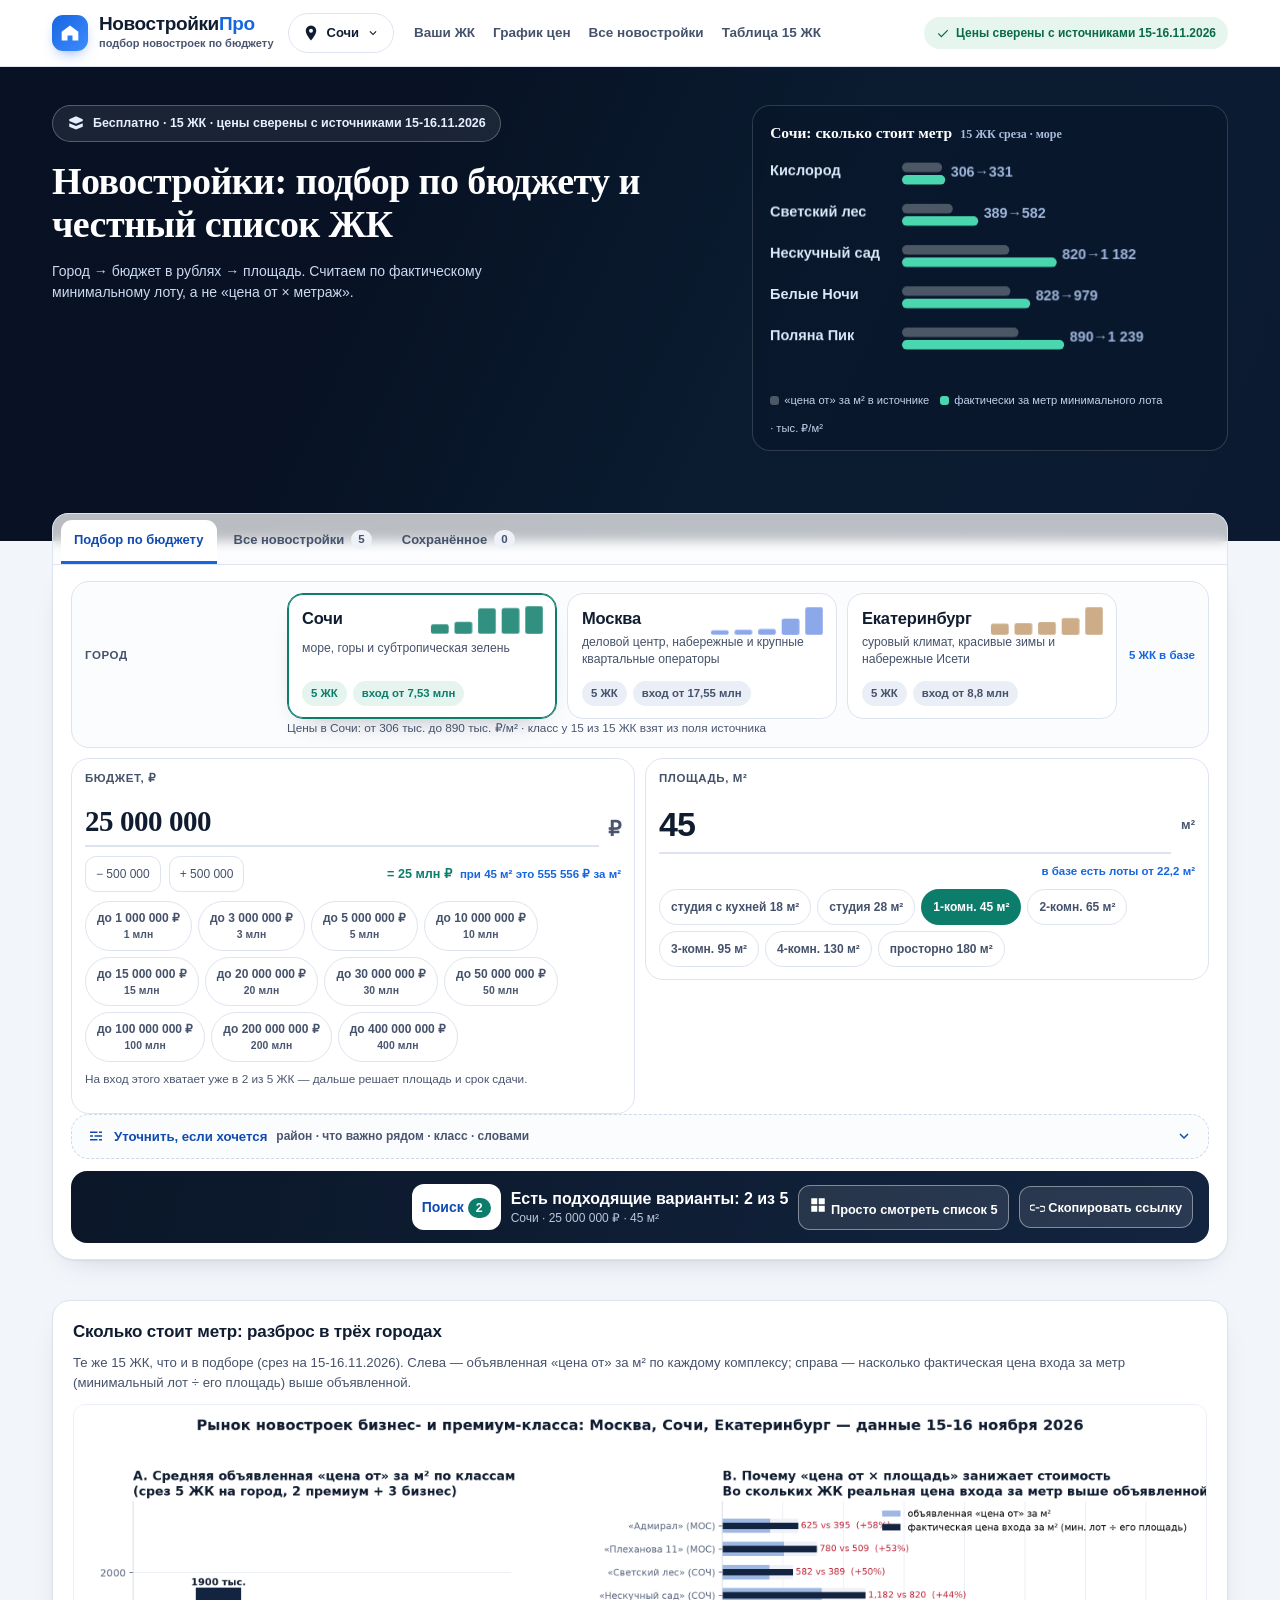
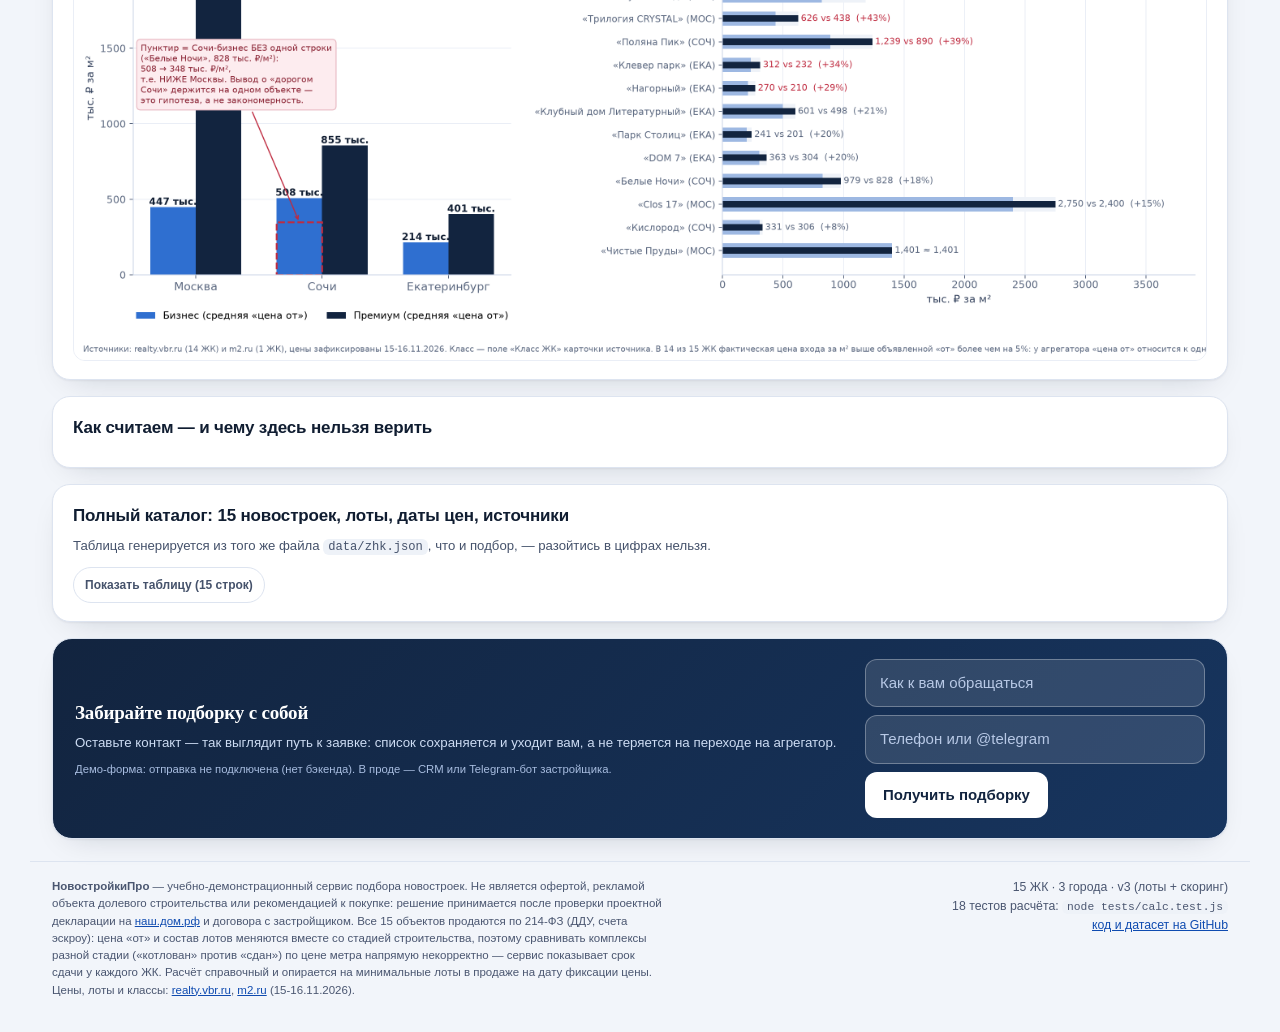
==== commit 375bf96e: "Add files via upload" ====
--- a/index.html
+++ b/index.html
@@ -98,17 +98,40 @@
 .step-row p b{color:#fff}
 
 /* ---------- панель подбора ---------- */
-.finder-wrap{max-width:var(--maxw);margin:-28px auto 0;padding:0 22px 8px;position:relative;z-index:5}
-.finder{background:var(--card);border:1px solid var(--line);border-radius:22px;box-shadow:var(--shadow);padding:20px 22px 18px}
+/* ---- панель: вкладки + форма (верх средней части) ---- */
+.panel{max-width:var(--maxw);margin:-28px auto 0;padding:0 22px 8px;position:relative;z-index:5}
+.tabs{display:flex;gap:4px;flex-wrap:wrap;background:rgba(255,255,255,.72);backdrop-filter:blur(6px);
+  border:1px solid var(--line);border-bottom:none;border-radius:16px 16px 0 0;padding:6px 8px 0}
+.tab{appearance:none;border:0;background:transparent;cursor:pointer;font:inherit;font-size:13px;font-weight:700;
+  color:var(--text-secondary);padding:9px 13px 11px;border-radius:11px 11px 0 0;border-bottom:3px solid transparent;
+  display:inline-flex;align-items:center;gap:7px;min-height:44px}
+.tab b{font-size:11.5px;font-weight:800;background:#eef2f8;color:var(--text-secondary);border-radius:999px;padding:1px 7px;font-variant-numeric:tabular-nums}
+.tab:hover{color:var(--brand-blue-dark);background:#f4f7fd}
+.tab.is-on{color:var(--brand-blue-dark);background:var(--card);border-bottom-color:var(--brand-blue)}
+.tab.is-on b{background:var(--brand-blue);color:#fff}
+.finder{background:var(--card);border:1px solid var(--line);border-radius:0 0 22px 22px;box-shadow:var(--shadow);padding:16px 18px 16px}
+.pane[hidden]{display:none}
+.chips.citypick{display:flex;gap:6px;flex-wrap:wrap}
+.chips.citypick .chip{min-height:40px}
+.market.pane{padding-top:2px}
+.block-saved{background:var(--card);border:1px solid var(--line);border-radius:16px;padding:6px 14px 12px;margin-top:10px}
+.block-saved .classbar{border-top:none;margin-top:0;padding-top:6px}
 .finder-head{display:flex;align-items:baseline;justify-content:space-between;gap:16px;flex-wrap:wrap;margin-bottom:14px}
 .finder-head h2{margin:0;font-size:18px;font-weight:800;display:flex;align-items:center;gap:8px}
 .finder-head p{margin:0;font-size:12.8px;color:var(--text-muted)}
 .fields{display:grid;grid-template-columns:1.02fr 1fr 1fr 224px;gap:14px;align-items:stretch}
 /* --- шаги подбора: вертикальный сценарий, город задаёт настроение --- */
-.steps-flow{display:grid;gap:12px;grid-template-columns:minmax(0,1fr)}
-.step-duo{display:grid;grid-template-columns:minmax(0,1fr) minmax(0,1fr);gap:12px}
-.step{border:1px solid var(--line);border-radius:var(--radius);padding:14px 16px 15px;background:#fbfcfe;display:flex;flex-direction:column;gap:10px;min-width:0}
-.step-city{background:#fff}
+.find-form{display:grid;gap:10px}
+.row{display:grid;gap:10px;align-items:start;border:1px solid var(--line);border-radius:var(--radius);background:#fbfcfe;padding:11px 13px 12px}
+.row-duo{grid-template-columns:minmax(0,1fr) minmax(0,1fr);border:none;padding:0;background:none}
+.row-lab{font-size:11.5px;font-weight:800;text-transform:uppercase;letter-spacing:.05em;color:var(--text-secondary);padding-top:9px;white-space:nowrap}
+.row-city{grid-template-columns:minmax(150px,190px) minmax(0,1fr) auto;column-gap:12px;row-gap:1px;align-items:center;padding-bottom:10px}
+.row-city>.row-lab{grid-column:1;grid-row:1;padding-top:0}
+.row-city>.city-cards{grid-column:2;grid-row:1}
+.row-city>.field-hint{grid-column:3;grid-row:1;justify-self:end}
+.row-city>.field-note{grid-column:2/-1;grid-row:2;margin:0}
+.cell{display:grid;gap:9px;min-width:0;border:1px solid var(--line);border-radius:var(--radius);background:#fff;padding:11px 13px 12px}
+.cell-lab{font-size:11.5px;font-weight:800;text-transform:uppercase;letter-spacing:.05em;color:var(--text-secondary)}
 .city-cards{display:grid;grid-template-columns:repeat(3,minmax(0,1fr));gap:10px}
 .city-card{position:relative;overflow:hidden;display:grid;gap:2px;text-align:left;border:1px solid var(--line);border-radius:16px;
   background:#fff;padding:12px 14px;cursor:pointer;min-height:126px;color:var(--text);font-family:inherit;
@@ -155,13 +178,13 @@
 /* полоса результата под полями */
 .cta-bar{display:flex;align-items:center;gap:10px;flex-wrap:wrap;margin-top:12px;padding:13px 16px;border-radius:16px;
   background:linear-gradient(100deg,var(--ink),var(--ink-2));color:#fff}
-.cta-bar .cta-count{line-height:1.25}
+.cta-bar .cta-count{display:inline-flex;flex-direction:column;gap:2px;line-height:1.25;text-align:left}
 .cta-bar .big{font-size:16px;font-weight:800}
 .cta-bar .small{font-size:12px;color:#b9c6dd}
 .cta-bar .btn-go{margin-left:auto}
 /* анимация переключения города */
-.finder.city-switch .step{animation:stepIn .5s cubic-bezier(.2,.7,.2,1) both}
-.finder.city-switch .step-duo .step:nth-child(2){animation-delay:.07s}
+.panel.city-switch .cell,.panel.city-switch .row-city{animation:stepIn .5s cubic-bezier(.2,.7,.2,1) both}
+.panel.city-switch .cell-area{animation-delay:.07s}
 @keyframes stepIn{from{opacity:.35;transform:translateY(6px) scale(.995)}to{opacity:1;transform:none}}
 .field{border:1px solid var(--line);border-radius:var(--radius);padding:13px 14px 14px;background:#fbfcfe;display:flex;flex-direction:column;gap:10px;min-height:196px}
 .field-top{display:flex;align-items:center;justify-content:space-between;gap:6px;white-space:nowrap}
@@ -407,8 +430,27 @@
 .hero-art .ha-legend{display:flex;flex-wrap:wrap;gap:11px;margin-top:8px;font-size:11.2px;color:#c3d2ec}
 .hero-art .ha-legend i{display:inline-block;width:9px;height:9px;border-radius:3px;margin-right:5px;vertical-align:-1px}
 /* ---------- список «как в Авито» ---------- */
-.market{max-width:var(--maxw);margin:0 auto;padding:24px 22px 6px;scroll-margin-top:84px}
-.market-head{display:grid;gap:9px;margin-bottom:14px}
+.market{max-width:var(--maxw);margin:0 auto;padding:0 22px 6px;scroll-margin-top:84px}
+.market .market-head{margin-top:16px;padding:0}
+.market-head{display:grid;gap:9px;margin:14px auto 14px;max-width:var(--maxw);padding:0 22px}
+.mh-row{display:flex;gap:8px;flex-wrap:wrap;align-items:center;justify-content:space-between}
+#market #listBack{border-style:dashed}
+#market .mood{margin-top:12px;display:flex;flex-wrap:wrap;align-items:center;gap:8px 16px;padding:11px 13px;background:var(--surface-sunken);border:1px solid var(--line-soft);border-radius:10px}
+#market .mood[hidden]{display:none}
+#market .mood-lead{margin:0;flex:1 1 460px;min-width:0;font-size:13.5px;line-height:1.5;color:var(--text-secondary);max-width:78ch}
+#market .mood-facts{display:flex;gap:6px;flex-wrap:wrap}
+#market .mood .fact{display:inline-flex;align-items:center;gap:6px;padding:4px 10px;background:var(--surface-raised);border:1px solid var(--line);border-radius:999px}
+#market .mood .fact i{font-style:normal;color:var(--text-muted);font-size:11.5px}
+#market .mood .fact b{font-size:12.5px;font-weight:600;color:var(--text-primary)}
+#market .mood-deals{flex:1 1 100%;display:flex;gap:6px;flex-wrap:wrap;align-items:center;font-size:12.5px;color:var(--text-muted)}
+#market .mood-deals .chip{min-height:32px;padding:4px 11px;border:1px solid var(--line);background:var(--surface-raised);border-radius:999px;cursor:pointer;font-size:12.5px;color:var(--text-primary)}
+#market .mood-deals .chip:hover{background:var(--brand-soft);border-color:rgba(15,118,110,.45)}
+.list-head{display:flex;gap:8px 18px;align-items:baseline;justify-content:space-between;flex-wrap:wrap;margin:0 0 10px}
+.list-head h2{margin:0;font-family:var(--font-display);font-size:20px}
+.list-note{font-size:12px;color:var(--text-muted)}
+.hero--slim{padding-bottom:44px}
+.hero--slim h1{font-size:clamp(24px,3.4vw,38px)}
+.hero--slim .hero-sub{max-width:56ch;font-size:14px}
 .market-head .mh-top{display:flex;align-items:baseline;justify-content:space-between;gap:14px;flex-wrap:wrap}
 .market-head h2{margin:0;font-family:var(--font-display);font-size:21px;letter-spacing:-.01em}
 .market-grid{display:grid;grid-template-columns:repeat(auto-fill,minmax(340px,1fr));gap:14px}
@@ -443,25 +485,21 @@
 .mk-foot a,.mk-foot button{border:1px solid var(--line);background:#fff;border-radius:10px;padding:8px 11px;font-size:12.2px;
   font-weight:700;cursor:pointer;color:var(--brand-blue-dark);text-decoration:none;display:inline-flex;align-items:center;gap:6px;min-height:40px}
 .market-note{font-size:12.2px;color:var(--text-muted)}
-.btn-market{border:1px solid var(--line);background:#fff;border-radius:12px;padding:11px 14px;font-weight:800;font-size:13.4px;
-  cursor:pointer;color:var(--brand-blue-dark);display:inline-flex;align-items:center;gap:8px;min-height:44px}
-.btn-market:hover{background:#f3f8ff;border-color:#c4d9fa}
-.btn-market b{display:inline-flex;align-items:center;justify-content:center;min-width:22px;height:20px;padding:0 6px;border-radius:999px;
-  background:var(--city-accent);color:#fff;font-size:12px;font-variant-numeric:tabular-nums}
-.mk-cta{display:flex;align-items:center;gap:12px;flex-wrap:wrap;margin:18px 0 2px;padding:13px 15px;border-radius:16px;
-  border:1px solid var(--line);background:linear-gradient(135deg,#f7faff,#eef4ff)}
-.mk-cta p{margin:0;font-size:12.6px;color:var(--text-secondary);max-width:62ch}
 
 @media (max-width:1180px){
   .nav{display:none}.burger{display:grid}
   .fields{grid-template-columns:1fr 1fr}
   .city-cards{grid-template-columns:repeat(3,minmax(0,1fr));gap:6px}
   .city-card{min-height:44px;padding:9px 7px;border-radius:13px}
-  .step-city{padding:11px 10px 12px}
+  .row-city{grid-template-columns:minmax(0,1fr)}
+  .row-city>.row-lab,.row-city>.city-cards,.row-city>.field-hint,.row-city>.field-note{grid-column:1;grid-row:auto}
+  .row-city>.field-hint{justify-self:start}
+  .row-lab{padding-top:0}
+  .cell{padding:10px 11px 11px}
   .city-name{font-size:12.2px;letter-spacing:-.25px;line-height:1.2}
   .city-mood,.city-meta{display:none}
   .city-photo{opacity:.1}
-  .step-duo{grid-template-columns:minmax(0,1fr)}
+  .row-duo{grid-template-columns:minmax(0,1fr)}
   .field-top{white-space:normal}
   .amount.big input,.amount.rub input{font-size:26px}
   .adv .nl-in{grid-template-columns:minmax(0,1fr) auto}
@@ -486,7 +524,7 @@
   .brand-name,.brand-tag{display:none}.brand{gap:0}
   .citydd{flex:1;min-width:0}.citydd-btn{width:100%;justify-content:space-between;min-height:44px}
   .citydd-btn>span{overflow:hidden;text-overflow:ellipsis;white-space:nowrap}
-  .hero-inner,.finder-wrap,.results,.sheet,.block,.lead,.foot{padding-left:14px;padding-right:14px}
+  .hero-inner,.panel,.results,.sheet,.block,.lead,.foot{padding-left:14px;padding-right:14px}
   .finder{padding:16px 14px 14px}
   .cards{display:flex;overflow-x:auto;scroll-snap-type:x mandatory;margin:14px -14px 0;padding:2px 14px 8px}
   .card{min-width:86vw;scroll-snap-align:start}
@@ -505,10 +543,10 @@
   td.num{white-space:normal}
   tr[data-fits] td:first-child{box-shadow:none}
 }
-@media (prefers-reduced-motion:reduce){.mood.in,.finder.city-switch .step{animation:none}
+@media (prefers-reduced-motion:reduce){.mood.in,.panel.city-switch .cell,.panel.city-switch .row-city{animation:none}
   .a-bar,.a-line,.a-fade,.cta-bar.is-dirty .btn-go{animation:none}
   .city-card,.city-art,.city-photo,.nudge,.mk-card{transition:none}}
-@media print{.topbar,.finder-wrap,.hero-bg,.lead,.burger,.market,.mk-cta{display:none}.card,.verdict,.block .inner{box-shadow:none}}
+@media print{.topbar,.panel .tabs,.hero-bg,.lead,.burger,.market,.cta-bar{display:none}.card,.verdict,.block .inner{box-shadow:none}}
 </style>
 </head>
 <body>
@@ -555,11 +593,10 @@
         <div class="citydd-menu" id="cityDDMenu" role="menu" aria-label="Выбор города"></div>
       </div>
       <nav class="nav" id="main-nav" aria-label="Разделы">
-        <a href="#finder">Подобрать квартиру</a>
         <a href="#results">Ваши ЖК</a>
-        <a href="#sheet">Сравнение городов</a>
         <a href="#chart">График цен</a>
         <a href="#market" data-open="market">Все новостройки</a>
+        <a href="#catalog">Таблица 15 ЖК</a>
       </nav>
       <div class="topbar-right">
         <span class="stamp"><svg class="ic" aria-hidden="true" style="width:14px;height:14px"><use href="#i-check"/></svg> Цены сверены с источниками 15-16.11.2026</span>
@@ -568,90 +605,56 @@
     </div>
   </header>
 
-  <section class="hero">
-    <div class="hero-bg" aria-hidden="true">
-      <div class="hero-veil"></div>
-    </div>
+  <section class="hero hero--slim">
+    <div class="hero-bg" aria-hidden="true"><div class="hero-veil"></div></div>
     <div class="hero-inner">
       <div>
-        <span class="hero-eyebrow"><svg class="ic" aria-hidden="true"><use href="#i-scale"/></svg> Бесплатно · без регистрации · 15 ЖК в срезе</span>
-        <h1>Какие новостройки вам по бюджету — и что в них реально можно купить за эти деньги</h1>
-        <p class="hero-sub">Не нужно открывать десятки вкладок и умножать «цену от» на метраж. Укажите город, бюджет и площадь — сервис
-          подберёт <b>подходящие ЖК по реальным лотам</b>: цена входа, остаток бюджета, ипотечный платёж и объяснение, почему вариант лучше.
-          Если квартир такой площади в комплексе нет — <b>скажем прямо</b>, а не нарисуем «вам хватает».</p>
-        <div class="hero-fine">
-          <span><svg class="ic ic--in" aria-hidden="true"><use href="#i-check"/></svg> 15 из 15 цен сверены вручную: realty.vbr.ru (14) и m2.ru (1), 15-16.11.2026</span>
-          <span><svg class="ic ic--in" aria-hidden="true"><use href="#i-key"/></svg> Считаем по минимальному лоту нужной комнаты, а не по «цене от за м²»</span>
-          <span><svg class="ic ic--in" aria-hidden="true"><use href="#i-share"/></svg> Подбор копируется ссылкой и собирается в сравнение</span>
-        </div>
+        <span class="hero-eyebrow"><svg class="ic" aria-hidden="true"><use href="#i-scale"/></svg> Бесплатно · 15 ЖК · цены сверены с источниками 15-16.11.2026</span>
+        <h1>Новостройки: подбор по бюджету и честный список ЖК</h1>
+        <p class="hero-sub">Город → бюджет в рублях → площадь. Считаем по фактическому минимальному лоту, а не «цена от × метраж».</p>
       </div>
-      <aside class="hero-side">
-        <div class="hero-art" id="heroArt" aria-live="polite"></div>
-        <div class="steps" aria-label="Как пользоваться сервисом">
-          <p class="steps-title">Как это работает — 3 шага</p>
-          <div class="step-row"><span class="step-num" aria-hidden="true">1</span><p>Выберите <b>город</b> — карточка подсветится, рядом появится короткая сводка. Никуда не перематывает.</p></div>
-          <div class="step-row"><span class="step-num" aria-hidden="true">2</span><p>Впишите <b>бюджет полными рублями</b> (15 000 000) или нажмите готовую кнопку — и укажите <b>метраж</b>.</p></div>
-          <div class="step-row"><span class="step-num" aria-hidden="true">3</span><p>Нажмите <b>«Подобрать новостройку»</b>: покажем до 3 вариантов с аналитикой цен, сроками сдачи и ссылкой на карточку застройщика.</p></div>
-        </div>
-      </aside>
+      <aside class="hero-side"><div class="hero-art" id="heroArt" aria-live="polite"></div></aside>
     </div>
   </section>
-
-  <div class="finder-wrap">
-    <section class="finder" id="finder" aria-labelledby="finderTitle">
-      <div class="finder-head">
-        <h2 id="finderTitle"><svg class="ic" aria-hidden="true"><use href="#i-search"/></svg> Скажите, на что вы рассчитываете</h2>
-        <p>Три шага: город → бюджет → метраж. Всё по желанию уточняется ниже. Ничего само не перескакивает
-          и никуда не уводит: список вариантов покажет кнопка «Подобрать новостройку».</p>
-      </div>
-
-      <div class="steps-flow">
-        <section class="step step-city">
-          <div class="field-top">
-            <span class="step-tag"><i aria-hidden="true">1</i>Куда смотрим</span>
-            <span class="field-hint" id="cityCountHint"></span>
+  <div class="panel" id="panel">
+    <nav class="tabs" role="tablist" aria-label="Режимы">
+      <button class="tab is-on" role="tab" type="button" id="tabPick" aria-selected="true" aria-controls="results">Подбор по бюджету</button>
+      <button class="tab" role="tab" type="button" id="tabList" aria-selected="false" aria-controls="market">Все новостройки <b id="tabListCount">15</b></button>
+      <button class="tab" role="tab" type="button" id="tabSaved" aria-selected="false" aria-controls="savedBlock">Сохранённое <b id="tabSavedCount">0</b></button>
+    </nav>
+
+    <section class="finder" id="finder" aria-label="Параметры подбора">
+      <div class="find-form" id="findForm">
+        <div class="row row-city">
+          <span class="row-lab">Город</span>
+          <div class="city-cards" role="group" aria-label="Город" id="cityTabs"></div>
+          <span class="field-hint" id="cityCountHint"></span>
+          <p class="field-note" id="cityPriceNote"></p>
+        </div>
+
+        <div class="row row-duo">
+        <div class="cell cell-budget">
+          <span class="cell-lab">Бюджет, ₽</span>
+          <div class="amount rub">
+            <input type="text" id="budgetRub" class="typed" inputmode="numeric" value="25 000 000" autocomplete="off" spellcheck="false" aria-label="Бюджет в рублях" />
+            <span class="unit" aria-hidden="true">₽</span>
           </div>
-          <div class="city-cards" role="tablist" aria-label="Город" id="cityTabs"></div>
-          <p class="field-note" id="cityPriceNote"></p>
-          <div class="mood" id="cityMood">
-            <p class="mood-lead" id="moodLead"></p>
-            <p class="mood-hint" id="moodHint"></p>
-            <div class="mood-facts" id="moodFacts"></div>
-            <div class="mood-deals" id="moodDeals"></div>
+          <div class="rub-row">
+            <button class="nudge" type="button" id="budgetLess" aria-label="Уменьшить бюджет на 500 тысяч рублей">− 500 000</button>
+            <button class="nudge" type="button" id="budgetMore" aria-label="Увеличить бюджет на 500 тысяч рублей">+ 500 000</button>
+            <span class="rub-echo" id="budgetEcho">= 25 млн ₽</span>
+            <span class="field-hint" id="budgetPctHint"></span>
           </div>
-        </section>
-
-        <div class="step-duo">
-          <section class="step">
-            <div class="field-top">
-              <span class="step-tag"><i aria-hidden="true">2</i>Сколько готовы потратить</span>
-              <span class="field-hint" id="budgetPctHint"></span>
-            </div>
-            <div class="amount rub">
-              <input type="text" id="budgetRub" class="typed" inputmode="numeric" value="25 000 000" autocomplete="off" spellcheck="false" aria-label="Бюджет в рублях" />
-              <span class="unit" aria-hidden="true">₽</span>
-            </div>
-            <div class="rub-row">
-              <button class="nudge" type="button" id="budgetLess" aria-label="Уменьшить бюджет на 500 тысяч рублей">− 500 000</button>
-              <button class="nudge" type="button" id="budgetMore" aria-label="Увеличить бюджет на 500 тысяч рублей">+ 500 000</button>
-              <span class="rub-echo" id="budgetEcho">= 25 млн ₽</span>
-            </div>
-            <div class="chips presets" role="group" aria-label="Быстрый выбор бюджета" id="budgetPresets"></div>
-            <p class="field-note" id="budgetTypeHint"></p>
-          </section>
-
-          <section class="step">
-            <div class="field-top">
-              <span class="step-tag"><i aria-hidden="true">3</i>Какой метраж ищем</span>
-              <span class="field-hint" id="maxPpmHint"></span>
-            </div>
-            <div class="amount big">
-              <input type="text" id="areaInput" class="typed" inputmode="numeric" value="45" autocomplete="off" spellcheck="false" aria-label="Площадь, квадратных метров" />
-              <span class="unit" aria-hidden="true">м²</span>
-            </div>
-            <div class="chips presets" role="group" aria-label="Типовая квартира" id="areaPresets"></div>
-            <p class="field-note note-soft">Площадь — желаемая: если в комплексе нет лота такого метража, сервис так и напишет, а не нарисуует «хватает».</p>
-          </section>
+          <div class="chips presets" role="group" aria-label="Быстрый выбор бюджета" id="budgetPresets"></div>
+          <p class="field-note" id="budgetTypeHint"></p>
+        </div>
+
+        <div class="cell cell-area">
+          <span class="cell-lab">Площадь, м²</span>
+          <div class="amount big"><input type="text" id="areaInput" class="typed" inputmode="numeric" value="45" autocomplete="off" spellcheck="false" aria-label="Площадь, квадратных метров" /><span class="unit" aria-hidden="true">м²</span></div>
+          <span class="field-hint" id="maxPpmHint"></span>
+          <div class="chips presets" role="group" aria-label="Типовая квартира" id="areaPresets"></div>
+        </div>
         </div>
       </div>
 
@@ -692,14 +695,17 @@
       </details>
 
       <div class="cta-bar" id="ctaBar">
-        <span class="cta-count"><span class="big" id="ctaCount">Есть подходящие варианты: 0</span><br />
-          <span class="small" id="ctaNote">Сочи · 25 000 000 ₽ · 45 м²</span></span>
-        <button class="btn-go" type="button" id="goBtn"><span id="goLabel">Подобрать новостройку</span> <b id="goCount">0</b></button>
+        <button class="btn-go" type="button" id="goBtn"><span id="goLabel">Поиск</span> <b id="goCount">0</b></button>
+        <span class="cta-count"><span class="big" id="ctaCount">Есть подходящие варианты: 0</span><span class="small" id="ctaNote">Сочи · 25 000 000 ₽ · 45 м²</span></span>
+        <button class="btn-ghost-light" type="button" id="marketBtn"><svg class="ic" aria-hidden="true"><use href="#i-grid"/></svg> Просто смотреть список <b id="marketBtnCount">5</b></button>
         <button class="btn-ghost-light" type="button" id="shareBtn"><svg class="ic" aria-hidden="true" style="width:15px;height:15px;vertical-align:-3px"><use href="#i-link"/></svg> <span id="shareLabel">Скопировать ссылку</span></button>
-        <button class="btn-ghost-light" type="button" id="printBtn"><svg class="ic" aria-hidden="true" style="width:15px;height:15px;vertical-align:-3px"><use href="#i-scale"/></svg> На печать / в PDF</button>
+        <button class="btn-ghost-light" type="button" hidden id="printBtn"><svg class="ic" aria-hidden="true" style="width:15px;height:15px;vertical-align:-3px"><use href="#i-scale"/></svg> На печать / в PDF</button>
       </div>
-      <p class="cta-hint" id="ctaHint" hidden><svg class="ic" aria-hidden="true" style="width:15px;height:15px"><use href="#i-warn"/></svg> Параметры изменились — нажмите «Подобрать новостройку», чтобы обновить список.</p>
-
+      <p class="cta-hint" id="ctaHint" hidden><svg class="ic" aria-hidden="true" style="width:15px;height:15px"><use href="#i-warn"/></svg> Параметры изменились — нажмите «Поиск».</p>
+    </section>
+  </div><!-- /.panel -->
+
+    <section class="block block-saved pane pane-saved" id="savedBlock" hidden>
       <div class="classbar">
         <b>Сохранённое:</b>
         <button class="chip grow" type="button" id="compareBtn">Сравнить 0 ЖК</button>
@@ -707,7 +713,6 @@
         <button class="chip" type="button" id="resetBtn">Сбросить всё</button>
         <pre class="compare-out" id="compareOut" hidden></pre>
       </div>
-
       <div class="scenes">
         <b>Нет идей? Нажмите готовый сценарий:</b>
         <button class="chip" type="button" data-scene='{"city":"Сочи","budget":25,"area":45,"klass":"Все","q":"студия у моря до 20 млн в сочи"}'>Сочи · 25 млн · ищем у моря</button>
@@ -716,41 +721,39 @@
         <button class="chip" type="button" data-scene='{"city":"Москва","budget":140,"area":85,"klass":"Премиум","q":""}'>Премиум в ЦАО · 140 млн · 85 м²</button>
       </div>
     </section>
-  </div>
-
-  <main class="results" id="results" hidden>
+
+  <main class="results pane pane-pick" id="results" hidden>
     <section class="verdict" id="verdict" aria-live="polite"></section>
-
-    <div class="cards-head">
+    <div class="list-head">
       <h2 id="cardsH">Подходящие новостройки</h2>
-      <p>Цена = площадь × ₽/м² фактического минимального лота нужной комнаты · <svg class="ic" aria-hidden="true" style="width:13px;height:13px;vertical-align:-2px"><use href="#i-info"/></svg> «Как считали» — в каждой карточке</p>
+      <span class="list-note">Цена = площадь × ₽/м² фактического минимального лота нужной комнаты</span>
     </div>
     <div class="cards" id="topCards"></div>
-
     <details class="excluded" id="excludedWrap">
       <summary><svg class="ic" aria-hidden="true"><use href="#i-chev"/></svg> <span id="excludedTitle">Почему остальные ЖК не подошли</span></summary>
       <div class="cards" id="excludedCards"></div>
     </details>
-
-    <div class="mk-cta">
-      <button class="btn-market" type="button" id="marketBtn"><svg class="ic" aria-hidden="true"><use href="#i-grid"/></svg>
-        Посмотреть все новостройки города <b id="marketBtnCount">5</b></button>
-      <p>Здесь — только то, что прошло ваш фильтр. В списке всех новостроек города карточки идут как на площадке
-        объявлений: цена входа, метр, сроки сдачи, стадии, лоты и ссылка на источник.</p>
-    </div>
   </main>
 
-  <section class="market" id="market" hidden aria-labelledby="marketH">
+  <section class="market pane pane-list" id="market" hidden aria-labelledby="marketH">
     <div class="market-head">
       <div class="mh-top">
         <h2 id="marketH">Все новостройки города</h2>
         <span class="market-note" id="marketNote"></span>
       </div>
-      <span class="chips" role="group" aria-label="Сортировка" id="marketSort"></span>
-      <span class="chips">
-        <button class="chip" type="button" id="marketAll" aria-pressed="false">Показать весь срез — 15 ЖК</button>
-        <button class="chip" type="button" id="marketClose">Вернуться к подбору</button>
-      </span>
+      <div class="mh-row">
+        <span class="chips citypick" role="group" aria-label="Город в списке" id="cityTabsList"></span>
+        <span class="chips" role="group" aria-label="Сортировка" id="marketSort"></span>
+        <span class="chips">
+          <button class="chip" type="button" id="marketAll" aria-pressed="false">Показать весь срез — 15 ЖК</button>
+          <button class="chip" type="button" id="listBack">К подбору по бюджету</button>
+        </span>
+      </div>
+      <div class="mood" id="cityMood">
+        <p class="mood-lead" id="moodLead"></p>
+        <div class="mood-facts" id="moodFacts"></div>
+        <div class="mood-deals" id="moodDeals"></div>
+      </div>
     </div>
     <div class="market-grid" id="marketList"></div>
   </section>
@@ -1275,6 +1278,68 @@
       b.setAttribute("aria-current", String(b.dataset.city === state.city));
     });
     $("cityDDLabel").textContent = state.city;
+    renderCityChipsList();
+  }
+
+  /* ------------------------------------------------------------------ режимы (вкладки)
+     «Подбор по бюджету» — форма и результат подбора; «Все новостройки» — список, который можно
+     смотреть совсем без подбора; «Сохранённое» — сравнение и готовые сценарии. Переключение режима
+     ничего не считает, никуда не прокручивает и не трогает введённые значения. */
+  var pane = "pick";
+  var appliedOnce = false;                    /* подбор ещё не нажимали — показывать нечего */
+  var PANE_TARGETS = { pick: ["results"], list: ["market"], saved: ["savedBlock"] };
+  function setPane(name) {
+    if (!PANE_TARGETS[name]) return;
+    pane = name;
+    var fnd = $("finder");
+    if (fnd) fnd.hidden = (name !== "pick");     /* в списке и в сохранённом форма не мешает */
+    [].forEach.call(["pick", "list", "saved"], function (n) {
+      (PANE_TARGETS[n] || []).forEach(function (id) {
+        var e = $(id);
+        if (!e) return;
+        var show = (n === name) && (id !== "results" || appliedOnce);
+        e.hidden = !show;
+      });
+      var tab = $("tab" + n.charAt(0).toUpperCase() + n.slice(1));
+      if (tab) { tab.classList.toggle("is-on", n === name); tab.setAttribute("aria-selected", String(n === name)); }
+    });
+  }
+  function syncTabs() {
+    var t = $("tabListCount");
+    if (t) t.textContent = String(mktAll ? DATA.length : cityList(state.city).length);
+    var t2 = $("tabSavedCount");
+    if (t2) t2.textContent = String(saved.length);
+  }
+  /* Если панель-результат уехала за экран — мягко подтягиваем её край; с места не прыгаем. */
+  function revealPane(id) {
+    var el = $(id);
+    if (!el || el.hidden) return;                 /* показывать нечего — страницу не трогаем */
+    var r = el.getBoundingClientRect();
+    if (!r.height) return;
+    if (r.top < 60 && r.bottom > 160) return;
+    if (r.top > window.innerHeight * 0.7 || r.bottom < 80) {
+      window.scrollTo({ top: Math.max(0, r.top + window.scrollY - 74), behavior: reducedMotion() ? "auto" : "smooth" });
+    }
+  }
+  function bindPanes() {
+    ["pick", "list", "saved"].forEach(function (n) {
+      var tab = $("tab" + n.charAt(0).toUpperCase() + n.slice(1));
+      if (tab) tab.addEventListener("click", function () {
+        if (n === "list") renderMarket();
+        setPane(n);
+        revealPane(PANE_TARGETS[n][0]);
+      });
+    });
+  }
+
+  /* Тот же выбор города, но чипами — внутри списка: переключать город можно, не возвращаясь в панель. */
+  function renderCityChipsList() {
+    var host = $("cityTabsList");
+    if (!host) return;
+    host.innerHTML = cities().map(function (c) {
+      return '<button class="chip" type="button" data-city="' + esc(c) + '" aria-pressed="' + (c === state.city) + '">' +
+        esc(c) + " · " + cityList(c).length + " ЖК</button>";
+    }).join("");
   }
 
   var moodCity = null;
@@ -1288,8 +1353,8 @@
     renderDistrictChips();
     renderIntentToggles();
     if (changed) {
-      $("finder").classList.add("city-switch");
-      setTimeout(function () { $("finder").classList.remove("city-switch"); }, 620);
+      $("panel").classList.add("city-switch");
+      setTimeout(function () { $("panel").classList.remove("city-switch"); }, 620);
     }
     preview();
   }
@@ -1326,7 +1391,7 @@
     document.documentElement.style.setProperty("--city-soft", t.soft);
     var f = cityFacts(c);
     $("moodLead").textContent = t.lead;
-    $("moodHint").textContent = t.hint;
+    var mhHint = $("moodHint"); if (mhHint) mhHint.textContent = t.hint;
     $("moodFacts").innerHTML = f.facts.map(function (x) {
       return '<span class="fact"><i>' + esc(x.k) + "</i><b>" + esc(x.v) + "</b></span>";
     }).join("");
@@ -1665,8 +1730,6 @@
     $("ctaNote").textContent = state.city + " · " + rubTxt(state.budgetRub) + " ₽ · " + state.area + " м²" +
       (state.district ? " · " + state.district : "") + (want.length ? " · " + want.join(" + ") : "") +
       (state.klass !== "Все" ? " · " + state.klass.toLowerCase() : "");
-    $("goLabel").textContent = applied() ? "Подобрать ещё раз" : "Подобрать новостройку";
-    $("goCount").textContent = fit;
     $("marketBtnCount").textContent = list.length;
     renderMood();
     renderBudgetHint();
@@ -2090,16 +2153,12 @@
       " · цена " + (r_asOf()) + " · метр и лоты — из карточки источника";
     $("marketAll").setAttribute("aria-pressed", String(mktAll));
     $("marketAll").textContent = mktAll ? "Только " + n + " — 5 ЖК" : "Показать весь срез — 15 ЖК";
+    syncTabs();
   }
 
   function r_asOf() { return "15-16.11.2026"; }
 
-  function showMarket() {
-    $("market").hidden = false;
-    renderMarket();
-    var y = $("market").getBoundingClientRect().top + window.scrollY - 74;
-    window.scrollTo({ top: Math.max(0, y), behavior: reducedMotion() ? "auto" : "smooth" });
-  }
+  function showMarket() { renderMarket(); setPane("list"); revealPane("market"); }
 
   /* ------------------------------------------------------------------ заявка / сравнение */
   function toggleSaved(name) {
@@ -2111,6 +2170,7 @@
       : "Демо-форма: отправка не подключена (нет бэкенда). В проде — CRM или Telegram-бот застройщика.";
     (last ? last.top.concat(last.rest) : []).forEach(function (r) { updateCard(cardCache.get(r.zhk.id), r, last.top[0] === r); });
     if ($("market") && !$("market").hidden) renderMarket();
+    syncTabs();
   }
 
   /* ------------------------------------------------------------------ URL */
@@ -2151,6 +2211,7 @@
       if (state.intents.length) any = true;
     }
     if (p.get("q")) { state.query = String(p.get("q")).slice(0, 120); any = true; }
+    if (p.get("tab") === "list") pane = "list";    /* «пришли и смотрите список», подбор не запускаем */
     deepLinked = any;   // по ссылке с параметрами результат показываем сразу — человек уже всё выбрал
   }
 
@@ -2183,7 +2244,9 @@
           klass: state.klass, query: state.query, district: state.district, intents: state.intents.slice() };
     last = res;
     tableDirty = true;
+    appliedOnce = true;
     $("results").hidden = false;
+    setPane("pick");
     renderPanelHints(res);
     renderVerdict(res);
     $("cardsH").textContent = (res.fittingCount ? "Топ-" + res.top.length : "Варианты") + " новостроек " +
@@ -2240,11 +2303,11 @@
     [].forEach.call(document.querySelectorAll("[data-budget]"), function (x) { x.setAttribute("aria-pressed", String(parseNum(x.dataset.budget) === state.budget)); });
     [].forEach.call(document.querySelectorAll("[data-area]"), function (x) { x.setAttribute("aria-pressed", String(parseNum(x.dataset.area) === state.area)); });
     markKlass();
-    if (changedCity) $("finder").classList.add("city-switch");
+    if (changedCity) $("panel").classList.add("city-switch");
     syncCityUI();
     renderDistrictChips();
     renderIntentToggles();
-    if (changedCity) setTimeout(function () { $("finder").classList.remove("city-switch"); }, 620);
+    if (changedCity) setTimeout(function () { $("panel").classList.remove("city-switch"); }, 620);
     apply(scroll);
   }
   function bind() {
@@ -2409,10 +2472,20 @@
       renderMarket();
     });
     $("marketAll").addEventListener("click", function () { mktAll = !mktAll; renderMarket(); });
-    $("marketClose").addEventListener("click", function () {
-      $("market").hidden = true;
-      window.scrollTo({ top: 0, behavior: reducedMotion() ? "auto" : "smooth" });
-    });
+    var mcBtn = $("marketClose");
+    if (mcBtn) mcBtn.addEventListener("click", function () { setPane("pick"); });
+    var lb = $("listBack");                     /* из списка — обратно к подбору, без прокрутки вверх */
+    if (lb) lb.addEventListener("click", function () { setPane("pick"); revealPane("finder"); });
+    var chipsList = $("cityTabsList");
+    if (chipsList) chipsList.addEventListener("click", function (e) {
+      var b = e.target && e.target.closest ? e.target.closest("[data-city]") : null;
+      if (!b || b.dataset.city === state.city) return;
+      state.city = b.dataset.city;          /* только выбор города: без скролла и без подбора */
+      state.district = "";
+      syncCityUI(); renderDistrictChips(); renderIntentToggles(); renderMood();
+      renderMarket(); preview(); syncUrl();
+    });
+    bindPanes();
     $("marketList").addEventListener("click", function (e) {
       var b = e.target && e.target.closest ? e.target.closest("[data-save]") : null;
       if (!b) return;
@@ -2424,7 +2497,7 @@
         e.preventDefault();
         document.body.classList.remove("mobile-nav-open");
         $("burger").setAttribute("aria-expanded", "false");
-        if (a.dataset.open === "market") { $("results").hidden = false; showMarket(); }
+        if (a.dataset.open === "market") showMarket();
       });
     });
     renderMarketSort();
@@ -2505,7 +2578,10 @@
     bind();
     watchArtBox();
     $("compareBtn").textContent = saved.length ? "Сравнить " + saved.length + " ЖК" : "Сравнить 0 ЖК";
+    syncTabs();
+    var wantPane = pane;
     if (deepLinked) apply(false); else preview();
+    if (wantPane === "list") { renderMarket(); setPane("list"); }
   }
   if (document.readyState === "loading") document.addEventListener("DOMContentLoaded", boot);
   else boot();
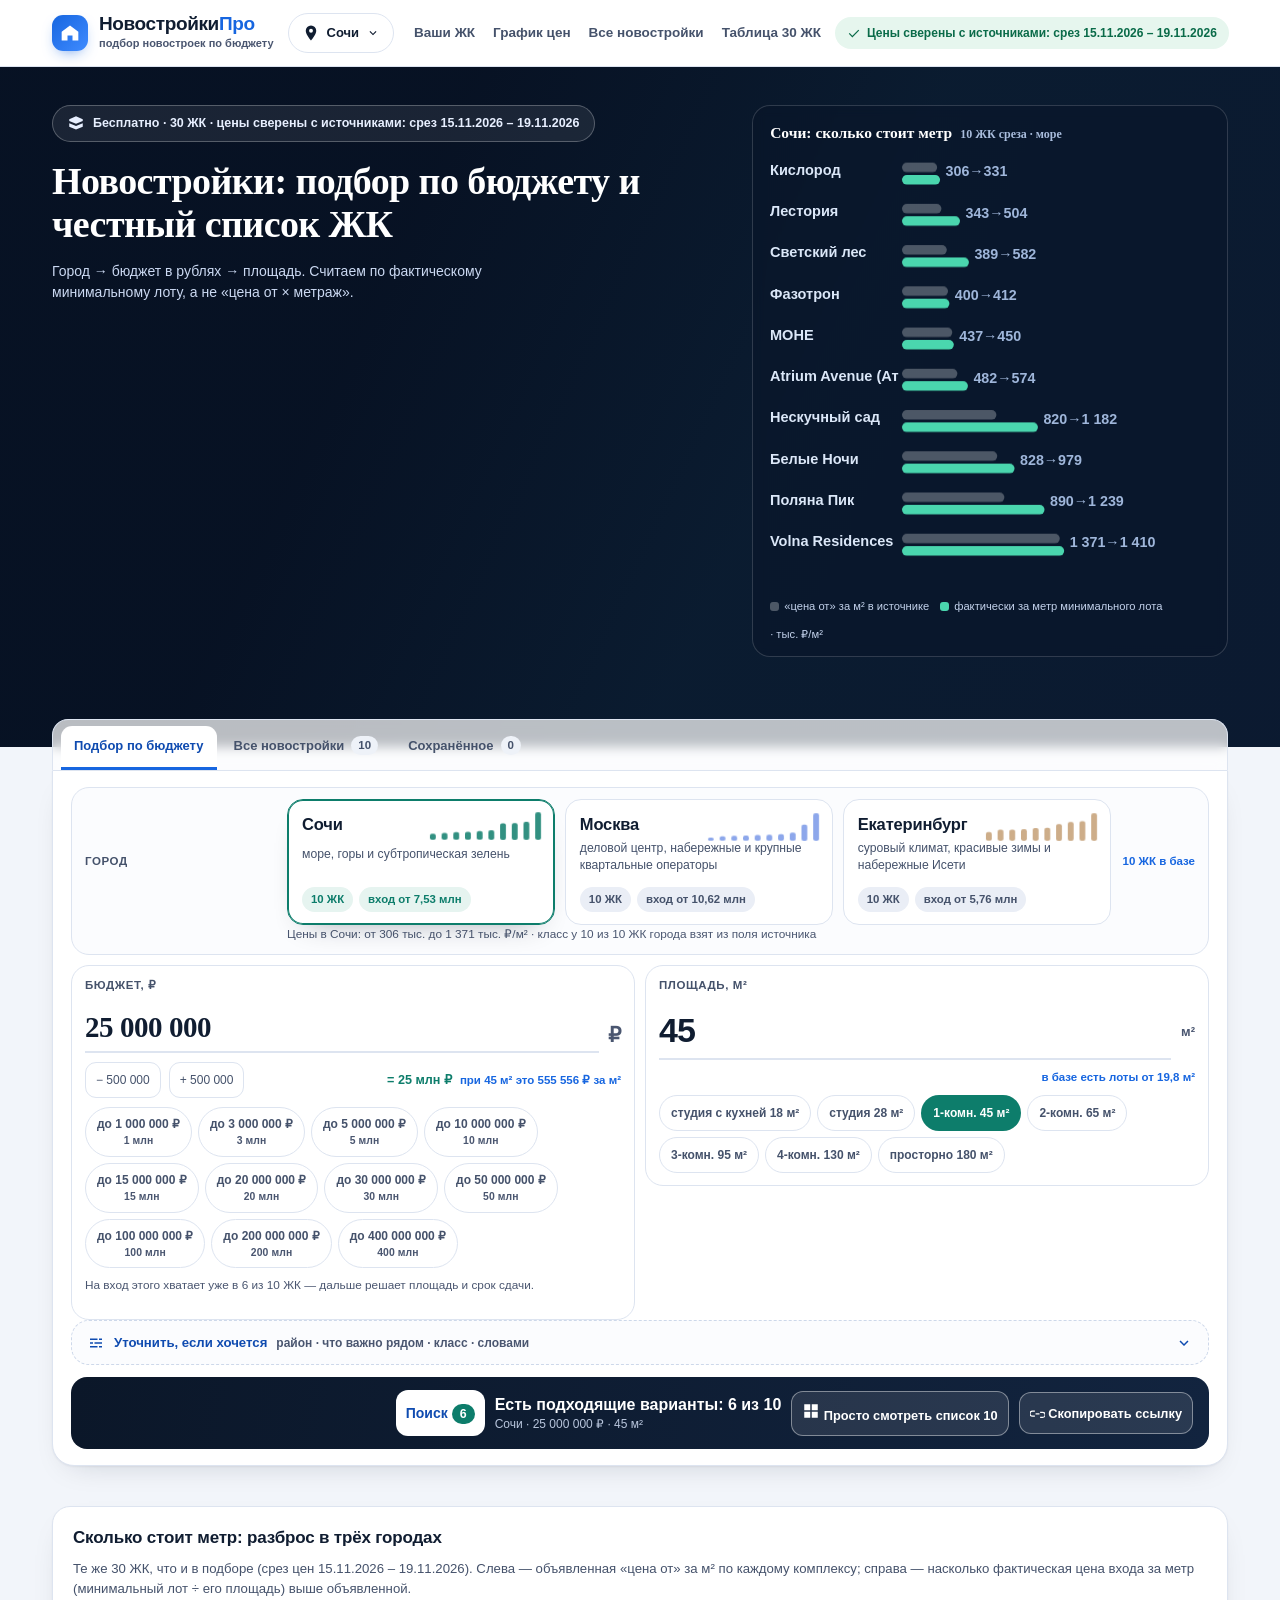
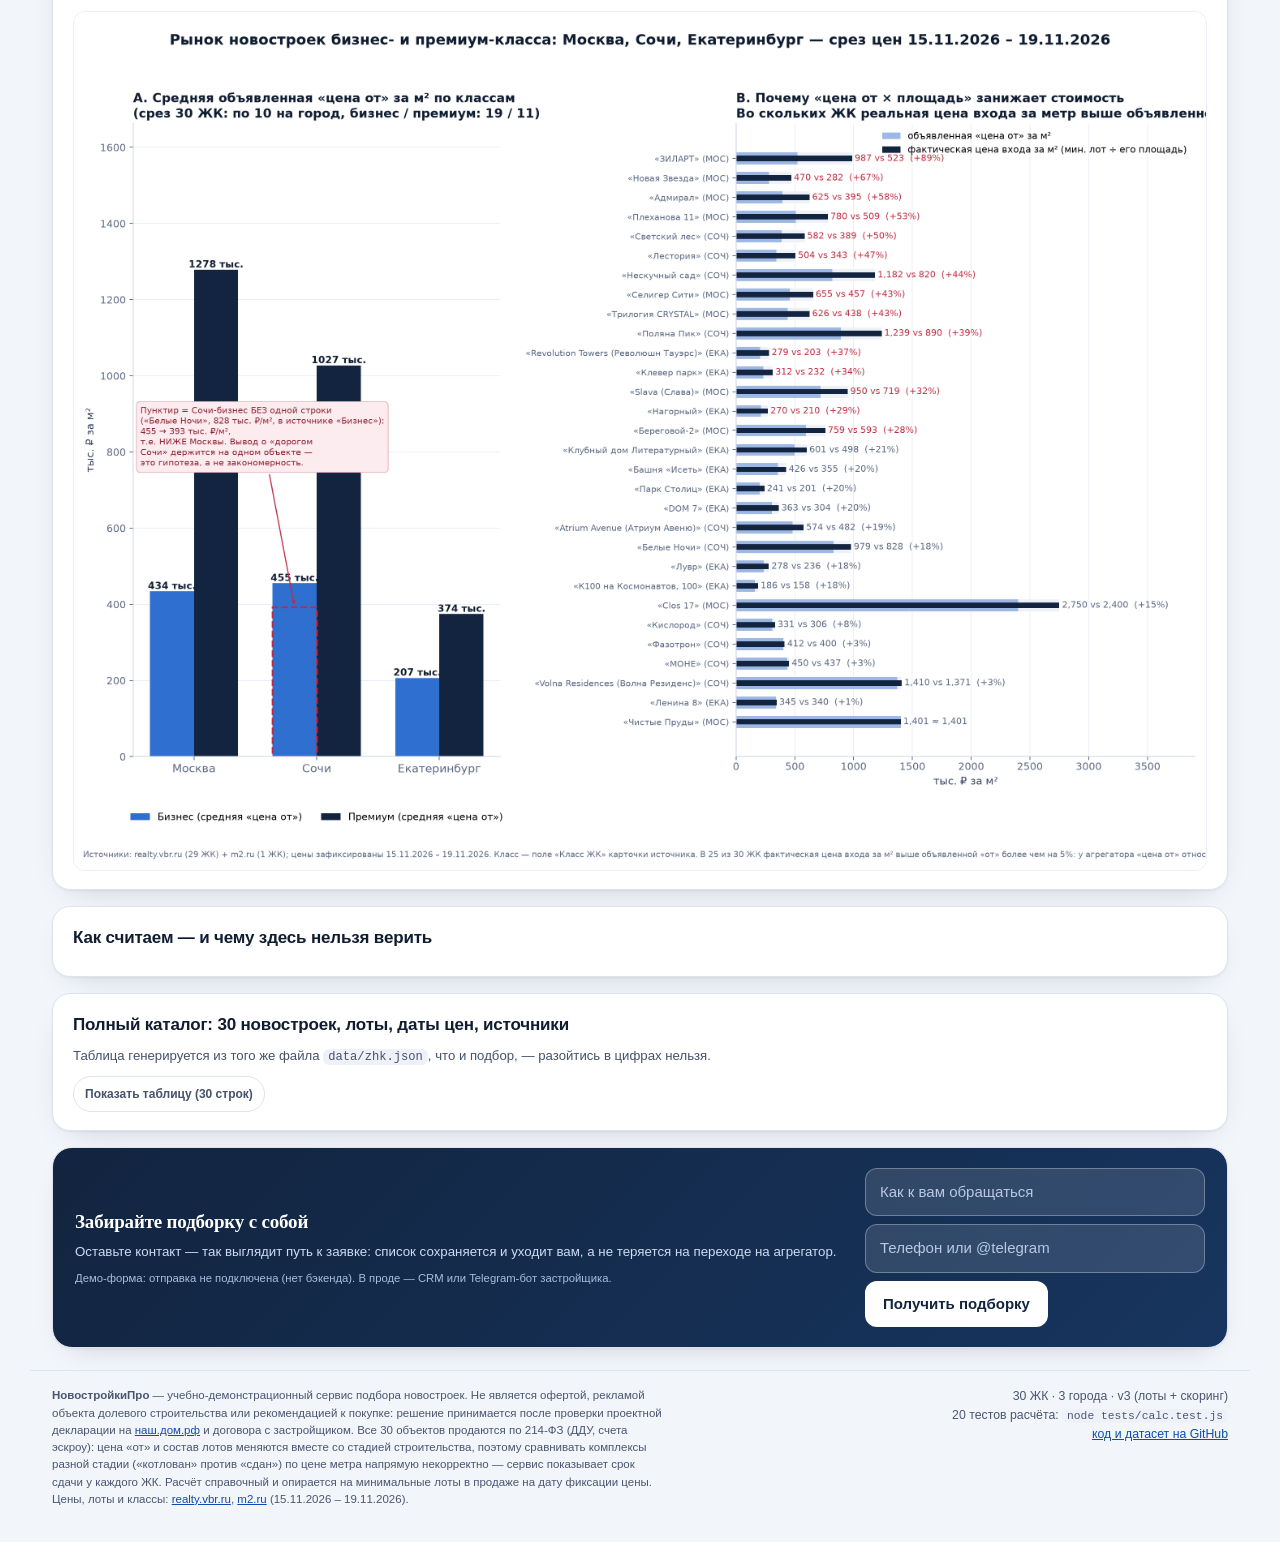
==== commit 9a5a4ff1: "Add files via upload" ====
--- a/index.html
+++ b/index.html
@@ -4,12 +4,12 @@
   <meta charset="utf-8" />
   <meta name="viewport" content="width=device-width, initial-scale=1" />
   <title>НовостройкиПро — подбор новостроек под бюджет: Сочи, Москва, Екатеринбург</title>
-  <meta name="description" content="Укажите город, бюджет и площадь — сервис покажет 3 ЖК с реальными лотами: цена входа, остаток бюджета, ипотечный платёж и причина отказа. 15 новостроек, цены и лоты сверены с realty.vbr.ru и m2.ru 15-16.11.2026." />
+  <meta name="description" content="Укажите город, бюджет и площадь — сервис покажет 3 ЖК с реальными лотами: цена входа, остаток бюджета, ипотечный платёж и причина отказа. 30 новостроек, цены и лоты сверены с realty.vbr.ru и m2.ru (срез 15.11.2026 – 19.11.2026)." />
   <meta name="theme-color" content="#0d1c3a" />
   <meta property="og:type" content="website" />
   <meta property="og:site_name" content="НовостройкиПро" />
   <meta property="og:title" content="НовостройкиПро — какие новостройки вам по бюджету" />
-  <meta property="og:description" content="Подбор по реальным лотам: цена входа, остаток бюджета, ипотечный платёж. 15 ЖК в Сочи, Москве и Екатеринбурге." />
+  <meta property="og:description" content="Подбор по реальным лотам: цена входа, остаток бюджета, ипотечный платёж. 30 ЖК в Сочи, Москве и Екатеринбурге." />
   <meta property="og:image" content="https://zerosniper.github.io/realty-matcher-ai/images/sochi-polyana-pik.jpg" />
   <meta property="og:image:alt" content="ЖК «Поляна Пик», Сочи — фото фасада из карточки источника" />
   <meta property="og:site_name" content="НовостройкиПро" />
@@ -596,10 +596,10 @@
         <a href="#results">Ваши ЖК</a>
         <a href="#chart">График цен</a>
         <a href="#market" data-open="market">Все новостройки</a>
-        <a href="#catalog">Таблица 15 ЖК</a>
+        <a href="#catalog">Таблица 30 ЖК</a>
       </nav>
       <div class="topbar-right">
-        <span class="stamp"><svg class="ic" aria-hidden="true" style="width:14px;height:14px"><use href="#i-check"/></svg> Цены сверены с источниками 15-16.11.2026</span>
+        <span class="stamp"><svg class="ic" aria-hidden="true" style="width:14px;height:14px"><use href="#i-check"/></svg> Цены сверены с источниками: срез 15.11.2026 – 19.11.2026</span>
         <button class="burger" id="burger" aria-expanded="false" aria-controls="main-nav" aria-label="Меню раздела"><svg class="ic"><use href="#i-menu"/></svg></button>
       </div>
     </div>
@@ -609,7 +609,7 @@
     <div class="hero-bg" aria-hidden="true"><div class="hero-veil"></div></div>
     <div class="hero-inner">
       <div>
-        <span class="hero-eyebrow"><svg class="ic" aria-hidden="true"><use href="#i-scale"/></svg> Бесплатно · 15 ЖК · цены сверены с источниками 15-16.11.2026</span>
+        <span class="hero-eyebrow"><svg class="ic" aria-hidden="true"><use href="#i-scale"/></svg> Бесплатно · 30 ЖК · цены сверены с источниками: срез 15.11.2026 – 19.11.2026</span>
         <h1>Новостройки: подбор по бюджету и честный список ЖК</h1>
         <p class="hero-sub">Город → бюджет в рублях → площадь. Считаем по фактическому минимальному лоту, а не «цена от × метраж».</p>
       </div>
@@ -619,7 +619,7 @@
   <div class="panel" id="panel">
     <nav class="tabs" role="tablist" aria-label="Режимы">
       <button class="tab is-on" role="tab" type="button" id="tabPick" aria-selected="true" aria-controls="results">Подбор по бюджету</button>
-      <button class="tab" role="tab" type="button" id="tabList" aria-selected="false" aria-controls="market">Все новостройки <b id="tabListCount">15</b></button>
+      <button class="tab" role="tab" type="button" id="tabList" aria-selected="false" aria-controls="market">Все новостройки <b id="tabListCount">10</b></button>
       <button class="tab" role="tab" type="button" id="tabSaved" aria-selected="false" aria-controls="savedBlock">Сохранённое <b id="tabSavedCount">0</b></button>
     </nav>
 
@@ -683,7 +683,7 @@
               <button class="chip" type="button" data-klass="Бизнес" aria-pressed="false">бизнес</button>
               <button class="chip" type="button" data-klass="Премиум" aria-pressed="false">премиум</button>
             </span>
-            <p class="field-note">Класс в базе взят из поля «Класс ЖК» карточки источника — 15 из 15, не наша догадка.</p>
+            <p class="field-note">Класс в базе взят из поля «Класс ЖК» карточки источника — 30 из 30, не наша догадка.</p>
           </div>
           <div class="adv-row nl-in">
             <label for="queryInput"><svg class="ic" aria-hidden="true"><use href="#i-spark"/></svg> Можно словами</label>
@@ -745,7 +745,7 @@
         <span class="chips citypick" role="group" aria-label="Город в списке" id="cityTabsList"></span>
         <span class="chips" role="group" aria-label="Сортировка" id="marketSort"></span>
         <span class="chips">
-          <button class="chip" type="button" id="marketAll" aria-pressed="false">Показать весь срез — 15 ЖК</button>
+          <button class="chip" type="button" id="marketAll" aria-pressed="false">Показать весь срез — 30 ЖК</button>
           <button class="chip" type="button" id="listBack">К подбору по бюджету</button>
         </span>
       </div>
@@ -763,8 +763,8 @@
   <div class="block" id="chart">
     <div class="inner">
       <h3>Сколько стоит метр: разброс в трёх городах</h3>
-      <p class="lede">Те же 15 ЖК, что и в подборе (срез на 15-16.11.2026). Слева — объявленная «цена от» за м² по каждому комплексу; справа — насколько фактическая цена входа за метр (минимальный лот ÷ его площадь) выше объявленной.</p>
-      <img src="chart_prices_2026.png" alt="График: минимальная цена квадратного метра по 15 ЖК и разрыв между объявленной ценой от и фактической ценой входа" loading="lazy" />
+      <p class="lede">Те же 30 ЖК, что и в подборе (срез цен 15.11.2026 – 19.11.2026). Слева — объявленная «цена от» за м² по каждому комплексу; справа — насколько фактическая цена входа за метр (минимальный лот ÷ его площадь) выше объявленной.</p>
+      <img src="chart_prices_2026.png" alt="График: минимальная цена квадратного метра по 30 ЖК и разрыв между объявленной ценой от и фактической ценой входа" loading="lazy" />
     </div>
   </div>
 
@@ -777,9 +777,9 @@
 
   <div class="block" id="catalog">
     <div class="inner">
-      <h3>Полный каталог: 15 новостроек, лоты, даты цен, источники</h3>
+      <h3>Полный каталог: 30 новостроек, лоты, даты цен, источники</h3>
       <p class="lede" style="margin-bottom:10px">Таблица генерируется из того же файла <code>data/zhk.json</code>, что и подбор, — разойтись в цифрах нельзя.</p>
-      <button class="chip" type="button" id="toggleTableBtn" aria-expanded="false" aria-controls="tableWrap">Показать таблицу (15 строк)</button>
+      <button class="chip" type="button" id="toggleTableBtn" aria-expanded="false" aria-controls="tableWrap">Показать таблицу (30 строк)</button>
       <div class="tbl-wrap" id="tableWrap" hidden></div>
     </div>
   </div>
@@ -806,21 +806,21 @@
     <div class="legal">
       <b>НовостройкиПро</b> — учебно-демонстрационный сервис подбора новостроек. Не является офертой, рекламой объекта долевого строительства или рекомендацией к покупке:
       решение принимается после проверки проектной декларации на <a href="https://наш.дом.рф" target="_blank" rel="noopener">наш.дом.рф</a> и договора с застройщиком.
-      Все 15 объектов продаются по 214-ФЗ (ДДУ, счета эскроу): цена «от» и состав лотов меняются вместе со стадией строительства,
+      Все 30 объектов продаются по 214-ФЗ (ДДУ, счета эскроу): цена «от» и состав лотов меняются вместе со стадией строительства,
       поэтому сравнивать комплексы разной стадии («котлован» против «сдан») по цене метра напрямую некорректно — сервис показывает срок сдачи у каждого ЖК.
       Расчёт справочный и опирается на минимальные лоты в продаже на дату фиксации цены. Цены, лоты и классы:
-      <a href="https://realty.vbr.ru/" target="_blank" rel="noopener">realty.vbr.ru</a>, <a href="https://m2.ru/" target="_blank" rel="noopener">m2.ru</a> (15-16.11.2026).
+      <a href="https://realty.vbr.ru/" target="_blank" rel="noopener">realty.vbr.ru</a>, <a href="https://m2.ru/" target="_blank" rel="noopener">m2.ru</a> (15.11.2026 – 19.11.2026).
     </div>
     <div style="text-align:right;white-space:nowrap">
-      15 ЖК · 3 города · v3 (лоты + скоринг)<br />18 тестов расчёта: <code>node tests/calc.test.js</code><br />
+      30 ЖК · 3 города · v3 (лоты + скоринг)<br />20 тестов расчёта: <code>node tests/calc.test.js</code><br />
       <a href="https://github.com/Zerosniper/realty-matcher-ai" target="_blank" rel="noopener">код и датасет на GitHub</a>
     </div>
   </footer>
 
 <script>
 // Сгенерировано из data/zhk.json скриптом tools/build_data.py — вручную не править.
-window.ZHK_DATA = [{"id": "sochi-kislorod", "city": "Сочи", "name": "ЖК «Кислород»", "developer": "AVA Group", "district": "Хостинский р-н, склон мкр Бытха", "zhkClass": "Бизнес", "classSource": "Бизнес", "pricePerM2": 306237.0, "pricePerM2Max": 410989.0, "pricePerM2Avg": 328491.0, "minLotMln": 7.53, "maxLotMln": 21.6, "minAreaM2": 22.77, "offers": 44, "delivery": "Сдача в 2023 - 2026", "deliveryYearFrom": 2023, "deliveryYearTo": 2026, "lots": [{"type": "Студии", "minAreaM2": 22.77, "fromMln": 7.53, "toMln": 17.31}, {"type": "1-комнатные", "minAreaM2": 38.02, "fromMln": 12.45, "toMln": 14.88}, {"type": "2-комнатные", "minAreaM2": 44.62, "fromMln": 14.9, "toMln": 17.65}, {"type": "3-комнатные", "minAreaM2": 65.92, "fromMln": 20.23, "toMln": 21.6}], "feature": "Своя школа и детский сад, панорама на море", "imgKey": "sochi-kislorod", "sourceName": "realty.vbr.ru", "sourceUrl": "https://realty.vbr.ru/sochi/novostroyki/zhk/kislorod-3/", "priceAsOf": "15.11.2026, 01:02", "sourceTitle": "ЖК «Кислород» от застройщика AVA в Сочи — купить квартиру в новостройке от 7,53 млн ₽", "n": 1, "minLotImpliedPpm": 330698}, {"id": "sochi-svetsky-les", "city": "Сочи", "name": "ЖК «Светский лес»", "developer": "ГК ТОЧНО", "district": "Центральный р-н, ул. Краснодонская", "zhkClass": "Бизнес", "classSource": "Бизнес", "pricePerM2": 388918.0, "pricePerM2Max": 582346.0, "pricePerM2Avg": 483780.0, "minLotMln": 15.34, "maxLotMln": 42.5, "minAreaM2": 26.34, "offers": 78, "delivery": "Сдача в 2028", "deliveryYearFrom": 2028, "deliveryYearTo": 2028, "lots": [{"type": "Студии", "minAreaM2": 26.34, "fromMln": 15.34, "toMln": 17.26}, {"type": "1-комнатные", "minAreaM2": 28.56, "fromMln": 15.46, "toMln": 28.64}, {"type": "2-комнатные", "minAreaM2": 46.21, "fromMln": 23.01, "toMln": 39.11}, {"type": "3-комнатные", "minAreaM2": 66.29, "fromMln": 29.91, "toMln": 42.5}], "feature": "Набережная реки Сочи и лесопарк вокруг квартала", "imgKey": "sochi-svetsky-les", "sourceName": "realty.vbr.ru", "sourceUrl": "https://realty.vbr.ru/sochi/novostroyki/zhk/svetskii-les/", "priceAsOf": "15.11.2026, 01:38", "sourceTitle": "ЖК «Светский лес» от застройщика ГК ТОЧНО в Сочи — купить квартиру в новостройке от 15,34 млн ₽", "n": 2, "minLotImpliedPpm": 582384}, {"id": "sochi-neskuchny-sad", "city": "Сочи", "name": "ГК «Нескучный сад»", "developer": "Неометрия", "district": "Адлерский р-н, Курортный Городок", "zhkClass": "Премиум", "classSource": "Бизнес премиум", "pricePerM2": 820257.0, "pricePerM2Max": 1418526.0, "pricePerM2Avg": 1111854.0, "minLotMln": 26.24, "maxLotMln": 158.95, "minAreaM2": 22.2, "offers": 47, "delivery": "Сдача в 2025 - 2026", "deliveryYearFrom": 2025, "deliveryYearTo": 2026, "lots": [{"type": "Студии", "minAreaM2": 22.2, "fromMln": 26.24, "toMln": 33.05}, {"type": "1-комнатные", "minAreaM2": 25.1, "fromMln": 32.99, "toMln": 47.09}, {"type": "2-комнатные", "minAreaM2": 33.1, "fromMln": 34.22, "toMln": 61.42}, {"type": "3-комнатные", "minAreaM2": 50.9, "fromMln": 54.41, "toMln": 133.14}, {"type": "4-комнатные", "minAreaM2": 79.1, "fromMln": 71.47, "toMln": 158.95}], "feature": "Курортная зона в 900 м от моря, закрытый двор", "imgKey": "sochi-neskuchny-sad", "sourceName": "realty.vbr.ru", "sourceUrl": "https://realty.vbr.ru/sochi/novostroyki/zhk/gostinicnii-kompleks-neskycnii-sad/", "priceAsOf": "15.11.2026, 01:32", "sourceTitle": "ЖК «Гостиничный комплекс «Нескучный сад» от застройщика Девелоперская компания «Неометрия» в Сочи — купить квартиру в новостройке от 26,24 млн ₽", "n": 3, "minLotImpliedPpm": 1181982}, {"id": "sochi-belye-nochi", "city": "Сочи", "name": "ЖК «Белые Ночи»", "developer": "PARADE Development", "district": "Лазаревский р-н, мкр Уч-Дере", "zhkClass": "Бизнес", "classSource": "Бизнес", "pricePerM2": 827999.0, "pricePerM2Max": 1018000.0, "pricePerM2Avg": 963739.0, "minLotMln": 28.37, "maxLotMln": 58.97, "minAreaM2": 28.98, "offers": 68, "delivery": "Сдача в 2028", "deliveryYearFrom": 2028, "deliveryYearTo": 2028, "lots": [{"type": "Студии", "minAreaM2": 28.98, "fromMln": 28.37, "toMln": 31.4}, {"type": "1-комнатные", "minAreaM2": 29.25, "fromMln": 29.04, "toMln": 46.69}, {"type": "2-комнатные", "minAreaM2": 38.09, "fromMln": 35.88, "toMln": 55.9}, {"type": "3-комнатные", "minAreaM2": 65.97, "fromMln": 55.22, "toMln": 58.97}], "feature": "Субтропический парк на первой линии у моря", "imgKey": "sochi-belye-nochi", "sourceName": "realty.vbr.ru", "sourceUrl": "https://realty.vbr.ru/sochi/novostroyki/zhk/belie-noci-6/", "priceAsOf": "15.11.2026, 01:17", "sourceTitle": "ЖК «Белые Ночи» от застройщика PARADE Development в Сочи — купить квартиру в новостройке от 28,37 млн ₽", "n": 4, "minLotImpliedPpm": 978951}, {"id": "sochi-polyana-pik", "city": "Сочи", "name": "ЖК «Поляна Пик»", "developer": "PARADE Development", "district": "Адлерский р-н, Красная Поляна", "zhkClass": "Премиум", "classSource": "Бизнес премиум", "pricePerM2": 890000.0, "pricePerM2Max": 1391000.0, "pricePerM2Avg": 1193077.0, "minLotMln": 54.63, "maxLotMln": 214.49, "minAreaM2": 44.1, "offers": 73, "delivery": "Сдача в 2026", "deliveryYearFrom": 2026, "deliveryYearTo": 2026, "lots": [{"type": "Студии", "minAreaM2": 47.3, "fromMln": 63.85, "toMln": 70.06}, {"type": "1-комнатные", "minAreaM2": 44.1, "fromMln": 54.63, "toMln": 120.56}, {"type": "2-комнатные", "minAreaM2": 57.7, "fromMln": 75.01, "toMln": 214.49}, {"type": "3-комнатные", "minAreaM2": 144.4, "fromMln": 155.66, "toMln": 214.49}, {"type": "4-комнатные", "minAreaM2": 174.9, "fromMln": 155.66, "toMln": 155.66}], "feature": "Горный курорт у подножия Роза Пик, SPA и бассейн", "imgKey": "sochi-polyana-pik", "sourceName": "realty.vbr.ru", "sourceUrl": "https://realty.vbr.ru/sochi/novostroyki/zhk/polyana-pik/", "priceAsOf": "15.11.2026, 01:32", "sourceTitle": "ЖК «Поляна Пик» от застройщика PARADE Development в Сочи — купить квартиру в новостройке от 54,63 млн ₽", "n": 5, "minLotImpliedPpm": 1238776}, {"id": "msk-admiral", "city": "Москва", "name": "ЖК «Адмирал»", "developer": "Галс-Девелопмент", "district": "ЮВАО, Печатники (3 мин. до метро)", "zhkClass": "Бизнес", "classSource": "Бизнес", "pricePerM2": 395177.0, "pricePerM2Max": 681442.0, "pricePerM2Avg": 658781.0, "minLotMln": 18.01, "maxLotMln": 42.2, "minAreaM2": 28.8, "offers": 84, "delivery": "Сдача в 2028", "deliveryYearFrom": 2028, "deliveryYearTo": 2028, "lots": [{"type": "Студии", "minAreaM2": 28.8, "fromMln": 18.01, "toMln": 22.45}, {"type": "1-комнатные", "minAreaM2": 32.9, "fromMln": 20.44, "toMln": 24.38}, {"type": "2-комнатные", "minAreaM2": 40.4, "fromMln": 22.91, "toMln": 26.59}, {"type": "3-комнатные", "minAreaM2": 80.1, "fromMln": 33.88, "toMln": 34.25}, {"type": "4-комнатные", "minAreaM2": 86.8, "fromMln": 37.35, "toMln": 42.2}], "feature": "Квартал у Южного речного вокзала, 84 лота в выборе", "imgKey": "msk-admiral", "sourceName": "realty.vbr.ru", "sourceUrl": "https://realty.vbr.ru/moskva/novostroyki/zhk/admiral-21/", "priceAsOf": "15.11.2026, 01:01", "sourceTitle": "ЖК «Адмирал» от застройщика Галс-Девелопмент в Москве — купить квартиру в новостройке от 18,01 млн ₽", "n": 6, "minLotImpliedPpm": 625347}, {"id": "msk-trilogiya-crystal", "city": "Москва", "name": "ЖК «Трилогия CRYSTAL»", "developer": "Концерн КРОСТ", "district": "СЗАО, Хорошёво-Мнёвники", "zhkClass": "Бизнес", "classSource": "Бизнес", "pricePerM2": 438000.0, "pricePerM2Max": 710000.0, "pricePerM2Avg": 686500.0, "minLotMln": 21.21, "maxLotMln": 59.6, "minAreaM2": 33.9, "offers": 22, "delivery": "Сдача в 2023 - 2027", "deliveryYearFrom": 2023, "deliveryYearTo": 2027, "lots": [{"type": "1-комнатные", "minAreaM2": 33.9, "fromMln": 21.21, "toMln": 27.55}, {"type": "2-комнатные", "minAreaM2": 47.3, "fromMln": 24.9, "toMln": 31.85}, {"type": "3-комнатные", "minAreaM2": 64.4, "fromMln": 36.06, "toMln": 51.46}, {"type": "4-комнатные", "minAreaM2": 107.2, "fromMln": 53.27, "toMln": 59.6}], "feature": "Башни с двором-парком без машин, рядом Москва-река", "imgKey": "msk-trilogiya-crystal", "sourceName": "realty.vbr.ru", "sourceUrl": "https://realty.vbr.ru/moskva/novostroyki/zhk/crystal-trilogiya--kristall-trilogiya-/", "priceAsOf": "15.11.2026, 01:31", "sourceTitle": "ЖК «Трилогия CRYSTAL (Трилогия Кристалл)» от застройщика Концерн КРОСТ в Москве — купить квартиру в новостройке от 21,21 млн ₽", "n": 7, "minLotImpliedPpm": 625664}, {"id": "msk-plekhanova-11", "city": "Москва", "name": "ЖК «Плеханова 11»", "developer": "ПИК", "district": "ВАО, Перово (3 мин. до м. Перово)", "zhkClass": "Бизнес", "classSource": "Бизнес", "pricePerM2": 508800.0, "pricePerM2Max": 780000.0, "pricePerM2Avg": 528546.0, "minLotMln": 17.55, "maxLotMln": 42.44, "minAreaM2": 22.5, "offers": 25, "delivery": "Сдача в 2026", "deliveryYearFrom": 2026, "deliveryYearTo": 2026, "lots": [{"type": "Студии", "minAreaM2": 22.5, "fromMln": 17.55, "toMln": 18.44}, {"type": "1-комнатные", "minAreaM2": 32.7, "fromMln": 20.5, "toMln": 23.36}, {"type": "2-комнатные", "minAreaM2": 49.4, "fromMln": 26.92, "toMln": 37.57}, {"type": "3-комнатные", "minAreaM2": 69.8, "fromMln": 38.6, "toMln": 42.44}], "feature": "Чистовая отделка «заезжай и живи», рядом Кусковский парк", "imgKey": "msk-plekhanova-11", "sourceName": "realty.vbr.ru", "sourceUrl": "https://realty.vbr.ru/moskva/novostroyki/zhk/plehanova-11/", "priceAsOf": "15.11.2026, 01:30", "sourceTitle": "ЖК «Плеханова 11» от застройщика ПИК в Москве — купить квартиру в новостройке от 17,55 млн ₽", "n": 8, "minLotImpliedPpm": 780000}, {"id": "msk-chistye-prudy", "city": "Москва", "name": "ЖК «Чистые Пруды»", "developer": "Sminex", "district": "ЦАО, Басманный (Потаповский пер.)", "zhkClass": "Премиум", "classSource": "Бизнес премиум", "pricePerM2": 1400956.0, "pricePerM2Max": 4185076.0, "pricePerM2Avg": 2592139.0, "minLotMln": 161.11, "maxLotMln": 1648.92, "minAreaM2": 115.0, "offers": 26, "delivery": "Сдача в 2026", "deliveryYearFrom": 2026, "deliveryYearTo": 2026, "lots": [{"type": "2-комнатные", "minAreaM2": 115.0, "fromMln": 161.11, "toMln": 335.89}, {"type": "3-комнатные", "minAreaM2": 141.0, "fromMln": 417.2, "toMln": 427.14}, {"type": "4-комнатные", "minAreaM2": 178.0, "fromMln": 466.74, "toMln": 702.32}, {"type": "5-комнатные", "minAreaM2": 394.0, "fromMln": 1545.95, "toMln": 1648.92}, {"type": "6-комнатные", "minAreaM2": 297.0, "fromMln": 865.3, "toMln": 865.3}], "feature": "Исторический клубный дом с приватным двором", "imgKey": "msk-chistye-prudy", "sourceName": "realty.vbr.ru", "sourceUrl": "https://realty.vbr.ru/moskva/novostroyki/zhk/cistie-prydi-1/", "priceAsOf": "15.11.2026, 01:32", "sourceTitle": "ЖК «Исторический дом «Чистые Пруды» от застройщика Sminex в Москве — купить квартиру в новостройке от 161,11 млн ₽", "n": 9, "minLotImpliedPpm": 1400957}, {"id": "msk-clos-17", "city": "Москва", "name": "ЖК «Clos 17»", "developer": "MR Group", "district": "ЦАО, Арбат (1 мин. до м. Арбатская)", "zhkClass": "Премиум", "classSource": "Бизнес премиум", "pricePerM2": 2400000.0, "pricePerM2Max": 3050000.0, "pricePerM2Avg": 2744473.0, "minLotMln": 227.53, "maxLotMln": 322.69, "minAreaM2": 82.74, "offers": 4, "delivery": "Сдача в 2027", "deliveryYearFrom": 2027, "deliveryYearTo": 2027, "lots": [{"type": "1-комнатные", "minAreaM2": 82.74, "fromMln": 227.53, "toMln": 322.69}], "feature": "Камерный клубный особняк: 4 лота в продаже", "imgKey": "msk-clos-17", "sourceName": "realty.vbr.ru", "sourceUrl": "https://realty.vbr.ru/moskva/novostroyki/zhk/clos-17--klo-17-/", "priceAsOf": "15.11.2026, 01:38", "sourceTitle": "ЖК «Clos 17 (Кло 17)» от застройщика MR в Москве — купить квартиру в новостройке от 227,54 млн ₽", "n": 10, "minLotImpliedPpm": 2749940}, {"id": "ekb-park-stolic", "city": "Екатеринбург", "name": "ЖК «Парк Столиц»", "developer": "Атлас Девелопмент", "district": "Чкаловский р-н, Автовокзал (м. Чкаловская)", "zhkClass": "Бизнес", "classSource": "Бизнес", "pricePerM2": 201047.0, "pricePerM2Max": 251557.0, "pricePerM2Avg": 235425.0, "minLotMln": 10.49, "maxLotMln": 21.24, "minAreaM2": 43.6, "offers": 13, "delivery": "Сдача в 2021 - 2027", "deliveryYearFrom": 2021, "deliveryYearTo": 2027, "lots": [{"type": "1-комнатные", "minAreaM2": 43.6, "fromMln": 10.49, "toMln": 13.18}, {"type": "2-комнатные", "minAreaM2": 71.0, "fromMln": 15.42, "toMln": 18.08}, {"type": "3-комнатные", "minAreaM2": 85.0, "fromMln": 17.09, "toMln": 21.24}], "feature": "Жилая экосистема с приватным парком и галереей", "imgKey": "ekb-park-stolic", "sourceName": "realty.vbr.ru", "sourceUrl": "https://realty.vbr.ru/ekaterinburg/novostroyki/zhk/park-stolic/", "priceAsOf": "15.11.2026, 01:14", "sourceTitle": "ЖК «Парк Столиц» от застройщика Атлас Девелопмент в Екатеринбурге — купить квартиру в новостройке от 10,49 млн ₽", "n": 11, "minLotImpliedPpm": 240596}, {"id": "ekb-nagorny", "city": "Екатеринбург", "name": "ЖК «Нагорный»", "developer": "УГМК-Застройщик", "district": "Верх-Исетский р-н, ВИЗ-Правобережный", "zhkClass": "Бизнес", "classSource": "Бизнес", "pricePerM2": 209903.0, "pricePerM2Max": 270321.0, "pricePerM2Avg": 254203.0, "minLotMln": 14.3, "maxLotMln": 40.42, "minAreaM2": 52.9, "offers": 11, "delivery": "Сдача в 2020 - 2029", "deliveryYearFrom": 2020, "deliveryYearTo": 2029, "lots": [{"type": "1-комнатные", "minAreaM2": 52.9, "fromMln": 14.3, "toMln": 14.3}, {"type": "2-комнатные", "minAreaM2": 77.2, "fromMln": 17.97, "toMln": 20.75}, {"type": "3-комнатные", "minAreaM2": 112.0, "fromMln": 24.03, "toMln": 24.34}, {"type": "4-комнатные", "minAreaM2": 158.0, "fromMln": 39.42, "toMln": 40.42}], "feature": "Флагманский квартал рядом с пл. 1905 года", "imgKey": "ekb-nagorny", "sourceName": "realty.vbr.ru", "sourceUrl": "https://realty.vbr.ru/ekaterinburg/novostroyki/zhk/nagornii-1/", "priceAsOf": "15.11.2026, 01:31", "sourceTitle": "ЖК «Нагорный» от застройщика УГМК-Застройщик в Екатеринбурге — купить квартиру в новостройке от 14,3 млн ₽", "n": 12, "minLotImpliedPpm": 270321}, {"id": "ekb-klever-park", "city": "Екатеринбург", "name": "ЖК «Клевер парк»", "developer": "Acons Group", "district": "Октябрьский р-н, Парковый (у ЦПКиО)", "zhkClass": "Бизнес", "classSource": "бизнес", "pricePerM2": 232197, "pricePerM2Max": 339700, "pricePerM2Avg": null, "minLotMln": 8.8, "maxLotMln": 32.0, "minAreaM2": 28.2, "offers": null, "delivery": "Строится до 3 кв. 2027 г.", "deliveryYearFrom": 2027, "deliveryYearTo": 2027, "lots": [{"type": "Студии", "minAreaM2": 28.2, "fromMln": 8.8, "toMln": 10.8}, {"type": "1-комнатные", "minAreaM2": 49.3, "fromMln": 12.9, "toMln": 17.0}, {"type": "2-комнатные", "minAreaM2": 60.3, "fromMln": 15.8, "toMln": 24.7}, {"type": "3-комнатные", "minAreaM2": 94.2, "fromMln": 23.0, "toMln": 32.0}], "feature": "Своя набережная Исети и прямой выход в парк", "imgKey": "ekb-klever-park", "sourceName": "m2.ru", "sourceUrl": "https://m2.ru/yekaterinburg/novostroyki/zhk-klever-park-3216/", "priceAsOf": "16.11.2026", "sourceTitle": "ЖК «Клевер парк» (m2.ru)", "n": 13, "minLotImpliedPpm": 312057}, {"id": "ekb-dom-7", "city": "Екатеринбург", "name": "ЖК «DOM 7»", "developer": "Компания Практика", "district": "Верх-Исетский р-н, ВИЗ (2 мин. до м. Динамо)", "zhkClass": "Премиум", "classSource": "Бизнес премиум", "pricePerM2": 303753.0, "pricePerM2Max": 474913.0, "pricePerM2Avg": 391003.0, "minLotMln": 13.09, "maxLotMln": 49.51, "minAreaM2": 36.06, "offers": 19, "delivery": "Сдача в 2026", "deliveryYearFrom": 2026, "deliveryYearTo": 2026, "lots": [{"type": "Студии", "minAreaM2": 36.06, "fromMln": 13.09, "toMln": 13.34}, {"type": "1-комнатные", "minAreaM2": 40.17, "fromMln": 14.39, "toMln": 15.81}, {"type": "2-комнатные", "minAreaM2": 66.38, "fromMln": 20.81, "toMln": 33.95}, {"type": "3-комнатные", "minAreaM2": 82.46, "fromMln": 25.65, "toMln": 38.75}, {"type": "4-комнатные", "minAreaM2": 117.3, "fromMln": 49.51, "toMln": 49.51}], "feature": "Видовая башня рядом с набережной Исети", "imgKey": "ekb-dom-7", "sourceName": "realty.vbr.ru", "sourceUrl": "https://realty.vbr.ru/ekaterinburg/novostroyki/zhk/dom-7--dom-7-/", "priceAsOf": "15.11.2026, 01:02", "sourceTitle": "ЖК «DOM 7 (Дом 7)» от застройщика Компания Практика в Екатеринбурге — купить квартиру в новостройке от 13,09 млн ₽", "n": 14, "minLotImpliedPpm": 363006}, {"id": "ekb-literaturny", "city": "Екатеринбург", "name": "ЖК «Клубный дом Литературный»", "developer": "ДК Север", "district": "Кировский р-н, Центр (ул. Первомайская)", "zhkClass": "Премиум", "classSource": "Бизнес премиум", "pricePerM2": 498500.0, "pricePerM2Max": 636400.0, "pricePerM2Avg": 526302.0, "minLotMln": 25.07, "maxLotMln": 78.95, "minAreaM2": 41.7, "offers": 12, "delivery": "Сдача в 2027", "deliveryYearFrom": 2027, "deliveryYearTo": 2027, "lots": [{"type": "Студии", "minAreaM2": 41.7, "fromMln": 25.07, "toMln": 25.07}, {"type": "1-комнатные", "minAreaM2": 55.1, "fromMln": 30.45, "toMln": 36.21}, {"type": "2-комнатные", "minAreaM2": 89.8, "fromMln": 49.51, "toMln": 78.95}, {"type": "3-комнатные", "minAreaM2": 151.1, "fromMln": 75.32, "toMln": 75.32}], "feature": "Малоэтажный клубный дом в тихом центре, 12 лотов", "imgKey": "ekb-literaturny", "sourceName": "realty.vbr.ru", "sourceUrl": "https://realty.vbr.ru/ekaterinburg/novostroyki/zhk/po-yl-pervomaiskaya-1/", "priceAsOf": "15.11.2026, 01:37", "sourceTitle": "ЖК «Клубный дом Литературный» от застройщика Север (Тюмень) в Екатеринбурге — купить квартиру в новостройке от 25,07 млн ₽", "n": 15, "minLotImpliedPpm": 601199}];
-window.ZHK_META = {"builtAt": "2026-11-16", "priceAsOf": "15-16.11.2026", "sources": ["realty.vbr.ru", "m2.ru"]};
+window.ZHK_DATA = [{"id": "sochi-kislorod", "city": "Сочи", "name": "ЖК «Кислород»", "developer": "AVA Group", "district": "Хостинский р-н, склон мкр Бытха", "zhkClass": "Бизнес", "classSource": "Бизнес", "pricePerM2": 306237.0, "pricePerM2Max": 410989.0, "pricePerM2Avg": 328491.0, "minLotMln": 7.53, "maxLotMln": 21.6, "minAreaM2": 22.77, "offers": 44, "delivery": "Сдача в 2023 - 2026", "deliveryYearFrom": 2023, "deliveryYearTo": 2026, "lots": [{"type": "Студии", "minAreaM2": 22.77, "fromMln": 7.53, "toMln": 17.31}, {"type": "1-комнатные", "minAreaM2": 38.02, "fromMln": 12.45, "toMln": 14.88}, {"type": "2-комнатные", "minAreaM2": 44.62, "fromMln": 14.9, "toMln": 17.65}, {"type": "3-комнатные", "minAreaM2": 65.92, "fromMln": 20.23, "toMln": 21.6}], "feature": "Своя школа и детский сад, панорама на море", "imgKey": "sochi-kislorod", "sourceName": "realty.vbr.ru", "sourceUrl": "https://realty.vbr.ru/sochi/novostroyki/zhk/kislorod-3/", "priceAsOf": "15.11.2026, 01:02", "sourceTitle": "ЖК «Кислород» от застройщика AVA в Сочи — купить квартиру в новостройке от 7,53 млн ₽", "n": 1, "minLotImpliedPpm": 330698}, {"id": "sochi-lestoriya", "city": "Сочи", "name": "ЖК «Лестория»", "developer": "Девелоперская компания «Неометрия»", "district": "улица Искры", "zhkClass": "Бизнес", "classSource": "Бизнес", "pricePerM2": 343342.0, "pricePerM2Max": 646661.0, "pricePerM2Avg": 465660.0, "minLotMln": 10.24, "maxLotMln": 35.75, "minAreaM2": 20.3, "offers": 263, "delivery": "Сдача в 2026, есть сданные", "deliveryYearFrom": 2026, "deliveryYearTo": 2026, "lots": [{"type": "Студии", "minAreaM2": 20.3, "fromMln": 10.24, "toMln": 17.05}, {"type": "1-комнатные", "minAreaM2": 21.6, "fromMln": 11.38, "toMln": 24.9}, {"type": "2-комнатные", "minAreaM2": 41.9, "fromMln": 18.67, "toMln": 35.75}, {"type": "3-комнатные", "minAreaM2": 66.6, "fromMln": 25.47, "toMln": 32.4}], "feature": "этажность от 15 до 17, корпусов 6, дом монолитно-кирпичный, отделка: без отделки, чистовая, на территории: детские площадки, спортивные площадки, места для отдыха, бассейн", "imgKey": "sochi-lestoriya", "sourceName": "realty.vbr.ru", "sourceUrl": "https://realty.vbr.ru/sochi/novostroyki/zhk/lestoriya/", "priceAsOf": "19.11.2026, 01:06", "sourceTitle": "ЖК «Лестория» от застройщика Девелоперская компания «Неометрия» в Сочи — купить квартиру в новостройке от 10,24 млн ₽", "n": 2, "minLotImpliedPpm": 504433}, {"id": "sochi-svetsky-les", "city": "Сочи", "name": "ЖК «Светский лес»", "developer": "ГК ТОЧНО", "district": "Центральный р-н, ул. Краснодонская", "zhkClass": "Бизнес", "classSource": "Бизнес", "pricePerM2": 388918.0, "pricePerM2Max": 582346.0, "pricePerM2Avg": 483780.0, "minLotMln": 15.34, "maxLotMln": 42.5, "minAreaM2": 26.34, "offers": 78, "delivery": "Сдача в 2028", "deliveryYearFrom": 2028, "deliveryYearTo": 2028, "lots": [{"type": "Студии", "minAreaM2": 26.34, "fromMln": 15.34, "toMln": 17.26}, {"type": "1-комнатные", "minAreaM2": 28.56, "fromMln": 15.46, "toMln": 28.64}, {"type": "2-комнатные", "minAreaM2": 46.21, "fromMln": 23.01, "toMln": 39.11}, {"type": "3-комнатные", "minAreaM2": 66.29, "fromMln": 29.91, "toMln": 42.5}], "feature": "Набережная реки Сочи и лесопарк вокруг квартала", "imgKey": "sochi-svetsky-les", "sourceName": "realty.vbr.ru", "sourceUrl": "https://realty.vbr.ru/sochi/novostroyki/zhk/svetskii-les/", "priceAsOf": "15.11.2026, 01:38", "sourceTitle": "ЖК «Светский лес» от застройщика ГК ТОЧНО в Сочи — купить квартиру в новостройке от 15,34 млн ₽", "n": 3, "minLotImpliedPpm": 582384}, {"id": "sochi-fazotron", "city": "Сочи", "name": "ЖК «Фазотрон»", "developer": "ГК Альпика", "district": "Мамайка мкр, улица Волжская, 22", "zhkClass": "Бизнес", "classSource": "Бизнес", "pricePerM2": 400000.0, "pricePerM2Max": 470000.0, "pricePerM2Avg": 196761.0, "minLotMln": 12.04, "maxLotMln": 39.2, "minAreaM2": 29.2, "offers": 18, "delivery": "Сдача в 2024, сдан", "deliveryYearFrom": 2024, "deliveryYearTo": 2024, "lots": [{"type": "Студии", "minAreaM2": 29.2, "fromMln": 12.04, "toMln": 14.9}, {"type": "1-комнатные", "minAreaM2": 32.8, "fromMln": 13.12, "toMln": 14.42}, {"type": "2-комнатные", "minAreaM2": 58.1, "fromMln": 23.82, "toMln": 25.56}, {"type": "3-комнатные", "minAreaM2": 94.0, "fromMln": 37.6, "toMln": 39.2}], "feature": "этажность 11, корпусов 6, дом монолитный, отделка: без отделки, чистовая, на территории: детские площадки, спортивные площадки, места для отдыха", "imgKey": "sochi-fazotron", "sourceName": "realty.vbr.ru", "sourceUrl": "https://realty.vbr.ru/sochi/novostroyki/zhk/fazotron/", "priceAsOf": "19.11.2026, 01:24", "sourceTitle": "ЖК «Фазотрон» от застройщика ГК Альпика в Сочи — купить квартиру в новостройке от 12,04 млн ₽", "n": 4, "minLotImpliedPpm": 412329}, {"id": "sochi-mone", "city": "Сочи", "name": "ЖК «МОНЕ»", "developer": "Nedvex", "district": "Адлер жилрайон, Курортный Городок мкр", "zhkClass": "Бизнес", "classSource": "Бизнес", "pricePerM2": 436893.0, "pricePerM2Max": 896551.0, "pricePerM2Avg": 756412.0, "minLotMln": 9.0, "maxLotMln": 32.0, "minAreaM2": 20.0, "offers": 22, "delivery": "Сдача в 2022, сдан", "deliveryYearFrom": 2022, "deliveryYearTo": 2022, "lots": [{"type": "1-комнатные", "minAreaM2": 20.0, "fromMln": 9.0, "toMln": 32.0}], "feature": "этажность 8, корпусов 2, дом монолитный, отделка: чистовая, на территории: детские площадки, спортивные площадки, места для отдыха, рестораны", "imgKey": "sochi-mone", "sourceName": "realty.vbr.ru", "sourceUrl": "https://realty.vbr.ru/sochi/novostroyki/zhk/mone/", "priceAsOf": "19.11.2026, 01:26", "sourceTitle": "ЖК «МОНЕ» от застройщика Nedvex в Сочи — купить квартиру в новостройке от 9 млн ₽", "n": 5, "minLotImpliedPpm": 450000}, {"id": "sochi-atrium-avenue-atriym-avenu", "city": "Сочи", "name": "ЖК «Atrium Avenue (Атриум Авеню)»", "developer": "Nedvex", "district": "улица Яна Фабрициуса, 33", "zhkClass": "Бизнес", "classSource": "Бизнес", "pricePerM2": 482002.0, "pricePerM2Max": 573633.0, "pricePerM2Avg": 403741.0, "minLotMln": 11.36, "maxLotMln": 25.06, "minAreaM2": 19.8, "offers": 6, "delivery": "Сдача в 2024, сдан", "deliveryYearFrom": 2024, "deliveryYearTo": 2024, "lots": [{"type": "Студии", "minAreaM2": 19.8, "fromMln": 11.36, "toMln": 14.79}, {"type": "1-комнатные", "minAreaM2": 32.4, "fromMln": 16.79, "toMln": 18.01}, {"type": "2-комнатные", "minAreaM2": 52.0, "fromMln": 25.06, "toMln": 25.06}], "feature": "этажность 8, корпусов 1, дом монолитно-кирпичный, отделка: без отделки, на территории: места для отдыха", "imgKey": "sochi-atrium-avenue-atriym-avenu", "sourceName": "realty.vbr.ru", "sourceUrl": "https://realty.vbr.ru/sochi/novostroyki/zhk/atrium-avenue--atriym-avenu-/", "priceAsOf": "19.11.2026, 01:33", "sourceTitle": "ЖК «Atrium Avenue (Атриум Авеню)» от застройщика Nedvex в Сочи — купить квартиру в новостройке от 11,36 млн ₽", "n": 6, "minLotImpliedPpm": 573737}, {"id": "sochi-neskuchny-sad", "city": "Сочи", "name": "ГК «Нескучный сад»", "developer": "Неометрия", "district": "Адлерский р-н, Курортный Городок", "zhkClass": "Премиум", "classSource": "Бизнес премиум", "pricePerM2": 820257.0, "pricePerM2Max": 1418526.0, "pricePerM2Avg": 1111854.0, "minLotMln": 26.24, "maxLotMln": 158.95, "minAreaM2": 22.2, "offers": 47, "delivery": "Сдача в 2025 - 2026", "deliveryYearFrom": 2025, "deliveryYearTo": 2026, "lots": [{"type": "Студии", "minAreaM2": 22.2, "fromMln": 26.24, "toMln": 33.05}, {"type": "1-комнатные", "minAreaM2": 25.1, "fromMln": 32.99, "toMln": 47.09}, {"type": "2-комнатные", "minAreaM2": 33.1, "fromMln": 34.22, "toMln": 61.42}, {"type": "3-комнатные", "minAreaM2": 50.9, "fromMln": 54.41, "toMln": 133.14}, {"type": "4-комнатные", "minAreaM2": 79.1, "fromMln": 71.47, "toMln": 158.95}], "feature": "Курортная зона в 900 м от моря, закрытый двор", "imgKey": "sochi-neskuchny-sad", "sourceName": "realty.vbr.ru", "sourceUrl": "https://realty.vbr.ru/sochi/novostroyki/zhk/gostinicnii-kompleks-neskycnii-sad/", "priceAsOf": "15.11.2026, 01:32", "sourceTitle": "ЖК «Гостиничный комплекс «Нескучный сад» от застройщика Девелоперская компания «Неометрия» в Сочи — купить квартиру в новостройке от 26,24 млн ₽", "n": 7, "minLotImpliedPpm": 1181982}, {"id": "sochi-belye-nochi", "city": "Сочи", "name": "ЖК «Белые Ночи»", "developer": "PARADE Development", "district": "Лазаревский р-н, мкр Уч-Дере", "zhkClass": "Бизнес", "classSource": "Бизнес", "pricePerM2": 827999.0, "pricePerM2Max": 1018000.0, "pricePerM2Avg": 963739.0, "minLotMln": 28.37, "maxLotMln": 58.97, "minAreaM2": 28.98, "offers": 68, "delivery": "Сдача в 2028", "deliveryYearFrom": 2028, "deliveryYearTo": 2028, "lots": [{"type": "Студии", "minAreaM2": 28.98, "fromMln": 28.37, "toMln": 31.4}, {"type": "1-комнатные", "minAreaM2": 29.25, "fromMln": 29.04, "toMln": 46.69}, {"type": "2-комнатные", "minAreaM2": 38.09, "fromMln": 35.88, "toMln": 55.9}, {"type": "3-комнатные", "minAreaM2": 65.97, "fromMln": 55.22, "toMln": 58.97}], "feature": "Субтропический парк на первой линии у моря", "imgKey": "sochi-belye-nochi", "sourceName": "realty.vbr.ru", "sourceUrl": "https://realty.vbr.ru/sochi/novostroyki/zhk/belie-noci-6/", "priceAsOf": "15.11.2026, 01:17", "sourceTitle": "ЖК «Белые Ночи» от застройщика PARADE Development в Сочи — купить квартиру в новостройке от 28,37 млн ₽", "n": 8, "minLotImpliedPpm": 978951}, {"id": "sochi-polyana-pik", "city": "Сочи", "name": "ЖК «Поляна Пик»", "developer": "PARADE Development", "district": "Адлерский р-н, Красная Поляна", "zhkClass": "Премиум", "classSource": "Бизнес премиум", "pricePerM2": 890000.0, "pricePerM2Max": 1391000.0, "pricePerM2Avg": 1193077.0, "minLotMln": 54.63, "maxLotMln": 214.49, "minAreaM2": 44.1, "offers": 73, "delivery": "Сдача в 2026", "deliveryYearFrom": 2026, "deliveryYearTo": 2026, "lots": [{"type": "Студии", "minAreaM2": 47.3, "fromMln": 63.85, "toMln": 70.06}, {"type": "1-комнатные", "minAreaM2": 44.1, "fromMln": 54.63, "toMln": 120.56}, {"type": "2-комнатные", "minAreaM2": 57.7, "fromMln": 75.01, "toMln": 214.49}, {"type": "3-комнатные", "minAreaM2": 144.4, "fromMln": 155.66, "toMln": 214.49}, {"type": "4-комнатные", "minAreaM2": 174.9, "fromMln": 155.66, "toMln": 155.66}], "feature": "Горный курорт у подножия Роза Пик, SPA и бассейн", "imgKey": "sochi-polyana-pik", "sourceName": "realty.vbr.ru", "sourceUrl": "https://realty.vbr.ru/sochi/novostroyki/zhk/polyana-pik/", "priceAsOf": "15.11.2026, 01:32", "sourceTitle": "ЖК «Поляна Пик» от застройщика PARADE Development в Сочи — купить квартиру в новостройке от 54,63 млн ₽", "n": 9, "minLotImpliedPpm": 1238776}, {"id": "sochi-volna-residences-volna-rezidens", "city": "Сочи", "name": "ЖК «Volna Residences (Волна Резиденс)»", "developer": "Nedvex", "district": "улица Ленина", "zhkClass": "Премиум", "classSource": "Бизнес премиум", "pricePerM2": 1371065.0, "pricePerM2Max": 2139252.0, "pricePerM2Avg": 1529839.0, "minLotMln": 38.5, "maxLotMln": 278.45, "minAreaM2": 27.31, "offers": 38, "delivery": "Сдача в 2028, строится", "deliveryYearFrom": 2028, "deliveryYearTo": 2028, "lots": [{"type": "Студии", "minAreaM2": 27.31, "fromMln": 50.2, "toMln": 67.1}, {"type": "1-комнатные", "minAreaM2": 27.31, "fromMln": 38.5, "toMln": 93.25}, {"type": "2-комнатные", "minAreaM2": 54.32, "fromMln": 90.65, "toMln": 145.15}, {"type": "3-комнатные", "minAreaM2": 67.69, "fromMln": 98.95, "toMln": 278.45}], "feature": "этажность 4, корпусов 3, дом монолитно-кирпичный, на территории: бассейн", "imgKey": "sochi-volna-residences-volna-rezidens", "sourceName": "realty.vbr.ru", "sourceUrl": "https://realty.vbr.ru/sochi/novostroyki/zhk/volna-residences--volna-rezidens-/", "priceAsOf": "19.11.2026, 01:13", "sourceTitle": "ЖК «Volna Residences (Волна Резиденс)» от застройщика Nedvex в Сочи — купить квартиру в новостройке от 38,5 млн ₽", "n": 10, "minLotImpliedPpm": 1409740}, {"id": "msk-novaya-zvezda-1", "city": "Москва", "name": "ЖК «Новая Звезда»", "developer": "Концерн КРОСТ", "district": "пос. Коммунарка, улица Бачуринская (м. Прокшино, 5 мин транспортом)", "zhkClass": "Бизнес", "classSource": "Бизнес", "pricePerM2": 282000.0, "pricePerM2Max": 477000.0, "pricePerM2Avg": 250000.0, "minLotMln": 10.62, "maxLotMln": 28.03, "minAreaM2": 22.6, "offers": 92, "delivery": "Сдача в 2017 - 2027, строится", "deliveryYearFrom": 2017, "deliveryYearTo": 2027, "lots": [{"type": "1-комнатные", "minAreaM2": 22.6, "fromMln": 10.62, "toMln": 18.1}, {"type": "2-комнатные", "minAreaM2": 39.3, "fromMln": 16.42, "toMln": 23.01}, {"type": "3-комнатные", "minAreaM2": 44.2, "fromMln": 17.15, "toMln": 23.29}, {"type": "4-комнатные", "minAreaM2": 64.0, "fromMln": 18.11, "toMln": 28.03}], "feature": "этажность от 11 до 24, корпусов 4, дом монолитный, отделка: без отделки, чистовая, на территории: школа, детский сад, детские площадки, места для отдыха", "imgKey": "msk-novaya-zvezda-1", "sourceName": "realty.vbr.ru", "sourceUrl": "https://realty.vbr.ru/moskva/novostroyki/zhk/novaya-zvezda-1/", "priceAsOf": "19.11.2026, 01:09", "sourceTitle": "ЖК «Новая Звезда» от застройщика Концерн КРОСТ в Москве — купить квартиру в новостройке от 10,62 млн ₽", "n": 11, "minLotImpliedPpm": 469912}, {"id": "msk-admiral", "city": "Москва", "name": "ЖК «Адмирал»", "developer": "Галс-Девелопмент", "district": "ЮВАО, Печатники (3 мин. до метро)", "zhkClass": "Бизнес", "classSource": "Бизнес", "pricePerM2": 395177.0, "pricePerM2Max": 681442.0, "pricePerM2Avg": 658781.0, "minLotMln": 18.01, "maxLotMln": 42.2, "minAreaM2": 28.8, "offers": 84, "delivery": "Сдача в 2028", "deliveryYearFrom": 2028, "deliveryYearTo": 2028, "lots": [{"type": "Студии", "minAreaM2": 28.8, "fromMln": 18.01, "toMln": 22.45}, {"type": "1-комнатные", "minAreaM2": 32.9, "fromMln": 20.44, "toMln": 24.38}, {"type": "2-комнатные", "minAreaM2": 40.4, "fromMln": 22.91, "toMln": 26.59}, {"type": "3-комнатные", "minAreaM2": 80.1, "fromMln": 33.88, "toMln": 34.25}, {"type": "4-комнатные", "minAreaM2": 86.8, "fromMln": 37.35, "toMln": 42.2}], "feature": "Квартал у Южного речного вокзала, 84 лота в выборе", "imgKey": "msk-admiral", "sourceName": "realty.vbr.ru", "sourceUrl": "https://realty.vbr.ru/moskva/novostroyki/zhk/admiral-21/", "priceAsOf": "15.11.2026, 01:01", "sourceTitle": "ЖК «Адмирал» от застройщика Галс-Девелопмент в Москве — купить квартиру в новостройке от 18,01 млн ₽", "n": 12, "minLotImpliedPpm": 625347}, {"id": "msk-trilogiya-crystal", "city": "Москва", "name": "ЖК «Трилогия CRYSTAL»", "developer": "Концерн КРОСТ", "district": "СЗАО, Хорошёво-Мнёвники", "zhkClass": "Бизнес", "classSource": "Бизнес", "pricePerM2": 438000.0, "pricePerM2Max": 710000.0, "pricePerM2Avg": 686500.0, "minLotMln": 21.21, "maxLotMln": 59.6, "minAreaM2": 33.9, "offers": 22, "delivery": "Сдача в 2023 - 2027", "deliveryYearFrom": 2023, "deliveryYearTo": 2027, "lots": [{"type": "1-комнатные", "minAreaM2": 33.9, "fromMln": 21.21, "toMln": 27.55}, {"type": "2-комнатные", "minAreaM2": 47.3, "fromMln": 24.9, "toMln": 31.85}, {"type": "3-комнатные", "minAreaM2": 64.4, "fromMln": 36.06, "toMln": 51.46}, {"type": "4-комнатные", "minAreaM2": 107.2, "fromMln": 53.27, "toMln": 59.6}], "feature": "Башни с двором-парком без машин, рядом Москва-река", "imgKey": "msk-trilogiya-crystal", "sourceName": "realty.vbr.ru", "sourceUrl": "https://realty.vbr.ru/moskva/novostroyki/zhk/crystal-trilogiya--kristall-trilogiya-/", "priceAsOf": "15.11.2026, 01:31", "sourceTitle": "ЖК «Трилогия CRYSTAL (Трилогия Кристалл)» от застройщика Концерн КРОСТ в Москве — купить квартиру в новостройке от 21,21 млн ₽", "n": 13, "minLotImpliedPpm": 625664}, {"id": "msk-seliger-siti", "city": "Москва", "name": "ЖК «Селигер Сити»", "developer": "MR", "district": "Ильменский проезд (м. Селигерская, 1 мин транспортом)", "zhkClass": "Бизнес", "classSource": "Бизнес", "pricePerM2": 457412.0, "pricePerM2Max": 655036.0, "pricePerM2Avg": 698575.0, "minLotMln": 18.87, "maxLotMln": 40.44, "minAreaM2": 28.8, "offers": 19, "delivery": "Сдача в 2020 - 2026, есть сданные", "deliveryYearFrom": 2020, "deliveryYearTo": 2026, "lots": [{"type": "Студии", "minAreaM2": 28.8, "fromMln": 18.87, "toMln": 21.48}, {"type": "1-комнатные", "minAreaM2": 39.4, "fromMln": 23.57, "toMln": 28.84}, {"type": "2-комнатные", "minAreaM2": 63.8, "fromMln": 32.9, "toMln": 34.82}, {"type": "3-комнатные", "minAreaM2": 88.4, "fromMln": 40.44, "toMln": 40.44}], "feature": "этажность от 7 до 45, корпусов 2, дом монолитно-кирпичный, монолитный, отделка: без отделки, чистовая, на территории: детский сад, детские площадки, спортивные площадки, места для отдыха", "imgKey": "msk-seliger-siti", "sourceName": "realty.vbr.ru", "sourceUrl": "https://realty.vbr.ru/moskva/novostroyki/zhk/seliger-siti/", "priceAsOf": "19.11.2026, 01:12", "sourceTitle": "ЖК «Селигер Сити» от застройщика MR в Москве — купить квартиру в новостройке от 18,87 млн ₽", "n": 14, "minLotImpliedPpm": 655208}, {"id": "msk-plekhanova-11", "city": "Москва", "name": "ЖК «Плеханова 11»", "developer": "ПИК", "district": "ВАО, Перово (3 мин. до м. Перово)", "zhkClass": "Бизнес", "classSource": "Бизнес", "pricePerM2": 508800.0, "pricePerM2Max": 780000.0, "pricePerM2Avg": 528546.0, "minLotMln": 17.55, "maxLotMln": 42.44, "minAreaM2": 22.5, "offers": 25, "delivery": "Сдача в 2026", "deliveryYearFrom": 2026, "deliveryYearTo": 2026, "lots": [{"type": "Студии", "minAreaM2": 22.5, "fromMln": 17.55, "toMln": 18.44}, {"type": "1-комнатные", "minAreaM2": 32.7, "fromMln": 20.5, "toMln": 23.36}, {"type": "2-комнатные", "minAreaM2": 49.4, "fromMln": 26.92, "toMln": 37.57}, {"type": "3-комнатные", "minAreaM2": 69.8, "fromMln": 38.6, "toMln": 42.44}], "feature": "Чистовая отделка «заезжай и живи», рядом Кусковский парк", "imgKey": "msk-plekhanova-11", "sourceName": "realty.vbr.ru", "sourceUrl": "https://realty.vbr.ru/moskva/novostroyki/zhk/plehanova-11/", "priceAsOf": "15.11.2026, 01:30", "sourceTitle": "ЖК «Плеханова 11» от застройщика ПИК в Москве — купить квартиру в новостройке от 17,55 млн ₽", "n": 15, "minLotImpliedPpm": 780000}, {"id": "msk-zilart", "city": "Москва", "name": "ЖК «ЗИЛАРТ»", "developer": "ЛСР", "district": "улица Архитектора Щусева (м. Автозаводская, 3 мин транспортом)", "zhkClass": "Бизнес", "classSource": "Бизнес", "pricePerM2": 522590.0, "pricePerM2Max": 997944.0, "pricePerM2Avg": 670923.0, "minLotMln": 17.57, "maxLotMln": 103.69, "minAreaM2": 17.8, "offers": 117, "delivery": "Сдача в 2018 - 2027, строится", "deliveryYearFrom": 2018, "deliveryYearTo": 2027, "lots": [{"type": "Студии", "minAreaM2": 17.8, "fromMln": 17.57, "toMln": 23.32}, {"type": "1-комнатные", "minAreaM2": 32.8, "fromMln": 20.99, "toMln": 35.05}, {"type": "2-комнатные", "minAreaM2": 49.6, "fromMln": 27.14, "toMln": 35.64}, {"type": "3-комнатные", "minAreaM2": 87.8, "fromMln": 70.34, "toMln": 70.34}, {"type": "4-комнатные", "minAreaM2": 110.4, "fromMln": 78.75, "toMln": 103.69}], "feature": "этажность от 3 до 43, корпусов 3, дом монолитно-кирпичный, монолитный, отделка: без отделки, чистовая, на территории: школа, детские площадки, спортивные площадки, места для отдыха", "imgKey": "msk-zilart", "sourceName": "realty.vbr.ru", "sourceUrl": "https://realty.vbr.ru/moskva/novostroyki/zhk/zilart/", "priceAsOf": "19.11.2026, 01:02", "sourceTitle": "ЖК «ЗИЛАРТ» от застройщика ЛСР в Москве — купить квартиру в новостройке от 17,57 млн ₽", "n": 16, "minLotImpliedPpm": 987079}, {"id": "msk-beregovoi", "city": "Москва", "name": "ЖК «Береговой-2»", "developer": "Главстрой", "district": "Береговой проезд (м. Шелепиха, 7 мин транспортом)", "zhkClass": "Премиум", "classSource": "Бизнес премиум", "pricePerM2": 593211.0, "pricePerM2Max": 1304837.0, "pricePerM2Avg": 775250.0, "minLotMln": 30.35, "maxLotMln": 280.54, "minAreaM2": 40.0, "offers": 26, "delivery": "Сдача в 2025 - 2029, строится", "deliveryYearFrom": 2025, "deliveryYearTo": 2029, "lots": [{"type": "1-комнатные", "minAreaM2": 40.0, "fromMln": 30.35, "toMln": 40.5}, {"type": "2-комнатные", "minAreaM2": 64.0, "fromMln": 42.96, "toMln": 64.07}, {"type": "3-комнатные", "minAreaM2": 119.0, "fromMln": 82.33, "toMln": 280.54}, {"type": "4-комнатные", "minAreaM2": 145.0, "fromMln": 122.48, "toMln": 267.8}, {"type": "5-комнатные", "minAreaM2": 172.0, "fromMln": 190.74, "toMln": 266.63}], "feature": "этажность от 7 до 26, корпусов 1, дом монолитно-кирпичный, отделка: без отделки, на территории: школа, детский сад, поликлиника, детские площадки", "imgKey": "msk-beregovoi", "sourceName": "realty.vbr.ru", "sourceUrl": "https://realty.vbr.ru/moskva/novostroyki/zhk/beregovoi/", "priceAsOf": "19.11.2026, 01:17", "sourceTitle": "ЖК «Береговой-2» от застройщика Главстрой в Москве — купить квартиру в новостройке от 30,35 млн ₽", "n": 17, "minLotImpliedPpm": 758750}, {"id": "msk-slava-slava", "city": "Москва", "name": "ЖК «Slava (Слава)»", "developer": "MR", "district": "Ленинградский проспект, вл8 (м. Белорусская, 1 мин транспортом)", "zhkClass": "Премиум", "classSource": "Бизнес премиум", "pricePerM2": 719370.0, "pricePerM2Max": 1710360.0, "pricePerM2Avg": 1068904.0, "minLotMln": 26.69, "maxLotMln": 249.03, "minAreaM2": 28.1, "offers": 44, "delivery": "Сдача в 2023 - 2027, строится", "deliveryYearFrom": 2023, "deliveryYearTo": 2027, "lots": [{"type": "Студии", "minAreaM2": 28.1, "fromMln": 26.69, "toMln": 68.96}, {"type": "1-комнатные", "minAreaM2": 38.1, "fromMln": 39.59, "toMln": 57.85}, {"type": "2-комнатные", "minAreaM2": 62.0, "fromMln": 57.99, "toMln": 79.93}, {"type": "3-комнатные", "minAreaM2": 86.7, "fromMln": 89.28, "toMln": 100.31}, {"type": "4-комнатные", "minAreaM2": 125.2, "fromMln": 99.96, "toMln": 249.03}, {"type": "5-комнатные", "minAreaM2": 201.0, "fromMln": 144.59, "toMln": 144.59}], "feature": "этажность от 8 до 37, корпусов 4, дом монолитный, отделка: без отделки, чистовая, на территории: детский сад, детские площадки, спортивные площадки, места для отдыха", "imgKey": "msk-slava-slava", "sourceName": "realty.vbr.ru", "sourceUrl": "https://realty.vbr.ru/moskva/novostroyki/zhk/slava--slava-/", "priceAsOf": "19.11.2026, 01:31", "sourceTitle": "ЖК «Slava (Слава)» от застройщика MR в Москве — купить квартиру в новостройке от 26,69 млн ₽", "n": 18, "minLotImpliedPpm": 949822}, {"id": "msk-chistye-prudy", "city": "Москва", "name": "ЖК «Чистые Пруды»", "developer": "Sminex", "district": "ЦАО, Басманный (Потаповский пер.)", "zhkClass": "Премиум", "classSource": "Бизнес премиум", "pricePerM2": 1400956.0, "pricePerM2Max": 4185076.0, "pricePerM2Avg": 2592139.0, "minLotMln": 161.11, "maxLotMln": 1648.92, "minAreaM2": 115.0, "offers": 26, "delivery": "Сдача в 2026", "deliveryYearFrom": 2026, "deliveryYearTo": 2026, "lots": [{"type": "2-комнатные", "minAreaM2": 115.0, "fromMln": 161.11, "toMln": 335.89}, {"type": "3-комнатные", "minAreaM2": 141.0, "fromMln": 417.2, "toMln": 427.14}, {"type": "4-комнатные", "minAreaM2": 178.0, "fromMln": 466.74, "toMln": 702.32}, {"type": "5-комнатные", "minAreaM2": 394.0, "fromMln": 1545.95, "toMln": 1648.92}, {"type": "6-комнатные", "minAreaM2": 297.0, "fromMln": 865.3, "toMln": 865.3}], "feature": "Исторический клубный дом с приватным двором", "imgKey": "msk-chistye-prudy", "sourceName": "realty.vbr.ru", "sourceUrl": "https://realty.vbr.ru/moskva/novostroyki/zhk/cistie-prydi-1/", "priceAsOf": "15.11.2026, 01:32", "sourceTitle": "ЖК «Исторический дом «Чистые Пруды» от застройщика Sminex в Москве — купить квартиру в новостройке от 161,11 млн ₽", "n": 19, "minLotImpliedPpm": 1400957}, {"id": "msk-clos-17", "city": "Москва", "name": "ЖК «Clos 17»", "developer": "MR Group", "district": "ЦАО, Арбат (1 мин. до м. Арбатская)", "zhkClass": "Премиум", "classSource": "Бизнес премиум", "pricePerM2": 2400000.0, "pricePerM2Max": 3050000.0, "pricePerM2Avg": 2744473.0, "minLotMln": 227.53, "maxLotMln": 322.69, "minAreaM2": 82.74, "offers": 4, "delivery": "Сдача в 2027", "deliveryYearFrom": 2027, "deliveryYearTo": 2027, "lots": [{"type": "1-комнатные", "minAreaM2": 82.74, "fromMln": 227.53, "toMln": 322.69}], "feature": "Камерный клубный особняк: 4 лота в продаже", "imgKey": "msk-clos-17", "sourceName": "realty.vbr.ru", "sourceUrl": "https://realty.vbr.ru/moskva/novostroyki/zhk/clos-17--klo-17-/", "priceAsOf": "15.11.2026, 01:38", "sourceTitle": "ЖК «Clos 17 (Кло 17)» от застройщика MR в Москве — купить квартиру в новостройке от 227,54 млн ₽", "n": 20, "minLotImpliedPpm": 2749940}, {"id": "ekb-k100-na-kosmonavtov-100", "city": "Екатеринбург", "name": "ЖК «К100 на Космонавтов, 100»", "developer": "Компания Практика", "district": "проспект Космонавтов, 100 (м. Проспект Космонавтов, 2 мин транспортом)", "zhkClass": "Бизнес", "classSource": "Бизнес", "pricePerM2": 157744.0, "pricePerM2Max": 230670.0, "pricePerM2Avg": 185364.0, "minLotMln": 5.76, "maxLotMln": 17.69, "minAreaM2": 30.91, "offers": 72, "delivery": "Сдача в 2026 - 2028, строится", "deliveryYearFrom": 2026, "deliveryYearTo": 2028, "lots": [{"type": "Студии", "minAreaM2": 30.91, "fromMln": 5.76, "toMln": 7.23}, {"type": "1-комнатные", "minAreaM2": 31.73, "fromMln": 5.99, "toMln": 9.87}, {"type": "2-комнатные", "minAreaM2": 51.1, "fromMln": 9.86, "toMln": 14.96}, {"type": "3-комнатные", "minAreaM2": 67.6, "fromMln": 12.4, "toMln": 15.25}, {"type": "4-комнатные", "minAreaM2": 100.1, "fromMln": 17.55, "toMln": 17.69}], "feature": "этажность 30, корпусов 3, дом монолитно-кирпичный, на территории: детские площадки, спортивные площадки, места для отдыха", "imgKey": "ekb-k100-na-kosmonavtov-100", "sourceName": "realty.vbr.ru", "sourceUrl": "https://realty.vbr.ru/ekaterinburg/novostroyki/zhk/k100-na-kosmonavtov--100/", "priceAsOf": "19.11.2026, 01:00", "sourceTitle": "ЖК «К100 на Космонавтов, 100» от застройщика Компания Практика в Екатеринбурге — купить квартиру в новостройке от 5,76 млн ₽", "n": 21, "minLotImpliedPpm": 186347}, {"id": "ekb-park-stolic", "city": "Екатеринбург", "name": "ЖК «Парк Столиц»", "developer": "Атлас Девелопмент", "district": "Чкаловский р-н, Автовокзал (м. Чкаловская)", "zhkClass": "Бизнес", "classSource": "Бизнес", "pricePerM2": 201047.0, "pricePerM2Max": 251557.0, "pricePerM2Avg": 235425.0, "minLotMln": 10.49, "maxLotMln": 21.24, "minAreaM2": 43.6, "offers": 13, "delivery": "Сдача в 2021 - 2027", "deliveryYearFrom": 2021, "deliveryYearTo": 2027, "lots": [{"type": "1-комнатные", "minAreaM2": 43.6, "fromMln": 10.49, "toMln": 13.18}, {"type": "2-комнатные", "minAreaM2": 71.0, "fromMln": 15.42, "toMln": 18.08}, {"type": "3-комнатные", "minAreaM2": 85.0, "fromMln": 17.09, "toMln": 21.24}], "feature": "Жилая экосистема с приватным парком и галереей", "imgKey": "ekb-park-stolic", "sourceName": "realty.vbr.ru", "sourceUrl": "https://realty.vbr.ru/ekaterinburg/novostroyki/zhk/park-stolic/", "priceAsOf": "15.11.2026, 01:14", "sourceTitle": "ЖК «Парк Столиц» от застройщика Атлас Девелопмент в Екатеринбурге — купить квартиру в новостройке от 10,49 млн ₽", "n": 22, "minLotImpliedPpm": 240596}, {"id": "ekb-revolution-towers-revolusn-tayers", "city": "Екатеринбург", "name": "ЖК «Revolution Towers (Революшн Тауэрс)»", "developer": "АТОМСТРОЙКОМПЛЕКС", "district": "улица Маршала Жукова (м. Уральская, 3 мин транспортом)", "zhkClass": "Бизнес", "classSource": "Бизнес", "pricePerM2": 203211.0, "pricePerM2Max": 391594.0, "pricePerM2Avg": 263696.0, "minLotMln": 14.05, "maxLotMln": 36.7, "minAreaM2": 50.32, "offers": 68, "delivery": "Сдача в 2027, строится", "deliveryYearFrom": 2027, "deliveryYearTo": 2027, "lots": [{"type": "1-комнатные", "minAreaM2": 52.87, "fromMln": 16.1, "toMln": 36.7}, {"type": "2-комнатные", "minAreaM2": 50.32, "fromMln": 14.05, "toMln": 27.35}, {"type": "3-комнатные", "minAreaM2": 87.75, "fromMln": 18.92, "toMln": 29.7}, {"type": "4-комнатные", "minAreaM2": 104.41, "fromMln": 21.95, "toMln": 32.0}], "feature": "этажность от 27 до 28, корпусов 2, дом монолитно-кирпичный, отделка: чистовая, на территории: детские площадки, спортивные площадки, места для отдыха", "imgKey": "ekb-revolution-towers-revolusn-tayers", "sourceName": "realty.vbr.ru", "sourceUrl": "https://realty.vbr.ru/ekaterinburg/novostroyki/zhk/revolution-towers--revolusn-tayers-/", "priceAsOf": "19.11.2026, 01:33", "sourceTitle": "ЖК «Revolution Towers (Революшн Тауэрс)» от застройщика АТОМСТРОЙКОМПЛЕКС в Екатеринбурге — купить квартиру в новостройке от 14,05 млн ₽", "n": 23, "minLotImpliedPpm": 279213}, {"id": "ekb-nagorny", "city": "Екатеринбург", "name": "ЖК «Нагорный»", "developer": "УГМК-Застройщик", "district": "Верх-Исетский р-н, ВИЗ-Правобережный", "zhkClass": "Бизнес", "classSource": "Бизнес", "pricePerM2": 209903.0, "pricePerM2Max": 270321.0, "pricePerM2Avg": 254203.0, "minLotMln": 14.3, "maxLotMln": 40.42, "minAreaM2": 52.9, "offers": 11, "delivery": "Сдача в 2020 - 2029", "deliveryYearFrom": 2020, "deliveryYearTo": 2029, "lots": [{"type": "1-комнатные", "minAreaM2": 52.9, "fromMln": 14.3, "toMln": 14.3}, {"type": "2-комнатные", "minAreaM2": 77.2, "fromMln": 17.97, "toMln": 20.75}, {"type": "3-комнатные", "minAreaM2": 112.0, "fromMln": 24.03, "toMln": 24.34}, {"type": "4-комнатные", "minAreaM2": 158.0, "fromMln": 39.42, "toMln": 40.42}], "feature": "Флагманский квартал рядом с пл. 1905 года", "imgKey": "ekb-nagorny", "sourceName": "realty.vbr.ru", "sourceUrl": "https://realty.vbr.ru/ekaterinburg/novostroyki/zhk/nagornii-1/", "priceAsOf": "15.11.2026, 01:31", "sourceTitle": "ЖК «Нагорный» от застройщика УГМК-Застройщик в Екатеринбурге — купить квартиру в новостройке от 14,3 млн ₽", "n": 24, "minLotImpliedPpm": 270321}, {"id": "ekb-klever-park", "city": "Екатеринбург", "name": "ЖК «Клевер парк»", "developer": "Acons Group", "district": "Октябрьский р-н, Парковый (у ЦПКиО)", "zhkClass": "Бизнес", "classSource": "бизнес", "pricePerM2": 232197, "pricePerM2Max": 339700, "pricePerM2Avg": null, "minLotMln": 8.8, "maxLotMln": 32.0, "minAreaM2": 28.2, "offers": null, "delivery": "Строится до 3 кв. 2027 г.", "deliveryYearFrom": 2027, "deliveryYearTo": 2027, "lots": [{"type": "Студии", "minAreaM2": 28.2, "fromMln": 8.8, "toMln": 10.8}, {"type": "1-комнатные", "minAreaM2": 49.3, "fromMln": 12.9, "toMln": 17.0}, {"type": "2-комнатные", "minAreaM2": 60.3, "fromMln": 15.8, "toMln": 24.7}, {"type": "3-комнатные", "minAreaM2": 94.2, "fromMln": 23.0, "toMln": 32.0}], "feature": "Своя набережная Исети и прямой выход в парк", "imgKey": "ekb-klever-park", "sourceName": "m2.ru", "sourceUrl": "https://m2.ru/yekaterinburg/novostroyki/zhk-klever-park-3216/", "priceAsOf": "16.11.2026", "sourceTitle": "ЖК «Клевер парк» (m2.ru)", "n": 25, "minLotImpliedPpm": 312057}, {"id": "ekb-lyvr", "city": "Екатеринбург", "name": "ЖК «Лувр»", "developer": "СЗ Нижнеисетский пруд", "district": "Парковый мкр, Лувр ЖК (м. Динамо, 9 мин транспортом)", "zhkClass": "Бизнес", "classSource": "Бизнес", "pricePerM2": 235515.0, "pricePerM2Max": 310810.0, "pricePerM2Avg": 221819.0, "minLotMln": 6.15, "maxLotMln": 10.5, "minAreaM2": 22.1, "offers": 9, "delivery": "Сдача в 2026, есть сданные", "deliveryYearFrom": 2026, "deliveryYearTo": 2026, "lots": [{"type": "Студии", "minAreaM2": 22.1, "fromMln": 6.15, "toMln": 10.5}], "feature": "этажность от 22 до 25, корпусов 1, дом монолитно-кирпичный, на территории: детские площадки, спортивные площадки, места для отдыха", "imgKey": "ekb-lyvr", "sourceName": "realty.vbr.ru", "sourceUrl": "https://realty.vbr.ru/ekaterinburg/novostroyki/zhk/lyvr/", "priceAsOf": "19.11.2026, 01:38", "sourceTitle": "ЖК «Лувр» от застройщика СЗ Нижнеисетский пруд в Екатеринбурге — купить квартиру в новостройке от 6,15 млн ₽", "n": 26, "minLotImpliedPpm": 278281}, {"id": "ekb-dom-7", "city": "Екатеринбург", "name": "ЖК «DOM 7»", "developer": "Компания Практика", "district": "Верх-Исетский р-н, ВИЗ (2 мин. до м. Динамо)", "zhkClass": "Премиум", "classSource": "Бизнес премиум", "pricePerM2": 303753.0, "pricePerM2Max": 474913.0, "pricePerM2Avg": 391003.0, "minLotMln": 13.09, "maxLotMln": 49.51, "minAreaM2": 36.06, "offers": 19, "delivery": "Сдача в 2026", "deliveryYearFrom": 2026, "deliveryYearTo": 2026, "lots": [{"type": "Студии", "minAreaM2": 36.06, "fromMln": 13.09, "toMln": 13.34}, {"type": "1-комнатные", "minAreaM2": 40.17, "fromMln": 14.39, "toMln": 15.81}, {"type": "2-комнатные", "minAreaM2": 66.38, "fromMln": 20.81, "toMln": 33.95}, {"type": "3-комнатные", "minAreaM2": 82.46, "fromMln": 25.65, "toMln": 38.75}, {"type": "4-комнатные", "minAreaM2": 117.3, "fromMln": 49.51, "toMln": 49.51}], "feature": "Видовая башня рядом с набережной Исети", "imgKey": "ekb-dom-7", "sourceName": "realty.vbr.ru", "sourceUrl": "https://realty.vbr.ru/ekaterinburg/novostroyki/zhk/dom-7--dom-7-/", "priceAsOf": "15.11.2026, 01:02", "sourceTitle": "ЖК «DOM 7 (Дом 7)» от застройщика Компания Практика в Екатеринбурге — купить квартиру в новостройке от 13,09 млн ₽", "n": 27, "minLotImpliedPpm": 363006}, {"id": "ekb-lenina-8", "city": "Екатеринбург", "name": "ЖК «Ленина 8»", "developer": "Prinzip", "district": "Центральный жилрайон, клубный дом Ленина 8 (м. Площадь 1905 года, 1 мин транспортом)", "zhkClass": "Премиум", "classSource": "Бизнес премиум", "pricePerM2": 340000.0, "pricePerM2Max": 400000.0, "pricePerM2Avg": 320000.0, "minLotMln": 38.45, "maxLotMln": 46.2, "minAreaM2": 111.6, "offers": 3, "delivery": "Сдача в 2022 - 2023, сдан", "deliveryYearFrom": 2022, "deliveryYearTo": 2023, "lots": [{"type": "3-комнатные", "minAreaM2": 111.6, "fromMln": 38.45, "toMln": 46.2}], "feature": "этажность от 7 до 28, корпусов 2, дом монолитно-кирпичный, монолитный, отделка: без отделки, на территории: детский сад, детские площадки, спортивные площадки, места для отдыха", "imgKey": "ekb-lenina-8", "sourceName": "realty.vbr.ru", "sourceUrl": "https://realty.vbr.ru/ekaterinburg/novostroyki/zhk/lenina-8/", "priceAsOf": "19.11.2026, 01:25", "sourceTitle": "ЖК «Ленина 8» от застройщика Prinzip в Екатеринбурге — купить квартиру в новостройке от 38,45 млн ₽", "n": 28, "minLotImpliedPpm": 344534}, {"id": "ekb-basnya-iset", "city": "Екатеринбург", "name": "ЖК «Башня «Исеть»", "developer": "УГМК-Застройщик", "district": "улица Бориса Ельцина, 6 (м. Геологическая, 2 мин транспортом)", "zhkClass": "Премиум", "classSource": "Бизнес премиум", "pricePerM2": 354621.0, "pricePerM2Max": 429060.0, "pricePerM2Avg": 425545.0, "minLotMln": 31.02, "maxLotMln": 94.78, "minAreaM2": 72.9, "offers": 10, "delivery": "Сдача в 2016, сдан", "deliveryYearFrom": 2016, "deliveryYearTo": 2016, "lots": [{"type": "1-комнатные", "minAreaM2": 72.9, "fromMln": 31.02, "toMln": 31.53}, {"type": "2-комнатные", "minAreaM2": 79.3, "fromMln": 33.35, "toMln": 45.65}, {"type": "3-комнатные", "minAreaM2": 129.8, "fromMln": 54.91, "toMln": 62.44}, {"type": "4-комнатные", "minAreaM2": 226.2, "fromMln": 94.78, "toMln": 94.78}], "feature": "этажность 52, корпусов 1, дом кирпичный, на территории: детские площадки, места для отдыха, супермаркет, рестораны", "imgKey": "ekb-basnya-iset", "sourceName": "realty.vbr.ru", "sourceUrl": "https://realty.vbr.ru/ekaterinburg/novostroyki/zhk/basnya-iset/", "priceAsOf": "19.11.2026, 01:24", "sourceTitle": "ЖК «Башня «Исеть»» от застройщика УГМК-Застройщик в Екатеринбурге — купить квартиру в новостройке от 31,02 млн ₽", "n": 29, "minLotImpliedPpm": 425514}, {"id": "ekb-literaturny", "city": "Екатеринбург", "name": "ЖК «Клубный дом Литературный»", "developer": "ДК Север", "district": "Кировский р-н, Центр (ул. Первомайская)", "zhkClass": "Премиум", "classSource": "Бизнес премиум", "pricePerM2": 498500.0, "pricePerM2Max": 636400.0, "pricePerM2Avg": 526302.0, "minLotMln": 25.07, "maxLotMln": 78.95, "minAreaM2": 41.7, "offers": 12, "delivery": "Сдача в 2027", "deliveryYearFrom": 2027, "deliveryYearTo": 2027, "lots": [{"type": "Студии", "minAreaM2": 41.7, "fromMln": 25.07, "toMln": 25.07}, {"type": "1-комнатные", "minAreaM2": 55.1, "fromMln": 30.45, "toMln": 36.21}, {"type": "2-комнатные", "minAreaM2": 89.8, "fromMln": 49.51, "toMln": 78.95}, {"type": "3-комнатные", "minAreaM2": 151.1, "fromMln": 75.32, "toMln": 75.32}], "feature": "Малоэтажный клубный дом в тихом центре, 12 лотов", "imgKey": "ekb-literaturny", "sourceName": "realty.vbr.ru", "sourceUrl": "https://realty.vbr.ru/ekaterinburg/novostroyki/zhk/po-yl-pervomaiskaya-1/", "priceAsOf": "15.11.2026, 01:37", "sourceTitle": "ЖК «Клубный дом Литературный» от застройщика Север (Тюмень) в Екатеринбурге — купить квартиру в новостройке от 25,07 млн ₽", "n": 30, "minLotImpliedPpm": 601199}];
+window.ZHK_META = {"builtAt": "2026-11-19", "rows": 30, "priceAsOf": "15-19.11.2026", "priceAsOfRange": "15.11.2026 – 19.11.2026", "sources": ["realty.vbr.ru", "m2.ru"]};
 
 /*
  * app/calc.js — модель подбора «НовостройкиПро» (без DOM, без зависимостей).
@@ -1149,6 +1149,28 @@
   "use strict";
 
   var DATA = window.ZHK_DATA || [];
+
+  /* Числа в подписях не пишем руками: считаем из DATA — поедут данные, поедут и надписи. */
+  var N_ALL = DATA.length;
+  var N_CITY = (function () { var m = {}; DATA.forEach(function (z) { m[z.city] = (m[z.city] || 0) + 1; }); return m; })();
+  var N_CITY_MAX = Object.keys(N_CITY).reduce(function (a, c) { return Math.max(a, N_CITY[c]); }, 0);
+  var CLASS_FROM_SRC = DATA.filter(function (z) { return !!z.classSource; }).length;
+  var ASOF = (function () {
+    var d = {};
+    DATA.forEach(function (z) { var m = /^(\d{2}\.\d{2})\.(\d{4})/.exec(String(z.priceAsOf || "")); if (m) d[m[1] + "." + m[2]] = 1; });
+    var k = Object.keys(d).sort(function (a, b) {
+      return a.replace(/(\d+)\.(\d+)\.(\d+)/, "$3$2$1") - b.replace(/(\d+)\.(\d+)\.(\d+)/, "$3$2$1");
+    });
+    if (!k.length) return "дата не указана";
+    return k.length === 1 ? k[0] : k[0].split(".")[0] + "–" + k[k.length - 1];
+  })();
+  function cityMixText() {
+    return Object.keys(N_CITY).map(function (c) {
+      var l = cityList(c);
+      return c + ": " + l.filter(function (z) { return z.zhkClass === "Бизнес"; }).length + " бизнес + " +
+        l.filter(function (z) { return z.zhkClass === "Премиум"; }).length + " премиум";
+    }).join("; ");
+  }
   var C = window.ZHK_CALC;
   var $ = function (id) { return document.getElementById(id); };
   var CITY_PREP = { "Сочи": "в Сочи", "Москва": "в Москве", "Екатеринбург": "в Екатеринбурге" };
@@ -1627,7 +1649,7 @@
         "море, парк, метро, «сдан», отделка.";
     } else if (!res.cityCount) {
       head = "Нет данных по городу «" + V.city + "»";
-      sub = "В базе 15 ЖК: " + cities().join(", ") + ".";
+      sub = "В базе " + N_ALL + " ЖК: " + cities().join(", ") + ".";
     } else if (res.fittingCount === 0) {
       var cheap = res.cheapest ? res.cheapest.entryFloor : null;
       head = "В бюджете " + money(res.capMln) + " млн ₽ подходящих ЖК " + prep + " нет";
@@ -1716,7 +1738,8 @@
     var ppms = list.map(function (z) { return z.pricePerM2; });
     $("cityCountHint").textContent = list.length + " ЖК в базе";
     $("cityPriceNote").textContent = "Цены " + (CITY_PREP[state.city] || state.city) + ": от " + num(Math.min.apply(null, ppms) / 1000) +
-      " тыс. до " + num(Math.max.apply(null, ppms) / 1000) + " тыс. ₽/м² · класс у 15 из 15 ЖК взят из поля источника";
+      " тыс. до " + num(Math.max.apply(null, ppms) / 1000) + " тыс. ₽/м² · класс у " +
+      list.filter(function (z) { return !!z.classSource; }).length + " из " + list.length + " ЖК города взят из поля источника";
     var minA = Math.min.apply(null, list.map(function (z) { return z.minAreaM2 || 999; }));
     $("maxPpmHint").textContent = minA && minA < 900 ? "в базе есть лоты от " + dec(minA) + " м²" : "";
     $("budgetPctHint").textContent = "при " + state.area + " м² это " + num(res.capMln * 1e6 / state.area) + " ₽ за м²";
@@ -1776,6 +1799,12 @@
     }).join("");
   }
 
+  function avgBiz(city, exceptId) {
+    var v = DATA.filter(function (z) { return z.city === city && z.zhkClass === "Бизнес" && z.id !== exceptId; })
+      .map(function (z) { return z.pricePerM2; });
+    return v.length ? Math.round(v.reduce(function (a, b) { return a + b; }, 0) / v.length) : 0;
+  }
+
   function renderMethod() {
     var worst = { ratio: 0, name: "" };
     DATA.forEach(function (z) {
@@ -1785,13 +1814,13 @@
     });
     $("methodList").innerHTML = [
       "<b>«Цена от» за м² — не цена вашей квартиры.</b> Так агрегатор показывает метр самого дешёвого лота комплекса (обычно большого, углового или без вида). Умножать её на желаемую площадь нельзя: в маленьких лотах метр дороже. Считаем от цены метра фактического минимального лота нужной категории и показываем разброс. В худшем ЖК среза («" + esc(worst.name) + "», " + esc(worst.city) + "») реальная цена входа за метр выше объявленной на <b>" + Math.round((worst.ratio - 1) * 100) + "%</b>.",
-      "<b>Если квартиры такой площади нет — так и написано.</b> Пример из аудита: «Чистые Пруды» (Sminex, ЦАО) — минимум 115 м² за 161,11 млн ₽. Старая формула обещала «85 м² за 119 млн, хватает» и была бы неправдой. Правило закреплено тестом: <code>node tests/calc.test.js</code> (18 проверок).",
+      "<b>Если квартиры такой площади нет — так и написано.</b> Пример из аудита: «Чистые Пруды» (Sminex, ЦАО) — минимум 115 м² за 161,11 млн ₽. Старая формула обещала «85 м² за 119 млн, хватает» и была бы неправдой. Правило закреплено тестами: <code>node tests/calc.test.js</code>.",
       "<b>«Лучший» — это скоринг, а не «самый дорогой из влезших».</b> Веса: использование бюджета 40, срок сдачи 20, выбор планировок 20, цена метра в городе 20. Процент совпадения и разбор по критериям видны в каждой карточке.",
-      "<b>Класс ЖК взят из источника.</b> В карточке realty.vbr.ru / m2.ru есть поле «Класс ЖК»: у 15 из 15 объектов оно заполнено. Правило переноса: «Бизнес премиум» относим в «Премиум», «Бизнес» остаётся «Бизнесом». Совпадение с нашей разметкой — 15/15 (колонка «класс в источнике» в таблице).",
-      "<b>Выборка — срез из 5 проектов на город, а не рынок.</b> Структура одинаковая везде: 2 премиум + 3 бизнес. Среднее по 3 ЖК — иллюстрация, а не статистика.",
-      "<b>Чувствительность вывода «бизнес в Сочи дороже московского».</b> 507 718 против 447 326 ₽/м² получается только потому, что в срезе есть «Белые Ночи» (827 999 ₽/м², формально «Бизнес» в источнике). Без одной строки средний бизнес Сочи = <b>347 578 ₽/м²</b>, то есть ниже Москвы. Честная формулировка: на 5 объектах вывод не проверить.",
+      "<b>Класс ЖК взят из источника.</b> В карточке realty.vbr.ru / m2.ru есть поле «Класс ЖК»: у " + CLASS_FROM_SRC + " из " + N_ALL + " объектов оно заполнено. Правило переноса: «Бизнес премиум» относим в «Премиум», «Бизнес» остаётся «Бизнесом». Совпадение с нашей разметкой — " + CLASS_FROM_SRC + "/" + N_ALL + " (колонка «класс в источнике» в таблице).",
+      "<b>Выборка — срез по " + N_CITY_MAX + " проектов на город, а не рынок.</b> Структура среза: " + cityMixText() + ". Среднее по стольким ЖК — иллюстрация, а не статистика.",
+      "<b>Чувствительность вывода «бизнес в Сочи дороже московского».</b> " + num(avgBiz("Сочи")) + " против " + num(avgBiz("Москва")) + " ₽/м² — но в сочинском бизнесе сидит «Белые Ночи» (" + num(827999) + " ₽/м², формально «Бизнес» в источнике). Без этой одной строки средний бизнес Сочи = <b>" + num(avgBiz("Сочи", "sochi-belye-nochi")) + " ₽/м²</b>, то есть ниже Москвы. Честная формулировка: на " + N_CITY_MAX + " объектах вывод не проверить.",
       "<b>Рынок — долевое строительство по 214-ФЗ.</b> Цена «от» и наличие лотов действуют до следующей стадии продаж: у объектов в срезе срок сдачи — с 2023 по 2027 год, и сравнивать «котлован» со «сданным» по цене метра напрямую некорректно — поэтому срок сдачи показан у каждой карточки, а проектная декларация проверяется на наш.дом.рф до сделки.",
-      "<b>У каждой строки есть дата фиксации цены</b> (15.11.2026) и ссылка. Цена «от» у агрегатора живёт неделями и может относиться к уже проданному лоту.",
+      "<b>У каждой строки есть дата фиксации цены</b> (срез " + ASOF + ") и ссылка. Цена «от» у агрегатора живёт неделями и может относиться к уже проданному лоту.",
       "<b>Чего модель не учитывает:</b> этаж, вид, отделку, торг, рассрочку, скидку за 100% оплату, условия эскроу. Это не оценка рыночной стоимости квартиры, а отсечка «когда идти смотреть»."
     ].map(function (s) { return "<li>" + s + "</li>"; }).join("");
   }
@@ -1822,8 +1851,8 @@
         '<td data-label="Дата цены">' + esc((z.priceAsOf || "").split(",")[0]) + "</td>" +
         '<td data-label="Источник"><a class="src-link" target="_blank" rel="noopener" href="' + esc(z.sourceUrl) + '">' + esc(z.sourceName) + "</a></td></tr>";
     }).join("");
-    $("tableWrap").innerHTML = '<table><caption>Срез из 15 новостроек (Сочи, Москва, Екатеринбург, цены от ' +
-      "15.11.2026): объявленная «цена от» за м², реальная верхняя граница ₽/м², минимальный лот и минимальная площадь в продаже. " +
+    $("tableWrap").innerHTML = '<table><caption>Срез из ' + N_ALL + " новостроек (Сочи, Москва, Екатеринбург, цены среза " +
+      ASOF + "): объявленная «цена от» за м², реальная верхняя граница ₽/м², минимальный лот и минимальная площадь в продаже. " +
       "Подсветка слева — результат текущего подбора по городу «" + esc(V ? V.city : state.city) + "». " +
       '<span class="only-mobile">На телефоне скрыты три второстепенные колонки (застройщик, макс. ₽/м², число лотов) — ' +
       "они есть в CSV и на широком экране.</span></caption>" +
@@ -1836,7 +1865,22 @@
   /* Что рисуется — только поля источника: цены лотов, ₽/м², срок сдачи.
      «Готовность» — это НЕ данные о ходе работ: календарная шкала от заявленного срока сдачи,
      она так и подписана. Отдельных строек с этапами в карточке агрегатора нет. */
-  var ART_A = 2021, ART_B = 2028, ART_TODAY = 2026.87;   // границы шкалы и дата среза (15-16.11.2026)
+  /* Границы шкалы — по фактическим срокам сдачи в срезе (2016…2029), чтобы планка
+     «сданного» дома не прилипала к началу шкалы. Дата среза — последняя фиксация цен. */
+  var ART_A = DATA.reduce(function (a, z) { return Math.min(a, z.deliveryYearFrom || 9999); }, 9999);
+  var ART_B = DATA.reduce(function (a, z) { return Math.max(a, z.deliveryYearTo || 0); }, 0);
+  if (!(ART_B > ART_A)) { ART_A = 2021; ART_B = 2028; }
+  // маркер «дата среза» считаем из последней priceAsOf в данных, а не помним руками
+  var ART_TODAY = (function () {
+    var best = 0;
+    DATA.forEach(function (z) {
+      var m = /^(\d{1,2})\.(\d{1,2})\.(\d{4})/.exec(String(z.priceAsOf || ""));
+      if (m) best = Math.max(best, (+m[3]) * 10000 + (+m[2]) * 100 + (+m[1]));
+    });
+    if (!best) return 2026.87;
+    var y = Math.floor(best / 10000), mo = Math.floor(best / 100) % 100, d = best % 100;
+    return y + ((mo - 1) * 30.44 + (d - 1)) / 365;
+  })();
 
   function lotName(t) { return /^студ/i.test(t) ? "студ" : (String(t).charAt(0) + "к"); }
 
@@ -1867,7 +1911,7 @@
     var fx = function (yy) { return x0 + (Math.min(Math.max(yy, ART_A), ART_B) - ART_A) / (ART_B - ART_A) * w; };
     var a = fx(y0), b = fx(Math.min(y1, ART_TODAY)), today = fx(ART_TODAY);
     var ready = y1 <= 2026;
-    return '<text class="a-cap" x="' + x0 + '" y="' + (y - 12) + '">СРОК СДАЧИ · СРЕЗ 15.11.2026</text>' +
+    return '<text class="a-cap" x="' + x0 + '" y="' + (y - 12) + '">СРОК СДАЧИ · СРЕЗ ' + esc(ASOF.split("–").pop()) + "</text>" +
       '<line x1="' + x0 + '" y1="' + y + '" x2="' + (x0 + w) + '" y2="' + y + '" stroke="rgba(255,255,255,.16)" stroke-width="2" stroke-linecap="round"/>' +
       '<line class="a-line" x1="' + a.toFixed(1) + '" y1="' + y + '" x2="' + Math.max(b, a + 2).toFixed(1) + '" y2="' + y +
       '" stroke="' + lit + '" stroke-width="5" stroke-linecap="round" style="--len:' + (w + 4) + '"/>' +
@@ -1988,8 +2032,8 @@
         "</g>";
     }).join("");
     host.innerHTML =
-      "<h3>" + esc(state.city) + ": сколько стоит метр <span>15 ЖК среза · " + esc(t.mood.split(",")[0]) + "</span></h3>" +
-      '<svg viewBox="0 0 320 ' + (18 + list.length * 30) + '" aria-hidden="false" role="img" aria-label="Сравнение объявленной цены метра и фактической цены входа за метр по пяти ЖК">' + rows + "</svg>" +
+      "<h3>" + esc(state.city) + ": сколько стоит метр <span>" + list.length + " ЖК среза · " + esc(t.mood.split(",")[0]) + "</span></h3>" +
+      '<svg viewBox="0 0 320 ' + (18 + list.length * 30) + '" aria-hidden="false" role="img" aria-label="Сравнение объявленной цены метра и фактической цены входа за метр по ' + list.length + ' ЖК">' + rows + "</svg>" +
       '<div class="ha-legend"><span><i style="background:rgba(255,255,255,.28)"></i>«цена от» за м² в источнике</span>' +
       "<span><i style=\"background:" + t.lit + '"></i>фактически за метр минимального лота</span>' +
       "<span>· тыс. ₽/м²</span></div>";
@@ -2010,8 +2054,8 @@
     });
     host.innerHTML = html.join("");
     var note = $("districtNote");
-    if (note) note.textContent = "Районы взяты из поля «Район» карточки источника — ничего не придумано. " +
-      "Число рядом — сколько ЖК этого района попало в срез (в базе 5 на город).";
+    if (note) note.textContent = "Локация — из адресной строки карточки источника: район, мкр или улица, как написано. " +
+      "Число рядом — сколько ЖК среза так подписано (в базе по " + N_CITY_MAX + " на город).";
   }
 
   function renderIntentToggles() {
@@ -2147,16 +2191,16 @@
         "</div></article>";
     }).join("");
     var n = (V || state).city;
-    $("marketH").textContent = mktAll ? "Все новостройки среза: 15 ЖК, три города" : "Все новостройки: " + n;
-    $("marketNote").textContent = "Срез исследования — 5 ЖК на город (не весь рынок). Сортировка: " +
+    $("marketH").textContent = mktAll ? "Все новостройки среза: " + N_ALL + " ЖК, " + cities().length + " города" : "Все новостройки: " + n;
+    $("marketNote").textContent = "Срез исследования — по " + N_CITY_MAX + " ЖК на город (не весь рынок). Сортировка: " +
       (MKT_SORTS.filter(function (x) { return x[0] === mktSort; })[0] || ["", "—"])[1] +
       " · цена " + (r_asOf()) + " · метр и лоты — из карточки источника";
     $("marketAll").setAttribute("aria-pressed", String(mktAll));
-    $("marketAll").textContent = mktAll ? "Только " + n + " — 5 ЖК" : "Показать весь срез — 15 ЖК";
+    $("marketAll").textContent = mktAll ? "Только " + n + " — " + (N_CITY[n] || 0) + " ЖК" : "Показать весь срез — " + N_ALL + " ЖК";
     syncTabs();
   }
 
-  function r_asOf() { return "15-16.11.2026"; }
+  function r_asOf() { return ASOF; }
 
   function showMarket() { renderMarket(); setPane("list"); revealPane("market"); }
 
@@ -2533,7 +2577,7 @@
       var show = $("tableWrap").hidden;
       $("tableWrap").hidden = !show;
       $("toggleTableBtn").setAttribute("aria-expanded", String(show));
-      $("toggleTableBtn").textContent = show ? "Скрыть таблицу" : "Показать таблицу (15 строк)";
+      $("toggleTableBtn").textContent = show ? "Скрыть таблицу" : "Показать таблицу (" + N_ALL + " строк)";
       renderTable();
     });
     $("compareBtn").addEventListener("click", function () {
